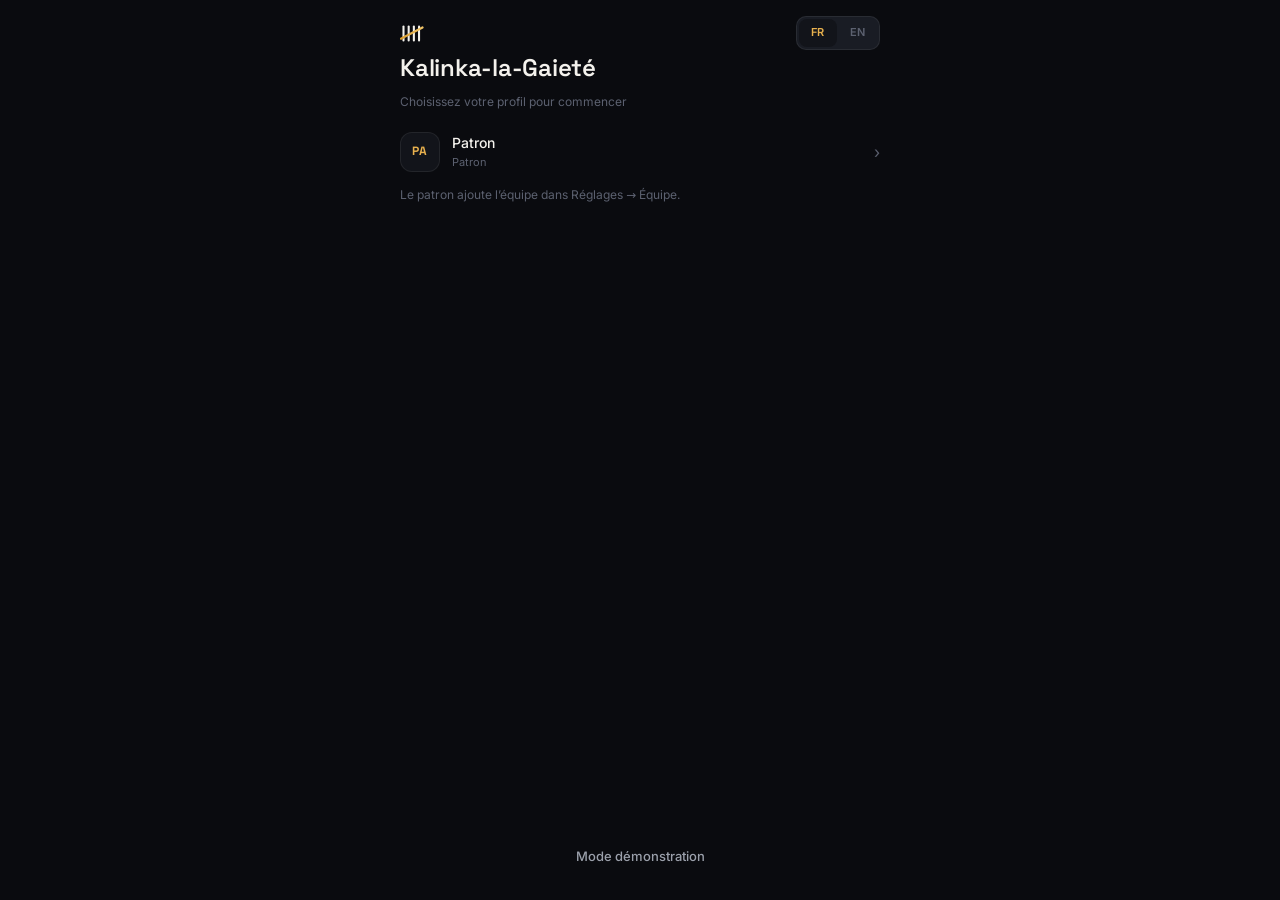
==== index.html @ 7ebe1032 "Real push notifications (work with the app closed) + RLS hardening Adds Web Push end to end: VAPID s" ====
<!doctype html>
<html lang="fr">
<meta charset="utf-8">
<meta name="viewport" content="width=device-width,initial-scale=1,viewport-fit=cover,user-scalable=no">
<meta name="theme-color" content="#0A0B0F">
<meta name="apple-mobile-web-app-capable" content="yes">
<meta name="mobile-web-app-capable" content="yes">
<meta name="apple-mobile-web-app-status-bar-style" content="black-translucent">
<meta name="description" content="Kalinka-la-Gaieté — inventaire du bar. Comptage quotidien, ventes en 2 gestes, écarts détectés.">
<title>Kalinka — Inventaire</title>
<link rel="manifest" href="manifest.webmanifest">
<link rel="icon" href="icons/icon-192.png">
<link rel="apple-touch-icon" href="icons/apple-touch-icon.png">
<style>
/* == 00-fonts.css == */
/* Embedded fonts (reference law): Space Grotesk 500/600/700 + Inter 400/500/600. Latin woff2. */
@font-face{font-family:'Inter';font-style:normal;font-weight:400;font-display:swap;src:url([data-uri]) format('woff2');}
@font-face{font-family:'Inter';font-style:normal;font-weight:500;font-display:swap;src:url([data-uri]) format('woff2');}
@font-face{font-family:'Inter';font-style:normal;font-weight:600;font-display:swap;src:url([data-uri]) format('woff2');}
@font-face{font-family:'Space Grotesk';font-style:normal;font-weight:500;font-display:swap;src:url([data-uri]) format('woff2');}
@font-face{font-family:'Space Grotesk';font-style:normal;font-weight:600;font-display:swap;src:url([data-uri]) format('woff2');}
@font-face{font-family:'Space Grotesk';font-style:normal;font-weight:700;font-display:swap;src:url([data-uri]) format('woff2');}

/* == 01-tokens.css == */
/* ============ BarTally tokens — copied from reference.html :root (THE LAW) ============ */
*,*::before,*::after{box-sizing:border-box;margin:0;padding:0}
html{-webkit-text-size-adjust:100%}
:root{
  color-scheme:dark;
  /* reference tokens */
  --bg:#0A0B0F; --page:#050608; --surface:#12141A; --surface2:#191C24;
  --hair:rgba(255,255,255,.07); --hair2:rgba(255,255,255,.12);
  --t1:#F4F2ED; --t2:#9BA0AB; --t3:#5C6170;
  --brass:#E8B14E; --brassg:linear-gradient(135deg,#F0C468,#D89A2B); --onbrass:#1A1405;
  --ok:#34D399; --okbg:rgba(52,211,153,.12);
  --bad:#F0655A; --badbg:rgba(240,101,90,.12);
  --c-beer:#E8B14E; --c-red:#C0564F; --c-white:#D6C7A1; --c-rose:#D89AA0;
  --c-demi:#8FA3B8; --c-champ:#E5D5A8; --c-spirit:#7FB5A8; --c-food:#D08B5B;
  /* chart series (validated, dark band) — sequential brass for single-series */
  --series-1:#C98500; --series-2:#3987E5; --series-3:#D55181; --series-4:#9085E9;
  /* legacy aliases (screens reference these names; values are the reference tokens) */
  --ink:var(--bg);
  --surface-2:var(--surface2); --surface-3:#20242E; --glass:var(--surface2);
  --hairline:var(--hair); --hairline-strong:var(--hair2);
  --paper:var(--surface); --paper-2:var(--surface2); --on-paper:var(--t1);
  --gold:var(--brass); --gold-hi:#F0C468; --gold-deep:#D89A2B;
  --gold-grad:var(--brassg); --gold-soft:rgba(232,177,78,.12); --on-gold:var(--onbrass);
  --text:var(--t1); --text-2:var(--t2); --text-3:var(--t3);
  --danger:var(--bad); --danger-soft:var(--badbg);
  --warn:#E8B14E; --warn-soft:rgba(232,177,78,.12);
  --ok-soft:var(--okbg);
  --cat-biere:var(--c-beer); --cat-rouge:var(--c-red); --cat-blanc:var(--c-white);
  --cat-rose:var(--c-rose); --cat-demi:var(--c-demi); --cat-champ:var(--c-champ);
  --cat-spirit:var(--c-spirit); --cat-cuisine:var(--c-food);
  /* geometry — 4pt grid, 20px gutters; radius: 10 controls, 12 tiles, 22 sheets */
  --s1:4px; --s2:8px; --s3:12px; --s4:16px; --s5:20px; --s6:24px; --s8:32px; --s10:40px; --s12:48px;
  --r-ctl:10px; --r-tile:12px; --r-sheet:22px;
  --r-card:12px; --r-el:10px; --r-pill:10px;
  --shadow-1:none; --shadow-2:none;
  --sheet-shadow:0 -18px 48px rgba(0,0,0,.45);
  --glow-gold:none;
  --f-display:'Space Grotesk',system-ui,sans-serif;
  --f-ui:'Inter',system-ui,-apple-system,sans-serif;
  --tap:48px;
  --sat:env(safe-area-inset-top,0px); --sab:env(safe-area-inset-bottom,0px);
}
html,body{height:100%}
body{
  background:var(--bg);
  color:var(--t1);
  font-family:var(--f-ui);
  font-size:14px;line-height:1.45;
  -webkit-font-smoothing:antialiased;
  overscroll-behavior-y:none;
  touch-action:manipulation;
  -webkit-tap-highlight-color:transparent;
}
.num,.tnum{font-family:var(--f-display);font-weight:600;font-variant-numeric:tabular-nums;font-feature-settings:'tnum' 1}
.sg{font-family:var(--f-display)}
h1,h2,h3{font-family:var(--f-display);font-weight:600;letter-spacing:-.01em;text-wrap:balance}
.eyebrow,.micro{font-family:var(--f-ui);font-size:11px;font-weight:600;letter-spacing:.07em;text-transform:uppercase;color:var(--t3)}
button{font:inherit;color:inherit;background:none;border:0;cursor:pointer}
input,select,textarea{font:inherit;color:inherit}
img,svg{display:block;max-width:100%}
a{color:var(--brass);text-decoration:none}
:focus{outline:none}
:focus-visible{outline:2px solid var(--brass);outline-offset:2px;border-radius:6px}
::selection{background:rgba(232,177,78,.3)}
@media (prefers-reduced-motion:reduce){
  *,*::before,*::after{animation-duration:.01ms!important;animation-iteration-count:1!important;transition-duration:.01ms!important;scroll-behavior:auto!important}
}

/* == 02-components.css == */
/* ============ BarTally components — reference.html anatomy. De-boxed: hairlines + whitespace, no cards-in-cards, no shadows outside sheets. ============ */

/* ---- app shell ---- */
#app{position:relative;z-index:1;max-width:520px;margin:0 auto;min-height:100dvh;display:flex;flex-direction:column}
.screen{flex:1;display:flex;flex-direction:column;padding:calc(var(--sat) + 20px) 20px calc(var(--sab) + 96px)}
.screen--bare{padding-bottom:calc(var(--sab) + 24px)}
.apphead{display:flex;align-items:center;gap:12px;margin-bottom:8px;min-height:26px}
.apphead__titles{flex:1;min-width:0}
.apphead__title{font:600 24px/1.2 var(--f-display);letter-spacing:-.01em}
.apphead__sub{font-size:11px;font-weight:600;letter-spacing:.07em;text-transform:uppercase;color:var(--t3);margin-top:4px}
.back{font-size:13px;font-weight:500;color:var(--t3);display:inline-flex;align-items:center;gap:2px}

/* ---- text-only tab bar (reference) ---- */
.tabbar{position:fixed;bottom:0;left:50%;transform:translateX(-50%);z-index:40;display:flex;
  width:100%;max-width:520px;height:calc(58px + var(--sab));
  padding:0 0 var(--sab);background:var(--bg);border-top:1px solid var(--hair)}
/* landscape phones: shorter chrome, same anatomy */
@media (max-height:520px){
  .tabbar{height:calc(48px + var(--sab))}
  .screen{padding-bottom:calc(var(--sab) + 76px)}
}
.tabbar__btn{flex:1;display:flex;align-items:center;justify-content:center;position:relative;
  font-size:10px;font-weight:600;letter-spacing:.06em;text-transform:uppercase;color:var(--t3)}
.tabbar__btn.is-on{color:var(--brass)}
.tabbar__btn.is-on::before{content:'';position:absolute;top:-1px;left:22%;right:22%;height:2px;background:var(--brassg)}
.tabbar__btn svg{display:none}
.tabbar__btn span{font-size:inherit;font-weight:inherit;letter-spacing:inherit}

/* ---- sections: hairline blocks, never boxes ---- */
.card{background:none;border:0;border-radius:0;padding:16px 0 18px;box-shadow:none}
.card+.card{margin-top:0;border-top:1px solid var(--hair)}
.card--gold{background:none;border-color:var(--hair)}
.card__head{display:flex;align-items:baseline;justify-content:space-between;gap:8px;margin-bottom:12px}
.card__title{font-size:11px;font-weight:600;letter-spacing:.07em;text-transform:uppercase;color:var(--t3);font-family:var(--f-ui)}
.sec{margin-top:22px;display:flex;justify-content:space-between;align-items:baseline}

/* ---- stat columns (reference .stats) ---- */
.stats{display:flex;grid-template-columns:none;gap:0;margin-top:12px;padding:18px 0;border-top:1px solid var(--hair);border-bottom:1px solid var(--hair)}
.stat{flex:1;min-width:0;background:none;border:0;border-radius:0;padding:0}
.stat + .stat{border-left:1px solid var(--hair);padding-left:18px}
.stat:first-child{padding-right:18px}
.stat__v{font:600 28px/1 var(--f-display);letter-spacing:-.01em;margin-top:10px;font-variant-numeric:tabular-nums}
.big{font:600 34px/1 var(--f-display);letter-spacing:-.01em;margin-top:10px;font-variant-numeric:tabular-nums}
.mid{font:600 24px/1 var(--f-display);margin-top:8px;font-variant-numeric:tabular-nums}
.stat__l{font-size:11px;font-weight:600;letter-spacing:.07em;text-transform:uppercase;color:var(--t3);margin-top:6px}
.stat__d{font-size:12px;margin-top:8px;font-weight:600}
.sub2{font-size:12px;color:var(--t3);margin-top:10px}
.up,.good{color:var(--ok)}.down,.bad{color:var(--bad)}.faint{color:var(--t3)}
.chipstat{display:inline-flex;align-items:center;gap:4px;font-size:11px;font-weight:600;padding:3px 7px;border-radius:6px;margin-top:10px}
.chipstat.ok{color:var(--ok);background:var(--okbg)}
.chipstat.bad{color:var(--bad);background:var(--badbg)}

/* ---- buttons: text only ---- */
.btn{display:flex;align-items:center;justify-content:center;gap:8px;height:52px;min-height:52px;
  padding:0 18px;border-radius:var(--r-ctl);font-size:14px;font-weight:600;transition:opacity .12s,transform .12s;user-select:none}
.btn:active{transform:scale(.98)}
.btn svg{display:none}
.btn--gold{background:var(--brassg);color:var(--onbrass)}
.btn--ghost{background:var(--surface2);border:1px solid var(--hair);color:var(--t1)}
.btn--danger{background:var(--badbg);color:var(--bad)}
.btn--line{background:none;border:0;color:var(--t2);font-weight:500;font-size:13px;height:auto;min-height:40px}
.btn--full{width:100%}
.btn--big{height:52px;font-size:14px;border-radius:var(--r-ctl)}
.btn[disabled]{opacity:.4;pointer-events:none}
.textbtn{text-align:center;padding:10px;font-size:13px;font-weight:500;color:var(--t2)}
.iconbtn{display:inline-flex;align-items:center;justify-content:center;width:40px;height:40px;border-radius:var(--r-ctl);
  background:none;border:1px solid var(--hair);color:var(--t2);transition:background .15s}
.iconbtn svg{width:18px;height:18px}
.iconbtn:active{background:var(--surface)}
.iconbtn--plain{border:0}

/* ---- filter pills (reference .pill) ---- */
.chips{display:flex;gap:8px;overflow-x:auto;padding-bottom:2px;scrollbar-width:none;-ms-overflow-style:none;margin-top:16px}
.chips::-webkit-scrollbar{display:none}
.chip{flex:none;display:inline-flex;align-items:center;gap:6px;height:32px;padding:0 12px;border-radius:var(--r-ctl);
  background:var(--surface2);border:1px solid var(--hair);color:var(--t2);font-size:12px;font-weight:500;transition:all .16s}
.chip .dot{width:5px;height:5px;border-radius:50%;background:var(--brass);display:none}
.chip.is-on{color:var(--t1);border-color:rgba(232,177,78,.45);background:var(--surface2)}
.chip.is-on .dot{display:block}
.seg{display:flex;background:var(--surface2);border:1px solid var(--hair);border-radius:var(--r-ctl);padding:3px;gap:2px}
.seg__btn{flex:1;min-height:34px;border-radius:8px;font-size:12px;font-weight:600;color:var(--t3);transition:all .16s}
.seg__btn.is-on{background:var(--surface);color:var(--t1)}

/* ---- search ---- */
.search{position:relative;margin-top:16px;margin-bottom:0}
.search input{width:100%;height:44px;padding:0 14px 0 38px;border-radius:var(--r-ctl);border:1px solid var(--hair);
  background:var(--surface2);color:var(--t1);font-size:14px}
.search input::placeholder{color:var(--t3)}
.search input:focus{border-color:rgba(232,177,78,.45)}
.search>svg{position:absolute;left:12px;top:13px;width:18px;height:18px;color:var(--t3);pointer-events:none}
.search .search__clear{position:absolute;right:2px;top:2px;width:40px;height:40px;border:0}

/* ---- monogram tiles (reference anatomy) ---- */
.tile{background:var(--surface);border:1px solid var(--hair);border-radius:var(--r-tile);
  position:relative;display:flex;align-items:center;justify-content:center;flex:none;overflow:hidden}
.tick{position:absolute;top:8px;left:8px;width:3px;height:14px;border-radius:2px;z-index:2}
.mono{font-family:var(--f-display);font-weight:700;letter-spacing:.06em;font-size:15px;z-index:1}
.mono--half{position:absolute;top:7px;right:8px;font:600 10px var(--f-display);color:var(--t3);letter-spacing:0}
.tqty{position:absolute;right:8px;bottom:6px;font:600 11px var(--f-display);color:var(--t3);font-variant-numeric:tabular-nums;z-index:2}
.t64{width:64px;height:64px} .t56{width:56px;height:56px} .t40{width:40px;height:40px}
.t40 .tick{display:none}
.t40 .mono{font-size:12px}
.tile img{position:absolute;inset:0;width:100%;height:100%;object-fit:cover}
.tile .scrim{position:absolute;inset:0;background:linear-gradient(180deg,rgba(10,11,15,0) 45%,rgba(10,11,15,.85));z-index:1}
.tilecol{width:64px;display:flex;flex-direction:column;align-items:center;gap:6px}
.tilecap{font-size:11px;color:var(--t2);max-width:64px;overflow:hidden;text-overflow:ellipsis;white-space:nowrap}
.lowqty{font:600 12px var(--f-display);color:var(--bad);font-variant-numeric:tabular-nums}
.tilerow{display:flex;gap:14px;margin-top:12px;overflow-x:auto;scrollbar-width:none}
.tilerow::-webkit-scrollbar{display:none}

/* ---- item grid (reference .grid/.gcell/.gtile) ---- */
.igrid{display:grid;grid-template-columns:repeat(3,1fr);gap:12px;margin-top:16px}
.icard{background:none;border:0;border-radius:0;aspect-ratio:auto;display:flex;flex-direction:column;align-items:center;gap:6px;min-width:0;
  transition:transform .12s;content-visibility:auto;contain-intrinsic-size:140px}
.icard:active{transform:scale(.96)}
.icard__art{position:relative;width:100%;aspect-ratio:1/1;background:var(--surface);border:1px solid var(--hair);border-radius:var(--r-tile);
  display:flex;align-items:center;justify-content:center;overflow:hidden}
.icard__art .itemart{position:absolute;inset:0;display:flex;align-items:center;justify-content:center}
.icard__art .mono{font-size:17px}
.icard__name{font-size:11px;color:var(--t2);font-weight:400;max-width:100%;overflow:hidden;text-overflow:ellipsis;white-space:nowrap;padding:0;line-height:1.3}
.icard__meta{font-size:11px;color:var(--t3);padding:0;font-variant-numeric:tabular-nums}
.icard__badge{position:absolute;z-index:3;top:6px;right:6px}

/* ---- rows (feeds, lists, tables) ---- */
.row{display:flex;align-items:center;gap:12px;min-height:52px;padding:0;border-bottom:1px solid var(--hair);background:none}
.row:last-child{border-bottom:0}
.row__art{width:40px;height:40px;border-radius:var(--r-tile);overflow:hidden;flex:none;background:var(--surface);border:1px solid var(--hair);position:relative;display:flex;align-items:center;justify-content:center}
.row__art .itemart{position:absolute;inset:0;display:flex;align-items:center;justify-content:center}
.row__art .mono{font-size:12px}
.row__art img{width:100%;height:100%;object-fit:cover}
.row__body{flex:1;min-width:0;display:block}
.row__t{display:block;font-weight:500;font-size:14px;white-space:nowrap;overflow:hidden;text-overflow:ellipsis;color:var(--t1)}
.row__s{display:block;color:var(--t3);font-size:11px;margin-top:2px}
.row__end{text-align:right;flex:none}
.feedtick{width:2px;height:20px;border-radius:1px;flex:none}
.feed{display:flex;flex-direction:column}
.feed .row{min-height:52px}
.qtybubble{font:600 14px var(--f-display);color:var(--t2);font-variant-numeric:tabular-nums}

/* ---- variance table (reference thead/trow) ---- */
.thead{display:grid;grid-template-columns:1fr 54px 54px 54px;height:34px;align-items:center;
  border-bottom:1px solid var(--hair);font-size:10px;font-weight:600;letter-spacing:.07em;
  text-transform:uppercase;color:var(--t3);margin-top:14px}
.trow{display:grid;grid-template-columns:1fr 54px 54px 54px;min-height:50px;align-items:center;
  border-bottom:1px solid var(--hair);font-size:14px}
.tname{display:flex;align-items:center;gap:10px;font-weight:500;min-width:0}
.tname span{overflow:hidden;text-overflow:ellipsis;white-space:nowrap}
.r{text-align:right;font-family:var(--f-display);font-variant-numeric:tabular-nums}
.v1{color:var(--t3);font-weight:500}.v2{color:var(--t1);font-weight:500}
.d{font-weight:600}
.noterow{padding:8px 0 12px 12px;margin-top:-4px;border-bottom:1px solid var(--hair);font-size:11px;color:var(--t3)}
.grouprow{display:flex;justify-content:space-between;align-items:center;min-height:48px;border-bottom:1px solid var(--hair);width:100%;text-align:left}
.chev{color:var(--t3);font-size:16px}
.sum{display:flex;margin-top:16px;padding:16px 0;border-top:1px solid var(--hair);border-bottom:1px solid var(--hair)}
.sumcol{flex:1;min-width:0}
.sumcol + .sumcol{border-left:1px solid var(--hair);padding-left:16px}
.sumcol:first-child{padding-right:16px}

/* ---- badges ---- */
.pill{display:inline-flex;align-items:center;gap:4px;height:22px;padding:0 7px;border-radius:6px;font-size:11px;font-weight:600}
.pill--ok{background:var(--okbg);color:var(--ok)}
.pill--danger{background:var(--badbg);color:var(--bad)}
.pill--warn{background:rgba(232,177,78,.12);color:var(--brass)}
.pill--gold{background:rgba(232,177,78,.12);color:var(--brass)}
.pill--mut{background:var(--surface2);color:var(--t2)}

/* ---- sheets ---- */
.sheet-wrap{position:fixed;inset:0;z-index:60;display:flex;align-items:flex-end;justify-content:center}
.sheet-wrap__bg{position:absolute;inset:0;background:rgba(5,6,8,.55);animation:fade-in .2s}
.sheet{position:relative;width:100%;max-width:520px;max-height:88dvh;overflow-y:auto;background:var(--surface2);
  border:1px solid var(--hair2);border-bottom:0;border-radius:var(--r-sheet) var(--r-sheet) 0 0;padding:10px 20px calc(var(--sab) + 24px);
  animation:sheet-up .3s cubic-bezier(.2,.9,.25,1);box-shadow:var(--sheet-shadow)}
.sheet__grip{width:36px;height:4px;border-radius:2px;background:var(--hair2);margin:0 auto 18px}
.sheet.is-closing{animation:sheet-down .2s ease-in forwards}
.sheet-wrap__bg.is-closing{animation:fade-out .2s forwards}
@keyframes sheet-up{from{transform:translateY(48px);opacity:.5}to{transform:none;opacity:1}}
@keyframes sheet-down{to{transform:translateY(100%);opacity:0}}
@keyframes fade-in{from{opacity:0}}
@keyframes fade-out{to{opacity:0}}
.sheetrow{display:flex;align-items:center;gap:12px}
.sheetname{font-size:16px;font-weight:600}
.sheetsub{font-size:12px;color:var(--t3);margin-top:3px}

/* ---- toast ---- */
.toasts{position:fixed;left:50%;transform:translateX(-50%);bottom:calc(var(--sab) + 74px);z-index:80;display:flex;flex-direction:column;gap:8px;width:min(92vw,440px)}
.toast{display:flex;align-items:center;gap:12px;background:var(--surface2);
  border:1px solid var(--hair2);border-radius:var(--r-ctl);padding:12px 14px;animation:toast-in .22s ease-out}
.toast--ok{border-left:2px solid var(--ok)}
.toast--danger{border-left:2px solid var(--bad)}
.toast__msg{flex:1;font-size:13px;font-weight:500}
.toast__act{color:var(--brass);font-weight:600;font-size:13px;padding:6px 10px;flex:none}
.toast.is-out{animation:toast-out .2s forwards}
@keyframes toast-in{from{opacity:0;transform:translateY(10px)}}
@keyframes toast-out{to{opacity:0;transform:translateY(6px)}}

/* ---- numpad / PIN ---- */
.numpad{display:grid;grid-template-columns:repeat(3,1fr);gap:8px;margin-top:12px}
.numpad button{height:56px;border-radius:var(--r-ctl);background:var(--surface);border:1px solid var(--hair);
  font:500 22px var(--f-display);color:var(--t1);transition:background .1s,transform .1s;font-variant-numeric:tabular-nums}
.numpad button:active{background:var(--surface2);transform:scale(.97)}
.numpad button.numpad--act{background:var(--surface2);color:var(--brass);border-color:var(--hair2);font:600 14px var(--f-ui)}
.pinDots{display:flex;gap:14px;justify-content:center;margin:16px 0}
.pinDots i{width:12px;height:12px;border-radius:50%;background:var(--surface2);border:1px solid var(--hair2);transition:all .15s}
.pinDots i.on{background:var(--brassg);border-color:transparent}
.pinDots.shake{animation:shake .4s}
@keyframes shake{20%,60%{transform:translateX(-8px)}40%,80%{transform:translateX(8px)}}

/* ---- stepper (reference) ---- */
.stepper{display:flex;align-items:center;justify-content:center;gap:24px;margin:24px 0}
.stepper__btn{width:56px;height:56px;border-radius:var(--r-tile);background:var(--surface);border:1px solid var(--hair);
  display:flex;align-items:center;justify-content:center;font:500 24px var(--f-display);color:var(--t2);transition:background .12s,transform .12s}
.stepper__btn:active{background:var(--surface2);transform:scale(.96)}
.stepper__v{font:600 40px var(--f-display);min-width:64px;text-align:center;font-variant-numeric:tabular-nums}

/* ---- progress ring ---- */
.ring{position:relative;width:56px;height:56px;flex:none}
.ring svg{transform:rotate(-90deg)}
.ring circle{fill:none;stroke-width:4;stroke-linecap:round}
.ring__bg{stroke:var(--surface2)}
.ring__fg{stroke:var(--brass);transition:stroke-dashoffset .5s cubic-bezier(.2,.8,.3,1)}
.ring__t{position:absolute;inset:0;display:flex;align-items:center;justify-content:center;font:600 12px var(--f-display);font-variant-numeric:tabular-nums}

/* ---- forms ---- */
.field{margin-bottom:16px}
.field>label{display:block;font-size:11px;font-weight:600;letter-spacing:.07em;text-transform:uppercase;color:var(--t3);margin-bottom:8px}
.field input[type=text],.field input[type=number],.field input[type=email],.field input[type=password],.field input[type=time],.field input[type=date],.field select,.field textarea{
  width:100%;min-height:44px;padding:10px 14px;border-radius:var(--r-ctl);border:1px solid var(--hair);background:var(--surface2);font-size:14px;color:var(--t1)}
.field input:focus,.field select:focus,.field textarea:focus{border-color:rgba(232,177,78,.45)}
.switchrow{display:flex;align-items:center;justify-content:space-between;gap:12px;min-height:52px;border-bottom:1px solid var(--hair)}
.switchrow:last-child{border-bottom:0}
.switchrow__t{font-weight:500;font-size:14px}
.switchrow__s{color:var(--t3);font-size:11px;margin-top:2px}
.sw{position:relative;width:44px;height:26px;flex:none;border-radius:13px;background:var(--surface2);border:1px solid var(--hair2);transition:background .2s}
.sw::after{content:'';position:absolute;top:2px;left:2px;width:20px;height:20px;border-radius:50%;background:var(--t2);transition:transform .2s,background .2s}
.sw.on{background:var(--brassg);border-color:transparent}
.sw.on::after{transform:translateX(18px);background:var(--onbrass)}

/* ---- misc ---- */
.divider{height:1px;background:var(--hair);margin:16px 0;border:0}
.skel{position:relative;overflow:hidden;background:var(--surface);border-radius:8px}
.skel::after{content:'';position:absolute;inset:0;background:linear-gradient(90deg,transparent,rgba(255,255,255,.04),transparent);animation:skel 1.4s infinite}
@keyframes skel{from{transform:translateX(-100%)}to{transform:translateX(100%)}}
.empty{display:flex;flex-direction:column;align-items:center;gap:10px;padding:40px 24px;text-align:center;color:var(--t3)}
.empty svg{width:40px;height:40px;opacity:.4}
.empty__t{font-weight:500;color:var(--t2);font-size:14px}
.empty__s{font-size:12px;max-width:260px}
.livedot{display:inline-block;width:6px;height:6px;border-radius:50%;background:var(--ok);position:relative;flex:none}
.varpos{color:var(--ok)}.varneg{color:var(--bad)}.varzero{color:var(--t3)}
.scroll-x{overflow-x:auto}
.center{display:flex;flex-direction:column;align-items:center;justify-content:center}
.grow{flex:1}
.mt2{margin-top:8px}.mt3{margin-top:12px}.mt4{margin-top:16px}.mt6{margin-top:24px}
.mb2{margin-bottom:8px}.mb3{margin-bottom:12px}.mb4{margin-bottom:16px}
.tt{font-size:11px;color:var(--t3)}
.hidden{display:none!important}
.bottomstack{margin-top:auto;padding-top:16px;display:flex;flex-direction:column;gap:6px}
.actions{display:grid;grid-template-columns:1fr 1fr;gap:12px;margin-top:auto;padding-top:16px}

/* ---- logo ---- */
.logo{display:flex;align-items:center;gap:10px}
.logo__mark{flex:none}
.logo__name{font:600 17px var(--f-display);letter-spacing:.01em}
.logo__sub{font-size:11px;letter-spacing:.09em;text-transform:uppercase;color:var(--t3)}

/* ---- pre-login language switch ---- */
[data-screen=welcome],[data-screen=login]{position:relative}
.lang-tgl{position:absolute;top:calc(var(--sat) + 16px);right:20px;z-index:6;display:flex;gap:2px;padding:2px;background:var(--surface2);border:1px solid var(--hair);border-radius:var(--r-ctl)}
.lang-tgl button{min-width:38px;height:28px;border-radius:8px;font-size:11px;font-weight:600;color:var(--t3);letter-spacing:.04em}
.lang-tgl button.is-on{background:var(--surface);color:var(--brass)}

/* ---- charts ---- */
.viz{position:relative}
.viz svg{display:block;width:100%;height:auto}
.viz-tip{position:absolute;pointer-events:none;background:var(--surface2);border:1px solid var(--hair2);border-radius:8px;
  padding:6px 9px;font-size:11px;transform:translate(-50%,-110%);white-space:nowrap;z-index:5}
.viz-tip .num{font-size:13px;font-weight:600}
.legend{display:flex;flex-wrap:wrap;gap:10px 16px;margin-top:8px}
.legend span{display:inline-flex;align-items:center;gap:6px;font-size:11px;color:var(--t2)}
.legend i{width:8px;height:8px;border-radius:2px;background:var(--c)}

/* ---- print (PDF) — light, same type system, hairline tables ---- */
@media print{
  body{background:#fff;color:#15161A}
  body::before,.tabbar,.toasts,.no-print{display:none!important}
  #app{max-width:100%}
}
.print-only{display:none}

/* keyboard open: dock the bar away */
:root.kb-open .tabbar{display:none}

</style>
<div id="app" lang="fr"></div>
<script>
/* == 03-config.js == */
/* Live-sync configuration. Empty values = sync off (device-local mode).
   The publishable/anon key is DESIGNED to ship in the app; the sb_secret_ key must never appear here. */
const SYNC_CONFIG = {
  url: 'https://oayrdregspxgssfgehrb.supabase.co',
  anon: 'sb_publishable_HS42W6M7lE1iYrC1QAljQA_Ru3ApqiO', // publishable by design; RLS governs access
  // VAPID public key — identifies this app to the browser push services. Public by design.
  vapid: 'BJs8q6M1uBhqC_tCrkrU9VjBdMVg0zaj80lPnqcYj6TG2Wuo_867qmOgucNMg7SP0p8AVIur1O7iYALNPi1rO-Y',
};

/* == 04-supabase-lib.js == */
/* @supabase/supabase-js v2 UMD, vendored for the single-file build */
var supabase=(function(e){function t(e,t){var n={};for(var r in e)Object.prototype.hasOwnProperty.call(e,r)&&t.indexOf(r)<0&&(n[r]=e[r]);if(e!=null&&typeof Object.getOwnPropertySymbols==`function`)for(var i=0,r=Object.getOwnPropertySymbols(e);i<r.length;i++)t.indexOf(r[i])<0&&Object.prototype.propertyIsEnumerable.call(e,r[i])&&(n[r[i]]=e[r[i]]);return n}function n(e,t,n,r){function i(e){return e instanceof n?e:new n(function(t){t(e)})}return new(n||=Promise)(function(n,a){function o(e){try{c(r.next(e))}catch(e){a(e)}}function s(e){try{c(r.throw(e))}catch(e){a(e)}}function c(e){e.done?n(e.value):i(e.value).then(o,s)}c((r=r.apply(e,t||[])).next())})}let r=e=>e?(...t)=>e(...t):(...e)=>fetch(...e);var i=class extends Error{constructor(e,t=`FunctionsError`,n){super(e),this.name=t,this.context=n}toJSON(){return{name:this.name,message:this.message,context:this.context}}},a=class extends i{constructor(e){super(`Failed to send a request to the Edge Function`,`FunctionsFetchError`,e)}},o=class extends i{constructor(e){super(`Relay Error invoking the Edge Function`,`FunctionsRelayError`,e)}},s=class extends i{constructor(e){super(`Edge Function returned a non-2xx status code`,`FunctionsHttpError`,e)}},c;(function(e){e.Any=`any`,e.ApNortheast1=`ap-northeast-1`,e.ApNortheast2=`ap-northeast-2`,e.ApSouth1=`ap-south-1`,e.ApSoutheast1=`ap-southeast-1`,e.ApSoutheast2=`ap-southeast-2`,e.CaCentral1=`ca-central-1`,e.EuCentral1=`eu-central-1`,e.EuWest1=`eu-west-1`,e.EuWest2=`eu-west-2`,e.EuWest3=`eu-west-3`,e.SaEast1=`sa-east-1`,e.UsEast1=`us-east-1`,e.UsWest1=`us-west-1`,e.UsWest2=`us-west-2`})(c||={});var l=class{constructor(e,{headers:t={},customFetch:n,region:i=c.Any}={}){this.url=e,this.headers=t,this.region=i,this.fetch=r(n)}setAuth(e){this.headers.Authorization=`Bearer ${e}`}invoke(e){return n(this,arguments,void 0,function*(e,t={}){var n;let r,i,c;try{let{headers:n,method:l,body:u,signal:d,timeout:f}=t,p={},{region:m}=t;m||=this.region;let h=new URL(`${this.url}/${e}`);m&&m!==`any`&&(p[`x-region`]=m,h.searchParams.set(`forceFunctionRegion`,m));let g,ee=!!n&&Object.keys(n).some(e=>e.toLowerCase()===`content-type`);u&&!ee?typeof Blob<`u`&&u instanceof Blob||u instanceof ArrayBuffer?(p[`Content-Type`]=`application/octet-stream`,g=u):typeof u==`string`?(p[`Content-Type`]=`text/plain`,g=u):typeof FormData<`u`&&u instanceof FormData?g=u:(p[`Content-Type`]=`application/json`,g=JSON.stringify(u)):g=u&&typeof u!=`string`&&!(typeof Blob<`u`&&u instanceof Blob)&&!(u instanceof ArrayBuffer)&&!(typeof FormData<`u`&&u instanceof FormData)?JSON.stringify(u):u;let te=d;f&&(i=new AbortController,r=setTimeout(()=>i.abort(),f),d?(te=i.signal,c=()=>i.abort(),d.addEventListener(`abort`,c)):te=i.signal);let _=yield this.fetch(h.toString(),{method:l||`POST`,headers:Object.assign(Object.assign(Object.assign({},p),this.headers),n),body:g,signal:te}).catch(e=>{throw new a(e)}),ne=_.headers.get(`x-relay-error`);if(ne&&ne===`true`)throw new o(_);if(!_.ok)throw new s(_);let v=(_.headers.get(`Content-Type`)??`text/plain`).split(`;`)[0].trim().toLowerCase(),re;return re=v===`application/json`?yield _.json():v===`application/octet-stream`||v===`application/pdf`?yield _.blob():v===`text/event-stream`?_:v===`multipart/form-data`?yield _.formData():yield _.text(),{data:re,error:null,response:_}}catch(e){return{data:null,error:e,response:e instanceof s||e instanceof o?e.context:void 0}}finally{r&&clearTimeout(r),c&&((n=t.signal)==null||n.removeEventListener(`abort`,c))}})}};let u=e=>Math.min(1e3*2**e,3e4),d=[520,503],f=[`GET`,`HEAD`,`OPTIONS`];var p=class extends Error{constructor(e){super(e.message),this.name=`PostgrestError`,this.details=e.details,this.hint=e.hint,this.code=e.code}toJSON(){return{name:this.name,message:this.message,details:this.details,hint:this.hint,code:this.code}}};function m(e,t){return new Promise(n=>{if(t?.aborted){n();return}let r=setTimeout(()=>{t?.removeEventListener(`abort`,i),n()},e);function i(){clearTimeout(r),n()}t?.addEventListener(`abort`,i)})}function h(e,t,n,r){return!(!r||n>=3||!f.includes(e)||!d.includes(t))}var g=class{constructor(e){this.shouldThrowOnError=!1,this.retryEnabled=!0,this.method=e.method,this.url=e.url,this.headers=new Headers(e.headers),this.schema=e.schema,this.body=e.body,this.shouldThrowOnError=e.shouldThrowOnError??!1,this.signal=e.signal,this.isMaybeSingle=e.isMaybeSingle??!1,this.shouldStripNulls=e.shouldStripNulls??!1,this.urlLengthLimit=e.urlLengthLimit??8e3,this.retryEnabled=e.retry??!0,e.fetch?this.fetch=e.fetch:this.fetch=fetch}throwOnError(){return this.shouldThrowOnError=!0,this}stripNulls(){if(this.headers.get(`Accept`)===`text/csv`)throw Error(`stripNulls() cannot be used with csv()`);return this.shouldStripNulls=!0,this}setHeader(e,t){return this.headers=new Headers(this.headers),this.headers.set(e,t),this}retry(e){return this.retryEnabled=e,this}then(e,t){var n=this;if(this.schema===void 0||([`GET`,`HEAD`].includes(this.method)?this.headers.set(`Accept-Profile`,this.schema):this.headers.set(`Content-Profile`,this.schema)),this.method!==`GET`&&this.method!==`HEAD`&&this.headers.set(`Content-Type`,`application/json`),this.shouldStripNulls){let e=this.headers.get(`Accept`);e===`application/vnd.pgrst.object+json`?this.headers.set(`Accept`,`application/vnd.pgrst.object+json;nulls=stripped`):(!e||e===`application/json`)&&this.headers.set(`Accept`,`application/vnd.pgrst.array+json;nulls=stripped`)}let r=this.fetch,i=(async()=>{let e=0;for(;;){let t={};n.headers.forEach((e,n)=>{t[n]=e}),e>0&&(t[`X-Retry-Count`]=String(e));let i;try{i=await r(n.url.toString(),{method:n.method,headers:t,body:JSON.stringify(n.body,(e,t)=>typeof t==`bigint`?t.toString():t),signal:n.signal})}catch(t){if(t?.name===`AbortError`||t?.code===`ABORT_ERR`||!f.includes(n.method))throw t;if(n.retryEnabled&&e<3){let t=u(e);e++,await m(t,n.signal);continue}throw t}if(h(n.method,i.status,e,n.retryEnabled)){let t=i.headers?.get(`Retry-After`)??null,r=t===null?u(e):Math.max(0,parseInt(t,10)||0)*1e3;await i.text(),e++,await m(r,n.signal);continue}return await n.processResponse(i)}})();return this.shouldThrowOnError||(i=i.catch(e=>{let t=``,n=``,r=``,i=e?.cause;if(i){let n=i?.message??``,r=i?.code??``;t=`${e?.name??`FetchError`}: ${e?.message}`,t+=`\n\nCaused by: ${i?.name??`Error`}: ${n}`,r&&(t+=` (${r})`),i?.stack&&(t+=`\n${i.stack}`)}else t=e?.stack??``;let a=this.url.toString().length;return e?.name===`AbortError`||e?.code===`ABORT_ERR`?(r=``,n=`Request was aborted (timeout or manual cancellation)`,a>this.urlLengthLimit&&(n+=`. Note: Your request URL is ${a} characters, which may exceed server limits. If selecting many fields, consider using views. If filtering with large arrays (e.g., .in('id', [many IDs])), consider using an RPC function to pass values server-side.`)):(i?.name===`HeadersOverflowError`||i?.code===`UND_ERR_HEADERS_OVERFLOW`)&&(r=``,n=`HTTP headers exceeded server limits (typically 16KB)`,a>this.urlLengthLimit&&(n+=`. Your request URL is ${a} characters. If selecting many fields, consider using views. If filtering with large arrays (e.g., .in('id', [200+ IDs])), consider using an RPC function instead.`)),{success:!1,error:{message:`${e?.name??`FetchError`}: ${e?.message}`,details:t,hint:n,code:r},data:null,count:null,status:0,statusText:``}})),i.then(e,t)}async processResponse(e){var t=this;let n=null,r=null,i=null,a=e.status,o=e.statusText;if(e.ok){if(t.method!==`HEAD`){let i=await e.text();if(i!==``)if(t.headers.get(`Accept`)===`text/csv`)r=i;else if(t.headers.get(`Accept`)&&t.headers.get(`Accept`)?.includes(`application/vnd.pgrst.plan+text`))r=i;else try{r=JSON.parse(i)}catch{if(n={message:i},r=null,t.shouldThrowOnError)throw new p({message:i,details:``,hint:``,code:``})}}let s=t.headers.get(`Prefer`)?.match(/count=(exact|planned|estimated)/),c=e.headers.get(`content-range`)?.split(`/`);s&&c&&c.length>1&&(i=parseInt(c[1])),t.isMaybeSingle&&Array.isArray(r)&&(r.length>1?(n={code:`PGRST116`,details:`Results contain ${r.length} rows, application/vnd.pgrst.object+json requires 1 row`,hint:null,message:`JSON object requested, multiple (or no) rows returned`},r=null,i=null,a=406,o=`Not Acceptable`):r=r.length===1?r[0]:null)}else{let i=await e.text();try{n=JSON.parse(i),Array.isArray(n)&&e.status===404&&(r=[],n=null,a=200,o=`OK`)}catch{e.status===404&&i===``?(a=204,o=`No Content`):n={message:i}}if(n&&t.shouldThrowOnError)throw new p(n)}return{success:n===null,error:n,data:r,count:i,status:a,statusText:o}}returns(){return this}overrideTypes(){return this}},ee=class extends g{throwOnError(){return super.throwOnError()}select(e){let t=!1,n=(e??`*`).split(``).map(e=>/\s/.test(e)&&!t?``:(e===`"`&&(t=!t),e)).join(``);return this.url.searchParams.set(`select`,n),this.headers.append(`Prefer`,`return=representation`),this}order(e,{ascending:t=!0,nullsFirst:n,foreignTable:r,referencedTable:i=r}={}){let a=i?`${i}.order`:`order`,o=this.url.searchParams.get(a);return this.url.searchParams.set(a,`${o?`${o},`:``}${e}.${t?`asc`:`desc`}${n===void 0?``:n?`.nullsfirst`:`.nullslast`}`),this}limit(e,{foreignTable:t,referencedTable:n=t}={}){let r=n===void 0?`limit`:`${n}.limit`;return this.url.searchParams.set(r,`${e}`),this}range(e,t,{foreignTable:n,referencedTable:r=n}={}){let i=r===void 0?`offset`:`${r}.offset`,a=r===void 0?`limit`:`${r}.limit`;return this.url.searchParams.set(i,`${e}`),this.url.searchParams.set(a,`${t-e+1}`),this}abortSignal(e){return this.signal=e,this}single(){return this.headers.set(`Accept`,`application/vnd.pgrst.object+json`),this}maybeSingle(){return this.isMaybeSingle=!0,this}csv(){return this.headers.set(`Accept`,`text/csv`),this}geojson(){return this.headers.set(`Accept`,`application/geo+json`),this}explain({analyze:e=!1,verbose:t=!1,settings:n=!1,buffers:r=!1,wal:i=!1,format:a=`text`}={}){let o=[e?`analyze`:null,t?`verbose`:null,n?`settings`:null,r?`buffers`:null,i?`wal`:null].filter(Boolean).join(`|`),s=this.headers.get(`Accept`)??`application/json`;return this.headers.set(`Accept`,`application/vnd.pgrst.plan+${a}; for="${s}"; options=${o};`),this}rollback(){return this.headers.append(`Prefer`,`tx=rollback`),this}returns(){return this}maxAffected(e){return this.headers.append(`Prefer`,`handling=strict`),this.headers.append(`Prefer`,`max-affected=${e}`),this}};let te=RegExp(`[,()]`);var _=class extends ee{throwOnError(){return super.throwOnError()}eq(e,t){return this.url.searchParams.append(e,`eq.${t}`),this}neq(e,t){return this.url.searchParams.append(e,`neq.${t}`),this}gt(e,t){return this.url.searchParams.append(e,`gt.${t}`),this}gte(e,t){return this.url.searchParams.append(e,`gte.${t}`),this}lt(e,t){return this.url.searchParams.append(e,`lt.${t}`),this}lte(e,t){return this.url.searchParams.append(e,`lte.${t}`),this}like(e,t){return this.url.searchParams.append(e,`like.${t}`),this}likeAllOf(e,t){return this.url.searchParams.append(e,`like(all).{${t.join(`,`)}}`),this}likeAnyOf(e,t){return this.url.searchParams.append(e,`like(any).{${t.join(`,`)}}`),this}ilike(e,t){return this.url.searchParams.append(e,`ilike.${t}`),this}ilikeAllOf(e,t){return this.url.searchParams.append(e,`ilike(all).{${t.join(`,`)}}`),this}ilikeAnyOf(e,t){return this.url.searchParams.append(e,`ilike(any).{${t.join(`,`)}}`),this}regexMatch(e,t){return this.url.searchParams.append(e,`match.${t}`),this}regexIMatch(e,t){return this.url.searchParams.append(e,`imatch.${t}`),this}is(e,t){return this.url.searchParams.append(e,`is.${t}`),this}isDistinct(e,t){return this.url.searchParams.append(e,`isdistinct.${t}`),this}in(e,t){let n=Array.from(new Set(t)).map(e=>typeof e==`string`&&te.test(e)?`"${e}"`:`${e}`).join(`,`);return this.url.searchParams.append(e,`in.(${n})`),this}notIn(e,t){let n=Array.from(new Set(t)).map(e=>typeof e==`string`&&te.test(e)?`"${e}"`:`${e}`).join(`,`);return this.url.searchParams.append(e,`not.in.(${n})`),this}contains(e,t){return typeof t==`string`?this.url.searchParams.append(e,`cs.${t}`):Array.isArray(t)?this.url.searchParams.append(e,`cs.{${t.join(`,`)}}`):this.url.searchParams.append(e,`cs.${JSON.stringify(t)}`),this}containedBy(e,t){return typeof t==`string`?this.url.searchParams.append(e,`cd.${t}`):Array.isArray(t)?this.url.searchParams.append(e,`cd.{${t.join(`,`)}}`):this.url.searchParams.append(e,`cd.${JSON.stringify(t)}`),this}rangeGt(e,t){return this.url.searchParams.append(e,`sr.${t}`),this}rangeGte(e,t){return this.url.searchParams.append(e,`nxl.${t}`),this}rangeLt(e,t){return this.url.searchParams.append(e,`sl.${t}`),this}rangeLte(e,t){return this.url.searchParams.append(e,`nxr.${t}`),this}rangeAdjacent(e,t){return this.url.searchParams.append(e,`adj.${t}`),this}overlaps(e,t){return typeof t==`string`?this.url.searchParams.append(e,`ov.${t}`):this.url.searchParams.append(e,`ov.{${t.join(`,`)}}`),this}textSearch(e,t,{config:n,type:r}={}){let i=``;r===`plain`?i=`pl`:r===`phrase`?i=`ph`:r===`websearch`&&(i=`w`);let a=n===void 0?``:`(${n})`;return this.url.searchParams.append(e,`${i}fts${a}.${t}`),this}match(e){return Object.entries(e).filter(([e,t])=>t!==void 0).forEach(([e,t])=>{this.url.searchParams.append(e,`eq.${t}`)}),this}not(e,t,n){return this.url.searchParams.append(e,`not.${t}.${n}`),this}or(e,{foreignTable:t,referencedTable:n=t}={}){let r=n?`${n}.or`:`or`;return this.url.searchParams.append(r,`(${e})`),this}filter(e,t,n){return this.url.searchParams.append(e,`${t}.${n}`),this}},ne=class{constructor(e,{headers:t={},schema:n,fetch:r,urlLengthLimit:i=8e3,retry:a}){this.url=e,this.headers=new Headers(t),this.schema=n,this.fetch=r,this.urlLengthLimit=i,this.retry=a}cloneRequestState(){return{url:new URL(this.url.toString()),headers:new Headers(this.headers)}}select(e,t){let{head:n=!1,count:r}=t??{},i=n?`HEAD`:`GET`,a=!1,o=(e??`*`).split(``).map(e=>/\s/.test(e)&&!a?``:(e===`"`&&(a=!a),e)).join(``),{url:s,headers:c}=this.cloneRequestState();return s.searchParams.set(`select`,o),r&&c.append(`Prefer`,`count=${r}`),new _({method:i,url:s,headers:c,schema:this.schema,fetch:this.fetch,urlLengthLimit:this.urlLengthLimit,retry:this.retry})}insert(e,{count:t,defaultToNull:n=!0}={}){let{url:r,headers:i}=this.cloneRequestState();if(t&&i.append(`Prefer`,`count=${t}`),n||i.append(`Prefer`,`missing=default`),Array.isArray(e)){let t=e.reduce((e,t)=>e.concat(Object.keys(t)),[]);if(t.length>0){let e=[...new Set(t)].map(e=>`"${e}"`);r.searchParams.set(`columns`,e.join(`,`))}}return new _({method:`POST`,url:r,headers:i,schema:this.schema,body:e,fetch:this.fetch??fetch,urlLengthLimit:this.urlLengthLimit,retry:this.retry})}upsert(e,{onConflict:t,ignoreDuplicates:n=!1,count:r,defaultToNull:i=!0}={}){let{url:a,headers:o}=this.cloneRequestState();if(o.append(`Prefer`,`resolution=${n?`ignore`:`merge`}-duplicates`),t!==void 0&&a.searchParams.set(`on_conflict`,t),r&&o.append(`Prefer`,`count=${r}`),i||o.append(`Prefer`,`missing=default`),Array.isArray(e)){let t=e.reduce((e,t)=>e.concat(Object.keys(t)),[]);if(t.length>0){let e=[...new Set(t)].map(e=>`"${e}"`);a.searchParams.set(`columns`,e.join(`,`))}}return new _({method:`POST`,url:a,headers:o,schema:this.schema,body:e,fetch:this.fetch??fetch,urlLengthLimit:this.urlLengthLimit,retry:this.retry})}update(e,{count:t}={}){let{url:n,headers:r}=this.cloneRequestState();return t&&r.append(`Prefer`,`count=${t}`),new _({method:`PATCH`,url:n,headers:r,schema:this.schema,body:e,fetch:this.fetch??fetch,urlLengthLimit:this.urlLengthLimit,retry:this.retry})}delete({count:e}={}){let{url:t,headers:n}=this.cloneRequestState();return e&&n.append(`Prefer`,`count=${e}`),new _({method:`DELETE`,url:t,headers:n,schema:this.schema,fetch:this.fetch??fetch,urlLengthLimit:this.urlLengthLimit,retry:this.retry})}};function v(e){"@babel/helpers - typeof";return v=typeof Symbol==`function`&&typeof Symbol.iterator==`symbol`?function(e){return typeof e}:function(e){return e&&typeof Symbol==`function`&&e.constructor===Symbol&&e!==Symbol.prototype?`symbol`:typeof e},v(e)}function re(e,t){if(v(e)!=`object`||!e)return e;var n=e[Symbol.toPrimitive];if(n!==void 0){var r=n.call(e,t||`default`);if(v(r)!=`object`)return r;throw TypeError(`@@toPrimitive must return a primitive value.`)}return(t===`string`?String:Number)(e)}function ie(e){var t=re(e,`string`);return v(t)==`symbol`?t:t+``}function ae(e,t,n){return(t=ie(t))in e?Object.defineProperty(e,t,{value:n,enumerable:!0,configurable:!0,writable:!0}):e[t]=n,e}function oe(e,t){var n=Object.keys(e);if(Object.getOwnPropertySymbols){var r=Object.getOwnPropertySymbols(e);t&&(r=r.filter(function(t){return Object.getOwnPropertyDescriptor(e,t).enumerable})),n.push.apply(n,r)}return n}function se(e){for(var t=1;t<arguments.length;t++){var n=arguments[t]==null?{}:arguments[t];t%2?oe(Object(n),!0).forEach(function(t){ae(e,t,n[t])}):Object.getOwnPropertyDescriptors?Object.defineProperties(e,Object.getOwnPropertyDescriptors(n)):oe(Object(n)).forEach(function(t){Object.defineProperty(e,t,Object.getOwnPropertyDescriptor(n,t))})}return e}var ce=class e{constructor(e,{headers:t={},schema:n,fetch:r,timeout:i,urlLengthLimit:a=8e3,retry:o}={}){this.url=e,this.headers=new Headers(t),this.schemaName=n,this.urlLengthLimit=a;let s=r??globalThis.fetch;i!==void 0&&i>0?this.fetch=(e,t)=>{let n=new AbortController,r=setTimeout(()=>n.abort(),i),a=t?.signal;if(a){if(a.aborted)return clearTimeout(r),s(e,t);let i=()=>{clearTimeout(r),n.abort()};return a.addEventListener(`abort`,i,{once:!0}),s(e,se(se({},t),{},{signal:n.signal})).finally(()=>{clearTimeout(r),a.removeEventListener(`abort`,i)})}return s(e,se(se({},t),{},{signal:n.signal})).finally(()=>clearTimeout(r))}:this.fetch=s,this.retry=o}from(e){if(!e||typeof e!=`string`||e.trim()===``)throw Error(`Invalid relation name: relation must be a non-empty string.`);return new ne(new URL(`${this.url}/${e}`),{headers:new Headers(this.headers),schema:this.schemaName,fetch:this.fetch,urlLengthLimit:this.urlLengthLimit,retry:this.retry})}schema(t){return new e(this.url,{headers:this.headers,schema:t,fetch:this.fetch,urlLengthLimit:this.urlLengthLimit,retry:this.retry})}rpc(e,t={},{head:n=!1,get:r=!1,count:i}={}){let a,o=new URL(`${this.url}/rpc/${e}`),s,c=e=>typeof e==`object`&&!!e&&(!Array.isArray(e)||e.some(c)),l=n&&Object.values(t).some(c);l?(a=`POST`,s=t):n||r?(a=n?`HEAD`:`GET`,Object.entries(t).filter(([e,t])=>t!==void 0).map(([e,t])=>[e,Array.isArray(t)?`{${t.join(`,`)}}`:`${t}`]).forEach(([e,t])=>{o.searchParams.append(e,t)})):(a=`POST`,s=t);let u=new Headers(this.headers);return l?u.set(`Prefer`,i?`count=${i},return=minimal`:`return=minimal`):i&&u.set(`Prefer`,`count=${i}`),new _({method:a,url:o,headers:u,schema:this.schemaName,body:s,fetch:this.fetch??fetch,urlLengthLimit:this.urlLengthLimit,retry:this.retry})}},le=class{constructor(){}static detectEnvironment(){if(typeof WebSocket<`u`)return{type:`native`,wsConstructor:WebSocket};let e=globalThis;if(typeof globalThis<`u`&&e.WebSocket!==void 0)return{type:`native`,wsConstructor:e.WebSocket};let t=typeof global<`u`?global:void 0;if(t&&t.WebSocket!==void 0)return{type:`native`,wsConstructor:t.WebSocket};if(typeof globalThis<`u`&&e.WebSocketPair!==void 0&&globalThis.WebSocket===void 0)return{type:`cloudflare`,error:`Cloudflare Workers detected. WebSocket clients are not supported in Cloudflare Workers.`,workaround:`Use Cloudflare Workers WebSocket API for server-side WebSocket handling, or deploy to a different runtime.`};if(typeof globalThis<`u`&&e.EdgeRuntime||typeof navigator<`u`&&navigator.userAgent?.includes(`Vercel-Edge`))return{type:`unsupported`,error:`Edge runtime detected (Vercel Edge/Netlify Edge). WebSockets are not supported in edge functions.`,workaround:`Use serverless functions or a different deployment target for WebSocket functionality.`};let n=globalThis.process;if(n){let e=n.versions;if(e&&e.node)return{type:`unsupported`,error:`Node.js detected but native WebSocket not found.`,workaround:`Ensure you are running Node.js 22+ or provide a WebSocket implementation via the transport option.`}}return{type:`unsupported`,error:`Unknown JavaScript runtime without WebSocket support.`,workaround:`Ensure you're running in a supported environment (browser, Node.js, Deno) or provide a custom WebSocket implementation.`}}static getWebSocketConstructor(){let e=this.detectEnvironment();if(e.wsConstructor)return e.wsConstructor;let t=e.error||`WebSocket not supported in this environment.`;throw e.workaround&&(t+=`\n\nSuggested solution: ${e.workaround}`),Error(t)}static isWebSocketSupported(){try{return this.detectEnvironment().type===`native`}catch{return!1}}};let y={closed:`closed`,errored:`errored`,joined:`joined`,joining:`joining`,leaving:`leaving`},ue={close:`phx_close`,error:`phx_error`,join:`phx_join`,reply:`phx_reply`,leave:`phx_leave`,access_token:`access_token`},de={connecting:`connecting`,open:`open`,closing:`closing`,closed:`closed`};var fe=class{constructor(e){this.HEADER_LENGTH=1,this.USER_BROADCAST_PUSH_META_LENGTH=6,this.KINDS={userBroadcastPush:3,userBroadcast:4},this.BINARY_ENCODING=0,this.JSON_ENCODING=1,this.BROADCAST_EVENT=`broadcast`,this.allowedMetadataKeys=[],this.allowedMetadataKeys=e??[]}encode(e,t){if(e.event===this.BROADCAST_EVENT&&!(e.payload instanceof ArrayBuffer)&&typeof e.payload.event==`string`)return t(this._binaryEncodeUserBroadcastPush(e));let n=[e.join_ref,e.ref,e.topic,e.event,e.payload];return t(JSON.stringify(n))}_binaryEncodeUserBroadcastPush(e){return this._isArrayBuffer(e.payload?.payload)?this._encodeBinaryUserBroadcastPush(e):this._encodeJsonUserBroadcastPush(e)}_encodeBinaryUserBroadcastPush(e){let t=e.payload?.payload??new ArrayBuffer(0);return this._encodeUserBroadcastPush(e,this.BINARY_ENCODING,t)}_encodeJsonUserBroadcastPush(e){let t=e.payload?.payload??{},n=new TextEncoder().encode(JSON.stringify(t)).buffer;return this._encodeUserBroadcastPush(e,this.JSON_ENCODING,n)}_encodeUserBroadcastPush(e,t,n){let r=new TextEncoder,i=r.encode(e.topic),a=r.encode(e.ref??``),o=r.encode(e.join_ref??``),s=r.encode(e.payload.event),c=this.allowedMetadataKeys?this._pick(e.payload,this.allowedMetadataKeys):{},l=r.encode(Object.keys(c).length===0?``:JSON.stringify(c));if(o.length>255)throw Error(`joinRef length ${o.length} exceeds maximum of 255`);if(a.length>255)throw Error(`ref length ${a.length} exceeds maximum of 255`);if(i.length>255)throw Error(`topic length ${i.length} exceeds maximum of 255`);if(s.length>255)throw Error(`userEvent length ${s.length} exceeds maximum of 255`);if(l.length>255)throw Error(`metadata length ${l.length} exceeds maximum of 255`);let u=this.USER_BROADCAST_PUSH_META_LENGTH+o.length+a.length+i.length+s.length+l.length,d=new ArrayBuffer(this.HEADER_LENGTH+u),f=new DataView(d),p=new Uint8Array(d),m=0;f.setUint8(m++,this.KINDS.userBroadcastPush),f.setUint8(m++,o.length),f.setUint8(m++,a.length),f.setUint8(m++,i.length),f.setUint8(m++,s.length),f.setUint8(m++,l.length),f.setUint8(m++,t),p.set(o,m),m+=o.length,p.set(a,m),m+=a.length,p.set(i,m),m+=i.length,p.set(s,m),m+=s.length,p.set(l,m),m+=l.length;var h=new Uint8Array(d.byteLength+n.byteLength);return h.set(new Uint8Array(d),0),h.set(new Uint8Array(n),d.byteLength),h.buffer}decode(e,t){if(this._isArrayBuffer(e))return t(this._binaryDecode(e));if(typeof e==`string`){let[n,r,i,a,o]=JSON.parse(e);return t({join_ref:n,ref:r,topic:i,event:a,payload:o})}return t({})}_binaryDecode(e){let t=new DataView(e),n=t.getUint8(0),r=new TextDecoder;switch(n){case this.KINDS.userBroadcast:return this._decodeUserBroadcast(e,t,r)}}_decodeUserBroadcast(e,t,n){let r=t.getUint8(1),i=t.getUint8(2),a=t.getUint8(3),o=t.getUint8(4),s=this.HEADER_LENGTH+4,c=n.decode(e.slice(s,s+r));s+=r;let l=n.decode(e.slice(s,s+i));s+=i;let u=n.decode(e.slice(s,s+a));s+=a;let d=e.slice(s,e.byteLength),f=o===this.JSON_ENCODING?JSON.parse(n.decode(d)):d,p={type:this.BROADCAST_EVENT,event:l,payload:f};return a>0&&(p.meta=JSON.parse(u)),{join_ref:null,ref:null,topic:c,event:this.BROADCAST_EVENT,payload:p}}_isArrayBuffer(e){return e instanceof ArrayBuffer||e?.constructor?.name===`ArrayBuffer`}_pick(e,t){return!e||typeof e!=`object`?{}:Object.fromEntries(Object.entries(e).filter(([e])=>t.includes(e)))}},b;(function(e){e.abstime=`abstime`,e.bool=`bool`,e.date=`date`,e.daterange=`daterange`,e.float4=`float4`,e.float8=`float8`,e.int2=`int2`,e.int4=`int4`,e.int4range=`int4range`,e.int8=`int8`,e.int8range=`int8range`,e.json=`json`,e.jsonb=`jsonb`,e.money=`money`,e.numeric=`numeric`,e.oid=`oid`,e.reltime=`reltime`,e.text=`text`,e.time=`time`,e.timestamp=`timestamp`,e.timestamptz=`timestamptz`,e.timetz=`timetz`,e.tsrange=`tsrange`,e.tstzrange=`tstzrange`})(b||={});let pe=(e,t,n={})=>{let r=n.skipTypes??[];return t?Object.keys(t).reduce((n,i)=>(n[i]=me(i,e,t,r),n),{}):{}},me=(e,t,n,r)=>{let i=t.find(t=>t.name===e)?.type,a=n[e];return i&&!r.includes(i)?he(i,a):ge(a)},he=(e,t)=>{if(e.charAt(0)===`_`)return be(t,e.slice(1,e.length));switch(e){case b.bool:return _e(t);case b.float4:case b.float8:case b.int2:case b.int4:case b.int8:case b.numeric:case b.oid:return ve(t);case b.json:case b.jsonb:return ye(t);case b.timestamp:return xe(t);case b.abstime:case b.date:case b.daterange:case b.int4range:case b.int8range:case b.money:case b.reltime:case b.text:case b.time:case b.timestamptz:case b.timetz:case b.tsrange:case b.tstzrange:return ge(t);default:return ge(t)}},ge=e=>e,_e=e=>{switch(e){case`t`:return!0;case`f`:return!1;default:return e}},ve=e=>{if(typeof e==`string`){let t=parseFloat(e);if(!Number.isNaN(t))return t}return e},ye=e=>{if(typeof e==`string`)try{return JSON.parse(e)}catch{return e}return e},be=(e,t)=>{if(typeof e!=`string`)return e;let n=e.length-1,r=e[n];if(e[0]===`{`&&r===`}`){let r,i=e.slice(1,n);try{r=JSON.parse(`[`+i+`]`)}catch{r=i?i.split(`,`):[]}return r.map(e=>he(t,e))}return e},xe=e=>typeof e==`string`?e.replace(` `,`T`):e,Se=e=>{let t=new URL(e);return t.protocol=t.protocol.replace(/^ws/i,`http`),t.pathname=t.pathname.replace(/\/+$/,``).replace(/\/socket\/websocket$/i,``).replace(/\/socket$/i,``).replace(/\/websocket$/i,``),t.pathname===``||t.pathname===`/`?t.pathname=`/api/broadcast`:t.pathname+=`/api/broadcast`,t.href};var Ce=e=>typeof e==`function`?e:function(){return e},we=typeof self<`u`?self:null,Te=typeof window<`u`?window:null,x=we||Te||globalThis,Ee=`2.0.0`,De=1e4,Oe=1e3,ke=100,S={connecting:0,open:1,closing:2,closed:3},C={closed:`closed`,errored:`errored`,joined:`joined`,joining:`joining`,leaving:`leaving`},w={close:`phx_close`,error:`phx_error`,join:`phx_join`,reply:`phx_reply`,leave:`phx_leave`},Ae={longpoll:`longpoll`,websocket:`websocket`},je={complete:4},Me=`base64url.bearer.phx.`,Ne=class{constructor(e,t,n,r){this.channel=e,this.event=t,this.payload=n||function(){return{}},this.receivedResp=null,this.timeout=r,this.timeoutTimer=null,this.recHooks=[],this.sent=!1,this.ref=void 0}resend(e){this.timeout=e,this.reset(),this.send()}send(){this.hasReceived(`timeout`)||(this.startTimeout(),this.sent=!0,this.channel.socket.push({topic:this.channel.topic,event:this.event,payload:this.payload(),ref:this.ref,join_ref:this.channel.joinRef()}))}receive(e,t){return this.hasReceived(e)&&t(this.receivedResp.response),this.recHooks.push({status:e,callback:t}),this}reset(){this.cancelRefEvent(),this.ref=null,this.refEvent=null,this.receivedResp=null,this.sent=!1}destroy(){this.cancelRefEvent(),this.cancelTimeout()}matchReceive({status:e,response:t,_ref:n}){this.recHooks.filter(t=>t.status===e).forEach(e=>e.callback(t))}cancelRefEvent(){this.refEvent&&this.channel.off(this.refEvent)}cancelTimeout(){clearTimeout(this.timeoutTimer),this.timeoutTimer=null}startTimeout(){this.timeoutTimer&&this.cancelTimeout(),this.ref=this.channel.socket.makeRef(),this.refEvent=this.channel.replyEventName(this.ref),this.channel.on(this.refEvent,e=>{this.cancelRefEvent(),this.cancelTimeout(),this.receivedResp=e,this.matchReceive(e)}),this.timeoutTimer=setTimeout(()=>{this.trigger(`timeout`,{})},this.timeout)}hasReceived(e){return this.receivedResp&&this.receivedResp.status===e}trigger(e,t){this.channel.trigger(this.refEvent,{status:e,response:t})}},Pe=class{constructor(e,t){this.callback=e,this.timerCalc=t,this.timer=void 0,this.tries=0}reset(){this.tries=0,clearTimeout(this.timer)}scheduleTimeout(){clearTimeout(this.timer),this.timer=setTimeout(()=>{this.tries+=1,this.callback()},this.timerCalc(this.tries+1))}},Fe=class{constructor(e,t,n){this.state=C.closed,this.topic=e,this.params=Ce(t||{}),this.socket=n,this.bindings=[],this.bindingRef=0,this.timeout=this.socket.timeout,this.joinedOnce=!1,this.joinPush=new Ne(this,w.join,this.params,this.timeout),this.pushBuffer=[],this.stateChangeRefs=[],this.rejoinTimer=new Pe(()=>{this.socket.isConnected()&&this.rejoin()},this.socket.rejoinAfterMs),this.stateChangeRefs.push(this.socket.onError(()=>this.rejoinTimer.reset())),this.stateChangeRefs.push(this.socket.onOpen(()=>{this.rejoinTimer.reset(),this.isErrored()&&this.rejoin()})),this.joinPush.receive(`ok`,()=>{this.state=C.joined,this.rejoinTimer.reset(),this.pushBuffer.forEach(e=>e.send()),this.pushBuffer=[]}),this.joinPush.receive(`error`,e=>{this.state=C.errored,this.socket.hasLogger()&&this.socket.log(`channel`,`error ${this.topic}`,e),this.socket.isConnected()&&this.rejoinTimer.scheduleTimeout()}),this.onClose(()=>{this.rejoinTimer.reset(),this.socket.hasLogger()&&this.socket.log(`channel`,`close ${this.topic}`),this.state=C.closed,this.socket.remove(this)}),this.onError(e=>{this.socket.hasLogger()&&this.socket.log(`channel`,`error ${this.topic}`,e),this.isJoining()&&this.joinPush.reset(),this.state=C.errored,this.socket.isConnected()&&this.rejoinTimer.scheduleTimeout()}),this.joinPush.receive(`timeout`,()=>{this.socket.hasLogger()&&this.socket.log(`channel`,`timeout ${this.topic}`,this.joinPush.timeout),new Ne(this,w.leave,Ce({}),this.timeout).send(),this.state=C.errored,this.joinPush.reset(),this.socket.isConnected()&&this.rejoinTimer.scheduleTimeout()}),this.on(w.reply,(e,t)=>{this.trigger(this.replyEventName(t),e)})}join(e=this.timeout){if(this.joinedOnce)throw Error(`tried to join multiple times. 'join' can only be called a single time per channel instance`);return this.timeout=e,this.joinedOnce=!0,this.rejoin(),this.joinPush}teardown(){this.pushBuffer.forEach(e=>e.destroy()),this.pushBuffer=[],this.rejoinTimer.reset(),this.joinPush.destroy(),this.state=C.closed,this.bindings=[]}onClose(e){this.on(w.close,e)}onError(e){return this.on(w.error,t=>e(t))}on(e,t){let n=this.bindingRef++;return this.bindings.push({event:e,ref:n,callback:t}),n}off(e,t){this.bindings=this.bindings.filter(n=>!(n.event===e&&(t===void 0||t===n.ref)))}canPush(){return this.socket.isConnected()&&this.isJoined()}push(e,t,n=this.timeout){if(t||={},!this.joinedOnce)throw Error(`tried to push '${e}' to '${this.topic}' before joining. Use channel.join() before pushing events`);let r=new Ne(this,e,function(){return t},n);return this.canPush()?r.send():(r.startTimeout(),this.pushBuffer.push(r)),r}leave(e=this.timeout){this.rejoinTimer.reset(),this.joinPush.cancelTimeout(),this.state=C.leaving;let t=()=>{this.socket.hasLogger()&&this.socket.log(`channel`,`leave ${this.topic}`),this.trigger(w.close,`leave`)},n=new Ne(this,w.leave,Ce({}),e);return n.receive(`ok`,()=>t()).receive(`timeout`,()=>t()),n.send(),this.canPush()||n.trigger(`ok`,{}),n}onMessage(e,t,n){return t}filterBindings(e,t,n){return!0}isMember(e,t,n,r){return this.topic===e?r&&r!==this.joinRef()?(this.socket.hasLogger()&&this.socket.log(`channel`,`dropping outdated message`,{topic:e,event:t,payload:n,joinRef:r}),!1):!0:!1}joinRef(){return this.joinPush.ref}rejoin(e=this.timeout){this.isLeaving()||(this.socket.leaveOpenTopic(this.topic),this.state=C.joining,this.joinPush.resend(e))}trigger(e,t,n,r){let i=this.onMessage(e,t,n,r);if(t&&!i)throw Error(`channel onMessage callbacks must return the payload, modified or unmodified`);let a=this.bindings.filter(r=>r.event===e&&this.filterBindings(r,t,n));for(let e=0;e<a.length;e++)a[e].callback(i,n,r||this.joinRef())}replyEventName(e){return`chan_reply_${e}`}isClosed(){return this.state===C.closed}isErrored(){return this.state===C.errored}isJoined(){return this.state===C.joined}isJoining(){return this.state===C.joining}isLeaving(){return this.state===C.leaving}},Ie=class{static request(e,t,n,r,i,a,o){if(x.XDomainRequest){let n=new x.XDomainRequest;return this.xdomainRequest(n,e,t,r,i,a,o)}else if(x.XMLHttpRequest){let s=new x.XMLHttpRequest;return this.xhrRequest(s,e,t,n,r,i,a,o)}else if(x.fetch&&x.AbortController)return this.fetchRequest(e,t,n,r,i,a,o);else throw Error(`No suitable XMLHttpRequest implementation found`)}static fetchRequest(e,t,n,r,i,a,o){let s={method:e,headers:n,body:r},c=null;return i&&(c=new AbortController,setTimeout(()=>c.abort(),i),s.signal=c.signal),x.fetch(t,s).then(e=>e.text()).then(e=>this.parseJSON(e)).then(e=>o&&o(e)).catch(e=>{e.name===`AbortError`&&a?a():o&&o(null)}),c}static xdomainRequest(e,t,n,r,i,a,o){return e.timeout=i,e.open(t,n),e.onload=()=>{let t=this.parseJSON(e.responseText);o&&o(t)},a&&(e.ontimeout=a),e.onprogress=()=>{},e.send(r),e}static xhrRequest(e,t,n,r,i,a,o,s){e.open(t,n,!0),e.timeout=a;for(let[t,n]of Object.entries(r))e.setRequestHeader(t,n);return e.onerror=()=>s&&s(null),e.onreadystatechange=()=>{e.readyState===je.complete&&s&&s(this.parseJSON(e.responseText))},o&&(e.ontimeout=o),e.send(i),e}static parseJSON(e){if(!e||e===``)return null;try{return JSON.parse(e)}catch{return console&&console.log(`failed to parse JSON response`,e),null}}static serialize(e,t){let n=[];for(var r in e){if(!Object.prototype.hasOwnProperty.call(e,r))continue;let i=t?`${t}[${r}]`:r,a=e[r];typeof a==`object`?n.push(this.serialize(a,i)):n.push(encodeURIComponent(i)+`=`+encodeURIComponent(a))}return n.join(`&`)}static appendParams(e,t){return Object.keys(t).length===0?e:`${e}${e.match(/\?/)?`&`:`?`}${this.serialize(t)}`}},Le=e=>{let t=``,n=new Uint8Array(e),r=n.byteLength;for(let e=0;e<r;e++)t+=String.fromCharCode(n[e]);return btoa(t)},T=class{constructor(e,t){t&&t.length===2&&t[1].startsWith(Me)&&(this.authToken=atob(t[1].slice(Me.length))),this.endPoint=null,this.token=null,this.skipHeartbeat=!0,this.reqs=new Set,this.awaitingBatchAck=!1,this.currentBatch=null,this.currentBatchTimer=null,this.batchBuffer=[],this.onopen=function(){},this.onerror=function(){},this.onmessage=function(){},this.onclose=function(){},this.pollEndpoint=this.normalizeEndpoint(e),this.readyState=S.connecting,setTimeout(()=>this.poll(),0)}normalizeEndpoint(e){return e.replace(`ws://`,`http://`).replace(`wss://`,`https://`).replace(RegExp(`(.*)/`+Ae.websocket),`$1/`+Ae.longpoll)}endpointURL(){return Ie.appendParams(this.pollEndpoint,{token:this.token})}closeAndRetry(e,t,n){this.close(e,t,n),this.readyState=S.connecting}ontimeout(){this.onerror(`timeout`),this.closeAndRetry(1005,`timeout`,!1)}isActive(){return this.readyState===S.open||this.readyState===S.connecting}poll(){let e={Accept:`application/json`};this.authToken&&(e[`X-Phoenix-AuthToken`]=this.authToken),this.ajax(`GET`,e,null,()=>this.ontimeout(),e=>{if(e){var{status:t,token:n,messages:r}=e;if(t===410&&this.token!==null){this.onerror(410),this.closeAndRetry(3410,`session_gone`,!1);return}this.token=n}else t=0;switch(t){case 200:r.forEach(e=>{setTimeout(()=>this.onmessage({data:e}),0)}),this.poll();break;case 204:this.poll();break;case 410:this.readyState=S.open,this.onopen({}),this.poll();break;case 403:this.onerror(403),this.close(1008,`forbidden`,!1);break;case 0:case 500:this.onerror(500),this.closeAndRetry(1011,`internal server error`,500);break;default:throw Error(`unhandled poll status ${t}`)}})}send(e){typeof e!=`string`&&(e=Le(e)),this.currentBatch?this.currentBatch.push(e):this.awaitingBatchAck?this.batchBuffer.push(e):(this.currentBatch=[e],this.currentBatchTimer=setTimeout(()=>{this.batchSend(this.currentBatch),this.currentBatch=null},0))}batchSend(e,t=0){this.awaitingBatchAck=!0;let n=t+ke,r=e.slice(t,n);this.ajax(`POST`,{"Content-Type":`application/x-ndjson`},r.join(`
`),()=>this.onerror(`timeout`),t=>{!t||t.status!==200?(this.awaitingBatchAck=!1,this.onerror(t&&t.status),this.closeAndRetry(1011,`internal server error`,!1)):n<e.length?this.batchSend(e,n):this.batchBuffer.length>0?(this.batchSend(this.batchBuffer),this.batchBuffer=[]):this.awaitingBatchAck=!1})}close(e,t,n){for(let e of this.reqs)e.abort();this.readyState=S.closed;let r=Object.assign({code:1e3,reason:void 0,wasClean:!0},{code:e,reason:t,wasClean:n});this.batchBuffer=[],clearTimeout(this.currentBatchTimer),this.currentBatchTimer=null,typeof CloseEvent<`u`?this.onclose(new CloseEvent(`close`,r)):this.onclose(r)}ajax(e,t,n,r,i){let a;a=Ie.request(e,this.endpointURL(),t,n,this.timeout,()=>{this.reqs.delete(a),r()},e=>{this.reqs.delete(a),this.isActive()&&i(e)}),this.reqs.add(a)}},Re=class e{constructor(t,n={}){let r=n.events||{state:`presence_state`,diff:`presence_diff`};this.state=Object.create(null),this.pendingDiffs=[],this.channel=t,this.joinRef=null,this.caller={onJoin:function(){},onLeave:function(){},onSync:function(){}},this.channel.on(r.state,t=>{let{onJoin:n,onLeave:r,onSync:i}=this.caller;this.joinRef=this.channel.joinRef(),this.state=e.syncState(this.state,t,n,r),this.pendingDiffs.forEach(t=>{this.state=e.syncDiff(this.state,t,n,r)}),this.pendingDiffs=[],i()}),this.channel.on(r.diff,t=>{let{onJoin:n,onLeave:r,onSync:i}=this.caller;this.inPendingSyncState()?this.pendingDiffs.push(t):(this.state=e.syncDiff(this.state,t,n,r),i())})}onJoin(e){this.caller.onJoin=e}onLeave(e){this.caller.onLeave=e}onSync(e){this.caller.onSync=e}list(t){return e.list(this.state,t)}inPendingSyncState(){return!this.joinRef||this.joinRef!==this.channel.joinRef()}static syncState(e,t,n,r){let i=this.toNullProtoObj(this.clone(e));t=this.toNullProtoObj(t);let a=Object.create(null),o=Object.create(null);return this.map(i,(e,n)=>{t[e]||(o[e]=n)}),this.map(t,(e,t)=>{let n=i[e];if(n){let r=t.metas.map(e=>e.phx_ref),i=n.metas.map(e=>e.phx_ref),s=t.metas.filter(e=>i.indexOf(e.phx_ref)<0),c=n.metas.filter(e=>r.indexOf(e.phx_ref)<0);s.length>0&&(a[e]=t,a[e].metas=s),c.length>0&&(o[e]=this.clone(n),o[e].metas=c)}else a[e]=t}),this.syncDiff(i,{joins:a,leaves:o},n,r)}static syncDiff(e,t,n,r){e=this.toNullProtoObj(e);let{joins:i,leaves:a}=this.clone(t);return n||=function(){},r||=function(){},this.map(i,(t,r)=>{let i=e[t];if(e[t]=this.clone(r),i){let n=e[t].metas.map(e=>e.phx_ref),r=i.metas.filter(e=>n.indexOf(e.phx_ref)<0);e[t].metas.unshift(...r)}n(t,i,r)}),this.map(a,(t,n)=>{let i=e[t];if(!i)return;let a=n.metas.map(e=>e.phx_ref);i.metas=i.metas.filter(e=>a.indexOf(e.phx_ref)<0),r(t,i,n),i.metas.length===0&&delete e[t]}),e}static list(e,t){return t||=function(e,t){return t},this.map(e,(e,n)=>t(e,n))}static map(e,t){return Object.getOwnPropertyNames(e).map(n=>t(n,e[n]))}static toNullProtoObj(e){if(Object.getPrototypeOf(e)===null)return e;let t=Object.create(null);return Object.getOwnPropertyNames(e).forEach(n=>{t[n]=e[n]}),t}static clone(e){return JSON.parse(JSON.stringify(e))}},ze={HEADER_LENGTH:1,META_LENGTH:4,KINDS:{push:0,reply:1,broadcast:2},encode(e,t){if(e.payload.constructor===ArrayBuffer)return t(this.binaryEncode(e));{let n=[e.join_ref,e.ref,e.topic,e.event,e.payload];return t(JSON.stringify(n))}},decode(e,t){if(e.constructor===ArrayBuffer)return t(this.binaryDecode(e));{let[n,r,i,a,o]=JSON.parse(e);return t({join_ref:n,ref:r,topic:i,event:a,payload:o})}},binaryEncode(e){let{join_ref:t,ref:n,event:r,topic:i,payload:a}=e,o=new TextEncoder,s=o.encode(t),c=o.encode(n),l=o.encode(i),u=o.encode(r);this.assertFieldSize(s.byteLength,`join_ref`),this.assertFieldSize(c.byteLength,`ref`),this.assertFieldSize(l.byteLength,`topic`),this.assertFieldSize(u.byteLength,`event`);let d=this.META_LENGTH+s.byteLength+c.byteLength+l.byteLength+u.byteLength,f=new ArrayBuffer(this.HEADER_LENGTH+d),p=new Uint8Array(f),m=new DataView(f),h=0;m.setUint8(h++,this.KINDS.push),m.setUint8(h++,s.byteLength),m.setUint8(h++,c.byteLength),m.setUint8(h++,l.byteLength),m.setUint8(h++,u.byteLength),p.set(s,h),h+=s.byteLength,p.set(c,h),h+=c.byteLength,p.set(l,h),h+=l.byteLength,p.set(u,h),h+=u.byteLength;var g=new Uint8Array(f.byteLength+a.byteLength);return g.set(p,0),g.set(new Uint8Array(a),f.byteLength),g.buffer},assertFieldSize(e,t){if(e>255)throw Error(`unable to convert ${t} to binary: must be less than or equal to 255 bytes, but is ${e} bytes`)},binaryDecode(e){let t=new DataView(e),n=t.getUint8(0),r=new TextDecoder;switch(n){case this.KINDS.push:return this.decodePush(e,t,r);case this.KINDS.reply:return this.decodeReply(e,t,r);case this.KINDS.broadcast:return this.decodeBroadcast(e,t,r)}},decodePush(e,t,n){let r=t.getUint8(1),i=t.getUint8(2),a=t.getUint8(3),o=this.HEADER_LENGTH+this.META_LENGTH-1,s=n.decode(e.slice(o,o+r));o+=r;let c=n.decode(e.slice(o,o+i));o+=i;let l=n.decode(e.slice(o,o+a));return o+=a,{join_ref:s,ref:null,topic:c,event:l,payload:e.slice(o,e.byteLength)}},decodeReply(e,t,n){let r=t.getUint8(1),i=t.getUint8(2),a=t.getUint8(3),o=t.getUint8(4),s=this.HEADER_LENGTH+this.META_LENGTH,c=n.decode(e.slice(s,s+r));s+=r;let l=n.decode(e.slice(s,s+i));s+=i;let u=n.decode(e.slice(s,s+a));s+=a;let d=n.decode(e.slice(s,s+o));s+=o;let f={status:d,response:e.slice(s,e.byteLength)};return{join_ref:c,ref:l,topic:u,event:w.reply,payload:f}},decodeBroadcast(e,t,n){let r=t.getUint8(1),i=t.getUint8(2),a=this.HEADER_LENGTH+2,o=n.decode(e.slice(a,a+r));a+=r;let s=n.decode(e.slice(a,a+i));return a+=i,{join_ref:null,ref:null,topic:o,event:s,payload:e.slice(a,e.byteLength)}}},Be=class{constructor(e,t={}){this.stateChangeCallbacks={open:[],close:[],error:[],message:[]},this.channels=[],this.sendBuffer=[],this.ref=0,this.fallbackRef=null,this.timeout=t.timeout||De,this.transport=t.transport||x.WebSocket||T,this.conn=void 0,this.primaryPassedHealthCheck=!1,this.longPollFallbackMs=t.longPollFallbackMs,this.fallbackTimer=null;let n=null;try{n=x&&x.sessionStorage}catch{}this.sessionStore=t.sessionStorage||n,this.establishedConnections=0,this.defaultEncoder=ze.encode.bind(ze),this.defaultDecoder=ze.decode.bind(ze),this.closeWasClean=!0,this.disconnecting=!1,this.binaryType=t.binaryType||`arraybuffer`,this.connectClock=1,this.pageHidden=!1,this.encode=void 0,this.decode=void 0,this.transport===T?(this.encode=this.defaultEncoder,this.decode=this.defaultDecoder):(this.encode=t.encode||this.defaultEncoder,this.decode=t.decode||this.defaultDecoder);let r=null;Te&&Te.addEventListener&&(Te.addEventListener(`pagehide`,e=>{this.conn&&(this.disconnect(),r=this.connectClock)}),Te.addEventListener(`pageshow`,e=>{r===this.connectClock&&(r=null,this.connect())}),Te.addEventListener(`visibilitychange`,()=>{document.visibilityState===`hidden`?this.pageHidden=!0:(this.pageHidden=!1,!this.isConnected()&&!this.closeWasClean&&this.teardown(()=>this.connect()))})),this.heartbeatIntervalMs=t.heartbeatIntervalMs||3e4,this.autoSendHeartbeat=t.autoSendHeartbeat??!0,this.heartbeatCallback=t.heartbeatCallback??(()=>{}),this.rejoinAfterMs=e=>t.rejoinAfterMs?t.rejoinAfterMs(e):[1e3,2e3,5e3][e-1]||1e4,this.reconnectAfterMs=e=>t.reconnectAfterMs?t.reconnectAfterMs(e):[10,50,100,150,200,250,500,1e3,2e3][e-1]||5e3,this.logger=t.logger||null,!this.logger&&t.debug&&(this.logger=(e,t,n)=>{console.log(`${e}: ${t}`,n)}),this.longpollerTimeout=t.longpollerTimeout||2e4,this.params=Ce(t.params||{}),this.endPoint=`${e}/${Ae.websocket}`,this.vsn=t.vsn||Ee,this.heartbeatTimeoutTimer=null,this.heartbeatTimer=null,this.heartbeatSentAt=null,this.pendingHeartbeatRef=null,this.reconnectTimer=new Pe(()=>{if(this.pageHidden){this.log(`Not reconnecting as page is hidden!`),this.teardown();return}this.teardown(async()=>{t.beforeReconnect&&await t.beforeReconnect(),this.connect()})},this.reconnectAfterMs),this.authToken=t.authToken&&Ce(t.authToken)}getLongPollTransport(){return T}replaceTransport(e){this.connectClock++,this.closeWasClean=!0,clearTimeout(this.fallbackTimer),this.reconnectTimer.reset(),this.conn&&=(this.conn.close(),null),this.transport=e}protocol(){return location.protocol.match(/^https/)?`wss`:`ws`}endPointURL(){let e=Ie.appendParams(Ie.appendParams(this.endPoint,this.params()),{vsn:this.vsn});return e.charAt(0)===`/`?e.charAt(1)===`/`?`${this.protocol()}:${e}`:`${this.protocol()}://${location.host}${e}`:e}disconnect(e,t,n){this.connectClock++,this.disconnecting=!0,this.closeWasClean=!0,clearTimeout(this.fallbackTimer),this.reconnectTimer.reset(),this.teardown(()=>{this.disconnecting=!1,e&&e()},t,n)}connect(e){e&&(console&&console.log(`passing params to connect is deprecated. Instead pass :params to the Socket constructor`),this.params=Ce(e)),!(this.conn&&!this.disconnecting)&&(this.longPollFallbackMs&&this.transport!==T?this.connectWithFallback(T,this.longPollFallbackMs):this.transportConnect())}log(e,t,n){this.logger&&this.logger(e,t,n)}hasLogger(){return this.logger!==null}onOpen(e){let t=this.makeRef();return this.stateChangeCallbacks.open.push([t,e]),t}onClose(e){let t=this.makeRef();return this.stateChangeCallbacks.close.push([t,e]),t}onError(e){let t=this.makeRef();return this.stateChangeCallbacks.error.push([t,e]),t}onMessage(e){let t=this.makeRef();return this.stateChangeCallbacks.message.push([t,e]),t}onHeartbeat(e){this.heartbeatCallback=e}ping(e){if(!this.isConnected())return!1;let t=this.makeRef(),n=Date.now();this.push({topic:`phoenix`,event:`heartbeat`,payload:{},ref:t});let r=this.onMessage(i=>{i.ref===t&&(this.off([r]),e(Date.now()-n))});return!0}transportName(e){switch(e){case T:return`LongPoll`;default:return e.name}}transportConnect(){this.connectClock++,this.closeWasClean=!1;let e;this.authToken&&(e=[`phoenix`,`${Me}${btoa(this.authToken()).replace(/=/g,``)}`]),this.conn=new this.transport(this.endPointURL(),e),this.conn.binaryType=this.binaryType,this.conn.timeout=this.longpollerTimeout,this.conn.onopen=()=>this.onConnOpen(),this.conn.onerror=e=>this.onConnError(e),this.conn.onmessage=e=>this.onConnMessage(e),this.conn.onclose=e=>this.onConnClose(e)}getSession(e){return this.sessionStore&&this.sessionStore.getItem(e)}storeSession(e,t){this.sessionStore&&this.sessionStore.setItem(e,t)}connectWithFallback(e,t=2500){clearTimeout(this.fallbackTimer);let n=!1,r=!0,i,a=this.transportName(e),o=t=>{this.log(`transport`,`falling back to ${a}...`,t),this.off([void 0,i]),r=!1,this.replaceTransport(e),this.transportConnect()};if(this.getSession(`phx:fallback:${a}`))return o(`memorized`);this.fallbackTimer=setTimeout(o,t),i=this.onError(e=>{this.log(`transport`,`error`,e),r&&!n&&(clearTimeout(this.fallbackTimer),o(e))}),this.fallbackRef&&this.off([this.fallbackRef]),this.fallbackRef=this.onOpen(()=>{if(n=!0,!r){let t=this.transportName(e);return this.primaryPassedHealthCheck||this.storeSession(`phx:fallback:${t}`,`true`),this.log(`transport`,`established ${t} fallback`)}clearTimeout(this.fallbackTimer),this.fallbackTimer=setTimeout(o,t),this.ping(e=>{this.log(`transport`,`connected to primary after`,e),this.primaryPassedHealthCheck=!0,clearTimeout(this.fallbackTimer)})}),this.transportConnect()}clearHeartbeats(){clearTimeout(this.heartbeatTimer),clearTimeout(this.heartbeatTimeoutTimer)}onConnOpen(){this.hasLogger()&&this.log(`transport`,`connected to ${this.endPointURL()}`),this.closeWasClean=!1,this.disconnecting=!1,this.establishedConnections++,this.flushSendBuffer(),this.reconnectTimer.reset(),this.autoSendHeartbeat&&this.resetHeartbeat(),this.triggerStateCallbacks(`open`)}heartbeatTimeout(){if(this.pendingHeartbeatRef){this.pendingHeartbeatRef=null,this.heartbeatSentAt=null,this.hasLogger()&&this.log(`transport`,`heartbeat timeout. Attempting to re-establish connection`);try{this.heartbeatCallback(`timeout`)}catch(e){this.log(`error`,`error in heartbeat callback`,e)}this.triggerChanError(Error(`heartbeat timeout`)),this.closeWasClean=!1,this.teardown(()=>this.reconnectTimer.scheduleTimeout(),Oe,`heartbeat timeout`)}}resetHeartbeat(){this.conn&&this.conn.skipHeartbeat||(this.pendingHeartbeatRef=null,this.clearHeartbeats(),this.heartbeatTimer=setTimeout(()=>this.sendHeartbeat(),this.heartbeatIntervalMs))}teardown(e,t,n){if(!this.conn)return e&&e();let r=this.conn;this.waitForBufferDone(r,()=>{t?r.close(t,n||``):r.close(),this.waitForSocketClosed(r,()=>{this.conn===r&&(this.conn.onopen=function(){},this.conn.onerror=function(){},this.conn.onmessage=function(){},this.conn.onclose=function(){},this.conn=null),e&&e()})})}waitForBufferDone(e,t,n=1){if(n===5||!e.bufferedAmount){t();return}setTimeout(()=>{this.waitForBufferDone(e,t,n+1)},150*n)}waitForSocketClosed(e,t,n=1){if(n===5||e.readyState===S.closed){t();return}setTimeout(()=>{this.waitForSocketClosed(e,t,n+1)},150*n)}onConnClose(e){this.conn&&(this.conn.onclose=()=>{}),this.hasLogger()&&this.log(`transport`,`close`,e),this.triggerChanError(e),this.clearHeartbeats(),this.closeWasClean||this.reconnectTimer.scheduleTimeout(),this.triggerStateCallbacks(`close`,e)}onConnError(e){this.hasLogger()&&this.log(`transport`,`error`,e);let t=this.transport,n=this.establishedConnections;this.triggerStateCallbacks(`error`,e,t,n),(t===this.transport||n>0)&&this.triggerChanError(e)}triggerChanError(e){this.channels.forEach(t=>{t.isErrored()||t.isLeaving()||t.isClosed()||t.trigger(w.error,e)})}connectionState(){switch(this.conn&&this.conn.readyState){case S.connecting:return`connecting`;case S.open:return`open`;case S.closing:return`closing`;default:return`closed`}}isConnected(){return this.connectionState()===`open`}remove(e){this.off(e.stateChangeRefs),this.channels=this.channels.filter(t=>t!==e)}off(e){for(let t in this.stateChangeCallbacks)this.stateChangeCallbacks[t]=this.stateChangeCallbacks[t].filter(([t])=>e.indexOf(t)===-1)}channel(e,t={}){let n=new Fe(e,t,this);return this.channels.push(n),n}push(e){if(this.hasLogger()){let{topic:t,event:n,payload:r,ref:i,join_ref:a}=e;this.log(`push`,`${t} ${n} (${a}, ${i})`,r)}this.isConnected()?this.encode(e,e=>this.conn.send(e)):this.sendBuffer.push(()=>this.encode(e,e=>this.conn.send(e)))}makeRef(){let e=this.ref+1;return e===this.ref?this.ref=0:this.ref=e,this.ref.toString()}sendHeartbeat(){if(!this.isConnected()){try{this.heartbeatCallback(`disconnected`)}catch(e){this.log(`error`,`error in heartbeat callback`,e)}return}if(this.pendingHeartbeatRef){this.heartbeatTimeout();return}this.pendingHeartbeatRef=this.makeRef(),this.heartbeatSentAt=Date.now(),this.push({topic:`phoenix`,event:`heartbeat`,payload:{},ref:this.pendingHeartbeatRef});try{this.heartbeatCallback(`sent`)}catch(e){this.log(`error`,`error in heartbeat callback`,e)}this.heartbeatTimeoutTimer=setTimeout(()=>this.heartbeatTimeout(),this.heartbeatIntervalMs)}flushSendBuffer(){this.isConnected()&&this.sendBuffer.length>0&&(this.sendBuffer.forEach(e=>e()),this.sendBuffer=[])}onConnMessage(e){this.decode(e.data,e=>{let{topic:t,event:n,payload:r,ref:i,join_ref:a}=e;if(i&&i===this.pendingHeartbeatRef){let e=this.heartbeatSentAt?Date.now()-this.heartbeatSentAt:void 0;this.clearHeartbeats();try{this.heartbeatCallback(r.status===`ok`?`ok`:`error`,e)}catch(e){this.log(`error`,`error in heartbeat callback`,e)}this.pendingHeartbeatRef=null,this.heartbeatSentAt=null,this.autoSendHeartbeat&&(this.heartbeatTimer=setTimeout(()=>this.sendHeartbeat(),this.heartbeatIntervalMs))}this.hasLogger()&&this.log(`receive`,`${r.status||``} ${t} ${n} ${i&&`(`+i+`)`||``}`.trim(),r);for(let e=0;e<this.channels.length;e++){let o=this.channels[e];o.isMember(t,n,r,a)&&o.trigger(n,r,i,a)}this.triggerStateCallbacks(`message`,e)})}triggerStateCallbacks(e,...t){try{this.stateChangeCallbacks[e].forEach(([n,r])=>{try{r(...t)}catch(t){this.log(`error`,`error in ${e} callback`,t)}})}catch(t){this.log(`error`,`error triggering ${e} callbacks`,t)}}leaveOpenTopic(e){let t=this.channels.find(t=>t.topic===e&&(t.isJoined()||t.isJoining()));t&&(this.hasLogger()&&this.log(`transport`,`leaving duplicate topic "${e}"`),t.leave())}},Ve=class e{constructor(t,n){let r=We(n);this.presence=new Re(t.getChannel(),r),this.presence.onJoin((n,r,i)=>{let a=e.onJoinPayload(n,r,i);t.getChannel().trigger(`presence`,a)}),this.presence.onLeave((n,r,i)=>{let a=e.onLeavePayload(n,r,i);t.getChannel().trigger(`presence`,a)}),this.presence.onSync(()=>{t.getChannel().trigger(`presence`,{event:`sync`})})}get state(){return e.transformState(this.presence.state)}static transformState(e){return e=Ue(e),Object.getOwnPropertyNames(e).reduce((t,n)=>{let r=e[n];return t[n]=He(r),t},{})}static onJoinPayload(e,t,n){return{event:`join`,key:e,currentPresences:Ge(t),newPresences:He(n)}}static onLeavePayload(e,t,n){return{event:`leave`,key:e,currentPresences:Ge(t),leftPresences:He(n)}}};function He(e){return e.metas.map(e=>{let t=Object.getOwnPropertyDescriptors(e),n=Object.defineProperties({},t);return n.presence_ref=n.phx_ref,delete n.phx_ref,delete n.phx_ref_prev,n})}function Ue(e){return JSON.parse(JSON.stringify(e))}function We(e){return e?.events&&{events:e.events}}function Ge(e){return e?.metas?He(e):[]}var Ke;(function(e){e.SYNC=`sync`,e.JOIN=`join`,e.LEAVE=`leave`})(Ke||={});var qe=class{get state(){return this.presenceAdapter.state}constructor(e,t){this.channel=e,this.presenceAdapter=new Ve(this.channel.channelAdapter,t)}};function Je(e){if(e instanceof Error)return e;if(typeof e==`string`)return Error(e);if(e&&typeof e==`object`){let t=e;if(typeof t.code==`number`){let n=typeof t.reason==`string`&&t.reason?` (${t.reason})`:``;return Error(`socket closed: ${t.code}${n}`,{cause:e})}return Error(`channel error: transport failure`,{cause:e})}return Error(`channel error: connection lost`)}var Ye=class{constructor(e,t,n){let r=Xe(n);this.channel=e.getSocket().channel(t,r),this.socket=e}get state(){return this.channel.state}set state(e){this.channel.state=e}get joinedOnce(){return this.channel.joinedOnce}get joinPush(){return this.channel.joinPush}get rejoinTimer(){return this.channel.rejoinTimer}on(e,t){return this.channel.on(e,t)}off(e,t){this.channel.off(e,t)}subscribe(e){return this.channel.join(e)}unsubscribe(e){return this.channel.leave(e)}teardown(){this.channel.teardown()}onClose(e){this.channel.onClose(e)}onError(e){return this.channel.onError(e)}push(e,t,n){let r;try{r=this.channel.push(e,t,n)}catch{throw Error(`tried to push '${e}' to '${this.channel.topic}' before joining. Use channel.subscribe() before pushing events`)}if(this.channel.pushBuffer.length>100){let e=this.channel.pushBuffer.shift();e.cancelTimeout(),this.socket.log(`channel`,`discarded push due to buffer overflow: ${e.event}`,e.payload())}return r}updateJoinPayload(e){let t=this.channel.joinPush.payload();this.channel.joinPush.payload=()=>Object.assign(Object.assign({},t),e)}canPush(){return this.socket.isConnected()&&this.state===y.joined}isJoined(){return this.state===y.joined}isJoining(){return this.state===y.joining}isClosed(){return this.state===y.closed}isLeaving(){return this.state===y.leaving}updateFilterBindings(e){this.channel.filterBindings=e}updatePayloadTransform(e){this.channel.onMessage=e}getChannel(){return this.channel}};function Xe(e){return{config:Object.assign({broadcast:{ack:!1,self:!1},presence:{key:``,enabled:!1},private:!1},e.config)}}let Ze=/[,()"\\]/,Qe=e=>Ze.test(e)||e!==e.trim(),$e=e=>`"${e.replace(/\\/g,`\\\\`).replace(/"/g,`\\"`)}"`,et=e=>{let t=e===null?`null`:String(e);return Qe(t)?$e(t):t},tt=e=>e===null?`null`:String(e),nt=(e,t)=>{if(e===`in`){let e=Array.isArray(t)?t:[t];if(e.length===0)throw Error("Realtime `in` filter requires at least one value.");return`in.(${Array.from(new Set(e)).map(e=>et(e)).join(`,`)})`}return e===`is`?`is.${tt(t)}`:`${e}.${et(t)}`};var rt=class{constructor(){this.filters=[]}add(e,t,n,r=!1){let i=r?`not.`:``;return this.filters.push(`${e}=${i}${nt(t,n)}`),this}eq(e,t){return this.add(e,`eq`,t)}neq(e,t){return this.add(e,`neq`,t)}gt(e,t){return this.add(e,`gt`,t)}gte(e,t){return this.add(e,`gte`,t)}lt(e,t){return this.add(e,`lt`,t)}lte(e,t){return this.add(e,`lte`,t)}in(e,t){return this.add(e,`in`,t)}like(e,t){return this.add(e,`like`,t)}ilike(e,t){return this.add(e,`ilike`,t)}match(e,t){return this.add(e,`match`,t)}imatch(e,t){return this.add(e,`imatch`,t)}is(e,t){return this.add(e,`is`,t)}isDistinct(e,t){return this.add(e,`isdistinct`,t)}not(e,t,n){return this.add(e,t,n,!0)}build(){return this.filters.join(`,`)}toString(){return this.build()}};let it=()=>new rt;var at;(function(e){e.ALL=`*`,e.INSERT=`INSERT`,e.UPDATE=`UPDATE`,e.DELETE=`DELETE`})(at||={});var E;(function(e){e.BROADCAST=`broadcast`,e.PRESENCE=`presence`,e.POSTGRES_CHANGES=`postgres_changes`,e.SYSTEM=`system`})(E||={});var D;(function(e){e.SUBSCRIBED=`SUBSCRIBED`,e.TIMED_OUT=`TIMED_OUT`,e.CLOSED=`CLOSED`,e.CHANNEL_ERROR=`CHANNEL_ERROR`})(D||={});let ot=y;var st=class e{get state(){return this.channelAdapter.state}set state(e){this.channelAdapter.state=e}get joinedOnce(){return this.channelAdapter.joinedOnce}get timeout(){return this.socket.timeout}get joinPush(){return this.channelAdapter.joinPush}get rejoinTimer(){return this.channelAdapter.rejoinTimer}constructor(e,t={config:{}},n){if(this.topic=e,this.params=t,this.socket=n,this.bindings={},this.subTopic=e.replace(/^realtime:/i,``),this.params.config=Object.assign({broadcast:{ack:!1,self:!1},presence:{key:``,enabled:!1},private:!1},t.config),this.channelAdapter=new Ye(this.socket.socketAdapter,e,this.params),this.presence=new qe(this),this._onClose(()=>{this.socket._remove(this)}),this._updateFilterTransform(),this.broadcastEndpointURL=Se(this.socket.socketAdapter.endPointURL()),this.private=this.params.config.private||!1,!this.private&&this.params.config?.broadcast?.replay)throw Error(`tried to use replay on public channel '${this.topic}'. It must be a private channel.`)}subscribe(e,t=this.timeout){if(this.socket.isConnected()||this.socket.connect(),this.channelAdapter.isClosed()){let{config:{broadcast:n,presence:r,private:i}}=this.params,a=this.bindings.postgres_changes?.map(e=>e.filter)??[],o=!!this.bindings[E.PRESENCE]&&this.bindings[E.PRESENCE].length>0||this.params.config.presence?.enabled===!0,s={},c={broadcast:n,presence:Object.assign(Object.assign({},r),{enabled:o}),postgres_changes:a,private:i};this.socket.accessTokenValue&&(s.access_token=this.socket.accessTokenValue),this._onError(t=>{e?.(D.CHANNEL_ERROR,Je(t))}),this._onClose(()=>e?.(D.CLOSED)),this.updateJoinPayload(Object.assign({config:c},s)),this._updateFilterMessage(),this.channelAdapter.subscribe(t).receive(`ok`,async({postgres_changes:t})=>{if(this.socket._isManualToken()||this.socket.setAuth(),t===void 0){e?.(D.SUBSCRIBED);return}this._updatePostgresBindings(t,e)}).receive(`error`,t=>{this.state=y.errored;let n=Object.values(t).join(`, `)||`error`;e?.(D.CHANNEL_ERROR,Error(n,{cause:t}))}).receive(`timeout`,()=>{e?.(D.TIMED_OUT)})}return this}_updatePostgresBindings(t,n){let r=this.bindings.postgres_changes,i=r?.length??0,a=[];for(let o=0;o<i;o++){let i=r[o],{filter:{event:s,schema:c,table:l,filter:u}}=i,d=t&&t[o];if(d&&d.event===s&&e.isFilterValueEqual(d.schema,c)&&e.isFilterValueEqual(d.table,l)&&e.isFilterValueEqual(d.filter,u))a.push(Object.assign(Object.assign({},i),{id:d.id}));else{this.unsubscribe(),this.state=y.errored,n?.(D.CHANNEL_ERROR,Error(`mismatch between server and client bindings for postgres changes`));return}}this.bindings.postgres_changes=a,this.state!=y.errored&&n&&n(D.SUBSCRIBED)}presenceState(){return this.presence.state}async track(e,t={}){return await this.send({type:`presence`,event:`track`,payload:e},t)}async untrack(e={}){return await this.send({type:`presence`,event:`untrack`},e)}on(e,t,n){let r=this.channelAdapter.isJoined()||this.channelAdapter.isJoining(),i=e===E.PRESENCE||e===E.POSTGRES_CHANGES;if(r&&i)throw this.socket.log(`channel`,`cannot add \`${e}\` callbacks for ${this.topic} after \`subscribe()\`.`),Error(`cannot add \`${e}\` callbacks for ${this.topic} after \`subscribe()\`.`);return this._on(e,t,n)}async httpSend(e,t,n={}){if(t==null)return Promise.reject(Error(`Payload is required for httpSend()`));let r=t instanceof ArrayBuffer||ArrayBuffer.isView(t),i={apikey:this.socket.apiKey?this.socket.apiKey:``,"Content-Type":r?`application/octet-stream`:`application/json`};this.socket.accessTokenValue&&(i.Authorization=`Bearer ${this.socket.accessTokenValue}`);let a=new URL(this.broadcastEndpointURL);a.pathname+=`/${encodeURIComponent(this.subTopic)}/events/${encodeURIComponent(e)}`,this.private&&a.searchParams.set(`private`,`true`);let o={method:`POST`,headers:i,body:r?t:JSON.stringify(t)},s=await this._fetchWithTimeout(a.toString(),o,n.timeout??this.timeout);if(s.status===202)return{success:!0};if(s.status===404)return Promise.reject(Error(`httpSend() requires Realtime server v2.97.0 or newer; the endpoint returned 404. Update your Supabase CLI to a recent version, or upgrade the Realtime server in your self-hosted setup. See https://github.com/supabase/supabase-js/blob/master/packages/core/realtime-js/migrations/httpsend-server-version.md`));let c=s.statusText;try{let e=await s.json();c=e.error||e.message||c}catch{}return Promise.reject(Error(c))}async send(e,t={}){if(!this.channelAdapter.canPush()&&e.type===`broadcast`){console.warn(`Realtime send() is automatically falling back to REST API. This behavior will be deprecated in the future. Please use httpSend() explicitly for REST delivery.`);let{event:n,payload:r}=e,i={apikey:this.socket.apiKey?this.socket.apiKey:``,"Content-Type":`application/json`};this.socket.accessTokenValue&&(i.Authorization=`Bearer ${this.socket.accessTokenValue}`);let a={method:`POST`,headers:i,body:JSON.stringify({messages:[{topic:this.subTopic,event:n,payload:r,private:this.private}]})};try{let e=await this._fetchWithTimeout(this.broadcastEndpointURL,a,t.timeout??this.timeout);return await e.body?.cancel(),e.ok?`ok`:`error`}catch(e){return e instanceof Error&&e.name===`AbortError`?`timed out`:`error`}}else return new Promise(n=>{let r=this.channelAdapter.push(e.type,e,t.timeout||this.timeout);e.type===`broadcast`&&!this.params?.config?.broadcast?.ack&&n(`ok`),r.receive(`ok`,()=>n(`ok`)),r.receive(`error`,()=>n(`error`)),r.receive(`timeout`,()=>n(`timed out`))})}updateJoinPayload(e){this.channelAdapter.updateJoinPayload(e)}async unsubscribe(e=this.timeout){return new Promise(t=>{this.channelAdapter.unsubscribe(e).receive(`ok`,()=>t(`ok`)).receive(`timeout`,()=>t(`timed out`)).receive(`error`,()=>t(`error`))})}teardown(){this.channelAdapter.teardown()}async _fetchWithTimeout(e,t,n){let r=new AbortController,i=setTimeout(()=>r.abort(),n),a=await this.socket.fetch(e,Object.assign(Object.assign({},t),{signal:r.signal}));return clearTimeout(i),a}_on(e,t,n){let r=e.toLocaleLowerCase(),i=t?.filter;(i instanceof rt||typeof i==`object`&&i&&typeof i.build==`function`)&&(t=Object.assign(Object.assign({},t),{filter:i.build()}));let a=this.channelAdapter.on(e,n),o={type:r,filter:t,callback:n,ref:a};return this.bindings[r]?this.bindings[r].push(o):this.bindings[r]=[o],this._updateFilterMessage(),this}_onClose(e){this.channelAdapter.onClose(e)}_onError(e){this.channelAdapter.onError(e)}_updateFilterMessage(){this.channelAdapter.updateFilterBindings((e,t,n)=>{let r=e.event.toLocaleLowerCase();if(this._notThisChannelEvent(r,n))return!1;let i=this.bindings[r]?.find(t=>t.ref===e.ref);if(!i)return!0;if([`broadcast`,`presence`,`postgres_changes`].includes(r))if(`id`in i){let e=i.id,n=i.filter?.event;return e&&t.ids?.includes(e)&&(n===`*`||n?.toLocaleLowerCase()===t.data?.type.toLocaleLowerCase())}else{let e=(i?.filter?.event)?.toLocaleLowerCase();return e===`*`||e===(t?.event)?.toLocaleLowerCase()}else return i.type.toLocaleLowerCase()===r})}_notThisChannelEvent(e,t){let{close:n,error:r,leave:i,join:a}=ue;return t&&[n,r,i,a].includes(e)&&t!==this.joinPush.ref}_updateFilterTransform(){this.channelAdapter.updatePayloadTransform((e,t,n)=>{if(typeof t==`object`&&`ids`in t){let e=t.data,{schema:n,table:r,commit_timestamp:i,type:a,errors:o}=e,s={schema:n,table:r,commit_timestamp:i,eventType:a,new:{},old:{},errors:o};return Object.assign(Object.assign({},s),this._getPayloadRecords(e))}return t})}copyBindings(e){if(this.joinedOnce)throw Error(`cannot copy bindings into joined channel`);for(let t in e.bindings)for(let n of e.bindings[t])this._on(n.type,n.filter,n.callback)}static isFilterValueEqual(e,t){return(e??void 0)===(t??void 0)}_getPayloadRecords(e){let t={new:{},old:{}};return(e.type===`INSERT`||e.type===`UPDATE`)&&(t.new=pe(e.columns,e.record)),(e.type===`UPDATE`||e.type===`DELETE`)&&(t.old=pe(e.columns,e.old_record)),t}},ct=class{constructor(e,t){this.socket=new Be(e,t)}get timeout(){return this.socket.timeout}get endPoint(){return this.socket.endPoint}get transport(){return this.socket.transport}get heartbeatIntervalMs(){return this.socket.heartbeatIntervalMs}get heartbeatCallback(){return this.socket.heartbeatCallback}set heartbeatCallback(e){this.socket.heartbeatCallback=e}get heartbeatTimer(){return this.socket.heartbeatTimer}get pendingHeartbeatRef(){return this.socket.pendingHeartbeatRef}get reconnectTimer(){return this.socket.reconnectTimer}get vsn(){return this.socket.vsn}get encode(){return this.socket.encode}get decode(){return this.socket.decode}get reconnectAfterMs(){return this.socket.reconnectAfterMs}get sendBuffer(){return this.socket.sendBuffer}get stateChangeCallbacks(){return this.socket.stateChangeCallbacks}connect(){this.socket.connect()}disconnect(e,t,n,r=1e4){return new Promise(i=>{setTimeout(()=>i(`timeout`),r),this.socket.disconnect(()=>{e(),i(`ok`)},t,n)})}push(e){this.socket.push(e)}log(e,t,n){this.socket.log(e,t,n)}makeRef(){return this.socket.makeRef()}onOpen(e){this.socket.onOpen(e)}onClose(e){this.socket.onClose(e)}onError(e){this.socket.onError(e)}onMessage(e){this.socket.onMessage(e)}isConnected(){return this.socket.isConnected()}isConnecting(){return this.socket.connectionState()==de.connecting}isDisconnecting(){return this.socket.connectionState()==de.closing}connectionState(){return this.socket.connectionState()}endPointURL(){return this.socket.endPointURL()}sendHeartbeat(){this.socket.sendHeartbeat()}getSocket(){return this.socket}};let lt={HEARTBEAT_INTERVAL:25e3,RECONNECT_DELAY:10,HEARTBEAT_TIMEOUT_FALLBACK:100},ut=[1e3,2e3,5e3,1e4];function dt(){let e=new Map;return{get length(){return e.size},clear(){e.clear()},getItem(t){return e.has(t)?e.get(t):null},key(t){return Array.from(e.keys())[t]??null},removeItem(t){e.delete(t)},setItem(t,n){e.set(t,String(n))}}}function ft(){try{if(typeof globalThis<`u`&&globalThis.sessionStorage)return globalThis.sessionStorage}catch{}return dt()}var pt=class{get endPoint(){return this.socketAdapter.endPoint}get timeout(){return this.socketAdapter.timeout}get transport(){return this.socketAdapter.transport}get heartbeatCallback(){return this.socketAdapter.heartbeatCallback}get heartbeatIntervalMs(){return this.socketAdapter.heartbeatIntervalMs}get heartbeatTimer(){return this.worker?this._workerHeartbeatTimer:this.socketAdapter.heartbeatTimer}get pendingHeartbeatRef(){return this.worker?this._pendingWorkerHeartbeatRef:this.socketAdapter.pendingHeartbeatRef}get reconnectTimer(){return this.socketAdapter.reconnectTimer}get vsn(){return this.socketAdapter.vsn}get encode(){return this.socketAdapter.encode}get decode(){return this.socketAdapter.decode}get reconnectAfterMs(){return this.socketAdapter.reconnectAfterMs}get sendBuffer(){return this.socketAdapter.sendBuffer}get stateChangeCallbacks(){return this.socketAdapter.stateChangeCallbacks}constructor(e,t){if(this.channels=[],this.accessTokenValue=null,this.accessToken=null,this.apiKey=null,this.httpEndpoint=``,this.headers={},this.params={},this.ref=0,this.serializer=new fe,this._manuallySetToken=!1,this._authPromise=null,this._workerHeartbeatTimer=void 0,this._pendingWorkerHeartbeatRef=null,this._pendingDisconnectTimer=null,this._disconnectOnEmptyChannelsAfterMs=0,this._resolveFetch=e=>e?(...t)=>e(...t):(...e)=>fetch(...e),!t?.params?.apikey)throw Error(`API key is required to connect to Realtime`);this.apiKey=t.params.apikey,this.socketAdapter=new ct(e,this._initializeOptions(t)),this.httpEndpoint=Se(e),this.fetch=this._resolveFetch(t?.fetch)}connect(){if(!(this.isConnecting()||this.isDisconnecting()||this.isConnected())){this.accessToken&&!this._authPromise&&this._setAuthSafely(`connect`),this._setupConnectionHandlers();try{this.socketAdapter.connect()}catch(e){let t=e.message;throw Error(`WebSocket not available: ${t}`)}this._handleNodeJsRaceCondition()}}endpointURL(){return this.socketAdapter.endPointURL()}async disconnect(e,t){return this._cancelPendingDisconnect(),this.isDisconnecting()?`ok`:await this.socketAdapter.disconnect(()=>{clearInterval(this._workerHeartbeatTimer),this._terminateWorker()},e,t)}getChannels(){return this.channels}async removeChannel(e){let t=await e.unsubscribe();return t===`ok`&&e.teardown(),t}async removeAllChannels(){let e=this.channels.map(async e=>{let t=await e.unsubscribe();return e.teardown(),t}),t=await Promise.all(e);return await this.disconnect(),t}log(e,t,n){this.socketAdapter.log(e,t,n)}connectionState(){return this.socketAdapter.connectionState()||de.closed}isConnected(){return this.socketAdapter.isConnected()}isConnecting(){return this.socketAdapter.isConnecting()}isDisconnecting(){return this.socketAdapter.isDisconnecting()}channel(e,t={config:{}}){let n=`realtime:${e}`,r=this.getChannels().find(e=>e.topic===n);if(r)return r;{let n=new st(`realtime:${e}`,t,this);return this._cancelPendingDisconnect(),this.channels.push(n),n}}push(e){this.socketAdapter.push(e)}async setAuth(e=null){this._authPromise=this._performAuth(e);try{await this._authPromise}finally{this._authPromise=null}}_isManualToken(){return this._manuallySetToken}async sendHeartbeat(){this.socketAdapter.sendHeartbeat()}onHeartbeat(e){this.socketAdapter.heartbeatCallback=this._wrapHeartbeatCallback(e)}_makeRef(){return this.socketAdapter.makeRef()}_remove(e){this.channels=this.channels.filter(t=>t.topic!==e.topic),this.channels.length===0&&(this.log(`transport`,`no channels remaining, scheduling disconnect`),this._schedulePendingDisconnect())}_schedulePendingDisconnect(){if(this._cancelPendingDisconnect(),this._disconnectOnEmptyChannelsAfterMs===0){this.log(`transport`,`disconnecting immediately - no channels`),this.disconnect();return}this._pendingDisconnectTimer=setTimeout(()=>{this._pendingDisconnectTimer=null,this.channels.length===0&&(this.log(`transport`,`deferred disconnect fired - no channels, disconnecting`),this.disconnect())},this._disconnectOnEmptyChannelsAfterMs),this.log(`transport`,`deferred disconnect scheduled in ${this._disconnectOnEmptyChannelsAfterMs}ms`)}_cancelPendingDisconnect(){this._pendingDisconnectTimer!==null&&(this.log(`transport`,`pending disconnect cancelled - channel activity detected`),clearTimeout(this._pendingDisconnectTimer),this._pendingDisconnectTimer=null)}async _performAuth(e=null){let t,n=!1;if(e)t=e,n=!0;else if(this.accessToken)try{t=await this.accessToken()}catch(e){this.log(`error`,`Error fetching access token from callback`,e),t=this.accessTokenValue}else t=this.accessTokenValue;n?this._manuallySetToken=!0:this.accessToken&&(this._manuallySetToken=!1),this.accessTokenValue!=t&&(this.accessTokenValue=t,this.channels.forEach(e=>{let n={access_token:t,version:`realtime-js/2.110.9`};t&&e.updateJoinPayload(n),e.joinedOnce&&e.channelAdapter.isJoined()&&e.channelAdapter.push(ue.access_token,{access_token:t})}))}async _waitForAuthIfNeeded(){this._authPromise&&await this._authPromise}_setAuthSafely(e=`general`){this._isManualToken()||this.setAuth().catch(t=>{this.log(`error`,`Error setting auth in ${e}`,t)})}_setupConnectionHandlers(){this.socketAdapter.onOpen(()=>{(this._authPromise||(this.accessToken&&!this.accessTokenValue?this.setAuth():Promise.resolve())).catch(e=>{this.log(`error`,`error waiting for auth on connect`,e)}),this.worker&&!this.workerRef&&this._startWorkerHeartbeat()}),this.socketAdapter.onClose(()=>{this.worker&&this.workerRef&&this._terminateWorker()}),this.socketAdapter.onMessage(e=>{e.ref&&e.ref===this._pendingWorkerHeartbeatRef&&(this._pendingWorkerHeartbeatRef=null)})}_handleNodeJsRaceCondition(){this.socketAdapter.isConnected()&&this.socketAdapter.getSocket().onConnOpen()}_wrapHeartbeatCallback(e){return(t,n)=>{t!==`disconnected`&&(t==`sent`&&this._setAuthSafely(),e&&e(t,n))}}_startWorkerHeartbeat(){this.workerUrl?this.log(`worker`,`starting worker for from ${this.workerUrl}`):this.log(`worker`,`starting default worker`);let e=this._workerObjectUrl(this.workerUrl);this.workerRef=new Worker(e),this.workerRef.onerror=e=>{this.log(`worker`,`worker error`,e.message),this._terminateWorker(),this.disconnect()},this.workerRef.onmessage=e=>{e.data.event===`keepAlive`&&this.sendHeartbeat()},this.workerRef.postMessage({event:`start`,interval:this.heartbeatIntervalMs})}_terminateWorker(){this.workerRef&&=(this.log(`worker`,`terminating worker`),this.workerRef.terminate(),void 0)}_workerObjectUrl(e){let t;if(e)t=e;else{let e=new Blob([`
  addEventListener("message", (e) => {
    if (e.data.event === "start") {
      setInterval(() => postMessage({ event: "keepAlive" }), e.data.interval);
    }
  });`],{type:`application/javascript`});t=URL.createObjectURL(e)}return t}_initializeOptions(e){this.worker=e?.worker??!1,this.accessToken=e?.accessToken??null;let t={};t.timeout=e?.timeout??1e4,t.heartbeatIntervalMs=e?.heartbeatIntervalMs??lt.HEARTBEAT_INTERVAL,this._disconnectOnEmptyChannelsAfterMs=e?.disconnectOnEmptyChannelsAfterMs??2*(e?.heartbeatIntervalMs??lt.HEARTBEAT_INTERVAL),t.transport=e?.transport??le.getWebSocketConstructor(),t.params=e?.params,t.logger=e?.logger,t.heartbeatCallback=this._wrapHeartbeatCallback(e?.heartbeatCallback),t.sessionStorage=e?.sessionStorage??ft(),t.reconnectAfterMs=e?.reconnectAfterMs??(e=>ut[e-1]||1e4);let n,r,i=e?.vsn??`2.0.0`;switch(i){case`1.0.0`:n=(e,t)=>t(JSON.stringify(e)),r=(e,t)=>t(JSON.parse(e));break;case`2.0.0`:n=this.serializer.encode.bind(this.serializer),r=this.serializer.decode.bind(this.serializer);break;default:throw Error(`Unsupported serializer version: ${t.vsn}`)}if(t.vsn=i,t.encode=e?.encode??n,t.decode=e?.decode??r,t.beforeReconnect=this._reconnectAuth.bind(this),(e?.logLevel||e?.log_level)&&(this.logLevel=e.logLevel||e.log_level,t.params=Object.assign(Object.assign({},t.params),{log_level:this.logLevel})),this.worker){if(typeof window<`u`&&!window.Worker)throw Error(`Web Worker is not supported`);this.workerUrl=e?.workerUrl,t.autoSendHeartbeat=!this.worker}return t}async _reconnectAuth(){await this._waitForAuthIfNeeded(),this.isConnected()||this.connect()}},mt=class extends Error{constructor(e,t){super(e),this.name=`IcebergError`,this.status=t.status,this.icebergType=t.icebergType,this.icebergCode=t.icebergCode,this.details=t.details,this.isCommitStateUnknown=t.icebergType===`CommitStateUnknownException`||[500,502,504].includes(t.status)&&t.icebergType?.includes(`CommitState`)===!0}isNotFound(){return this.status===404}isConflict(){return this.status===409}isAuthenticationTimeout(){return this.status===419}};function ht(e,t,n){let r=new URL(t,e);if(n)for(let[e,t]of Object.entries(n))t!==void 0&&r.searchParams.set(e,t);return r.toString()}async function gt(e){return!e||e.type===`none`?{}:e.type===`bearer`?{Authorization:`Bearer ${e.token}`}:e.type===`header`?{[e.name]:e.value}:e.type===`custom`?await e.getHeaders():{}}function _t(e){let t=e.fetchImpl??globalThis.fetch;return{async request({method:n,path:r,query:i,body:a,headers:o}){let s=ht(e.baseUrl,r,i),c=await gt(e.auth),l=await t(s,{method:n,headers:{...a?{"Content-Type":`application/json`}:{},...c,...o},body:a?JSON.stringify(a):void 0}),u=await l.text(),d=(l.headers.get(`content-type`)||``).includes(`application/json`),f=d&&u?JSON.parse(u):u;if(!l.ok){let e=d?f:void 0,t=e?.error;throw new mt(t?.message??`Request failed with status ${l.status}`,{status:l.status,icebergType:t?.type,icebergCode:t?.code,details:e})}return{status:l.status,headers:l.headers,data:f}}}}function vt(e){return e.join(``)}var yt=class{constructor(e,t=``){this.client=e,this.prefix=t}async listNamespaces(e){let t=e?{parent:vt(e.namespace)}:void 0;return(await this.client.request({method:`GET`,path:`${this.prefix}/namespaces`,query:t})).data.namespaces.map(e=>({namespace:e}))}async createNamespace(e,t){let n={namespace:e.namespace,properties:t?.properties};return(await this.client.request({method:`POST`,path:`${this.prefix}/namespaces`,body:n})).data}async dropNamespace(e){await this.client.request({method:`DELETE`,path:`${this.prefix}/namespaces/${vt(e.namespace)}`})}async loadNamespaceMetadata(e){return{properties:(await this.client.request({method:`GET`,path:`${this.prefix}/namespaces/${vt(e.namespace)}`})).data.properties}}async namespaceExists(e){try{return await this.client.request({method:`HEAD`,path:`${this.prefix}/namespaces/${vt(e.namespace)}`}),!0}catch(e){if(e instanceof mt&&e.status===404)return!1;throw e}}async createNamespaceIfNotExists(e,t){try{return await this.createNamespace(e,t)}catch(e){if(e instanceof mt&&e.status===409)return;throw e}}};function bt(e){return e.join(``)}var xt=class{constructor(e,t=``,n){this.client=e,this.prefix=t,this.accessDelegation=n}async listTables(e){return(await this.client.request({method:`GET`,path:`${this.prefix}/namespaces/${bt(e.namespace)}/tables`})).data.identifiers}async createTable(e,t){let n={};return this.accessDelegation&&(n[`X-Iceberg-Access-Delegation`]=this.accessDelegation),(await this.client.request({method:`POST`,path:`${this.prefix}/namespaces/${bt(e.namespace)}/tables`,body:t,headers:n})).data.metadata}async updateTable(e,t){let n=await this.client.request({method:`POST`,path:`${this.prefix}/namespaces/${bt(e.namespace)}/tables/${e.name}`,body:t});return{"metadata-location":n.data[`metadata-location`],metadata:n.data.metadata}}async dropTable(e,t){await this.client.request({method:`DELETE`,path:`${this.prefix}/namespaces/${bt(e.namespace)}/tables/${e.name}`,query:{purgeRequested:String(t?.purge??!1)}})}async loadTable(e){let t={};return this.accessDelegation&&(t[`X-Iceberg-Access-Delegation`]=this.accessDelegation),(await this.client.request({method:`GET`,path:`${this.prefix}/namespaces/${bt(e.namespace)}/tables/${e.name}`,headers:t})).data.metadata}async tableExists(e){let t={};this.accessDelegation&&(t[`X-Iceberg-Access-Delegation`]=this.accessDelegation);try{return await this.client.request({method:`HEAD`,path:`${this.prefix}/namespaces/${bt(e.namespace)}/tables/${e.name}`,headers:t}),!0}catch(e){if(e instanceof mt&&e.status===404)return!1;throw e}}async createTableIfNotExists(e,t){try{return await this.createTable(e,t)}catch(n){if(n instanceof mt&&n.status===409)return await this.loadTable({namespace:e.namespace,name:t.name});throw n}}},St=class{constructor(e){let t=`v1`;e.catalogName&&(t+=`/${e.catalogName}`),this.client=_t({baseUrl:e.baseUrl.endsWith(`/`)?e.baseUrl:`${e.baseUrl}/`,auth:e.auth,fetchImpl:e.fetch}),this.accessDelegation=e.accessDelegation?.join(`,`),this.namespaceOps=new yt(this.client,t),this.tableOps=new xt(this.client,t,this.accessDelegation)}async listNamespaces(e){return this.namespaceOps.listNamespaces(e)}async createNamespace(e,t){return this.namespaceOps.createNamespace(e,t)}async dropNamespace(e){await this.namespaceOps.dropNamespace(e)}async loadNamespaceMetadata(e){return this.namespaceOps.loadNamespaceMetadata(e)}async listTables(e){return this.tableOps.listTables(e)}async createTable(e,t){return this.tableOps.createTable(e,t)}async updateTable(e,t){return this.tableOps.updateTable(e,t)}async dropTable(e,t){await this.tableOps.dropTable(e,t)}async loadTable(e){return this.tableOps.loadTable(e)}async namespaceExists(e){return this.namespaceOps.namespaceExists(e)}async tableExists(e){return this.tableOps.tableExists(e)}async createNamespaceIfNotExists(e,t){return this.namespaceOps.createNamespaceIfNotExists(e,t)}async createTableIfNotExists(e,t){return this.tableOps.createTableIfNotExists(e,t)}};function Ct(e){"@babel/helpers - typeof";return Ct=typeof Symbol==`function`&&typeof Symbol.iterator==`symbol`?function(e){return typeof e}:function(e){return e&&typeof Symbol==`function`&&e.constructor===Symbol&&e!==Symbol.prototype?`symbol`:typeof e},Ct(e)}function wt(e,t){if(Ct(e)!=`object`||!e)return e;var n=e[Symbol.toPrimitive];if(n!==void 0){var r=n.call(e,t||`default`);if(Ct(r)!=`object`)return r;throw TypeError(`@@toPrimitive must return a primitive value.`)}return(t===`string`?String:Number)(e)}function Tt(e){var t=wt(e,`string`);return Ct(t)==`symbol`?t:t+``}function Et(e,t,n){return(t=Tt(t))in e?Object.defineProperty(e,t,{value:n,enumerable:!0,configurable:!0,writable:!0}):e[t]=n,e}function Dt(e,t){var n=Object.keys(e);if(Object.getOwnPropertySymbols){var r=Object.getOwnPropertySymbols(e);t&&(r=r.filter(function(t){return Object.getOwnPropertyDescriptor(e,t).enumerable})),n.push.apply(n,r)}return n}function O(e){for(var t=1;t<arguments.length;t++){var n=arguments[t]==null?{}:arguments[t];t%2?Dt(Object(n),!0).forEach(function(t){Et(e,t,n[t])}):Object.getOwnPropertyDescriptors?Object.defineProperties(e,Object.getOwnPropertyDescriptors(n)):Dt(Object(n)).forEach(function(t){Object.defineProperty(e,t,Object.getOwnPropertyDescriptor(n,t))})}return e}var Ot=class extends Error{constructor(e,t=`storage`,n,r){super(e),this.__isStorageError=!0,this.namespace=t,this.name=t===`vectors`?`StorageVectorsError`:`StorageError`,this.status=n,this.statusCode=r}toJSON(){return{name:this.name,message:this.message,status:this.status,statusCode:this.statusCode}}};function kt(e){return typeof e==`object`&&!!e&&`__isStorageError`in e}var At=class extends Ot{constructor(e,t,n,r=`storage`){super(e,r,t,n),this.name=r===`vectors`?`StorageVectorsApiError`:`StorageApiError`,this.status=t,this.statusCode=n}toJSON(){return O({},super.toJSON())}},jt=class extends Ot{constructor(e,t,n=`storage`){super(e,n),this.name=n===`vectors`?`StorageVectorsUnknownError`:`StorageUnknownError`,this.originalError=t}};function Mt(e,t,n){let r=O({},e),i=t.toLowerCase();for(let e of Object.keys(r))e.toLowerCase()===i&&delete r[e];return r[i]=n,r}function Nt(e){let t={};for(let[n,r]of Object.entries(e))t[n.toLowerCase()]=r;return t}let Pt=e=>e?(...t)=>e(...t):(...e)=>fetch(...e),Ft=e=>{if(typeof e!=`object`||!e)return!1;let t=Object.getPrototypeOf(e);return(t===null||t===Object.prototype||Object.getPrototypeOf(t)===null)&&!(Symbol.toStringTag in e)&&!(Symbol.iterator in e)},It=e=>{if(Array.isArray(e))return e.map(e=>It(e));if(typeof e==`function`||e!==Object(e))return e;let t={};return Object.entries(e).forEach(([e,n])=>{let r=e.replace(/([-_][a-z])/gi,e=>e.toUpperCase().replace(/[-_]/g,``));t[r]=It(n)}),t},Lt=e=>!e||typeof e!=`string`||e.length===0||e.length>100||e.trim()!==e||e.includes(`/`)||e.includes(`\\`)?!1:/^[\w!.\*'() &$@=;:+,?-]+$/.test(e),Rt=e=>e.split(`/`).map(encodeURIComponent).join(`/`),zt=e=>{if(typeof e==`object`&&e){let t=e;if(typeof t.msg==`string`)return t.msg;if(typeof t.message==`string`)return t.message;if(typeof t.error_description==`string`)return t.error_description;if(typeof t.error==`string`)return t.error;if(typeof t.error==`object`&&t.error!==null){let e=t.error;if(typeof e.message==`string`)return e.message}}return JSON.stringify(e)},Bt=async(e,t,n,r)=>{if(typeof e==`object`&&e&&`json`in e&&typeof e.json==`function`){let n=e,i=parseInt(String(n.status),10);Number.isFinite(i)||(i=500),n.json().then(e=>{let n=e?.statusCode||e?.code||i+``;t(new At(zt(e),i,n,r))}).catch(()=>{let e=i+``;t(new At(n.statusText||`HTTP ${i} error`,i,e,r))})}else t(new jt(zt(e),e,r))},Vt=(e,t,n,r)=>{let i={method:e,headers:t?.headers||{}};if(e===`GET`||e===`HEAD`||!r)return O(O({},i),n);if(Ft(r)){let e=t?.headers||{},n;for(let[t,r]of Object.entries(e))t.toLowerCase()===`content-type`&&(n=r);i.headers=Mt(e,`Content-Type`,n??`application/json`),i.body=JSON.stringify(r)}else i.body=r;return t?.duplex&&(i.duplex=t.duplex),O(O({},i),n)};async function Ht(e,t,n,r,i,a,o){return new Promise((s,c)=>{e(n,Vt(t,r,i,a)).then(e=>{if(!e.ok)throw e;if(r?.noResolveJson)return e;if(o===`vectors`){let t=e.headers.get(`content-type`);if(e.headers.get(`content-length`)===`0`||e.status===204||!t||!t.includes(`application/json`))return{}}return e.json()}).then(e=>s(e)).catch(e=>Bt(e,c,r,o))})}function Ut(e=`storage`){return{get:async(t,n,r,i)=>Ht(t,`GET`,n,r,i,void 0,e),post:async(t,n,r,i,a)=>Ht(t,`POST`,n,i,a,r,e),put:async(t,n,r,i,a)=>Ht(t,`PUT`,n,i,a,r,e),head:async(t,n,r,i)=>Ht(t,`HEAD`,n,O(O({},r),{},{noResolveJson:!0}),i,void 0,e),remove:async(t,n,r,i,a)=>Ht(t,`DELETE`,n,i,a,r,e)}}let{get:Wt,post:k,put:Gt,head:Kt,remove:qt}=Ut(`storage`),A=Ut(`vectors`);var j=class{constructor(e,t={},n,r=`storage`){this.shouldThrowOnError=!1,this.url=e,this.headers=Nt(t),this.fetch=Pt(n),this.namespace=r}throwOnError(){return this.shouldThrowOnError=!0,this}setHeader(e,t){return this.headers=Mt(this.headers,e,t),this}async handleOperation(e){var t=this;try{return{data:await e(),error:null}}catch(e){if(t.shouldThrowOnError)throw e;if(kt(e))return{data:null,error:e};throw e}}};let Jt;Jt=Symbol.toStringTag;var Yt=class{constructor(e,t){this.downloadFn=e,this.shouldThrowOnError=t,this[Jt]=`StreamDownloadBuilder`,this.promise=null}then(e,t){return this.getPromise().then(e,t)}catch(e){return this.getPromise().catch(e)}finally(e){return this.getPromise().finally(e)}getPromise(){return this.promise||=this.execute(),this.promise}async execute(){var e=this;try{return{data:(await e.downloadFn()).body,error:null}}catch(t){if(e.shouldThrowOnError)throw t;if(kt(t))return{data:null,error:t};throw t}}};let Xt;Xt=Symbol.toStringTag;var Zt=class{constructor(e,t){this.downloadFn=e,this.shouldThrowOnError=t,this[Xt]=`BlobDownloadBuilder`,this.promise=null}asStream(){return new Yt(this.downloadFn,this.shouldThrowOnError)}then(e,t){return this.getPromise().then(e,t)}catch(e){return this.getPromise().catch(e)}finally(e){return this.getPromise().finally(e)}getPromise(){return this.promise||=this.execute(),this.promise}async execute(){var e=this;try{return{data:await(await e.downloadFn()).blob(),error:null}}catch(t){if(e.shouldThrowOnError)throw t;if(kt(t))return{data:null,error:t};throw t}}};let Qt={limit:100,offset:0,sortBy:{column:`name`,order:`asc`}},$t={cacheControl:`3600`,contentType:`text/plain;charset=UTF-8`,upsert:!1};var en=class extends j{constructor(e,t={},n,r){super(e,t,r,`storage`),this.bucketId=n}async uploadOrUpdate(e,t,n,r){var i=this;return i.handleOperation(async()=>{let a,o=O(O({},$t),r),s=O(O({},i.headers),e===`POST`&&{"x-upsert":String(o.upsert)}),c=o.metadata;if(typeof Blob<`u`&&n instanceof Blob?(a=new FormData,a.append(`cacheControl`,o.cacheControl),c&&a.append(`metadata`,i.encodeMetadata(c)),a.append(``,n)):typeof FormData<`u`&&n instanceof FormData?(a=n,a.has(`cacheControl`)||a.append(`cacheControl`,o.cacheControl),c&&!a.has(`metadata`)&&a.append(`metadata`,i.encodeMetadata(c))):(a=n,s[`cache-control`]=`max-age=${o.cacheControl}`,s[`content-type`]=o.contentType,c&&(s[`x-metadata`]=i.toBase64(i.encodeMetadata(c))),(typeof ReadableStream<`u`&&a instanceof ReadableStream||a&&typeof a==`object`&&`pipe`in a&&typeof a.pipe==`function`)&&!o.duplex&&(o.duplex=`half`)),r?.headers)for(let[e,t]of Object.entries(r.headers))s=Mt(s,e,t);let l=i._removeEmptyFolders(t),u=i._getFinalPath(l),d=await(e==`PUT`?Gt:k)(i.fetch,`${i.url}/object/${u}`,a,O({headers:s},o?.duplex?{duplex:o.duplex}:{}));return{path:l,id:d.Id,fullPath:d.Key}})}async upload(e,t,n){return this.uploadOrUpdate(`POST`,e,t,n)}async uploadToSignedUrl(e,t,n,r){var i=this;let a=i._removeEmptyFolders(e),o=i._getFinalPath(a),s=new URL(i.url+`/object/upload/sign/${o}`);return s.searchParams.set(`token`,t),i.handleOperation(async()=>{let e,t=O(O({},$t),r),o=O(O({},i.headers),{"x-upsert":String(t.upsert)}),c=t.metadata;if(typeof Blob<`u`&&n instanceof Blob?(e=new FormData,e.append(`cacheControl`,t.cacheControl),c&&e.append(`metadata`,i.encodeMetadata(c)),e.append(``,n)):typeof FormData<`u`&&n instanceof FormData?(e=n,e.has(`cacheControl`)||e.append(`cacheControl`,t.cacheControl),c&&!e.has(`metadata`)&&e.append(`metadata`,i.encodeMetadata(c))):(e=n,o[`cache-control`]=`max-age=${t.cacheControl}`,o[`content-type`]=t.contentType,c&&(o[`x-metadata`]=i.toBase64(i.encodeMetadata(c))),(typeof ReadableStream<`u`&&e instanceof ReadableStream||e&&typeof e==`object`&&`pipe`in e&&typeof e.pipe==`function`)&&!t.duplex&&(t.duplex=`half`)),r?.headers)for(let[e,t]of Object.entries(r.headers))o=Mt(o,e,t);return{path:a,fullPath:(await Gt(i.fetch,s.toString(),e,O({headers:o},t?.duplex?{duplex:t.duplex}:{}))).Key}})}async createSignedUploadUrl(e,t){var n=this;return n.handleOperation(async()=>{let r=n._getFinalPath(e),i=O({},n.headers);t?.upsert&&(i[`x-upsert`]=`true`);let a=await k(n.fetch,`${n.url}/object/upload/sign/${r}`,{},{headers:i}),o=new URL(n.url+a.url),s=o.searchParams.get(`token`);if(!s)throw new Ot(`No token returned by API`);return{signedUrl:o.toString(),path:e,token:s}})}async update(e,t,n){return this.uploadOrUpdate(`PUT`,e,t,n)}async move(e,t,n){var r=this;return r.handleOperation(async()=>await k(r.fetch,`${r.url}/object/move`,{bucketId:r.bucketId,sourceKey:e,destinationKey:t,destinationBucket:n?.destinationBucket},{headers:r.headers}))}async copy(e,t,n){var r=this;return r.handleOperation(async()=>({path:(await k(r.fetch,`${r.url}/object/copy`,{bucketId:r.bucketId,sourceKey:e,destinationKey:t,destinationBucket:n?.destinationBucket},{headers:r.headers})).Key}))}async createSignedUrl(e,t,n){var r=this;return r.handleOperation(async()=>{let i=r._getFinalPath(e),a=typeof n?.transform==`object`&&n.transform!==null&&Object.keys(n.transform).length>0,o=await k(r.fetch,`${r.url}/object/sign/${i}`,O({expiresIn:t},a?{transform:n.transform}:{}),{headers:r.headers}),s=new URLSearchParams;n?.download&&s.set(`download`,n.download===!0?``:n.download),n?.cacheNonce!=null&&s.set(`cacheNonce`,String(n.cacheNonce));let c=s.toString();return{signedUrl:encodeURI(`${r.url}${o.signedURL}${c?`&${c}`:``}`)}})}async createSignedUrls(e,t,n){var r=this;return r.handleOperation(async()=>{let i=await k(r.fetch,`${r.url}/object/sign/${r.bucketId}`,{expiresIn:t,paths:e},{headers:r.headers}),a=new URLSearchParams;n?.download&&a.set(`download`,n.download===!0?``:n.download),n?.cacheNonce!=null&&a.set(`cacheNonce`,String(n.cacheNonce));let o=a.toString();return i.map(e=>O(O({},e),{},{signedUrl:e.signedURL?encodeURI(`${r.url}${e.signedURL}${o?`&${o}`:``}`):null}))})}download(e,t,n){let r=typeof t?.transform==`object`&&t.transform!==null&&Object.keys(t.transform).length>0?`render/image/authenticated`:`object`,i=new URLSearchParams;t?.transform&&this.applyTransformOptsToQuery(i,t.transform),t?.cacheNonce!=null&&i.set(`cacheNonce`,String(t.cacheNonce));let a=i.toString(),o=this._getFinalPath(e);return new Zt(()=>Wt(this.fetch,`${this.url}/${r}/${o}${a?`?${a}`:``}`,{headers:this.headers,noResolveJson:!0},n),this.shouldThrowOnError)}async info(e){var t=this;let n=t._getFinalPath(e);return t.handleOperation(async()=>It(await Wt(t.fetch,`${t.url}/object/info/${n}`,{headers:t.headers})))}async exists(e){var t=this;let n=t._getFinalPath(e);try{return await Kt(t.fetch,`${t.url}/object/${n}`,{headers:t.headers}),{data:!0,error:null}}catch(e){if(t.shouldThrowOnError)throw e;if(kt(e)){let t=e instanceof At?e.status:e instanceof jt?e.originalError?.status:void 0;if(t!==void 0&&[400,404].includes(t))return{data:!1,error:e}}throw e}}getPublicUrl(e,t){let n=this._getFinalPath(e),r=new URLSearchParams;t?.download&&r.set(`download`,t.download===!0?``:t.download),t?.transform&&this.applyTransformOptsToQuery(r,t.transform),t?.cacheNonce!=null&&r.set(`cacheNonce`,String(t.cacheNonce));let i=r.toString(),a=typeof t?.transform==`object`&&t.transform!==null&&Object.keys(t.transform).length>0?`render/image`:`object`;return{data:{publicUrl:encodeURI(`${this.url}/${a}/public/${n}`)+(i?`?${i}`:``)}}}async remove(e){var t=this;return t.handleOperation(async()=>await qt(t.fetch,`${t.url}/object/${t.bucketId}`,{prefixes:e},{headers:t.headers}))}async purgeCache(e,t,n){var r=this;return r.handleOperation(async()=>{let i=Rt(r._getFinalPath(e)),a=new URLSearchParams;t?.transformations&&a.set(`transformations`,`true`);let o=a.toString();return await qt(r.fetch,`${r.url}/cdn/${i}${o?`?${o}`:``}`,{},{headers:r.headers},n)})}async list(e,t,n){var r=this;return r.handleOperation(async()=>{let i=t?.sortBy?O(O({},Qt.sortBy),t.sortBy):Qt.sortBy,a=O(O(O({},Qt),t),{},{sortBy:i,prefix:e||``});return await k(r.fetch,`${r.url}/object/list/${r.bucketId}`,a,{headers:r.headers},n)})}async listV2(e,t){var n=this;return n.handleOperation(async()=>{let r=O({},e);return await k(n.fetch,`${n.url}/object/list-v2/${n.bucketId}`,r,{headers:n.headers},t)})}encodeMetadata(e){return JSON.stringify(e)}toBase64(e){return typeof Buffer<`u`?Buffer.from(e).toString(`base64`):btoa(e)}_getFinalPath(e){return`${this.bucketId}/${e.replace(/^\/+/,``)}`}_removeEmptyFolders(e){return e.replace(/^\/|\/$/g,``).replace(/\/+/g,`/`)}applyTransformOptsToQuery(e,t){return t.width&&e.set(`width`,t.width.toString()),t.height&&e.set(`height`,t.height.toString()),t.resize&&e.set(`resize`,t.resize),t.format&&e.set(`format`,t.format),t.quality&&e.set(`quality`,t.quality.toString()),e}};let tn={"X-Client-Info":`storage-js/2.110.9`};var nn=class extends j{constructor(e,t={},n,r){let i=new URL(e);r?.useNewHostname&&/supabase\.(co|in|red)$/.test(i.hostname)&&!i.hostname.includes(`storage.supabase.`)&&(i.hostname=i.hostname.replace(`supabase.`,`storage.supabase.`));let a=i.href.replace(/\/$/,``),o=O(O({},tn),t);super(a,o,n,`storage`)}async listBuckets(e){var t=this;return t.handleOperation(async()=>{let n=t.listBucketOptionsToQueryString(e);return await Wt(t.fetch,`${t.url}/bucket${n}`,{headers:t.headers})})}async getBucket(e){var t=this;return t.handleOperation(async()=>await Wt(t.fetch,`${t.url}/bucket/${e}`,{headers:t.headers}))}async createBucket(e,t={public:!1}){var n=this;return n.handleOperation(async()=>await k(n.fetch,`${n.url}/bucket`,{id:e,name:e,type:t.type,public:t.public,file_size_limit:t.fileSizeLimit,allowed_mime_types:t.allowedMimeTypes},{headers:n.headers}))}async updateBucket(e,t){var n=this;return n.handleOperation(async()=>await Gt(n.fetch,`${n.url}/bucket/${e}`,{id:e,name:e,public:t.public,file_size_limit:t.fileSizeLimit,allowed_mime_types:t.allowedMimeTypes},{headers:n.headers}))}async emptyBucket(e){var t=this;return t.handleOperation(async()=>await k(t.fetch,`${t.url}/bucket/${e}/empty`,{},{headers:t.headers}))}async deleteBucket(e){var t=this;return t.handleOperation(async()=>await qt(t.fetch,`${t.url}/bucket/${e}`,{},{headers:t.headers}))}async purgeBucketCache(e,t,n){var r=this;return r.handleOperation(async()=>{let i=new URLSearchParams;t?.transformations&&i.set(`transformations`,`true`);let a=i.toString();return await qt(r.fetch,`${r.url}/cdn/${Rt(e)}${a?`?${a}`:``}`,{},{headers:r.headers},n)})}listBucketOptionsToQueryString(e){let t={};return e&&(`limit`in e&&(t.limit=String(e.limit)),`offset`in e&&(t.offset=String(e.offset)),e.search&&(t.search=e.search),e.sortColumn&&(t.sortColumn=e.sortColumn),e.sortOrder&&(t.sortOrder=e.sortOrder)),Object.keys(t).length>0?`?`+new URLSearchParams(t).toString():``}},rn=class extends j{constructor(e,t={},n){let r=e.replace(/\/$/,``),i=O(O({},tn),t);super(r,i,n,`storage`)}async createBucket(e){var t=this;return t.handleOperation(async()=>await k(t.fetch,`${t.url}/bucket`,{name:e},{headers:t.headers}))}async listBuckets(e){var t=this;return t.handleOperation(async()=>{let n=new URLSearchParams;e?.limit!==void 0&&n.set(`limit`,e.limit.toString()),e?.offset!==void 0&&n.set(`offset`,e.offset.toString()),e?.sortColumn&&n.set(`sortColumn`,e.sortColumn),e?.sortOrder&&n.set(`sortOrder`,e.sortOrder),e?.search&&n.set(`search`,e.search);let r=n.toString(),i=r?`${t.url}/bucket?${r}`:`${t.url}/bucket`;return await Wt(t.fetch,i,{headers:t.headers})})}async deleteBucket(e){var t=this;return t.handleOperation(async()=>await qt(t.fetch,`${t.url}/bucket/${e}`,{},{headers:t.headers}))}from(e){var t=this;if(!Lt(e))throw new Ot(`Invalid bucket name: File, folder, and bucket names must follow AWS object key naming guidelines and should avoid the use of any other characters.`);let n=new St({baseUrl:this.url,catalogName:e,auth:{type:`custom`,getHeaders:async()=>t.headers},fetch:this.fetch}),r=this.shouldThrowOnError;return new Proxy(n,{get(e,t){let n=e[t];return typeof n==`function`?async(...t)=>{try{return{data:await n.apply(e,t),error:null}}catch(e){if(r)throw e;return{data:null,error:e}}}:n}})}},an=class extends j{constructor(e,t={},n){let r=e.replace(/\/$/,``),i=O(O({},tn),{},{"Content-Type":`application/json`},t);super(r,i,n,`vectors`)}async createIndex(e){var t=this;return t.handleOperation(async()=>await A.post(t.fetch,`${t.url}/CreateIndex`,e,{headers:t.headers})||{})}async getIndex(e,t){var n=this;return n.handleOperation(async()=>await A.post(n.fetch,`${n.url}/GetIndex`,{vectorBucketName:e,indexName:t},{headers:n.headers}))}async listIndexes(e){var t=this;return t.handleOperation(async()=>await A.post(t.fetch,`${t.url}/ListIndexes`,e,{headers:t.headers}))}async deleteIndex(e,t){var n=this;return n.handleOperation(async()=>await A.post(n.fetch,`${n.url}/DeleteIndex`,{vectorBucketName:e,indexName:t},{headers:n.headers})||{})}},on=class extends j{constructor(e,t={},n){let r=e.replace(/\/$/,``),i=O(O({},tn),{},{"Content-Type":`application/json`},t);super(r,i,n,`vectors`)}async putVectors(e){var t=this;if(e.vectors.length<1||e.vectors.length>500)throw Error(`Vector batch size must be between 1 and 500 items`);return t.handleOperation(async()=>await A.post(t.fetch,`${t.url}/PutVectors`,e,{headers:t.headers})||{})}async getVectors(e){var t=this;return t.handleOperation(async()=>await A.post(t.fetch,`${t.url}/GetVectors`,e,{headers:t.headers}))}async listVectors(e){var t=this;if(e.segmentCount!==void 0){if(e.segmentCount<1||e.segmentCount>16)throw Error(`segmentCount must be between 1 and 16`);if(e.segmentIndex!==void 0&&(e.segmentIndex<0||e.segmentIndex>=e.segmentCount))throw Error(`segmentIndex must be between 0 and ${e.segmentCount-1}`)}return t.handleOperation(async()=>await A.post(t.fetch,`${t.url}/ListVectors`,e,{headers:t.headers}))}async queryVectors(e){var t=this;return t.handleOperation(async()=>await A.post(t.fetch,`${t.url}/QueryVectors`,e,{headers:t.headers}))}async deleteVectors(e){var t=this;if(e.keys.length<1||e.keys.length>500)throw Error(`Keys batch size must be between 1 and 500 items`);return t.handleOperation(async()=>await A.post(t.fetch,`${t.url}/DeleteVectors`,e,{headers:t.headers})||{})}},sn=class extends j{constructor(e,t={},n){let r=e.replace(/\/$/,``),i=O(O({},tn),{},{"Content-Type":`application/json`},t);super(r,i,n,`vectors`)}async createBucket(e){var t=this;return t.handleOperation(async()=>await A.post(t.fetch,`${t.url}/CreateVectorBucket`,{vectorBucketName:e},{headers:t.headers})||{})}async getBucket(e){var t=this;return t.handleOperation(async()=>await A.post(t.fetch,`${t.url}/GetVectorBucket`,{vectorBucketName:e},{headers:t.headers}))}async listBuckets(e={}){var t=this;return t.handleOperation(async()=>await A.post(t.fetch,`${t.url}/ListVectorBuckets`,e,{headers:t.headers}))}async deleteBucket(e){var t=this;return t.handleOperation(async()=>await A.post(t.fetch,`${t.url}/DeleteVectorBucket`,{vectorBucketName:e},{headers:t.headers})||{})}},cn=class extends sn{constructor(e,t={}){super(e,t.headers||{},t.fetch)}from(e){return new ln(this.url,this.headers,e,this.fetch)}async createBucket(e){var t=()=>super.createBucket,n=this;return t().call(n,e)}async getBucket(e){var t=()=>super.getBucket,n=this;return t().call(n,e)}async listBuckets(e={}){var t=()=>super.listBuckets,n=this;return t().call(n,e)}async deleteBucket(e){var t=()=>super.deleteBucket,n=this;return t().call(n,e)}},ln=class extends an{constructor(e,t,n,r){super(e,t,r),this.vectorBucketName=n}async createIndex(e){var t=()=>super.createIndex,n=this;return t().call(n,O(O({},e),{},{vectorBucketName:n.vectorBucketName}))}async listIndexes(e={}){var t=()=>super.listIndexes,n=this;return t().call(n,O(O({},e),{},{vectorBucketName:n.vectorBucketName}))}async getIndex(e){var t=()=>super.getIndex,n=this;return t().call(n,n.vectorBucketName,e)}async deleteIndex(e){var t=()=>super.deleteIndex,n=this;return t().call(n,n.vectorBucketName,e)}index(e){return new un(this.url,this.headers,this.vectorBucketName,e,this.fetch)}},un=class extends on{constructor(e,t,n,r,i){super(e,t,i),this.vectorBucketName=n,this.indexName=r}async putVectors(e){var t=()=>super.putVectors,n=this;return t().call(n,O(O({},e),{},{vectorBucketName:n.vectorBucketName,indexName:n.indexName}))}async getVectors(e){var t=()=>super.getVectors,n=this;return t().call(n,O(O({},e),{},{vectorBucketName:n.vectorBucketName,indexName:n.indexName}))}async listVectors(e={}){var t=()=>super.listVectors,n=this;return t().call(n,O(O({},e),{},{vectorBucketName:n.vectorBucketName,indexName:n.indexName}))}async queryVectors(e){var t=()=>super.queryVectors,n=this;return t().call(n,O(O({},e),{},{vectorBucketName:n.vectorBucketName,indexName:n.indexName}))}async deleteVectors(e){var t=()=>super.deleteVectors,n=this;return t().call(n,O(O({},e),{},{vectorBucketName:n.vectorBucketName,indexName:n.indexName}))}},dn=class extends nn{constructor(e,t={},n,r){super(e,t,n,r)}from(e){return new en(this.url,this.headers,e,this.fetch)}get vectors(){return new cn(this.url+`/vector`,{headers:this.headers,fetch:this.fetch})}get analytics(){return new rn(this.url+`/iceberg`,this.headers,this.fetch)}};let fn=``,pn;typeof Deno<`u`?(fn=`deno`,pn=Deno.version?.deno):typeof document<`u`?fn=`web`:typeof navigator<`u`&&navigator.product===`ReactNative`?fn=`react-native`:(fn=`node`,pn=globalThis.process?.version?.replace(/^v/,``));let mn=[`runtime=${fn}`];pn&&mn.push(`runtime-version=${pn}`);let hn={headers:{"X-Client-Info":`supabase-js/2.110.9; ${mn.join(`; `)}`}},gn={schema:`public`},_n={autoRefreshToken:!0,persistSession:!0,detectSessionInUrl:!0,flowType:`implicit`},vn={},yn={enabled:!1,respectSamplingDecision:!0},bn=null;function xn(){return bn===null&&(bn=import(`@opentelemetry/api`).catch(()=>null)),bn}function Sn(){return n(this,void 0,void 0,function*(){try{let e=yield xn();if(!e||!e.propagation||!e.context)return null;let t={};e.propagation.inject(e.context.active(),t);let n=t.traceparent;return n?{traceparent:n,tracestate:t.tracestate,baggage:t.baggage}:null}catch{return null}})}function Cn(e){if(!e||typeof e!=`string`)return null;let t=e.split(`-`);if(t.length!==4)return null;let[n,r,i,a]=t;if(n.length!==2||r.length!==32||i.length!==16||a.length!==2)return null;let o=/^[0-9a-f]+$/i;return!o.test(n)||!o.test(r)||!o.test(i)||!o.test(a)||r===`00000000000000000000000000000000`||i===`0000000000000000`?null:{version:n,traceId:r,parentId:i,traceFlags:a,isSampled:(parseInt(a,16)&1)==1}}function wn(e,t){if(!e||!t||t.length===0)return!1;let n;if(e instanceof URL)n=e;else try{n=new URL(e)}catch{return!1}for(let e of t)try{if(typeof e==`string`){if(Tn(n.hostname,e))return!0}else if(e instanceof RegExp){if(e.test(n.hostname))return!0}else if(typeof e==`function`&&e(n))return!0}catch{continue}return!1}function Tn(e,t){if(t===e)return!0;if(t.startsWith(`*.`)){let n=t.slice(2);if(e.endsWith(n)&&(e===n||e.endsWith(`.`+n)))return!0}return!1}function En(e){let t=[];try{let n=new URL(e);t.push(n.hostname)}catch{}return t.push(`*.supabase.co`,`*.supabase.in`),t.push(`localhost`,`127.0.0.1`,`[::1]`),t}let Dn=e=>e?(...t)=>e(...t):(...e)=>fetch(...e),On=()=>Headers,kn=e=>e.startsWith(`sb_publishable_`)||e.startsWith(`sb_secret_`),An=new Set,jn=e=>{if(!e.startsWith(`sb_`)||kn(e)||e.startsWith(`sb_temp_`))return;let t=e.match(/^sb_[a-zA-Z0-9]+_/)?.[0]??`unknown`;An.has(t)||(An.add(t),console.warn(`@supabase/supabase-js: Unrecognized Supabase API key format. The client will proceed and send this key as-is; if you see authentication errors you may need to upgrade @supabase/supabase-js to a version that recognizes this key type.`))},Mn=(e,t,n,r,i,a)=>{let o=Dn(r),s=On(),c=i?.enabled===!0,l=i?.respectSamplingDecision!==!1,u=c?En(t):null,d=!(a?.omitApiKeyAsBearer&&kn(e));return async(t,r)=>{let i=await n(),a=new s(r?.headers);if(a.has(`apikey`)||a.set(`apikey`,e),!a.has(`Authorization`)){let t=i??(d?e:null);t&&a.set(`Authorization`,`Bearer ${t}`)}if(u){let e=await Nn(t,u,l);e&&(e.traceparent&&!a.has(`traceparent`)&&a.set(`traceparent`,e.traceparent),e.tracestate&&!a.has(`tracestate`)&&a.set(`tracestate`,e.tracestate),e.baggage&&!a.has(`baggage`)&&a.set(`baggage`,e.baggage))}return o(t,{...r,headers:a})}};async function Nn(e,t,n){if(!wn(typeof e==`string`||e instanceof URL?e:e.url,t))return null;let r=await Sn();if(!r||!r.traceparent)return null;if(n){let e=Cn(r.traceparent);if(e&&!e.isSampled)return null}return r}function Pn(e){return typeof e==`boolean`?{enabled:e}:e}function Fn(e){return e.endsWith(`/`)?e:e+`/`}function In(e,t){let{db:n,auth:r,realtime:i,global:a}=e,{db:o,auth:s,realtime:c,global:l}=t,u=Pn(e.tracePropagation),d=Pn(t.tracePropagation),f={db:{...o,...n},auth:{...s,...r},realtime:{...c,...i},storage:{},global:{...l,...a,headers:{...l?.headers??{},...a?.headers??{}}},tracePropagation:{enabled:u?.enabled??d?.enabled??!1,respectSamplingDecision:u?.respectSamplingDecision??d?.respectSamplingDecision??!0},accessToken:async()=>``};return e.accessToken?f.accessToken=e.accessToken:delete f.accessToken,f}function Ln(e){let t=e?.trim();if(!t)throw Error(`supabaseUrl is required.`);if(!t.match(/^https?:\/\//i))throw Error(`Invalid supabaseUrl: Must be a valid HTTP or HTTPS URL.`);try{return new URL(Fn(t))}catch{throw Error(`Invalid supabaseUrl: Provided URL is malformed.`)}}let Rn=`2.110.9`,M=30*1e3,zn=3*M;2*M;let Bn={"X-Client-Info":`gotrue-js/${Rn}`},Vn=`X-Supabase-Api-Version`,Hn={"2024-01-01":{timestamp:Date.parse(`2024-01-01T00:00:00.0Z`),name:`2024-01-01`}},Un=/^([a-z0-9_-]{4})*($|[a-z0-9_-]{3}$|[a-z0-9_-]{2}$)$/i;var N=class extends Error{constructor(e,t,n){super(e),this.__isAuthError=!0,this.name=`AuthError`,this.status=t,this.code=n}toJSON(){return{name:this.name,message:this.message,status:this.status,code:this.code}}};function P(e){return typeof e==`object`&&!!e&&`__isAuthError`in e}var Wn=class extends N{constructor(e,t,n){super(e,t,n),this.name=`AuthApiError`,this.status=t,this.code=n}};function Gn(e){return P(e)&&e.name===`AuthApiError`}var F=class extends N{constructor(e,t){super(e),this.name=`AuthUnknownError`,this.originalError=t}},I=class extends N{constructor(e,t,n,r){super(e,n,r),this.name=t,this.status=n}},L=class extends I{constructor(){super(`Auth session missing!`,`AuthSessionMissingError`,400,void 0)}};function Kn(e){return P(e)&&e.name===`AuthSessionMissingError`}var R=class extends I{constructor(){super(`Auth session or user missing`,`AuthInvalidTokenResponseError`,500,void 0)}},qn=class extends I{constructor(e){super(e,`AuthInvalidCredentialsError`,400,void 0)}},Jn=class extends I{constructor(e,t=null){super(e,`AuthImplicitGrantRedirectError`,500,void 0),this.details=null,this.details=t}toJSON(){return Object.assign(Object.assign({},super.toJSON()),{details:this.details})}};function Yn(e){return P(e)&&e.name===`AuthImplicitGrantRedirectError`}var Xn=class extends I{constructor(e,t=null){super(e,`AuthPKCEGrantCodeExchangeError`,500,void 0),this.details=null,this.details=t}toJSON(){return Object.assign(Object.assign({},super.toJSON()),{details:this.details})}},Zn=class extends I{constructor(){super(`PKCE code verifier not found in storage. This can happen if the auth flow was initiated in a different browser or device, or if the storage was cleared. For SSR frameworks (Next.js, SvelteKit, etc.), use @supabase/ssr on both the server and client to store the code verifier in cookies.`,`AuthPKCECodeVerifierMissingError`,400,`pkce_code_verifier_not_found`)}};function Qn(e){return P(e)&&e.name===`AuthPKCECodeVerifierMissingError`}var $n=class extends I{constructor(e,t){super(e,`AuthRetryableFetchError`,t,void 0)}};function er(e){return P(e)&&e.name===`AuthRetryableFetchError`}var tr=class extends I{constructor(e=`Refresh result discarded: session state changed mid-flight (e.g., concurrent signOut)`){super(e,`AuthRefreshDiscardedError`,409,void 0)}};function nr(e){return P(e)&&e.name===`AuthRefreshDiscardedError`}var rr=class extends I{constructor(e,t,n){super(e,`AuthWeakPasswordError`,t,`weak_password`),this.reasons=n}toJSON(){return Object.assign(Object.assign({},super.toJSON()),{reasons:this.reasons})}};function ir(e){return P(e)&&e.name===`AuthWeakPasswordError`}var ar=class extends I{constructor(e){super(e,`AuthInvalidJwtError`,400,`invalid_jwt`)}};let or=`ABCDEFGHIJKLMNOPQRSTUVWXYZabcdefghijklmnopqrstuvwxyz0123456789-_`.split(``),sr=` 	
\r=`.split(``),cr=(()=>{let e=Array(128);for(let t=0;t<e.length;t+=1)e[t]=-1;for(let t=0;t<sr.length;t+=1)e[sr[t].charCodeAt(0)]=-2;for(let t=0;t<or.length;t+=1)e[or[t].charCodeAt(0)]=t;return e})();function lr(e,t,n){if(e!==null)for(t.queue=t.queue<<8|e,t.queuedBits+=8;t.queuedBits>=6;)n(or[t.queue>>t.queuedBits-6&63]),t.queuedBits-=6;else if(t.queuedBits>0)for(t.queue<<=6-t.queuedBits,t.queuedBits=6;t.queuedBits>=6;)n(or[t.queue>>t.queuedBits-6&63]),t.queuedBits-=6}function ur(e,t,n){let r=cr[e];if(r>-1)for(t.queue=t.queue<<6|r,t.queuedBits+=6;t.queuedBits>=8;)n(t.queue>>t.queuedBits-8&255),t.queuedBits-=8;else if(r===-2)return;else throw Error(`Invalid Base64-URL character "${String.fromCharCode(e)}"`)}function dr(e){let t=[],n=e=>{t.push(String.fromCodePoint(e))},r={utf8seq:0,codepoint:0},i={queue:0,queuedBits:0},a=e=>{mr(e,r,n)};for(let t=0;t<e.length;t+=1)ur(e.charCodeAt(t),i,a);return t.join(``)}function fr(e,t){if(e<=127){t(e);return}else if(e<=2047){t(192|e>>6),t(128|e&63);return}else if(e<=65535){t(224|e>>12),t(128|e>>6&63),t(128|e&63);return}else if(e<=1114111){t(240|e>>18),t(128|e>>12&63),t(128|e>>6&63),t(128|e&63);return}throw Error(`Unrecognized Unicode codepoint: ${e.toString(16)}`)}function pr(e,t){for(let n=0;n<e.length;n+=1){let r=e.charCodeAt(n);if(r>55295&&r<=56319){let t=(r-55296)*1024&65535;r=(e.charCodeAt(n+1)-56320&65535|t)+65536,n+=1}fr(r,t)}}function mr(e,t,n){if(t.utf8seq===0){if(e<=127){n(e);return}for(let n=1;n<6;n+=1)if(!(e>>7-n&1)){t.utf8seq=n;break}if(t.utf8seq===2)t.codepoint=e&31;else if(t.utf8seq===3)t.codepoint=e&15;else if(t.utf8seq===4)t.codepoint=e&7;else throw Error(`Invalid UTF-8 sequence`);--t.utf8seq}else if(t.utf8seq>0){if(e<=127)throw Error(`Invalid UTF-8 sequence`);t.codepoint=t.codepoint<<6|e&63,--t.utf8seq,t.utf8seq===0&&n(t.codepoint)}}function hr(e){let t=[],n={queue:0,queuedBits:0},r=e=>{t.push(e)};for(let t=0;t<e.length;t+=1)ur(e.charCodeAt(t),n,r);return new Uint8Array(t)}function gr(e){let t=[];return pr(e,e=>t.push(e)),new Uint8Array(t)}function z(e){let t=[],n={queue:0,queuedBits:0},r=e=>{t.push(e)};return e.forEach(e=>lr(e,n,r)),lr(null,n,r),t.join(``)}function _r(e){return Math.round(Date.now()/1e3)+e}function vr(){return Symbol(`auth-callback`)}let B=()=>typeof window<`u`&&typeof document<`u`,V={tested:!1,writable:!1},yr=()=>{if(!B())return!1;try{if(typeof globalThis.localStorage!=`object`)return!1}catch{return!1}if(V.tested)return V.writable;let e=`lswt-${Math.random()}${Math.random()}`;try{globalThis.localStorage.setItem(e,e),globalThis.localStorage.removeItem(e),V.tested=!0,V.writable=!0}catch{V.tested=!0,V.writable=!1}return V.writable};function br(e){let t={},n=new URL(e);if(n.hash&&n.hash[0]===`#`)try{new URLSearchParams(n.hash.substring(1)).forEach((e,n)=>{t[n]=e})}catch{}return n.searchParams.forEach((e,n)=>{t[n]=e}),t}let xr=e=>e?(...t)=>e(...t):(...e)=>fetch(...e),Sr=e=>typeof e==`object`&&!!e&&`status`in e&&`ok`in e&&`json`in e&&typeof e.json==`function`,Cr=async(e,t,n)=>{await e.setItem(t,JSON.stringify(n))},H=async(e,t)=>{let n=await e.getItem(t);if(!n)return null;try{return JSON.parse(n)}catch{return null}},U=async(e,t)=>{await e.removeItem(t)};var wr=class e{constructor(){this.promise=new e.promiseConstructor((e,t)=>{this.resolve=e,this.reject=t})}};wr.promiseConstructor=Promise;function Tr(e){let t=e.split(`.`);if(t.length!==3)throw new ar(`Invalid JWT structure`);for(let e=0;e<t.length;e++)if(!Un.test(t[e]))throw new ar(`JWT not in base64url format`);return{header:JSON.parse(dr(t[0])),payload:JSON.parse(dr(t[1])),signature:hr(t[2]),raw:{header:t[0],payload:t[1]}}}async function Er(e){return await new Promise(t=>{setTimeout(()=>t(null),e)})}function Dr(e,t){return new Promise((n,r)=>{(async()=>{for(let i=0;i<1/0;i++)try{let r=await e(i);if(!t(i,null,r)){n(r);return}}catch(e){if(!t(i,e)){r(e);return}}})()})}function Or(e){return(`0`+e.toString(16)).substr(-2)}function kr(){let e=new Uint32Array(56);if(typeof crypto>`u`){let e=``;for(let t=0;t<56;t++)e+=`ABCDEFGHIJKLMNOPQRSTUVWXYZabcdefghijklmnopqrstuvwxyz0123456789-._~`.charAt(Math.floor(Math.random()*66));return e}return crypto.getRandomValues(e),Array.from(e,Or).join(``)}async function Ar(e){let t=new TextEncoder().encode(e),n=await crypto.subtle.digest(`SHA-256`,t),r=new Uint8Array(n);return Array.from(r).map(e=>String.fromCharCode(e)).join(``)}async function jr(e){if(!(typeof crypto<`u`&&crypto.subtle!==void 0&&typeof TextEncoder<`u`))return console.warn(`WebCrypto API is not supported. Code challenge method will default to use plain instead of sha256.`),e;let t=await Ar(e);return btoa(t).replace(/\+/g,`-`).replace(/\//g,`_`).replace(/=+$/,``)}async function W(e,t,n=!1){let r=kr(),i=r;n&&(i+=`/recovery`),await Cr(e,`${t}-code-verifier`,i);let a=await jr(r);return[a,r===a?`plain`:`s256`]}let Mr=/^2[0-9]{3}-(0[1-9]|1[0-2])-(0[1-9]|1[0-9]|2[0-9]|3[0-1])$/i;function Nr(e){let t=e.headers.get(Vn);if(!t||!t.match(Mr))return null;try{return new Date(`${t}T00:00:00.0Z`)}catch{return null}}function Pr(e){if(!e)throw Error(`Missing exp claim`);if(e<=Math.floor(Date.now()/1e3))throw Error(`JWT has expired`)}function Fr(e){switch(e){case`RS256`:return{name:`RSASSA-PKCS1-v1_5`,hash:{name:`SHA-256`}};case`ES256`:return{name:`ECDSA`,namedCurve:`P-256`,hash:{name:`SHA-256`}};default:throw Error(`Invalid alg claim`)}}let Ir=/^[0-9a-f]{8}-[0-9a-f]{4}-[0-9a-f]{4}-[0-9a-f]{4}-[0-9a-f]{12}$/;function G(e){if(!Ir.test(e))throw Error(`@supabase/auth-js: Expected parameter to be UUID but is not`)}function K(e){if(!e.passkey)throw Error("@supabase/auth-js: the passkey API is experimental and disabled by default. Enable it by passing `auth: { experimental: { passkey: true } }` to createClient (or to the GoTrueClient constructor).")}function Lr(){return new Proxy({},{get:(e,t)=>{if(t===`__isUserNotAvailableProxy`)return!0;if(typeof t==`symbol`){let e=t.toString();if(e===`Symbol(Symbol.toPrimitive)`||e===`Symbol(Symbol.toStringTag)`||e===`Symbol(util.inspect.custom)`)return}throw Error(`@supabase/auth-js: client was created with userStorage option and there was no user stored in the user storage. Accessing the "${t}" property of the session object is not supported. Please use getUser() instead.`)},set:(e,t)=>{throw Error(`@supabase/auth-js: client was created with userStorage option and there was no user stored in the user storage. Setting the "${t}" property of the session object is not supported. Please use getUser() to fetch a user object you can manipulate.`)},deleteProperty:(e,t)=>{throw Error(`@supabase/auth-js: client was created with userStorage option and there was no user stored in the user storage. Deleting the "${t}" property of the session object is not supported. Please use getUser() to fetch a user object you can manipulate.`)}})}function Rr(e,t){return new Proxy(e,{get:(e,n,r)=>{if(n===`__isInsecureUserWarningProxy`)return!0;if(typeof n==`symbol`){let t=n.toString();if(t===`Symbol(Symbol.toPrimitive)`||t===`Symbol(Symbol.toStringTag)`||t===`Symbol(util.inspect.custom)`||t===`Symbol(nodejs.util.inspect.custom)`)return Reflect.get(e,n,r)}return!t.value&&typeof n==`string`&&(console.warn(`Using the user object as returned from supabase.auth.getSession() or from some supabase.auth.onAuthStateChange() events could be insecure! This value comes directly from the storage medium (usually cookies on the server) and may not be authentic. Use supabase.auth.getUser() instead which authenticates the data by contacting the Supabase Auth server.`),t.value=!0),Reflect.get(e,n,r)}})}function zr(e){return JSON.parse(JSON.stringify(e))}let q=e=>{if(typeof e==`object`&&e){let t=e;if(typeof t.msg==`string`)return t.msg;if(typeof t.message==`string`)return t.message;if(typeof t.error_description==`string`)return t.error_description;if(typeof t.error==`string`)return t.error}return JSON.stringify(e)},Br=[500,501,502,503,504,520,521,522,523,524,525,526,527,528,529,530];async function Vr(e){if(!Sr(e))throw new $n(q(e),0);if(Br.includes(e.status))throw new $n(q(e),e.status);let t;try{t=await e.json()}catch(e){throw new F(q(e),e)}let n,r=Nr(e);if(r&&r.getTime()>=Hn[`2024-01-01`].timestamp&&typeof t==`object`&&t&&typeof t.code==`string`?n=t.code:typeof t==`object`&&t&&typeof t.error_code==`string`&&(n=t.error_code),n){if(n===`weak_password`)throw new rr(q(t),e.status,t.weak_password?.reasons||[]);if(n===`session_not_found`)throw new L}else if(typeof t==`object`&&t&&typeof t.weak_password==`object`&&t.weak_password&&Array.isArray(t.weak_password.reasons)&&t.weak_password.reasons.length&&t.weak_password.reasons.reduce((e,t)=>e&&typeof t==`string`,!0))throw new rr(q(t),e.status,t.weak_password.reasons);throw new Wn(q(t),e.status||500,n)}let Hr=(e,t,n,r)=>{let i={method:e,headers:t?.headers||{}};return e===`GET`?i:(i.headers=Object.assign({"Content-Type":`application/json;charset=UTF-8`},t?.headers),i.body=JSON.stringify(r),Object.assign(Object.assign({},i),n))};async function J(e,t,n,r){let i=Object.assign({},r?.headers);i[Vn]||(i[Vn]=Hn[`2024-01-01`].name),r?.jwt&&(i.Authorization=`Bearer ${r.jwt}`);let a=r?.query??{};r?.redirectTo&&(a.redirect_to=r.redirectTo);let o=await Ur(e,t,n+(Object.keys(a).length?`?`+new URLSearchParams(a).toString():``),{headers:i,noResolveJson:r?.noResolveJson},{},r?.body);return r?.xform?r?.xform(o):{data:Object.assign({},o),error:null}}async function Ur(e,t,n,r,i,a){let o=Hr(t,r,i,a),s;try{s=await e(n,Object.assign({},o))}catch(e){throw new $n(q(e),0)}if(s.ok||await Vr(s),r?.noResolveJson)return s;try{return await s.json()}catch(e){await Vr(e)}}function Y(e){let t=null;Jr(e)&&(t=Object.assign({},e),e.expires_at||(t.expires_at=_r(e.expires_in)));let n=e.user??(typeof e?.id==`string`?e:null);return{data:{session:t,user:n},error:null}}function Wr(e){let t=Y(e);return!t.error&&e.weak_password&&typeof e.weak_password==`object`&&Array.isArray(e.weak_password.reasons)&&e.weak_password.reasons.length&&e.weak_password.message&&typeof e.weak_password.message==`string`&&e.weak_password.reasons.reduce((e,t)=>e&&typeof t==`string`,!0)&&(t.data.weak_password=e.weak_password),t}function X(e){return{data:{user:e.user??e},error:null}}function Gr(e){return{data:e,error:null}}function Kr(e){let{action_link:n,email_otp:r,hashed_token:i,redirect_to:a,verification_type:o}=e,s=t(e,[`action_link`,`email_otp`,`hashed_token`,`redirect_to`,`verification_type`]);return{data:{properties:{action_link:n,email_otp:r,hashed_token:i,redirect_to:a,verification_type:o},user:Object.assign({},s)},error:null}}function qr(e){return e}function Jr(e){return!!e.access_token&&!!e.refresh_token&&!!e.expires_in}let Yr=[`global`,`local`,`others`];var Xr=class{constructor({url:e=``,headers:t={},fetch:n,experimental:r}){this.url=e,this.headers=t,this.fetch=xr(n),this.experimental=r??{},this.mfa={listFactors:this._listFactors.bind(this),deleteFactor:this._deleteFactor.bind(this)},this.oauth={listClients:this._listOAuthClients.bind(this),createClient:this._createOAuthClient.bind(this),getClient:this._getOAuthClient.bind(this),updateClient:this._updateOAuthClient.bind(this),deleteClient:this._deleteOAuthClient.bind(this),regenerateClientSecret:this._regenerateOAuthClientSecret.bind(this)},this.customProviders={listProviders:this._listCustomProviders.bind(this),createProvider:this._createCustomProvider.bind(this),getProvider:this._getCustomProvider.bind(this),updateProvider:this._updateCustomProvider.bind(this),deleteProvider:this._deleteCustomProvider.bind(this)},this.passkey={listPasskeys:this._adminListPasskeys.bind(this),deletePasskey:this._adminDeletePasskey.bind(this)}}async signOut(e,t=Yr[0]){if(Yr.indexOf(t)<0)throw Error(`@supabase/auth-js: Parameter scope must be one of ${Yr.join(`, `)}`);try{return await J(this.fetch,`POST`,`${this.url}/logout?scope=${t}`,{headers:this.headers,jwt:e,noResolveJson:!0}),{data:null,error:null}}catch(e){if(P(e))return{data:null,error:e};throw e}}async inviteUserByEmail(e,t={}){try{return await J(this.fetch,`POST`,`${this.url}/invite`,{body:{email:e,data:t.data},headers:this.headers,redirectTo:t.redirectTo,xform:X})}catch(e){if(P(e))return{data:{user:null},error:e};throw e}}async generateLink(e){try{let{options:n}=e,r=t(e,[`options`]),i=Object.assign(Object.assign({},r),n);return`newEmail`in r&&(i.new_email=r?.newEmail,delete i.newEmail),await J(this.fetch,`POST`,`${this.url}/admin/generate_link`,{body:i,headers:this.headers,xform:Kr,redirectTo:n?.redirectTo})}catch(e){if(P(e))return{data:{properties:null,user:null},error:e};throw e}}async createUser(e){try{return await J(this.fetch,`POST`,`${this.url}/admin/users`,{body:e,headers:this.headers,xform:X})}catch(e){if(P(e))return{data:{user:null},error:e};throw e}}async listUsers(e){try{let t={nextPage:null,lastPage:0,total:0},n=await J(this.fetch,`GET`,`${this.url}/admin/users`,{headers:this.headers,noResolveJson:!0,query:{page:(e?.page)?.toString()??``,per_page:(e?.perPage)?.toString()??``},xform:qr});if(n.error)throw n.error;let r=await n.json(),i=n.headers.get(`x-total-count`)??0,a=n.headers.get(`link`)?.split(`,`)??[];return a.length>0&&(a.forEach(e=>{let n=parseInt(e.split(`;`)[0].split(`=`)[1].substring(0,1)),r=JSON.parse(e.split(`;`)[1].split(`=`)[1]);t[`${r}Page`]=n}),t.total=parseInt(i)),{data:Object.assign(Object.assign({},r),t),error:null}}catch(e){if(P(e))return{data:{users:[]},error:e};throw e}}async getUserById(e){G(e);try{return await J(this.fetch,`GET`,`${this.url}/admin/users/${e}`,{headers:this.headers,xform:X})}catch(e){if(P(e))return{data:{user:null},error:e};throw e}}async updateUserById(e,t){G(e);try{return await J(this.fetch,`PUT`,`${this.url}/admin/users/${e}`,{body:t,headers:this.headers,xform:X})}catch(e){if(P(e))return{data:{user:null},error:e};throw e}}async deleteUser(e,t=!1){G(e);try{return await J(this.fetch,`DELETE`,`${this.url}/admin/users/${e}`,{headers:this.headers,body:{should_soft_delete:t},xform:X})}catch(e){if(P(e))return{data:{user:null},error:e};throw e}}async _listFactors(e){G(e.userId);try{let{data:t,error:n}=await J(this.fetch,`GET`,`${this.url}/admin/users/${e.userId}/factors`,{headers:this.headers,xform:e=>({data:{factors:e},error:null})});return{data:t,error:n}}catch(e){if(P(e))return{data:null,error:e};throw e}}async _deleteFactor(e){G(e.userId),G(e.id);try{return{data:await J(this.fetch,`DELETE`,`${this.url}/admin/users/${e.userId}/factors/${e.id}`,{headers:this.headers}),error:null}}catch(e){if(P(e))return{data:null,error:e};throw e}}async _listOAuthClients(e){try{let t={nextPage:null,lastPage:0,total:0},n=await J(this.fetch,`GET`,`${this.url}/admin/oauth/clients`,{headers:this.headers,noResolveJson:!0,query:{page:(e?.page)?.toString()??``,per_page:(e?.perPage)?.toString()??``},xform:qr});if(n.error)throw n.error;let r=await n.json(),i=n.headers.get(`x-total-count`)??0,a=n.headers.get(`link`)?.split(`,`)??[];return a.length>0&&(a.forEach(e=>{let n=parseInt(e.split(`;`)[0].split(`=`)[1].substring(0,1)),r=JSON.parse(e.split(`;`)[1].split(`=`)[1]);t[`${r}Page`]=n}),t.total=parseInt(i)),{data:Object.assign(Object.assign({},r),t),error:null}}catch(e){if(P(e))return{data:{clients:[]},error:e};throw e}}async _createOAuthClient(e){try{return await J(this.fetch,`POST`,`${this.url}/admin/oauth/clients`,{body:e,headers:this.headers,xform:e=>({data:e,error:null})})}catch(e){if(P(e))return{data:null,error:e};throw e}}async _getOAuthClient(e){try{return await J(this.fetch,`GET`,`${this.url}/admin/oauth/clients/${e}`,{headers:this.headers,xform:e=>({data:e,error:null})})}catch(e){if(P(e))return{data:null,error:e};throw e}}async _updateOAuthClient(e,t){try{return await J(this.fetch,`PUT`,`${this.url}/admin/oauth/clients/${e}`,{body:t,headers:this.headers,xform:e=>({data:e,error:null})})}catch(e){if(P(e))return{data:null,error:e};throw e}}async _deleteOAuthClient(e){try{return await J(this.fetch,`DELETE`,`${this.url}/admin/oauth/clients/${e}`,{headers:this.headers,noResolveJson:!0}),{data:null,error:null}}catch(e){if(P(e))return{data:null,error:e};throw e}}async _regenerateOAuthClientSecret(e){try{return await J(this.fetch,`POST`,`${this.url}/admin/oauth/clients/${e}/regenerate_secret`,{headers:this.headers,xform:e=>({data:e,error:null})})}catch(e){if(P(e))return{data:null,error:e};throw e}}async _listCustomProviders(e){try{let t={};return e?.type&&(t.type=e.type),await J(this.fetch,`GET`,`${this.url}/admin/custom-providers`,{headers:this.headers,query:t,xform:e=>({data:{providers:e?.providers??[]},error:null})})}catch(e){if(P(e))return{data:{providers:[]},error:e};throw e}}async _createCustomProvider(e){try{return await J(this.fetch,`POST`,`${this.url}/admin/custom-providers`,{body:e,headers:this.headers,xform:e=>({data:e,error:null})})}catch(e){if(P(e))return{data:null,error:e};throw e}}async _getCustomProvider(e){try{return await J(this.fetch,`GET`,`${this.url}/admin/custom-providers/${e}`,{headers:this.headers,xform:e=>({data:e,error:null})})}catch(e){if(P(e))return{data:null,error:e};throw e}}async _updateCustomProvider(e,t){try{return await J(this.fetch,`PUT`,`${this.url}/admin/custom-providers/${e}`,{body:t,headers:this.headers,xform:e=>({data:e,error:null})})}catch(e){if(P(e))return{data:null,error:e};throw e}}async _deleteCustomProvider(e){try{return await J(this.fetch,`DELETE`,`${this.url}/admin/custom-providers/${e}`,{headers:this.headers,noResolveJson:!0}),{data:null,error:null}}catch(e){if(P(e))return{data:null,error:e};throw e}}async _adminListPasskeys(e){K(this.experimental),G(e.userId);try{return await J(this.fetch,`GET`,`${this.url}/admin/users/${e.userId}/passkeys`,{headers:this.headers,xform:e=>({data:e,error:null})})}catch(e){if(P(e))return{data:null,error:e};throw e}}async _adminDeletePasskey(e){K(this.experimental),G(e.userId),G(e.passkeyId);try{return await J(this.fetch,`DELETE`,`${this.url}/admin/users/${e.userId}/passkeys/${e.passkeyId}`,{headers:this.headers,noResolveJson:!0}),{data:null,error:null}}catch(e){if(P(e))return{data:null,error:e};throw e}}};function Zr(e={}){return{getItem:t=>e[t]||null,setItem:(t,n)=>{e[t]=n},removeItem:t=>{delete e[t]}}}let Z={debug:!!(globalThis&&yr()&&globalThis.localStorage&&globalThis.localStorage.getItem(`supabase.gotrue-js.locks.debug`)===`true`)};var Qr=class extends Error{constructor(e){super(e),this.isAcquireTimeout=!0}},$r=class extends Qr{},ei=class extends Qr{};async function ti(e,t,n){Z.debug&&console.log(`@supabase/gotrue-js: navigatorLock: acquire lock`,e,t);let r=new globalThis.AbortController,i;t>0&&(i=setTimeout(()=>{r.abort(),Z.debug&&console.log(`@supabase/gotrue-js: navigatorLock acquire timed out`,e)},t)),await Promise.resolve();try{return await globalThis.navigator.locks.request(e,t===0?{mode:`exclusive`,ifAvailable:!0}:{mode:`exclusive`,signal:r.signal},async r=>{if(r){clearTimeout(i),Z.debug&&console.log(`@supabase/gotrue-js: navigatorLock: acquired`,e,r.name);try{return await n()}finally{Z.debug&&console.log(`@supabase/gotrue-js: navigatorLock: released`,e,r.name)}}else if(t===0)throw Z.debug&&console.log(`@supabase/gotrue-js: navigatorLock: not immediately available`,e),new $r(`Acquiring an exclusive Navigator LockManager lock "${e}" immediately failed`);else{if(Z.debug)try{let e=await globalThis.navigator.locks.query();console.log(`@supabase/gotrue-js: Navigator LockManager state`,JSON.stringify(e,null,`  `))}catch(e){console.warn(`@supabase/gotrue-js: Error when querying Navigator LockManager state`,e)}return console.warn(`@supabase/gotrue-js: Navigator LockManager returned a null lock when using #request without ifAvailable set to true, it appears this browser is not following the LockManager spec https://developer.mozilla.org/en-US/docs/Web/API/LockManager/request`),clearTimeout(i),await n()}})}catch(a){if(t>0&&clearTimeout(i),typeof a==`object`&&a&&`name`in a&&a.name===`AbortError`&&t>0){if(r.signal.aborted)return Z.debug&&console.log(`@supabase/gotrue-js: navigatorLock: acquire timeout, recovering by stealing lock`,e),console.warn(`@supabase/gotrue-js: Lock "${e}" was not released within ${t}ms. This may indicate an orphaned lock from a component unmount (e.g., React Strict Mode). Forcefully acquiring the lock to recover.`),await Promise.resolve().then(()=>globalThis.navigator.locks.request(e,{mode:`exclusive`,steal:!0},async t=>{if(t){Z.debug&&console.log(`@supabase/gotrue-js: navigatorLock: recovered (stolen)`,e,t.name);try{return await n()}finally{Z.debug&&console.log(`@supabase/gotrue-js: navigatorLock: released (stolen)`,e,t.name)}}else return console.warn(`@supabase/gotrue-js: Navigator LockManager returned null lock even with steal: true`),await n()}));throw Z.debug&&console.log(`@supabase/gotrue-js: navigatorLock: lock was stolen by another request`,e),new $r(`Lock "${e}" was released because another request stole it`)}throw a}}let ni={};async function ri(e,t,n){let r=ni[e]??Promise.resolve(),i=(async()=>{try{return await r,null}catch{return null}})(),a=(async()=>{let r=null;try{let n=t>=0?new Promise((n,i)=>{r=setTimeout(()=>{console.warn(`@supabase/gotrue-js: Lock "${e}" acquisition timed out after ${t}ms. This may be caused by another operation holding the lock. Consider increasing lockAcquireTimeout or checking for stuck operations.`),i(new ei(`Acquiring process lock with name "${e}" timed out`))},t)}):null;await Promise.race([i,n].filter(e=>e)),r!==null&&clearTimeout(r)}catch(e){if(r!==null&&clearTimeout(r),e instanceof Qr)throw e}return await n()})();return ni[e]=(async()=>{try{return await a}catch(e){if(e instanceof Qr){try{await r}catch{}return null}throw e}})(),await a}function ii(){if(typeof globalThis!=`object`)try{Object.defineProperty(Object.prototype,`__magic__`,{get:function(){return this},configurable:!0}),__magic__.globalThis=__magic__,delete Object.prototype.__magic__}catch{typeof self<`u`&&(self.globalThis=self)}}function ai(e){if(!/^0x[a-fA-F0-9]{40}$/.test(e))throw Error(`@supabase/auth-js: Address "${e}" is invalid.`);return e.toLowerCase()}function oi(e){return parseInt(e,16)}function si(e){let t=new TextEncoder().encode(e);return`0x`+Array.from(t,e=>e.toString(16).padStart(2,`0`)).join(``)}function ci(e){let{chainId:t,domain:n,expirationTime:r,issuedAt:i=new Date,nonce:a,notBefore:o,requestId:s,resources:c,scheme:l,uri:u,version:d}=e;if(!Number.isInteger(t))throw Error(`@supabase/auth-js: Invalid SIWE message field "chainId". Chain ID must be a EIP-155 chain ID. Provided value: ${t}`);if(!n)throw Error(`@supabase/auth-js: Invalid SIWE message field "domain". Domain must be provided.`);if(a&&a.length<8)throw Error(`@supabase/auth-js: Invalid SIWE message field "nonce". Nonce must be at least 8 characters. Provided value: ${a}`);if(!u)throw Error(`@supabase/auth-js: Invalid SIWE message field "uri". URI must be provided.`);if(d!==`1`)throw Error(`@supabase/auth-js: Invalid SIWE message field "version". Version must be '1'. Provided value: ${d}`);if(e.statement?.includes(`
`))throw Error(`@supabase/auth-js: Invalid SIWE message field "statement". Statement must not include '\\n'. Provided value: ${e.statement}`);let f=ai(e.address),p=`${l?`${l}://${n}`:n} wants you to sign in with your Ethereum account:\n${f}\n\n${e.statement?`${e.statement}\n`:``}`,m=`URI: ${u}\nVersion: ${d}\nChain ID: ${t}${a?`\nNonce: ${a}`:``}\nIssued At: ${i.toISOString()}`;if(r&&(m+=`\nExpiration Time: ${r.toISOString()}`),o&&(m+=`\nNot Before: ${o.toISOString()}`),s&&(m+=`\nRequest ID: ${s}`),c){let e=`
Resources:`;for(let t of c){if(!t||typeof t!=`string`)throw Error(`@supabase/auth-js: Invalid SIWE message field "resources". Every resource must be a valid string. Provided value: ${t}`);e+=`\n- ${t}`}m+=e}return`${p}\n${m}`}var Q=class extends Error{constructor({message:e,code:t,cause:n,name:r}){super(e,{cause:n}),this.__isWebAuthnError=!0,this.name=r??(n instanceof Error?n.name:void 0)??`Unknown Error`,this.code=t}toJSON(){return{name:this.name,message:this.message,code:this.code}}},li=class extends Q{constructor(e,t){super({code:`ERROR_PASSTHROUGH_SEE_CAUSE_PROPERTY`,cause:t,message:e}),this.name=`WebAuthnUnknownError`,this.originalError=t}};function ui({error:e,options:t}){let{publicKey:n}=t;if(!n)throw Error(`options was missing required publicKey property`);if(e.name===`AbortError`){if(t.signal instanceof AbortSignal)return new Q({message:`Registration ceremony was sent an abort signal`,code:`ERROR_CEREMONY_ABORTED`,cause:e})}else if(e.name===`ConstraintError`){if(n.authenticatorSelection?.requireResidentKey===!0)return new Q({message:`Discoverable credentials were required but no available authenticator supported it`,code:`ERROR_AUTHENTICATOR_MISSING_DISCOVERABLE_CREDENTIAL_SUPPORT`,cause:e});if(t.mediation===`conditional`&&n.authenticatorSelection?.userVerification===`required`)return new Q({message:`User verification was required during automatic registration but it could not be performed`,code:`ERROR_AUTO_REGISTER_USER_VERIFICATION_FAILURE`,cause:e});if(n.authenticatorSelection?.userVerification===`required`)return new Q({message:`User verification was required but no available authenticator supported it`,code:`ERROR_AUTHENTICATOR_MISSING_USER_VERIFICATION_SUPPORT`,cause:e})}else if(e.name===`InvalidStateError`)return new Q({message:`The authenticator was previously registered`,code:`ERROR_AUTHENTICATOR_PREVIOUSLY_REGISTERED`,cause:e});else if(e.name===`NotAllowedError`)return new Q({message:e.message,code:`ERROR_PASSTHROUGH_SEE_CAUSE_PROPERTY`,cause:e});else if(e.name===`NotSupportedError`)return n.pubKeyCredParams.filter(e=>e.type===`public-key`).length===0?new Q({message:`No entry in pubKeyCredParams was of type "public-key"`,code:`ERROR_MALFORMED_PUBKEYCREDPARAMS`,cause:e}):new Q({message:`No available authenticator supported any of the specified pubKeyCredParams algorithms`,code:`ERROR_AUTHENTICATOR_NO_SUPPORTED_PUBKEYCREDPARAMS_ALG`,cause:e});else if(e.name===`SecurityError`){let t=window.location.hostname;if(_i(t)){if(n.rp.id!==t)return new Q({message:`The RP ID "${n.rp.id}" is invalid for this domain`,code:`ERROR_INVALID_RP_ID`,cause:e})}else return new Q({message:`${window.location.hostname} is an invalid domain`,code:`ERROR_INVALID_DOMAIN`,cause:e})}else if(e.name===`TypeError`){if(n.user.id.byteLength<1||n.user.id.byteLength>64)return new Q({message:`User ID was not between 1 and 64 characters`,code:`ERROR_INVALID_USER_ID_LENGTH`,cause:e})}else if(e.name===`UnknownError`)return new Q({message:`The authenticator was unable to process the specified options, or could not create a new credential`,code:`ERROR_AUTHENTICATOR_GENERAL_ERROR`,cause:e});return new Q({message:`a Non-Webauthn related error has occurred`,code:`ERROR_PASSTHROUGH_SEE_CAUSE_PROPERTY`,cause:e})}function di({error:e,options:t}){let{publicKey:n}=t;if(!n)throw Error(`options was missing required publicKey property`);if(e.name===`AbortError`){if(t.signal instanceof AbortSignal)return new Q({message:`Authentication ceremony was sent an abort signal`,code:`ERROR_CEREMONY_ABORTED`,cause:e})}else if(e.name===`NotAllowedError`)return new Q({message:e.message,code:`ERROR_PASSTHROUGH_SEE_CAUSE_PROPERTY`,cause:e});else if(e.name===`SecurityError`){let t=window.location.hostname;if(_i(t)){if(n.rpId!==t)return new Q({message:`The RP ID "${n.rpId}" is invalid for this domain`,code:`ERROR_INVALID_RP_ID`,cause:e})}else return new Q({message:`${window.location.hostname} is an invalid domain`,code:`ERROR_INVALID_DOMAIN`,cause:e})}else if(e.name===`UnknownError`)return new Q({message:`The authenticator was unable to process the specified options, or could not create a new assertion signature`,code:`ERROR_AUTHENTICATOR_GENERAL_ERROR`,cause:e});return new Q({message:`a Non-Webauthn related error has occurred`,code:`ERROR_PASSTHROUGH_SEE_CAUSE_PROPERTY`,cause:e})}let fi=new class{createNewAbortSignal(){if(this.controller){let e=Error(`Cancelling existing WebAuthn API call for new one`);e.name=`AbortError`,this.controller.abort(e)}let e=new AbortController;return this.controller=e,e.signal}cancelCeremony(){if(this.controller){let e=Error(`Manually cancelling existing WebAuthn API call`);e.name=`AbortError`,this.controller.abort(e),this.controller=void 0}}};function pi(e){if(!e)throw Error(`Credential creation options are required`);if(typeof PublicKeyCredential<`u`&&`parseCreationOptionsFromJSON`in PublicKeyCredential&&typeof PublicKeyCredential.parseCreationOptionsFromJSON==`function`)return PublicKeyCredential.parseCreationOptionsFromJSON(e);let{challenge:n,user:r,excludeCredentials:i}=e,a=t(e,[`challenge`,`user`,`excludeCredentials`]),o=hr(n).buffer,s=Object.assign(Object.assign({},r),{id:hr(r.id).buffer}),c=Object.assign(Object.assign({},a),{challenge:o,user:s});if(i&&i.length>0){c.excludeCredentials=Array(i.length);for(let e=0;e<i.length;e++){let t=i[e];c.excludeCredentials[e]=Object.assign(Object.assign({},t),{id:hr(t.id).buffer,type:t.type||`public-key`,transports:t.transports})}}return c}function mi(e){if(!e)throw Error(`Credential request options are required`);if(typeof PublicKeyCredential<`u`&&`parseRequestOptionsFromJSON`in PublicKeyCredential&&typeof PublicKeyCredential.parseRequestOptionsFromJSON==`function`)return PublicKeyCredential.parseRequestOptionsFromJSON(e);let{challenge:n,allowCredentials:r}=e,i=t(e,[`challenge`,`allowCredentials`]),a=hr(n).buffer,o=Object.assign(Object.assign({},i),{challenge:a});if(r&&r.length>0){o.allowCredentials=Array(r.length);for(let e=0;e<r.length;e++){let t=r[e];o.allowCredentials[e]=Object.assign(Object.assign({},t),{id:hr(t.id).buffer,type:t.type||`public-key`,transports:t.transports})}}return o}function hi(e){if(`toJSON`in e&&typeof e.toJSON==`function`)return e.toJSON();let t=e;return{id:e.id,rawId:e.id,response:{attestationObject:z(new Uint8Array(e.response.attestationObject)),clientDataJSON:z(new Uint8Array(e.response.clientDataJSON))},type:`public-key`,clientExtensionResults:e.getClientExtensionResults(),authenticatorAttachment:t.authenticatorAttachment??void 0}}function gi(e){if(`toJSON`in e&&typeof e.toJSON==`function`)return e.toJSON();let t=e,n=e.getClientExtensionResults(),r=e.response;return{id:e.id,rawId:e.id,response:{authenticatorData:z(new Uint8Array(r.authenticatorData)),clientDataJSON:z(new Uint8Array(r.clientDataJSON)),signature:z(new Uint8Array(r.signature)),userHandle:r.userHandle?z(new Uint8Array(r.userHandle)):void 0},type:`public-key`,clientExtensionResults:n,authenticatorAttachment:t.authenticatorAttachment??void 0}}function _i(e){return e===`localhost`||/^([a-z0-9]+(-[a-z0-9]+)*\.)+[a-z]{2,}$/i.test(e)}function vi(){return!!(B()&&`PublicKeyCredential`in window&&window.PublicKeyCredential&&`credentials`in navigator&&typeof(navigator==null?void 0:navigator.credentials)?.create==`function`&&typeof(navigator==null?void 0:navigator.credentials)?.get==`function`)}async function yi(e){try{let t=await navigator.credentials.create(e);return t?t instanceof PublicKeyCredential?{data:t,error:null}:{data:null,error:new li(`Browser returned unexpected credential type`,t)}:{data:null,error:new li(`Empty credential response`,t)}}catch(t){return{data:null,error:ui({error:t,options:e})}}}async function bi(e){try{let t=await navigator.credentials.get(e);return t?t instanceof PublicKeyCredential?{data:t,error:null}:{data:null,error:new li(`Browser returned unexpected credential type`,t)}:{data:null,error:new li(`Empty credential response`,t)}}catch(t){return{data:null,error:di({error:t,options:e})}}}let xi={hints:[`security-key`],authenticatorSelection:{authenticatorAttachment:`cross-platform`,requireResidentKey:!1,userVerification:`preferred`,residentKey:`discouraged`},attestation:`direct`},Si={userVerification:`preferred`,hints:[`security-key`],attestation:`direct`};function Ci(...e){let t=e=>typeof e==`object`&&!!e&&!Array.isArray(e),n=e=>e instanceof ArrayBuffer||ArrayBuffer.isView(e),r={};for(let i of e)if(i)for(let e in i){let a=i[e];if(a!==void 0)if(Array.isArray(a))r[e]=a;else if(n(a))r[e]=a;else if(t(a)){let n=r[e];t(n)?r[e]=Ci(n,a):r[e]=Ci(a)}else r[e]=a}return r}function wi(e,t){return Ci(xi,e,t||{})}function Ti(e,t){return Ci(Si,e,t||{})}var Ei=class{constructor(e){this.client=e,this.enroll=this._enroll.bind(this),this.challenge=this._challenge.bind(this),this.verify=this._verify.bind(this),this.authenticate=this._authenticate.bind(this),this.register=this._register.bind(this)}async _enroll(e){return this.client.mfa.enroll(Object.assign(Object.assign({},e),{factorType:`webauthn`}))}async _challenge({factorId:e,webauthn:t,friendlyName:n,signal:r},i){try{let{data:a,error:o}=await this.client.mfa.challenge({factorId:e,webauthn:t});if(!a)return{data:null,error:o};let s=r??fi.createNewAbortSignal();if(a.webauthn.type===`create`){let{user:e}=a.webauthn.credential_options.publicKey;if(!e.name){let t=n;if(t)e.name=`${e.id}:${t}`;else{let t=(await this.client.getUser()).data.user,n=t?.user_metadata?.name||t?.email||t?.id||`User`;e.name=`${e.id}:${n}`}}e.displayName||=e.name}switch(a.webauthn.type){case`create`:{let{data:t,error:n}=await yi({publicKey:wi(a.webauthn.credential_options.publicKey,i?.create),signal:s});return t?{data:{factorId:e,challengeId:a.id,webauthn:{type:a.webauthn.type,credential_response:t}},error:null}:{data:null,error:n}}case`request`:{let t=Ti(a.webauthn.credential_options.publicKey,i?.request),{data:n,error:r}=await bi(Object.assign(Object.assign({},a.webauthn.credential_options),{publicKey:t,signal:s}));return n?{data:{factorId:e,challengeId:a.id,webauthn:{type:a.webauthn.type,credential_response:n}},error:null}:{data:null,error:r}}}}catch(e){return P(e)?{data:null,error:e}:{data:null,error:new F(`Unexpected error in challenge`,e)}}}async _verify({challengeId:e,factorId:t,webauthn:n}){return this.client.mfa.verify({factorId:t,challengeId:e,webauthn:n})}async _authenticate({factorId:e,webauthn:{rpId:t=typeof window<`u`?window.location.hostname:void 0,rpOrigins:n=typeof window<`u`?[window.location.origin]:void 0,signal:r}={}},i){if(!t)return{data:null,error:new N(`rpId is required for WebAuthn authentication`)};try{if(!vi())return{data:null,error:new F(`Browser does not support WebAuthn`,null)};let{data:a,error:o}=await this.challenge({factorId:e,webauthn:{rpId:t,rpOrigins:n},signal:r},{request:i});if(!a)return{data:null,error:o};let{webauthn:s}=a;return this._verify({factorId:e,challengeId:a.challengeId,webauthn:{type:s.type,rpId:t,rpOrigins:n,credential_response:s.credential_response}})}catch(e){return P(e)?{data:null,error:e}:{data:null,error:new F(`Unexpected error in authenticate`,e)}}}async _register({friendlyName:e,webauthn:{rpId:t=typeof window<`u`?window.location.hostname:void 0,rpOrigins:n=typeof window<`u`?[window.location.origin]:void 0,signal:r}={}},i){if(!t)return{data:null,error:new N(`rpId is required for WebAuthn registration`)};try{if(!vi())return{data:null,error:new F(`Browser does not support WebAuthn`,null)};let{data:a,error:o}=await this._enroll({friendlyName:e});if(!a)return await this.client.mfa.listFactors().then(t=>t.data?.all.find(t=>t.factor_type===`webauthn`&&t.friendly_name===e&&t.status!==`unverified`)).then(e=>e?this.client.mfa.unenroll({factorId:e?.id}):void 0),{data:null,error:o};let{data:s,error:c}=await this._challenge({factorId:a.id,friendlyName:a.friendly_name,webauthn:{rpId:t,rpOrigins:n},signal:r},{create:i});return s?this._verify({factorId:a.id,challengeId:s.challengeId,webauthn:{rpId:t,rpOrigins:n,type:s.webauthn.type,credential_response:s.webauthn.credential_response}}):{data:null,error:c}}catch(e){return P(e)?{data:null,error:e}:{data:null,error:new F(`Unexpected error in register`,e)}}}};ii();let Di={url:`http://localhost:9999`,storageKey:`supabase.auth.token`,autoRefreshToken:!0,persistSession:!0,detectSessionInUrl:!0,headers:Bn,flowType:`implicit`,debug:!1,hasCustomAuthorizationHeader:!1,throwOnError:!1,lockAcquireTimeout:5e3,skipAutoInitialize:!1,experimental:{}},$={};var Oi=class e{get jwks(){return $[this.storageKey]?.jwks??{keys:[]}}set jwks(e){$[this.storageKey]=Object.assign(Object.assign({},$[this.storageKey]),{jwks:e})}get jwks_cached_at(){return $[this.storageKey]?.cachedAt??-(2**53-1)}set jwks_cached_at(e){$[this.storageKey]=Object.assign(Object.assign({},$[this.storageKey]),{cachedAt:e})}constructor(t){var n;this.userStorage=null,this.memoryStorage=null,this.stateChangeEmitters=new Map,this.autoRefreshTicker=null,this.autoRefreshTickTimeout=null,this.visibilityChangedCallback=null,this.refreshingDeferred=null,this.lastRefreshFailure=null,this._sessionRemovalEpoch=0,this.initializePromise=null,this._pendingInitNotifications=null,this.detectSessionInUrl=!0,this.hasCustomAuthorizationHeader=!1,this.suppressGetSessionWarning=!1,this.lock=null,this.lockAcquired=!1,this.pendingInLock=[],this.broadcastChannel=null,this.logger=console.log;let r=Object.assign(Object.assign({},Di),t);if(this.storageKey=r.storageKey,this.instanceID=e.nextInstanceID[this.storageKey]??0,e.nextInstanceID[this.storageKey]=this.instanceID+1,this.logDebugMessages=!!r.debug,typeof r.debug==`function`&&(this.logger=r.debug),this.instanceID>0&&B()){let e=`${this._logPrefix()} Multiple GoTrueClient instances detected in the same browser context. It is not an error, but this should be avoided as it may produce undefined behavior when used concurrently under the same storage key.`;console.warn(e),this.logDebugMessages&&console.trace(e)}if(this.persistSession=r.persistSession,this.autoRefreshToken=r.autoRefreshToken,this.experimental=r.experimental??{},this.admin=new Xr({url:r.url,headers:r.headers,fetch:r.fetch,experimental:this.experimental}),this.url=r.url,this.headers=r.headers,this.fetch=xr(r.fetch),this.detectSessionInUrl=r.detectSessionInUrl,this.flowType=r.flowType,this.hasCustomAuthorizationHeader=r.hasCustomAuthorizationHeader,this.throwOnError=r.throwOnError,this.lockAcquireTimeout=r.lockAcquireTimeout,r.lock!=null&&(this.lock=r.lock),this.jwks||(this.jwks={keys:[]},this.jwks_cached_at=-(2**53-1)),this.mfa={verify:this._verify.bind(this),enroll:this._enroll.bind(this),unenroll:this._unenroll.bind(this),challenge:this._challenge.bind(this),listFactors:this._listFactors.bind(this),challengeAndVerify:this._challengeAndVerify.bind(this),getAuthenticatorAssuranceLevel:this._getAuthenticatorAssuranceLevel.bind(this),webauthn:new Ei(this)},this.oauth={getAuthorizationDetails:this._getAuthorizationDetails.bind(this),approveAuthorization:this._approveAuthorization.bind(this),denyAuthorization:this._denyAuthorization.bind(this),listGrants:this._listOAuthGrants.bind(this),revokeGrant:this._revokeOAuthGrant.bind(this)},this.passkey={startRegistration:this._startPasskeyRegistration.bind(this),verifyRegistration:this._verifyPasskeyRegistration.bind(this),startAuthentication:this._startPasskeyAuthentication.bind(this),verifyAuthentication:this._verifyPasskeyAuthentication.bind(this),list:this._listPasskeys.bind(this),update:this._updatePasskey.bind(this),delete:this._deletePasskey.bind(this)},this.persistSession?(r.storage?this.storage=r.storage:yr()?this.storage=globalThis.localStorage:(this.memoryStorage={},this.storage=Zr(this.memoryStorage)),r.userStorage&&(this.userStorage=r.userStorage)):(this.memoryStorage={},this.storage=Zr(this.memoryStorage)),B()&&globalThis.BroadcastChannel&&this.persistSession&&this.storageKey){try{this.broadcastChannel=new globalThis.BroadcastChannel(this.storageKey)}catch(e){console.error(`Failed to create a new BroadcastChannel, multi-tab state changes will not be available`,e)}(n=this.broadcastChannel)==null||n.addEventListener(`message`,async e=>{this._debug(`received broadcast notification from other tab or client`,e),(e.data.event===`TOKEN_REFRESHED`||e.data.event===`SIGNED_IN`)&&(this.lastRefreshFailure=null);try{await this._notifyAllSubscribers(e.data.event,e.data.session,!1)}catch(e){this._debug(`#broadcastChannel`,`error`,e)}})}r.skipAutoInitialize||this.initialize().catch(e=>{this._debug(`#initialize()`,`error`,e)})}isThrowOnErrorEnabled(){return this.throwOnError}_returnResult(e){if(this.throwOnError&&e&&e.error)throw e.error;return e}_logPrefix(){return`GoTrueClient@${this.storageKey}:${this.instanceID} (${Rn}) ${new Date().toISOString()}`}_debug(...e){return this.logDebugMessages&&this.logger(this._logPrefix(),...e),this}async initialize(){if(this.initializePromise)return await this.initializePromise;this._pendingInitNotifications=[],this.initializePromise=(async()=>this.lock==null?await this._initialize():await this._acquireLock(this.lockAcquireTimeout,async()=>await this._initialize()))();let e=await this.initializePromise,t=this._pendingInitNotifications??[];this._pendingInitNotifications=null;for(let e of t)await this._notifyAllSubscribers(e.event,e.session,e.broadcast);return e}async _initialize(){try{let e={},t=`none`;if(B()&&(e=br(window.location.href),this._isImplicitGrantCallback(e)?t=`implicit`:await this._isPKCECallback(e)&&(t=`pkce`)),B()&&this.detectSessionInUrl&&t!==`none`){let{data:n,error:r}=await this._getSessionFromURL(e,t);if(r){if(this._debug(`#_initialize()`,`error detecting session from URL`,r),Yn(r)){let e=r.details?.code;if(e===`identity_already_exists`||e===`identity_not_found`||e===`single_identity_not_deletable`)return{error:r}}return{error:r}}let{session:i,redirectType:a}=n;return this._debug(`#_initialize()`,`detected session in URL`,i,`redirect type`,a),await this._saveSession(i),setTimeout(async()=>{a===`recovery`?await this._notifyAllSubscribers(`PASSWORD_RECOVERY`,i):await this._notifyAllSubscribers(`SIGNED_IN`,i)},0),{error:null}}return await this._recoverAndRefresh(),{error:null}}catch(e){return P(e)?this._returnResult({error:e}):this._returnResult({error:new F(`Unexpected error during initialization`,e)})}finally{await this._handleVisibilityChange(),this._debug(`#_initialize()`,`end`)}}async signInAnonymously(e){try{let{data:t,error:n}=await J(this.fetch,`POST`,`${this.url}/signup`,{headers:this.headers,body:{data:e?.options?.data??{},gotrue_meta_security:{captcha_token:e?.options?.captchaToken}},xform:Y});if(n||!t)return this._returnResult({data:{user:null,session:null},error:n});let r=t.session,i=t.user;return t.session&&(await this._saveSession(t.session),await this._notifyAllSubscribers(`SIGNED_IN`,r)),this._returnResult({data:{user:i,session:r},error:null})}catch(e){if(P(e))return this._returnResult({data:{user:null,session:null},error:e});throw e}}async signUp(e){try{let t;if(`email`in e){let{email:n,password:r,options:i}=e,a=null,o=null;this.flowType===`pkce`&&([a,o]=await W(this.storage,this.storageKey)),t=await J(this.fetch,`POST`,`${this.url}/signup`,{headers:this.headers,redirectTo:i?.emailRedirectTo,body:{email:n,password:r,data:i?.data??{},gotrue_meta_security:{captcha_token:i?.captchaToken},code_challenge:a,code_challenge_method:o},xform:Y})}else if(`phone`in e){let{phone:n,password:r,options:i}=e;t=await J(this.fetch,`POST`,`${this.url}/signup`,{headers:this.headers,body:{phone:n,password:r,data:i?.data??{},channel:i?.channel??`sms`,gotrue_meta_security:{captcha_token:i?.captchaToken}},xform:Y})}else throw new qn(`You must provide either an email or phone number and a password`);let{data:n,error:r}=t;if(r||!n)return await U(this.storage,`${this.storageKey}-code-verifier`),this._returnResult({data:{user:null,session:null},error:r});let i=n.session,a=n.user;return n.session&&(await this._saveSession(n.session),await this._notifyAllSubscribers(`SIGNED_IN`,i)),this._returnResult({data:{user:a,session:i},error:null})}catch(e){if(await U(this.storage,`${this.storageKey}-code-verifier`),P(e))return this._returnResult({data:{user:null,session:null},error:e});throw e}}async signInWithPassword(e){try{let t;if(`email`in e){let{email:n,password:r,options:i}=e;t=await J(this.fetch,`POST`,`${this.url}/token?grant_type=password`,{headers:this.headers,body:{email:n,password:r,gotrue_meta_security:{captcha_token:i?.captchaToken}},xform:Wr})}else if(`phone`in e){let{phone:n,password:r,options:i}=e;t=await J(this.fetch,`POST`,`${this.url}/token?grant_type=password`,{headers:this.headers,body:{phone:n,password:r,gotrue_meta_security:{captcha_token:i?.captchaToken}},xform:Wr})}else throw new qn(`You must provide either an email or phone number and a password`);let{data:n,error:r}=t;if(r)return this._returnResult({data:{user:null,session:null},error:r});if(!n||!n.session||!n.user){let e=new R;return this._returnResult({data:{user:null,session:null},error:e})}return n.session&&(await this._saveSession(n.session),await this._notifyAllSubscribers(`SIGNED_IN`,n.session)),this._returnResult({data:Object.assign({user:n.user,session:n.session},n.weak_password?{weakPassword:n.weak_password}:null),error:r})}catch(e){if(P(e))return this._returnResult({data:{user:null,session:null},error:e});throw e}}async signInWithOAuth(e){return await this._handleProviderSignIn(e.provider,{redirectTo:e.options?.redirectTo,scopes:e.options?.scopes,queryParams:e.options?.queryParams,skipBrowserRedirect:e.options?.skipBrowserRedirect})}async exchangeCodeForSession(e){return await this.initializePromise,this.lock==null?this._exchangeCodeForSession(e):this._acquireLock(this.lockAcquireTimeout,async()=>this._exchangeCodeForSession(e))}async signInWithWeb3(e){let{chain:t}=e;switch(t){case`ethereum`:return await this.signInWithEthereum(e);case`solana`:return await this.signInWithSolana(e);default:throw Error(`@supabase/auth-js: Unsupported chain "${t}"`)}}async signInWithEthereum(e){let t,n;if(`message`in e)t=e.message,n=e.signature;else{let{chain:r,wallet:i,statement:a,options:o}=e,s;if(B())if(typeof i==`object`)s=i;else{let e=window;if(`ethereum`in e&&typeof e.ethereum==`object`&&`request`in e.ethereum&&typeof e.ethereum.request==`function`)s=e.ethereum;else throw Error(`@supabase/auth-js: No compatible Ethereum wallet interface on the window object (window.ethereum) detected. Make sure the user already has a wallet installed and connected for this app. Prefer passing the wallet interface object directly to signInWithWeb3({ chain: 'ethereum', wallet: resolvedUserWallet }) instead.`)}else{if(typeof i!=`object`||!o?.url)throw Error(`@supabase/auth-js: Both wallet and url must be specified in non-browser environments.`);s=i}let c=new URL(o?.url??window.location.href),l=await s.request({method:`eth_requestAccounts`}).then(e=>e).catch(()=>{throw Error(`@supabase/auth-js: Wallet method eth_requestAccounts is missing or invalid`)});if(!l||l.length===0)throw Error(`@supabase/auth-js: No accounts available. Please ensure the wallet is connected.`);let u=ai(l[0]),d=o?.signInWithEthereum?.chainId;d||=oi(await s.request({method:`eth_chainId`})),t=ci({domain:c.host,address:u,statement:a,uri:c.href,version:`1`,chainId:d,nonce:o?.signInWithEthereum?.nonce,issuedAt:o?.signInWithEthereum?.issuedAt??new Date,expirationTime:o?.signInWithEthereum?.expirationTime,notBefore:o?.signInWithEthereum?.notBefore,requestId:o?.signInWithEthereum?.requestId,resources:o?.signInWithEthereum?.resources}),n=await s.request({method:`personal_sign`,params:[si(t),u]})}try{let{data:r,error:i}=await J(this.fetch,`POST`,`${this.url}/token?grant_type=web3`,{headers:this.headers,body:Object.assign({chain:`ethereum`,message:t,signature:n},e.options?.captchaToken?{gotrue_meta_security:{captcha_token:e.options?.captchaToken}}:null),xform:Y});if(i)throw i;if(!r||!r.session||!r.user){let e=new R;return this._returnResult({data:{user:null,session:null},error:e})}return r.session&&(await this._saveSession(r.session),await this._notifyAllSubscribers(`SIGNED_IN`,r.session)),this._returnResult({data:Object.assign({},r),error:i})}catch(e){if(P(e))return this._returnResult({data:{user:null,session:null},error:e});throw e}}async signInWithSolana(e){let t,n;if(`message`in e)t=e.message,n=e.signature;else{let{chain:r,wallet:i,statement:a,options:o}=e,s;if(B())if(typeof i==`object`)s=i;else{let e=window;if(`solana`in e&&typeof e.solana==`object`&&(`signIn`in e.solana&&typeof e.solana.signIn==`function`||`signMessage`in e.solana&&typeof e.solana.signMessage==`function`))s=e.solana;else throw Error(`@supabase/auth-js: No compatible Solana wallet interface on the window object (window.solana) detected. Make sure the user already has a wallet installed and connected for this app. Prefer passing the wallet interface object directly to signInWithWeb3({ chain: 'solana', wallet: resolvedUserWallet }) instead.`)}else{if(typeof i!=`object`||!o?.url)throw Error(`@supabase/auth-js: Both wallet and url must be specified in non-browser environments.`);s=i}let c=new URL(o?.url??window.location.href);if(`signIn`in s&&s.signIn){let e=await s.signIn(Object.assign(Object.assign(Object.assign({issuedAt:new Date().toISOString()},o?.signInWithSolana),{version:`1`,domain:c.host,uri:c.href}),a?{statement:a}:null)),r;if(Array.isArray(e)&&e[0]&&typeof e[0]==`object`)r=e[0];else if(e&&typeof e==`object`&&`signedMessage`in e&&`signature`in e)r=e;else throw Error(`@supabase/auth-js: Wallet method signIn() returned unrecognized value`);if(`signedMessage`in r&&`signature`in r&&(typeof r.signedMessage==`string`||r.signedMessage instanceof Uint8Array)&&r.signature instanceof Uint8Array)t=typeof r.signedMessage==`string`?r.signedMessage:new TextDecoder().decode(r.signedMessage),n=r.signature;else throw Error(`@supabase/auth-js: Wallet method signIn() API returned object without signedMessage and signature fields`)}else{if(!(`signMessage`in s)||typeof s.signMessage!=`function`||!(`publicKey`in s)||typeof s!=`object`||!s.publicKey||!(`toBase58`in s.publicKey)||typeof s.publicKey.toBase58!=`function`)throw Error(`@supabase/auth-js: Wallet does not have a compatible signMessage() and publicKey.toBase58() API`);t=[`${c.host} wants you to sign in with your Solana account:`,s.publicKey.toBase58(),...a?[``,a,``]:[``],`Version: 1`,`URI: ${c.href}`,`Issued At: ${o?.signInWithSolana?.issuedAt??new Date().toISOString()}`,...o?.signInWithSolana?.notBefore?[`Not Before: ${o.signInWithSolana.notBefore}`]:[],...o?.signInWithSolana?.expirationTime?[`Expiration Time: ${o.signInWithSolana.expirationTime}`]:[],...o?.signInWithSolana?.chainId?[`Chain ID: ${o.signInWithSolana.chainId}`]:[],...o?.signInWithSolana?.nonce?[`Nonce: ${o.signInWithSolana.nonce}`]:[],...o?.signInWithSolana?.requestId?[`Request ID: ${o.signInWithSolana.requestId}`]:[],...o?.signInWithSolana?.resources?.length?[`Resources`,...o.signInWithSolana.resources.map(e=>`- ${e}`)]:[]].join(`
`);let e=await s.signMessage(new TextEncoder().encode(t),`utf8`);if(!e||!(e instanceof Uint8Array))throw Error(`@supabase/auth-js: Wallet signMessage() API returned an recognized value`);n=e}}try{let{data:r,error:i}=await J(this.fetch,`POST`,`${this.url}/token?grant_type=web3`,{headers:this.headers,body:Object.assign({chain:`solana`,message:t,signature:z(n)},e.options?.captchaToken?{gotrue_meta_security:{captcha_token:e.options?.captchaToken}}:null),xform:Y});if(i)throw i;if(!r||!r.session||!r.user){let e=new R;return this._returnResult({data:{user:null,session:null},error:e})}return r.session&&(await this._saveSession(r.session),await this._notifyAllSubscribers(`SIGNED_IN`,r.session)),this._returnResult({data:Object.assign({},r),error:i})}catch(e){if(P(e))return this._returnResult({data:{user:null,session:null},error:e});throw e}}async _exchangeCodeForSession(e){let[t,n]=(await H(this.storage,`${this.storageKey}-code-verifier`)??``).split(`/`);try{if(!t&&this.flowType===`pkce`)throw new Zn;let{data:r,error:i}=await J(this.fetch,`POST`,`${this.url}/token?grant_type=pkce`,{headers:this.headers,body:{auth_code:e,code_verifier:t},xform:Y});if(await U(this.storage,`${this.storageKey}-code-verifier`),i)throw i;if(!r||!r.session||!r.user){let e=new R;return this._returnResult({data:{user:null,session:null,redirectType:null},error:e})}return r.session&&(await this._saveSession(r.session),await this._notifyAllSubscribers(n===`recovery`?`PASSWORD_RECOVERY`:`SIGNED_IN`,r.session)),this._returnResult({data:Object.assign(Object.assign({},r),{redirectType:n??null}),error:i})}catch(e){if(await U(this.storage,`${this.storageKey}-code-verifier`),P(e))return this._returnResult({data:{user:null,session:null,redirectType:null},error:e});throw e}}async signInWithIdToken(e){try{let{options:t,provider:n,token:r,access_token:i,nonce:a}=e,{data:o,error:s}=await J(this.fetch,`POST`,`${this.url}/token?grant_type=id_token`,{headers:this.headers,body:{provider:n,id_token:r,access_token:i,nonce:a,gotrue_meta_security:{captcha_token:t?.captchaToken}},xform:Y});if(s)return this._returnResult({data:{user:null,session:null},error:s});if(!o||!o.session||!o.user){let e=new R;return this._returnResult({data:{user:null,session:null},error:e})}return o.session&&(await this._saveSession(o.session),await this._notifyAllSubscribers(`SIGNED_IN`,o.session)),this._returnResult({data:o,error:s})}catch(e){if(P(e))return this._returnResult({data:{user:null,session:null},error:e});throw e}}async signInWithOtp(e){try{if(`email`in e){let{email:t,options:n}=e,r=null,i=null;this.flowType===`pkce`&&([r,i]=await W(this.storage,this.storageKey));let{error:a}=await J(this.fetch,`POST`,`${this.url}/otp`,{headers:this.headers,body:{email:t,data:n?.data??{},create_user:n?.shouldCreateUser??!0,gotrue_meta_security:{captcha_token:n?.captchaToken},code_challenge:r,code_challenge_method:i},redirectTo:n?.emailRedirectTo});return this._returnResult({data:{user:null,session:null},error:a})}if(`phone`in e){let{phone:t,options:n}=e,{data:r,error:i}=await J(this.fetch,`POST`,`${this.url}/otp`,{headers:this.headers,body:{phone:t,data:n?.data??{},create_user:n?.shouldCreateUser??!0,gotrue_meta_security:{captcha_token:n?.captchaToken},channel:n?.channel??`sms`}});return this._returnResult({data:{user:null,session:null,messageId:r?.message_id},error:i})}throw new qn(`You must provide either an email or phone number.`)}catch(e){if(await U(this.storage,`${this.storageKey}-code-verifier`),P(e))return this._returnResult({data:{user:null,session:null},error:e});throw e}}async verifyOtp(e){try{let t,n;`options`in e&&(t=e.options?.redirectTo,n=e.options?.captchaToken);let{data:r,error:i}=await J(this.fetch,`POST`,`${this.url}/verify`,{headers:this.headers,body:Object.assign(Object.assign({},e),{gotrue_meta_security:{captcha_token:n}}),redirectTo:t,xform:Y});if(i)throw i;if(!r)throw Error(`An error occurred on token verification.`);let a=r.session,o=r.user;return a?.access_token&&(await this._saveSession(a),await this._notifyAllSubscribers(e.type==`recovery`?`PASSWORD_RECOVERY`:`SIGNED_IN`,a)),this._returnResult({data:{user:o,session:a},error:null})}catch(e){if(P(e))return this._returnResult({data:{user:null,session:null},error:e});throw e}}async signInWithSSO(e){try{let t=null,n=null;this.flowType===`pkce`&&([t,n]=await W(this.storage,this.storageKey));let r=await J(this.fetch,`POST`,`${this.url}/sso`,{body:Object.assign(Object.assign(Object.assign(Object.assign(Object.assign({},`providerId`in e?{provider_id:e.providerId}:null),`domain`in e?{domain:e.domain}:null),{redirect_to:e.options?.redirectTo??void 0}),e?.options?.captchaToken?{gotrue_meta_security:{captcha_token:e.options.captchaToken}}:null),{skip_http_redirect:!0,code_challenge:t,code_challenge_method:n}),headers:this.headers,xform:Gr});return r.data?.url&&B()&&!e.options?.skipBrowserRedirect&&window.location.assign(r.data.url),this._returnResult(r)}catch(e){if(await U(this.storage,`${this.storageKey}-code-verifier`),P(e))return this._returnResult({data:null,error:e});throw e}}async reauthenticate(){return await this.initializePromise,this.lock==null?await this._reauthenticate():await this._acquireLock(this.lockAcquireTimeout,async()=>await this._reauthenticate())}async _reauthenticate(){try{return await this._useSession(async e=>{let{data:{session:t},error:n}=e;if(n)throw n;if(!t)throw new L;let{error:r}=await J(this.fetch,`GET`,`${this.url}/reauthenticate`,{headers:this.headers,jwt:t.access_token});return this._returnResult({data:{user:null,session:null},error:r})})}catch(e){if(P(e))return this._returnResult({data:{user:null,session:null},error:e});throw e}}async resend(e){try{let t=`${this.url}/resend`;if(`email`in e){let{email:n,type:r,options:i}=e,a=null,o=null;this.flowType===`pkce`&&([a,o]=await W(this.storage,this.storageKey));let{error:s}=await J(this.fetch,`POST`,t,{headers:this.headers,body:{email:n,type:r,gotrue_meta_security:{captcha_token:i?.captchaToken},code_challenge:a,code_challenge_method:o},redirectTo:i?.emailRedirectTo});return s&&await U(this.storage,`${this.storageKey}-code-verifier`),this._returnResult({data:{user:null,session:null},error:s})}else if(`phone`in e){let{phone:n,type:r,options:i}=e,{data:a,error:o}=await J(this.fetch,`POST`,t,{headers:this.headers,body:{phone:n,type:r,gotrue_meta_security:{captcha_token:i?.captchaToken}}});return this._returnResult({data:{user:null,session:null,messageId:a?.message_id},error:o})}throw new qn(`You must provide either an email or phone number and a type`)}catch(e){if(await U(this.storage,`${this.storageKey}-code-verifier`),P(e))return this._returnResult({data:{user:null,session:null},error:e});throw e}}async getSession(){return await this.initializePromise,this.lock==null?await this._useSession(async e=>e):await this._acquireLock(this.lockAcquireTimeout,async()=>this._useSession(async e=>e))}async _acquireLock(e,t){this._debug(`#_acquireLock`,`begin`,e);try{if(this.lockAcquired){let e=this.pendingInLock.length?this.pendingInLock[this.pendingInLock.length-1]:Promise.resolve(),n=(async()=>(await e,await t()))();return this.pendingInLock.push((async()=>{try{await n}catch{}})()),n}return await this.lock(`lock:${this.storageKey}`,e,async()=>{this._debug(`#_acquireLock`,`lock acquired for storage key`,this.storageKey);try{this.lockAcquired=!0;let e=t();for(this.pendingInLock.push((async()=>{try{await e}catch{}})()),await e;this.pendingInLock.length;){let e=[...this.pendingInLock];await Promise.all(e),this.pendingInLock.splice(0,e.length)}return await e}finally{this._debug(`#_acquireLock`,`lock released for storage key`,this.storageKey),this.lockAcquired=!1}})}finally{this._debug(`#_acquireLock`,`end`)}}async _useSession(e){this._debug(`#_useSession`,`begin`);try{return await e(await this.__loadSession())}finally{this._debug(`#_useSession`,`end`)}}async __loadSession(){this._debug(`#__loadSession()`,`begin`),this.lock!=null&&!this.lockAcquired&&this._debug(`#__loadSession()`,`used outside of an acquired lock!`,Error().stack);try{let e=null,t=await H(this.storage,this.storageKey);if(this._debug(`#getSession()`,`session from storage`,t),t!==null&&(this._isValidSession(t)?e=t:(this._debug(`#getSession()`,`session from storage is not valid`),await this._removeSession())),!e)return{data:{session:null},error:null};let n=e.expires_at?e.expires_at*1e3-Date.now()<zn:!1;if(this._debug(`#__loadSession()`,`session has${n?``:` not`} expired`,`expires_at`,e.expires_at),!n){if(this.userStorage){let t=await H(this.userStorage,this.storageKey+`-user`);t?.user?e.user=t.user:e.user=Lr()}if(this.storage.isServer&&e.user&&!e.user.__isUserNotAvailableProxy){let t={value:this.suppressGetSessionWarning};e.user=Rr(e.user,t),t.value&&(this.suppressGetSessionWarning=!0)}return{data:{session:e},error:null}}let{data:r,error:i}=await this._callRefreshToken(e.refresh_token);if(i){if(e.expires_at&&e.expires_at*1e3>Date.now()){let t=await H(this.storage,this.storageKey);if(t&&t.refresh_token===e.refresh_token)return this._returnResult({data:{session:e},error:null})}return this._returnResult({data:{session:null},error:i})}return this._returnResult({data:{session:r},error:null})}finally{this._debug(`#__loadSession()`,`end`)}}async getUser(e){if(e)return await this._getUser(e);await this.initializePromise;let t;return t=this.lock==null?await this._getUser():await this._acquireLock(this.lockAcquireTimeout,async()=>await this._getUser()),t.data.user&&(this.suppressGetSessionWarning=!0),t}async _getUser(e){try{return e?await J(this.fetch,`GET`,`${this.url}/user`,{headers:this.headers,jwt:e,xform:X}):await this._useSession(async e=>{let{data:t,error:n}=e;if(n)throw n;return!t.session?.access_token&&!this.hasCustomAuthorizationHeader?{data:{user:null},error:new L}:await J(this.fetch,`GET`,`${this.url}/user`,{headers:this.headers,jwt:t.session?.access_token??void 0,xform:X})})}catch(e){if(P(e))return Kn(e)&&(await this._removeSession(),await U(this.storage,`${this.storageKey}-code-verifier`)),this._returnResult({data:{user:null},error:e});throw e}}async updateUser(e,t={}){return await this.initializePromise,this.lock==null?await this._updateUser(e,t):await this._acquireLock(this.lockAcquireTimeout,async()=>await this._updateUser(e,t))}async _updateUser(e,t={}){try{return await this._useSession(async n=>{let{data:r,error:i}=n;if(i)throw i;if(!r.session)throw new L;let a=r.session,o=null,s=null;this.flowType===`pkce`&&e.email!=null&&([o,s]=await W(this.storage,this.storageKey));let{data:c,error:l}=await J(this.fetch,`PUT`,`${this.url}/user`,{headers:this.headers,redirectTo:t?.emailRedirectTo,body:Object.assign(Object.assign({},e),{code_challenge:o,code_challenge_method:s}),jwt:a.access_token,xform:X});if(l)throw l;return a.user=c.user,await this._saveSession(a),await this._notifyAllSubscribers(`USER_UPDATED`,a),this._returnResult({data:{user:a.user},error:null})})}catch(e){if(await U(this.storage,`${this.storageKey}-code-verifier`),P(e))return this._returnResult({data:{user:null},error:e});throw e}}async setSession(e){return await this.initializePromise,this.lock==null?await this._setSession(e):await this._acquireLock(this.lockAcquireTimeout,async()=>await this._setSession(e))}async _setSession(e){try{if(!e.access_token||!e.refresh_token)throw new L;let t=Date.now()/1e3,n=t,r=!0,i=null,{payload:a}=Tr(e.access_token);if(a.exp&&(n=a.exp,r=n<=t),r){let{data:t,error:n}=await this._callRefreshToken(e.refresh_token);if(n)return this._returnResult({data:{user:null,session:null},error:n});if(!t)return{data:{user:null,session:null},error:null};i=t}else{let{data:r,error:a}=await this._getUser(e.access_token);if(a)return this._returnResult({data:{user:null,session:null},error:a});i={access_token:e.access_token,refresh_token:e.refresh_token,user:r.user,token_type:`bearer`,expires_in:n-t,expires_at:n},await this._saveSession(i),await this._notifyAllSubscribers(`SIGNED_IN`,i)}return this._returnResult({data:{user:i.user,session:i},error:null})}catch(e){if(P(e))return this._returnResult({data:{session:null,user:null},error:e});throw e}}async refreshSession(e){return await this.initializePromise,this.lock==null?await this._refreshSession(e):await this._acquireLock(this.lockAcquireTimeout,async()=>await this._refreshSession(e))}async _refreshSession(e){try{return await this._useSession(async t=>{if(!e){let{data:n,error:r}=t;if(r)throw r;e=n.session??void 0}if(!e?.refresh_token)throw new L;let{data:n,error:r}=await this._callRefreshToken(e.refresh_token);return r?this._returnResult({data:{user:null,session:null},error:r}):n?this._returnResult({data:{user:n.user,session:n},error:null}):this._returnResult({data:{user:null,session:null},error:null})})}catch(e){if(P(e))return this._returnResult({data:{user:null,session:null},error:e});throw e}}async _getSessionFromURL(e,t){try{if(!B())throw new Jn(`No browser detected.`);if(e.error||e.error_description||e.error_code)throw new Jn(e.error_description||`Error in URL with unspecified error_description`,{error:e.error||`unspecified_error`,code:e.error_code||`unspecified_code`});switch(t){case`implicit`:if(this.flowType===`pkce`)throw new Xn(`Not a valid PKCE flow url.`);break;case`pkce`:if(this.flowType===`implicit`)throw new Jn(`Not a valid implicit grant flow url.`);break;default:}if(t===`pkce`){if(this._debug(`#_initialize()`,`begin`,`is PKCE flow`,!0),!e.code)throw new Xn(`No code detected.`);let{data:t,error:n}=await this._exchangeCodeForSession(e.code);if(n)throw n;let r=new URL(window.location.href);return r.searchParams.delete(`code`),window.history.replaceState(window.history.state,``,r.toString()),{data:{session:t.session,redirectType:t.redirectType??null},error:null}}let{provider_token:n,provider_refresh_token:r,access_token:i,refresh_token:a,expires_in:o,expires_at:s,token_type:c}=e;if(!i||!o||!a||!c)throw new Jn(`No session defined in URL`);let l=Math.round(Date.now()/1e3),u=parseInt(o),d=l+u;s&&(d=parseInt(s));let f=d-l;f*1e3<=M&&console.warn(`@supabase/gotrue-js: Session as retrieved from URL expires in ${f}s, should have been closer to ${u}s`);let p=d-u;l-p>=120?console.warn(`@supabase/gotrue-js: Session as retrieved from URL was issued over 120s ago, URL could be stale`,p,d,l):l-p<0&&console.warn(`@supabase/gotrue-js: Session as retrieved from URL was issued in the future? Check the device clock for skew`,p,d,l);let{data:m,error:h}=await this._getUser(i);if(h)throw h;let g={provider_token:n,provider_refresh_token:r,access_token:i,expires_in:u,expires_at:d,refresh_token:a,token_type:c,user:m.user};return window.location.hash=``,this._debug(`#_getSessionFromURL()`,`clearing window.location.hash`),this._returnResult({data:{session:g,redirectType:e.type},error:null})}catch(e){if(P(e))return this._returnResult({data:{session:null,redirectType:null},error:e});throw e}}_isImplicitGrantCallback(e){return typeof this.detectSessionInUrl==`function`?this.detectSessionInUrl(new URL(window.location.href),e):!!(e.access_token||e.error||e.error_description||e.error_code)}async _isPKCECallback(e){let t=await H(this.storage,`${this.storageKey}-code-verifier`);return!!(e.code&&t)}async signOut(e={scope:`global`}){return await this.initializePromise,this.lock==null?await this._signOut(e):await this._acquireLock(this.lockAcquireTimeout,async()=>await this._signOut(e))}async _signOut({scope:e}={scope:`global`}){return await this._useSession(async t=>{let n=async()=>{await this._removeSession(),await U(this.storage,`${this.storageKey}-code-verifier`)},{data:r,error:i}=t;if(i&&!Kn(i))return this._returnResult({error:i});let a=r.session?.access_token;if(a){let{error:t}=await this.admin.signOut(a,e);if(t&&!(Gn(t)&&(t.status===404||t.status===401||t.status===403)||Kn(t)))return e!==`others`&&await n(),this._returnResult({error:t})}return e!==`others`&&await n(),this._returnResult({error:null})})}onAuthStateChange(e){let t=vr(),n={id:t,callback:e,unsubscribe:()=>{this._debug(`#unsubscribe()`,`state change callback with id removed`,t),this.stateChangeEmitters.delete(t)}};return this._debug(`#onAuthStateChange()`,`registered callback with id`,t),this.stateChangeEmitters.set(t,n),(async()=>{await this.initializePromise,this.lock==null?await this._emitInitialSession(t):await this._acquireLock(this.lockAcquireTimeout,async()=>{this._emitInitialSession(t)})})(),{data:{subscription:n}}}async _emitInitialSession(e){return await this._useSession(async t=>{try{let{data:{session:n},error:r}=t;if(r)throw r;await this.stateChangeEmitters.get(e)?.callback(`INITIAL_SESSION`,n),this._debug(`INITIAL_SESSION`,`callback id`,e,`session`,n)}catch(t){await this.stateChangeEmitters.get(e)?.callback(`INITIAL_SESSION`,null),this._debug(`INITIAL_SESSION`,`callback id`,e,`error`,t),Kn(t)||er(t)||Gn(t)&&(t.code===`refresh_token_not_found`||t.code===`refresh_token_already_used`||t.code===`session_expired`)?console.warn(t):console.error(t)}})}async resetPasswordForEmail(e,t={}){let n=null,r=null;this.flowType===`pkce`&&([n,r]=await W(this.storage,this.storageKey,!0));try{return await J(this.fetch,`POST`,`${this.url}/recover`,{body:{email:e,code_challenge:n,code_challenge_method:r,gotrue_meta_security:{captcha_token:t.captchaToken}},headers:this.headers,redirectTo:t.redirectTo})}catch(e){if(await U(this.storage,`${this.storageKey}-code-verifier`),P(e))return this._returnResult({data:null,error:e});throw e}}async getUserIdentities(){try{let{data:e,error:t}=await this.getUser();if(t)throw t;return this._returnResult({data:{identities:e.user.identities??[]},error:null})}catch(e){if(P(e))return this._returnResult({data:null,error:e});throw e}}async linkIdentity(e){return`token`in e?this.linkIdentityIdToken(e):this.linkIdentityOAuth(e)}async linkIdentityOAuth(e){try{let{data:t,error:n}=await this._useSession(async t=>{let{data:n,error:r}=t;if(r)throw r;let i=await this._getUrlForProvider(`${this.url}/user/identities/authorize`,e.provider,{redirectTo:e.options?.redirectTo,scopes:e.options?.scopes,queryParams:e.options?.queryParams,skipBrowserRedirect:!0});return await J(this.fetch,`GET`,i,{headers:this.headers,jwt:n.session?.access_token??void 0})});if(n)throw n;return B()&&!e.options?.skipBrowserRedirect&&window.location.assign(t?.url),this._returnResult({data:{provider:e.provider,url:t?.url},error:null})}catch(t){if(P(t))return this._returnResult({data:{provider:e.provider,url:null},error:t});throw t}}async linkIdentityIdToken(e){return await this._useSession(async t=>{try{let{error:n,data:{session:r}}=t;if(n)throw n;let{options:i,provider:a,token:o,access_token:s,nonce:c}=e,{data:l,error:u}=await J(this.fetch,`POST`,`${this.url}/token?grant_type=id_token`,{headers:this.headers,jwt:r?.access_token??void 0,body:{provider:a,id_token:o,access_token:s,nonce:c,link_identity:!0,gotrue_meta_security:{captcha_token:i?.captchaToken}},xform:Y});return u?this._returnResult({data:{user:null,session:null},error:u}):!l||!l.session||!l.user?this._returnResult({data:{user:null,session:null},error:new R}):(l.session&&(await this._saveSession(l.session),await this._notifyAllSubscribers(`USER_UPDATED`,l.session)),this._returnResult({data:l,error:u}))}catch(e){if(await U(this.storage,`${this.storageKey}-code-verifier`),P(e))return this._returnResult({data:{user:null,session:null},error:e});throw e}})}async unlinkIdentity(e){try{return await this._useSession(async t=>{let{data:n,error:r}=t;if(r)throw r;return await J(this.fetch,`DELETE`,`${this.url}/user/identities/${e.identity_id}`,{headers:this.headers,jwt:n.session?.access_token??void 0})})}catch(e){if(P(e))return this._returnResult({data:null,error:e});throw e}}async _refreshAccessToken(e){let t=`#_refreshAccessToken()`;this._debug(t,`begin`);try{let n=Date.now();return await Dr(async n=>(n>0&&await Er(200*2**(n-1)),this._debug(t,`refreshing attempt`,n),await J(this.fetch,`POST`,`${this.url}/token?grant_type=refresh_token`,{body:{refresh_token:e},headers:this.headers,xform:Y})),(e,t)=>{let r=200*2**e;return t&&er(t)&&Date.now()+r-n<M})}catch(e){if(this._debug(t,`error`,e),P(e))return this._returnResult({data:{session:null,user:null},error:e});throw e}finally{this._debug(t,`end`)}}_isValidSession(e){return typeof e==`object`&&!!e&&`access_token`in e&&`refresh_token`in e&&`expires_at`in e}async _handleProviderSignIn(e,t){let n=await this._getUrlForProvider(`${this.url}/authorize`,e,{redirectTo:t.redirectTo,scopes:t.scopes,queryParams:t.queryParams});return this._debug(`#_handleProviderSignIn()`,`provider`,e,`options`,t,`url`,n),B()&&!t.skipBrowserRedirect&&window.location.assign(n),{data:{provider:e,url:n},error:null}}async _recoverAndRefresh(){let e=`#_recoverAndRefresh()`;this._debug(e,`begin`);try{let t=await H(this.storage,this.storageKey);if(t&&this.userStorage){let e=await H(this.userStorage,this.storageKey+`-user`);!this.storage.isServer&&Object.is(this.storage,this.userStorage)&&!e&&(e={user:t.user},await Cr(this.userStorage,this.storageKey+`-user`,e)),t.user=e?.user??Lr()}else if(t&&!t.user&&!t.user){let e=await H(this.storage,this.storageKey+`-user`);e&&e?.user?(t.user=e.user,await U(this.storage,this.storageKey+`-user`),await Cr(this.storage,this.storageKey,t)):t.user=Lr()}if(this._debug(e,`session from storage`,t),!this._isValidSession(t)){this._debug(e,`session is not valid`),t!==null&&await this._removeSession();return}let n=(t.expires_at??1/0)*1e3-Date.now()<zn;if(this._debug(e,`session has${n?``:` not`} expired with margin of ${zn}s`),n){if(this.autoRefreshToken&&t.refresh_token){let{error:n}=await this._callRefreshToken(t.refresh_token);n&&(nr(n)?this._debug(e,`refresh discarded by commit guard`,n):this._debug(e,`refresh failed`,n))}}else if(t.user&&t.user.__isUserNotAvailableProxy===!0)try{let{data:n,error:r}=await this._getUser(t.access_token);!r&&n?.user?(t.user=n.user,await this._saveSession(t),await this._notifyAllSubscribers(`SIGNED_IN`,t)):this._debug(e,`could not get user data, skipping SIGNED_IN notification`)}catch(t){console.error(`Error getting user data:`,t),this._debug(e,`error getting user data, skipping SIGNED_IN notification`,t)}else await this._notifyAllSubscribers(`SIGNED_IN`,t)}catch(t){this._debug(e,`error`,t),er(t)?console.warn(t):console.error(t);return}finally{this._debug(e,`end`)}}async _callRefreshToken(e){var t,n;if(!e)throw new L;if(this.refreshingDeferred)return this.refreshingDeferred.promise;if(this.lastRefreshFailure&&this.lastRefreshFailure.refreshToken===e&&Date.now()<this.lastRefreshFailure.expiresAt)return this._debug(`#_callRefreshToken()`,`returning cached failure (cooldown active)`),this.lastRefreshFailure.result;let r=`#_callRefreshToken()`;this._debug(r,`begin`);try{this.refreshingDeferred=new wr;let t=await H(this.storage,this.storageKey),{data:n,error:i}=await this._refreshAccessToken(e);if(i)throw i;if(!n.session)throw new L;let a=await H(this.storage,this.storageKey);if(t!==null&&(a===null||a.refresh_token!==t.refresh_token)){this._debug(r,`commit guard: storage changed since refresh started, discarding rotated tokens`,{startedWith:`present`,nowHolds:a?`replaced`:`cleared`});let e={data:null,error:new tr};return this.refreshingDeferred.resolve(e),e}let o=this._sessionRemovalEpoch;if(await this._saveSession(n.session),this._sessionRemovalEpoch!==o){this._debug(r,`commit guard (post-save): _removeSession ran during _saveSession, undoing write`),await U(this.storage,this.storageKey),this.userStorage&&await U(this.userStorage,this.storageKey+`-user`);let e={data:null,error:new tr};return this.refreshingDeferred.resolve(e),e}await this._notifyAllSubscribers(`TOKEN_REFRESHED`,n.session);let s={data:n.session,error:null};return this.lastRefreshFailure=null,this.refreshingDeferred.resolve(s),s}catch(i){if(this._debug(r,`error`,i),P(i)){let n={data:null,error:i};if(!er(i)){let e=await H(this.storage,this.storageKey);e?.expires_at&&e.expires_at*1e3>Date.now()?this._debug(r,`proactive refresh failed, access token still valid — preserving session`):await this._removeSession()}return this.lastRefreshFailure={refreshToken:e,result:n,expiresAt:Date.now()+6e4},(t=this.refreshingDeferred)==null||t.resolve(n),n}throw(n=this.refreshingDeferred)==null||n.reject(i),i}finally{this.refreshingDeferred=null,this._debug(r,`end`)}}async _notifyAllSubscribers(e,t,n=!0){if(this._pendingInitNotifications!==null&&n){this._pendingInitNotifications.push({event:e,session:t,broadcast:n});return}let r=`#_notifyAllSubscribers(${e})`;this._debug(r,`begin`,t,`broadcast = ${n}`);try{this.broadcastChannel&&n&&this.broadcastChannel.postMessage({event:e,session:t});let r=[],i=Array.from(this.stateChangeEmitters.values()).map(async n=>{try{await n.callback(e,t)}catch(e){r.push(e)}});if(await Promise.all(i),r.length>0){for(let e=0;e<r.length;e+=1)console.error(r[e]);throw r[0]}}finally{this._debug(r,`end`)}}async _saveSession(e){this._debug(`#_saveSession()`,e),this.suppressGetSessionWarning=!0;let t=Object.assign({},e),n=t.user&&t.user.__isUserNotAvailableProxy===!0;if(this.userStorage){!n&&t.user&&await Cr(this.userStorage,this.storageKey+`-user`,{user:t.user});let e=Object.assign({},t);delete e.user;let r=zr(e);await Cr(this.storage,this.storageKey,r)}else{let e=zr(t);await Cr(this.storage,this.storageKey,e)}}async _removeSession(){this._sessionRemovalEpoch+=1,this._debug(`#_removeSession()`),this.lastRefreshFailure=null,this.suppressGetSessionWarning=!1,await U(this.storage,this.storageKey),await U(this.storage,this.storageKey+`-code-verifier`),await U(this.storage,this.storageKey+`-user`),this.userStorage&&await U(this.userStorage,this.storageKey+`-user`),await this._notifyAllSubscribers(`SIGNED_OUT`,null)}_removeVisibilityChangedCallback(){this._debug(`#_removeVisibilityChangedCallback()`);let e=this.visibilityChangedCallback;this.visibilityChangedCallback=null;try{e&&B()&&window!=null&&window.removeEventListener&&window.removeEventListener(`visibilitychange`,e)}catch(e){console.error(`removing visibilitychange callback failed`,e)}}async _startAutoRefresh(){await this._stopAutoRefresh(),this._debug(`#_startAutoRefresh()`);let e=setInterval(()=>this._autoRefreshTokenTick(),M);this.autoRefreshTicker=e,e&&typeof e==`object`&&typeof e.unref==`function`?e.unref():typeof Deno<`u`&&typeof Deno.unrefTimer==`function`&&Deno.unrefTimer(e);let t=setTimeout(async()=>{await this.initializePromise,await this._autoRefreshTokenTick()},0);this.autoRefreshTickTimeout=t,t&&typeof t==`object`&&typeof t.unref==`function`?t.unref():typeof Deno<`u`&&typeof Deno.unrefTimer==`function`&&Deno.unrefTimer(t)}async _stopAutoRefresh(){this._debug(`#_stopAutoRefresh()`);let e=this.autoRefreshTicker;this.autoRefreshTicker=null,e&&clearInterval(e);let t=this.autoRefreshTickTimeout;this.autoRefreshTickTimeout=null,t&&clearTimeout(t)}async startAutoRefresh(){this._removeVisibilityChangedCallback(),await this._startAutoRefresh()}async stopAutoRefresh(){this._removeVisibilityChangedCallback(),await this._stopAutoRefresh()}async dispose(){var e;this._removeVisibilityChangedCallback(),await this._stopAutoRefresh(),(e=this.broadcastChannel)==null||e.close(),this.broadcastChannel=null,this.stateChangeEmitters.clear()}async _autoRefreshTokenTick(){if(this._debug(`#_autoRefreshTokenTick()`,`begin`),this.lock!=null){try{await this._acquireLock(0,async()=>{try{let e=Date.now();try{return await this._useSession(async t=>{let{data:{session:n}}=t;if(!n||!n.refresh_token||!n.expires_at){this._debug(`#_autoRefreshTokenTick()`,`no session`);return}let r=Math.floor((n.expires_at*1e3-e)/M);this._debug(`#_autoRefreshTokenTick()`,`access token expires in ${r} ticks, a tick lasts ${M}ms, refresh threshold is 3 ticks`),r<=3&&await this._callRefreshToken(n.refresh_token)})}catch(e){console.error(`Auto refresh tick failed with error. This is likely a transient error.`,e)}}finally{this._debug(`#_autoRefreshTokenTick()`,`end`)}})}catch(e){if(e instanceof Qr)this._debug(`auto refresh token tick lock not available`);else throw e}return}if(this.refreshingDeferred!==null){this._debug(`#_autoRefreshTokenTick()`,`refresh already in flight, skipping`);return}try{let e=Date.now();try{await this._useSession(async t=>{let{data:{session:n}}=t;if(!n||!n.refresh_token||!n.expires_at){this._debug(`#_autoRefreshTokenTick()`,`no session`);return}let r=Math.floor((n.expires_at*1e3-e)/M);this._debug(`#_autoRefreshTokenTick()`,`access token expires in ${r} ticks, a tick lasts ${M}ms, refresh threshold is 3 ticks`),r<=3&&await this._callRefreshToken(n.refresh_token)})}catch(e){console.error(`Auto refresh tick failed with error. This is likely a transient error.`,e)}}finally{this._debug(`#_autoRefreshTokenTick()`,`end`)}}async _handleVisibilityChange(){if(this._debug(`#_handleVisibilityChange()`),!B()||!(window!=null&&window.addEventListener))return this.autoRefreshToken&&this.startAutoRefresh(),!1;try{this.visibilityChangedCallback=async()=>{try{await this._onVisibilityChanged(!1)}catch(e){this._debug(`#visibilityChangedCallback`,`error`,e)}},window==null||window.addEventListener(`visibilitychange`,this.visibilityChangedCallback),await this._onVisibilityChanged(!0)}catch(e){console.error(`_handleVisibilityChange`,e)}}async _onVisibilityChanged(e){let t=`#_onVisibilityChanged(${e})`;if(this._debug(t,`visibilityState`,document.visibilityState),document.visibilityState===`visible`){if(this.autoRefreshToken&&this._startAutoRefresh(),!e)if(await this.initializePromise,this.lock!=null)await this._acquireLock(this.lockAcquireTimeout,async()=>{if(document.visibilityState!==`visible`){this._debug(t,`acquired the lock to recover the session, but the browser visibilityState is no longer visible, aborting`);return}await this._recoverAndRefresh()});else{if(document.visibilityState!==`visible`){this._debug(t,`visibilityState is no longer visible, skipping recovery`);return}await this._recoverAndRefresh()}}else document.visibilityState===`hidden`&&this.autoRefreshToken&&this._stopAutoRefresh()}async _getUrlForProvider(e,t,n){let r=[`provider=${encodeURIComponent(t)}`];if(n?.redirectTo&&r.push(`redirect_to=${encodeURIComponent(n.redirectTo)}`),n?.scopes&&r.push(`scopes=${encodeURIComponent(n.scopes)}`),this.flowType===`pkce`){let[e,t]=await W(this.storage,this.storageKey),n=new URLSearchParams({code_challenge:`${encodeURIComponent(e)}`,code_challenge_method:`${encodeURIComponent(t)}`});r.push(n.toString())}if(n?.queryParams){let e=new URLSearchParams(n.queryParams);r.push(e.toString())}return n?.skipBrowserRedirect&&r.push(`skip_http_redirect=${n.skipBrowserRedirect}`),`${e}?${r.join(`&`)}`}async _unenroll(e){try{return await this._useSession(async t=>{let{data:n,error:r}=t;return r?this._returnResult({data:null,error:r}):await J(this.fetch,`DELETE`,`${this.url}/factors/${e.factorId}`,{headers:this.headers,jwt:n?.session?.access_token})})}catch(e){if(P(e))return this._returnResult({data:null,error:e});throw e}}async _enroll(e){try{return await this._useSession(async t=>{let{data:n,error:r}=t;if(r)return this._returnResult({data:null,error:r});let i=Object.assign({friendly_name:e.friendlyName,factor_type:e.factorType},e.factorType===`phone`?{phone:e.phone}:e.factorType===`totp`?{issuer:e.issuer}:{}),{data:a,error:o}=await J(this.fetch,`POST`,`${this.url}/factors`,{body:i,headers:this.headers,jwt:n?.session?.access_token});return o?this._returnResult({data:null,error:o}):(e.factorType===`totp`&&a.type===`totp`&&a?.totp?.qr_code&&(a.totp.qr_code=`data:image/svg+xml;utf-8,${a.totp.qr_code}`),this._returnResult({data:a,error:null}))})}catch(e){if(P(e))return this._returnResult({data:null,error:e});throw e}}async _verify(e){let t=async()=>{try{return await this._useSession(async t=>{let{data:n,error:r}=t;if(r)return this._returnResult({data:null,error:r});let i=Object.assign({challenge_id:e.challengeId},`webauthn`in e?{webauthn:Object.assign(Object.assign({},e.webauthn),{credential_response:e.webauthn.type===`create`?hi(e.webauthn.credential_response):gi(e.webauthn.credential_response)})}:{code:e.code}),{data:a,error:o}=await J(this.fetch,`POST`,`${this.url}/factors/${e.factorId}/verify`,{body:i,headers:this.headers,jwt:n?.session?.access_token});return o?this._returnResult({data:null,error:o}):(await this._saveSession(Object.assign({expires_at:Math.round(Date.now()/1e3)+a.expires_in},a)),await this._notifyAllSubscribers(`MFA_CHALLENGE_VERIFIED`,a),this._returnResult({data:a,error:o}))})}catch(e){if(P(e))return this._returnResult({data:null,error:e});throw e}};return this.lock==null?t():this._acquireLock(this.lockAcquireTimeout,t)}async _challenge(e){let t=async()=>{try{return await this._useSession(async t=>{let{data:n,error:r}=t;if(r)return this._returnResult({data:null,error:r});let i=await J(this.fetch,`POST`,`${this.url}/factors/${e.factorId}/challenge`,{body:e,headers:this.headers,jwt:n?.session?.access_token});if(i.error)return i;let{data:a}=i;if(a.type!==`webauthn`)return{data:a,error:null};switch(a.webauthn.type){case`create`:return{data:Object.assign(Object.assign({},a),{webauthn:Object.assign(Object.assign({},a.webauthn),{credential_options:Object.assign(Object.assign({},a.webauthn.credential_options),{publicKey:pi(a.webauthn.credential_options.publicKey)})})}),error:null};case`request`:return{data:Object.assign(Object.assign({},a),{webauthn:Object.assign(Object.assign({},a.webauthn),{credential_options:Object.assign(Object.assign({},a.webauthn.credential_options),{publicKey:mi(a.webauthn.credential_options.publicKey)})})}),error:null}}})}catch(e){if(P(e))return this._returnResult({data:null,error:e});throw e}};return this.lock==null?t():this._acquireLock(this.lockAcquireTimeout,t)}async _challengeAndVerify(e){let{data:t,error:n}=await this._challenge({factorId:e.factorId});return n?this._returnResult({data:null,error:n}):await this._verify({factorId:e.factorId,challengeId:t.id,code:e.code})}async _listFactors(){let{data:{user:e},error:t}=await this.getUser();if(t)return{data:null,error:t};let n={all:[],phone:[],totp:[],webauthn:[]};for(let t of e?.factors??[])n.all.push(t),t.status===`verified`&&n[t.factor_type].push(t);return{data:n,error:null}}async _getAuthenticatorAssuranceLevel(e){if(e)try{let{payload:t}=Tr(e),n=null;t.aal&&(n=t.aal);let r=n,{data:{user:i},error:a}=await this.getUser(e);if(a)return this._returnResult({data:null,error:a});((i?.factors)?.filter(e=>e.status===`verified`)??[]).length>0&&(r=`aal2`);let o=t.amr||[];return{data:{currentLevel:n,nextLevel:r,currentAuthenticationMethods:o},error:null}}catch(e){if(P(e))return this._returnResult({data:null,error:e});throw e}let{data:{session:t},error:n}=await this.getSession();if(n)return this._returnResult({data:null,error:n});if(!t)return{data:{currentLevel:null,nextLevel:null,currentAuthenticationMethods:[]},error:null};let{payload:r}=Tr(t.access_token),i=null;r.aal&&(i=r.aal);let a=i;(t.user.factors?.filter(e=>e.status===`verified`)??[]).length>0&&(a=`aal2`);let o=r.amr||[];return{data:{currentLevel:i,nextLevel:a,currentAuthenticationMethods:o},error:null}}async _getAuthorizationDetails(e){try{return await this._useSession(async t=>{let{data:{session:n},error:r}=t;return r?this._returnResult({data:null,error:r}):n?await J(this.fetch,`GET`,`${this.url}/oauth/authorizations/${e}`,{headers:this.headers,jwt:n.access_token,xform:e=>({data:e,error:null})}):this._returnResult({data:null,error:new L})})}catch(e){if(P(e))return this._returnResult({data:null,error:e});throw e}}async _approveAuthorization(e,t){try{return await this._useSession(async n=>{let{data:{session:r},error:i}=n;if(i)return this._returnResult({data:null,error:i});if(!r)return this._returnResult({data:null,error:new L});let a=await J(this.fetch,`POST`,`${this.url}/oauth/authorizations/${e}/consent`,{headers:this.headers,jwt:r.access_token,body:{action:`approve`},xform:e=>({data:e,error:null})});return a.data&&a.data.redirect_url&&B()&&!t?.skipBrowserRedirect&&window.location.assign(a.data.redirect_url),a})}catch(e){if(P(e))return this._returnResult({data:null,error:e});throw e}}async _denyAuthorization(e,t){try{return await this._useSession(async n=>{let{data:{session:r},error:i}=n;if(i)return this._returnResult({data:null,error:i});if(!r)return this._returnResult({data:null,error:new L});let a=await J(this.fetch,`POST`,`${this.url}/oauth/authorizations/${e}/consent`,{headers:this.headers,jwt:r.access_token,body:{action:`deny`},xform:e=>({data:e,error:null})});return a.data&&a.data.redirect_url&&B()&&!t?.skipBrowserRedirect&&window.location.assign(a.data.redirect_url),a})}catch(e){if(P(e))return this._returnResult({data:null,error:e});throw e}}async _listOAuthGrants(){try{return await this._useSession(async e=>{let{data:{session:t},error:n}=e;return n?this._returnResult({data:null,error:n}):t?await J(this.fetch,`GET`,`${this.url}/user/oauth/grants`,{headers:this.headers,jwt:t.access_token,xform:e=>({data:e,error:null})}):this._returnResult({data:null,error:new L})})}catch(e){if(P(e))return this._returnResult({data:null,error:e});throw e}}async _revokeOAuthGrant(e){try{return await this._useSession(async t=>{let{data:{session:n},error:r}=t;return r?this._returnResult({data:null,error:r}):n?(await J(this.fetch,`DELETE`,`${this.url}/user/oauth/grants`,{headers:this.headers,jwt:n.access_token,query:{client_id:e.clientId},noResolveJson:!0}),{data:{},error:null}):this._returnResult({data:null,error:new L})})}catch(e){if(P(e))return this._returnResult({data:null,error:e});throw e}}async fetchJwk(e,t={keys:[]}){let n=t.keys.find(t=>t.kid===e);if(n)return n;let r=Date.now();if(n=this.jwks.keys.find(t=>t.kid===e),n&&this.jwks_cached_at+6e5>r)return n;let{data:i,error:a}=await J(this.fetch,`GET`,`${this.url}/.well-known/jwks.json`,{headers:this.headers});if(a)throw a;return!i.keys||i.keys.length===0||(this.jwks=i,this.jwks_cached_at=r,n=i.keys.find(t=>t.kid===e),!n)?null:n}async getClaims(e,t={}){try{let n=e;if(!n){let{data:e,error:t}=await this.getSession();if(t||!e.session)return this._returnResult({data:null,error:t});n=e.session.access_token}let{header:r,payload:i,signature:a,raw:{header:o,payload:s}}=Tr(n);if(!t?.allowExpired)try{Pr(i.exp)}catch(e){throw new ar(e instanceof Error?e.message:`JWT validation failed`)}let c=!r.alg||r.alg.startsWith(`HS`)||!r.kid||!(`crypto`in globalThis&&`subtle`in globalThis.crypto)?null:await this.fetchJwk(r.kid,t?.keys?{keys:t.keys}:t?.jwks);if(!c){let{error:e}=await this.getUser(n);if(e)throw e;return{data:{claims:i,header:r,signature:a},error:null}}let l=Fr(r.alg),u=await crypto.subtle.importKey(`jwk`,c,l,!0,[`verify`]);if(!await crypto.subtle.verify(l,u,a,gr(`${o}.${s}`)))throw new ar(`Invalid JWT signature`);return{data:{claims:i,header:r,signature:a},error:null}}catch(e){if(P(e))return this._returnResult({data:null,error:e});throw e}}async signInWithPasskey(e){K(this.experimental);try{if(!vi())return this._returnResult({data:null,error:new F(`Browser does not support WebAuthn`,null)});let{data:t,error:n}=await this._startPasskeyAuthentication({options:{captchaToken:e?.options?.captchaToken}});if(n||!t)return this._returnResult({data:null,error:n});let{data:r,error:i}=await bi({publicKey:mi(t.options),signal:e?.options?.signal??fi.createNewAbortSignal()});if(i||!r)return this._returnResult({data:null,error:i??new F(`WebAuthn ceremony failed`,null)});let a=gi(r);return this._verifyPasskeyAuthentication({challengeId:t.challenge_id,credential:a})}catch(e){if(P(e))return this._returnResult({data:null,error:e});throw e}}async registerPasskey(e){K(this.experimental);try{if(!vi())return this._returnResult({data:null,error:new F(`Browser does not support WebAuthn`,null)});let{data:t,error:n}=await this._startPasskeyRegistration();if(n||!t)return this._returnResult({data:null,error:n});let{data:r,error:i}=await yi({publicKey:pi(t.options),signal:e?.options?.signal??fi.createNewAbortSignal()});if(i||!r)return this._returnResult({data:null,error:i??new F(`WebAuthn ceremony failed`,null)});let a=hi(r);return this._verifyPasskeyRegistration({challengeId:t.challenge_id,credential:a})}catch(e){if(P(e))return this._returnResult({data:null,error:e});throw e}}async _startPasskeyRegistration(){K(this.experimental);try{return await this._useSession(async e=>{let{data:{session:t},error:n}=e;if(n)return this._returnResult({data:null,error:n});if(!t)return this._returnResult({data:null,error:new L});let{data:r,error:i}=await J(this.fetch,`POST`,`${this.url}/passkeys/registration/options`,{headers:this.headers,jwt:t.access_token,body:{}});return i?this._returnResult({data:null,error:i}):this._returnResult({data:r,error:null})})}catch(e){if(P(e))return this._returnResult({data:null,error:e});throw e}}async _verifyPasskeyRegistration(e){K(this.experimental);try{return await this._useSession(async t=>{let{data:{session:n},error:r}=t;if(r)return this._returnResult({data:null,error:r});if(!n)return this._returnResult({data:null,error:new L});let{data:i,error:a}=await J(this.fetch,`POST`,`${this.url}/passkeys/registration/verify`,{headers:this.headers,jwt:n.access_token,body:{challenge_id:e.challengeId,credential:e.credential}});return a?this._returnResult({data:null,error:a}):this._returnResult({data:i,error:null})})}catch(e){if(P(e))return this._returnResult({data:null,error:e});throw e}}async _startPasskeyAuthentication(e){K(this.experimental);try{let{data:t,error:n}=await J(this.fetch,`POST`,`${this.url}/passkeys/authentication/options`,{headers:this.headers,body:{gotrue_meta_security:{captcha_token:e?.options?.captchaToken}}});return n?this._returnResult({data:null,error:n}):this._returnResult({data:t,error:null})}catch(e){if(P(e))return this._returnResult({data:null,error:e});throw e}}async _verifyPasskeyAuthentication(e){K(this.experimental);try{let{data:t,error:n}=await J(this.fetch,`POST`,`${this.url}/passkeys/authentication/verify`,{headers:this.headers,body:{challenge_id:e.challengeId,credential:e.credential},xform:Y});return n?this._returnResult({data:null,error:n}):(t.session&&(await this._saveSession(t.session),await this._notifyAllSubscribers(`SIGNED_IN`,t.session)),this._returnResult({data:t,error:null}))}catch(e){if(P(e))return this._returnResult({data:null,error:e});throw e}}async _listPasskeys(){K(this.experimental);try{return await this._useSession(async e=>{let{data:{session:t},error:n}=e;if(n)return this._returnResult({data:null,error:n});if(!t)return this._returnResult({data:null,error:new L});let{data:r,error:i}=await J(this.fetch,`GET`,`${this.url}/passkeys`,{headers:this.headers,jwt:t.access_token,xform:e=>({data:e,error:null})});return i?this._returnResult({data:null,error:i}):this._returnResult({data:r,error:null})})}catch(e){if(P(e))return this._returnResult({data:null,error:e});throw e}}async _updatePasskey(e){K(this.experimental);try{return await this._useSession(async t=>{let{data:{session:n},error:r}=t;if(r)return this._returnResult({data:null,error:r});if(!n)return this._returnResult({data:null,error:new L});let{data:i,error:a}=await J(this.fetch,`PATCH`,`${this.url}/passkeys/${e.passkeyId}`,{headers:this.headers,jwt:n.access_token,body:{friendly_name:e.friendlyName}});return a?this._returnResult({data:null,error:a}):this._returnResult({data:i,error:null})})}catch(e){if(P(e))return this._returnResult({data:null,error:e});throw e}}async _deletePasskey(e){K(this.experimental);try{return await this._useSession(async t=>{let{data:{session:n},error:r}=t;if(r)return this._returnResult({data:null,error:r});if(!n)return this._returnResult({data:null,error:new L});let{error:i}=await J(this.fetch,`DELETE`,`${this.url}/passkeys/${e.passkeyId}`,{headers:this.headers,jwt:n.access_token,noResolveJson:!0});return i?this._returnResult({data:null,error:i}):this._returnResult({data:null,error:null})})}catch(e){if(P(e))return this._returnResult({data:null,error:e});throw e}}};Oi.nextInstanceID={};var ki=Oi,Ai=Xr,ji=ki,Mi=class extends ji{constructor(e){super(e)}},Ni=class{constructor(e,t,n){this.supabaseUrl=e,this.supabaseKey=t;let r=Ln(e);if(!t)throw Error(`supabaseKey is required.`);jn(t),this.realtimeUrl=new URL(`realtime/v1`,r),this.realtimeUrl.protocol=this.realtimeUrl.protocol.replace(`http`,`ws`),this.authUrl=new URL(`auth/v1`,r),this.storageUrl=new URL(`storage/v1`,r),this.functionsUrl=new URL(`functions/v1`,r);let i=`sb-${r.hostname.split(`.`)[0]}-auth-token`,a={db:gn,realtime:vn,auth:{..._n,storageKey:i},global:hn,tracePropagation:yn},o=In(n??{},a);this.settings=o,this.storageKey=o.auth.storageKey??``,this.headers=o.global.headers??{},o.accessToken?(this.accessToken=o.accessToken,this.auth=new Proxy({},{get:(e,t)=>{throw Error(`@supabase/supabase-js: Supabase Client is configured with the accessToken option, accessing supabase.auth.${String(t)} is not possible`)}})):this.auth=this._initSupabaseAuthClient(o.auth??{},this.headers,o.global.fetch),this.fetch=Mn(t,e,this._getSessionToken.bind(this),o.global.fetch,o.tracePropagation),this.functionsFetch=Mn(t,e,this._getSessionToken.bind(this),o.global.fetch,o.tracePropagation,{omitApiKeyAsBearer:!0}),this.realtime=this._initRealtimeClient({headers:this.headers,accessToken:this._getAccessToken.bind(this),fetch:this.fetch,...o.realtime}),this.accessToken&&Promise.resolve(this.accessToken()).then(e=>this.realtime.setAuth(e)).catch(e=>console.warn(`Failed to set initial Realtime auth token:`,e)),this.rest=new ce(new URL(`rest/v1`,r).href,{headers:this.headers,schema:o.db.schema,fetch:this.fetch,timeout:o.db.timeout,urlLengthLimit:o.db.urlLengthLimit}),this.storage=new dn(this.storageUrl.href,this.headers,this.fetch,n?.storage),o.accessToken||this._listenForAuthEvents()}get functions(){return new l(this.functionsUrl.href,{headers:this.headers,customFetch:this.functionsFetch})}from(e){return this.rest.from(e)}schema(e){return this.rest.schema(e)}rpc(e,t={},n={head:!1,get:!1,count:void 0}){return this.rest.rpc(e,t,n)}channel(e,t={config:{}}){return this.realtime.channel(e,t)}getChannels(){return this.realtime.getChannels()}removeChannel(e){return this.realtime.removeChannel(e)}removeAllChannels(){return this.realtime.removeAllChannels()}async _getSessionToken(){if(this.accessToken)return await this.accessToken();let{data:e}=await this.auth.getSession();return e.session?.access_token??null}async _getAccessToken(){return await this._getSessionToken()??this.supabaseKey}_initSupabaseAuthClient({autoRefreshToken:e,persistSession:t,detectSessionInUrl:n,storage:r,userStorage:i,storageKey:a,flowType:o,lock:s,debug:c,throwOnError:l,experimental:u,lockAcquireTimeout:d,skipAutoInitialize:f},p,m){let h={Authorization:`Bearer ${this.supabaseKey}`,apikey:`${this.supabaseKey}`};return new Mi({url:this.authUrl.href,headers:{...h,...p},storageKey:a,autoRefreshToken:e,persistSession:t,detectSessionInUrl:n,storage:r,userStorage:i,flowType:o,lock:s,debug:c,throwOnError:l,experimental:u,fetch:m,lockAcquireTimeout:d,skipAutoInitialize:f,hasCustomAuthorizationHeader:Object.keys(this.headers).some(e=>e.toLowerCase()===`authorization`)})}_initRealtimeClient(e){return new pt(this.realtimeUrl.href,{...e,params:{apikey:this.supabaseKey,...e?.params}})}_listenForAuthEvents(){return this.auth.onAuthStateChange((e,t)=>{this._handleTokenChanged(e,`CLIENT`,t?.access_token)})}_handleTokenChanged(e,t,n){(e===`TOKEN_REFRESHED`||e===`SIGNED_IN`||e===`INITIAL_SESSION`)&&this.changedAccessToken!==n?(this.changedAccessToken=n,this.realtime.setAuth(n)):e===`SIGNED_OUT`&&(this.realtime.setAuth(),t==`STORAGE`&&this.auth.signOut(),this.changedAccessToken=void 0)}};let Pi=(e,t,n)=>new Ni(e,t,n);function Fi(){if(typeof window<`u`||globalThis.Deno!==void 0)return!1;let e=globalThis.process;if(!e)return!1;let t=e.version;if(t==null)return!1;let n=t.match(/^v(\d+)\./);return n?parseInt(n[1],10)<=20:!1}return Fi()&&console.warn(`⚠️  Node.js 20 and below are deprecated and will no longer be supported in future versions of @supabase/supabase-js. Please upgrade to Node.js 22 or later. For more information, visit: https://github.com/orgs/supabase/discussions/45715`),e.AuthAdminApi=Ai,e.AuthApiError=Wn,e.AuthClient=ji,e.AuthError=N,e.AuthImplicitGrantRedirectError=Jn,e.AuthInvalidCredentialsError=qn,e.AuthInvalidJwtError=ar,e.AuthInvalidTokenResponseError=R,e.AuthPKCECodeVerifierMissingError=Zn,e.AuthPKCEGrantCodeExchangeError=Xn,e.AuthRefreshDiscardedError=tr,e.AuthRetryableFetchError=$n,e.AuthSessionMissingError=L,e.AuthUnknownError=F,e.AuthWeakPasswordError=rr,e.CustomAuthError=I,Object.defineProperty(e,`FunctionRegion`,{enumerable:!0,get:function(){return c}}),e.FunctionsError=i,e.FunctionsFetchError=a,e.FunctionsHttpError=s,e.FunctionsRelayError=o,e.GoTrueAdminApi=Xr,e.GoTrueClient=ki,e.NavigatorLockAcquireTimeoutError=$r,e.PostgrestError=p,e.REALTIME_CHANNEL_STATES=ot,Object.defineProperty(e,`REALTIME_LISTEN_TYPES`,{enumerable:!0,get:function(){return E}}),Object.defineProperty(e,`REALTIME_POSTGRES_CHANGES_LISTEN_EVENT`,{enumerable:!0,get:function(){return at}}),Object.defineProperty(e,`REALTIME_PRESENCE_LISTEN_EVENTS`,{enumerable:!0,get:function(){return Ke}}),Object.defineProperty(e,`REALTIME_SUBSCRIBE_STATES`,{enumerable:!0,get:function(){return D}}),e.RealtimeChannel=st,e.RealtimeClient=pt,e.RealtimePostgresFilterBuilder=rt,e.RealtimePresence=qe,e.SIGN_OUT_SCOPES=Yr,e.StorageApiError=At,e.SupabaseClient=Ni,e.WebSocketFactory=le,e.createClient=Pi,e.isAuthApiError=Gn,e.isAuthError=P,e.isAuthImplicitGrantRedirectError=Yn,e.isAuthPKCECodeVerifierMissingError=Qn,e.isAuthRefreshDiscardedError=nr,e.isAuthRetryableFetchError=er,e.isAuthSessionMissingError=Kn,e.isAuthWeakPasswordError=ir,e.lockInternals=Z,e.navigatorLock=ti,e.postgresChangesFilter=it,e.processLock=ri,e})({});
/* == 05-photos.js == */
/* Real product photography (licensed, credited in PHOTO-CREDITS.md), unified on the app ground. Generated file. */
const ITEM_PHOTOS = {
  "Spécial": '[data-uri]',
  "Heineken": '[data-uri]',
  "Spécial Gold": '[data-uri]',
  "Casablanca": '[data-uri]',
  "Budweiser": '[data-uri]',
  "Smirnoff Ice": '[data-uri]',
  "Red Bull": '[data-uri]',
  "Soda": '[data-uri]',
  "Ithaque": '[data-uri]',
  "Eclipse": '[data-uri]',
  "Volubilia": '[data-uri]',
  "Médaillon": '[data-uri]',
  "Sahari": '[data-uri]',
  "Terre Rouge": '[data-uri]',
  "Terroir Rouge": '[data-uri]',
  "Ferrande": '[data-uri]',
  "Odyssée": '[data-uri]',
  "Médaillon Blanc": '[data-uri]',
  "Terroir Blanc": '[data-uri]',
  "Médaillon Rosé": '[data-uri]',
  "Terroir Rosé": '[data-uri]',
  "1/2 Médaillon": '[data-uri]',
  "1/2 Eclipse": '[data-uri]',
  "1/2 Volubilia": '[data-uri]',
  "1/2 Sahari": '[data-uri]',
  "1/2 Terroir Rouge": '[data-uri]',
  "1/2 Médaillon Blanc": '[data-uri]',
  "1/2 Terroir Blanc": '[data-uri]',
  "1/2 Médaillon Rosé": '[data-uri]',
  "1/2 Terroir Rosé": '[data-uri]',
  "Champagne": '[data-uri]',
  "Black Label": '[data-uri]',
  "Red Label": '[data-uri]',
  "Jack Daniel's": '[data-uri]',
  "Belvedere": '[data-uri]',
  "Gordon's": '[data-uri]',
  "Ricard": '[data-uri]',
  "Agavita": '[data-uri]',
  "Jägermeister": '[data-uri]',
  "Cognac": '[data-uri]',
  "Martini Blanc": '[data-uri]',
  "Fromage": '[data-uri]',
  "Viande Hachée": '[data-uri]',
  "Foie": '[data-uri]',
  "Pizza V/H": '[data-uri]',
};

/* == 10-i18n.js == */
/* ============ i18n — French default, English toggle. Zero hardcoded strings in screens. ============ */
const I18N = (() => {
  const dict = { fr: {}, en: {} };
  let lang = 'fr';
  function t(key, params) {
    let s = dict[lang][key] ?? dict.fr[key] ?? key;
    if (params) for (const [k, v] of Object.entries(params)) s = s.replaceAll('{' + k + '}', v);
    return s;
  }
  // FR uses the singular for 0 <= n < 2 ("0 jour", "1,5 unité"); EN only for exactly 1
  function plural(key, n, params) {
    const one = lang === 'fr' ? Math.abs(n) < 2 : Math.abs(n) === 1;
    return t(key + (one ? '_one' : '_many'), { n, ...params });
  }
  return {
    t, plural,
    get lang() { return lang; },
    set lang(l) { lang = dict[l] ? l : 'fr'; },
    extend(part) { for (const l of Object.keys(part)) { dict[l] = dict[l] || {}; Object.assign(dict[l], part[l]); } },
  };
})();
const t = I18N.t.bind(I18N);

I18N.extend({
  fr: {
    // brand / generic
    'app.tagline': 'Inventaire de bar',
    'g.ok': 'OK', 'g.cancel': 'Annuler', 'g.save': 'Enregistrer', 'g.close': 'Fermer', 'g.back': 'Retour',
    'g.next': 'Suivant', 'g.confirm': 'Confirmer', 'g.delete': 'Supprimer', 'g.edit': 'Modifier',
    'g.search': 'Rechercher…', 'g.all': 'Tout', 'g.undo': 'Annuler', 'g.done': 'Terminé',
    'g.today': "Aujourd'hui", 'g.yesterday': 'Hier', 'g.loading': 'Chargement…', 'g.retry': 'Réessayer',
    'g.owner': 'Patron', 'g.staff': 'Équipe', 'g.units': 'unités', 'g.continue': 'Continuer',
    'g.error': 'Une erreur est survenue. Réessayez.',
    // tabs
    'tab.home': 'Accueil', 'tab.sell': 'Vendre', 'tab.stock': 'Stock', 'tab.count': 'Compter', 'tab.more': 'Plus',
    'tab.history': 'Historique', 'tab.reports': 'Rapports',
    // login
    'login.title': 'Qui êtes-vous ?',
    'login.subtitle': 'Choisissez votre profil pour commencer',
    'login.ownerPin': 'Code du patron',
    'login.staffPin': 'Code de {name}',
    'login.pinWrong': 'Code incorrect',
    'login.switchUser': 'Changer d’utilisateur',
    'login.locked': 'Verrouillé',
    'login.demoPin': 'Code démo : 1234',
    'login.noStaff': 'Le patron ajoute l’équipe dans Réglages → Équipe.',
    'login.demoBtn': 'Mode démonstration',
    'login.demoWarn': 'Remplace les données actuelles par un bar fictif de démonstration. Les données réelles seront perdues. Continuer ?',
    'ntf.enableTitle': 'Alertes sur ce téléphone',
    'ntf.enableSub': 'Recevez une alerte quand un article passe sous son seuil de stock.',
    'ntf.enableBtn': 'Activer les alertes',
    'ntf.later': 'Plus tard',
    'ntf.enabled': 'Alertes activées',
    'login.forgot': 'Code oublié ?',
    'login.forgotHint': 'Sans le code patron, il faut restaurer une sauvegarde ou tout effacer et reconfigurer le bar. Effacer maintenant ?',
    // wizard
    'wiz.welcome': 'Bienvenue',
    'wiz.intro': 'Configurons votre bar en 2 minutes.',
    'wiz.barName': 'Nom du bar',
    'wiz.barNamePh': 'Ex. Le Comptoir',
    'wiz.ownerName': 'Votre nom',
    'wiz.ownerPinSet': 'Choisissez votre code patron (4 chiffres)',
    'wiz.ownerPinConfirm': 'Confirmez votre code',
    'wiz.pinMismatch': 'Les codes ne correspondent pas',
    'wiz.staff': 'Votre équipe',
    'wiz.staffHint': 'Ajoutez les personnes qui serviront au bar. Vous pourrez en ajouter plus tard.',
    'wiz.staffAdd': 'Ajouter un membre',
    'wiz.staffNamePh': 'Prénom',
    'wiz.stock': 'Stock de départ',
    'wiz.stockHint': 'Indiquez la quantité actuelle de chaque article. Passez ceux que vous ne servez pas — modifiable à tout moment.',
    'wiz.demo': 'Explorer avec des données de démonstration',
    'wiz.demoHint': 'Un bar fictif avec 2 semaines d’historique, pour tout essayer. Effaçable en un geste.',
    'wiz.start': 'Commencer',
    'wiz.startReal': 'Configurer mon bar',
    'wiz.finish': 'Ouvrir mon bar',
    'wiz.openingSaved': 'Stock de départ enregistré — bonne ouverture !',
    // sell
    'sell.title': 'Vente',
    'sell.favorites': 'Épinglés',
    'sell.recents': 'Récents',
    'sell.qty': 'Quantité',
    'sell.confirm': 'Vendu — {qty} × {item}',
    'sell.logged': '{qty} × {item} enregistré',
    'sell.undone': 'Vente annulée',
    'sell.pending': 'En attente de synchro',
    'sell.scan': 'Scanner',
    'sell.noresults': 'Aucun article trouvé',
    'sell.noresults.hint': 'Vérifiez l’orthographe ou parcourez les catégories.',
    'sell.by': 'par {name}',
    // dashboard
    'dash.title': 'Aujourd’hui',
    'dash.hello': 'Bonsoir, {name}',
    'dash.helloDay': 'Bonjour, {name}',
    'login.pinNeeded': 'Définissez d’abord un code PIN pour {name} : Réglages → Équipe.',
    'dash.sales': 'Ventes aujourd’hui',
    'dash.itemsSold': 'articles vendus',
    'dash.live': 'En direct',
    'dash.lowstock': 'Stock faible',
    'dash.lowstockNone': 'Aucun article en stock bas',
    'dash.lastCount': 'Écart dernier comptage',
    'dash.variance': 'Écart',
    'dash.varianceClean': 'Comptage juste — aucun écart',
    'dash.varianceIssues': '{n} écart(s) détecté(s)',
    'dash.noCountYet': 'Aucun comptage fermé pour l’instant',
    'dash.7days': '7 derniers jours',
    'dash.quick': 'Actions rapides',
    'dash.qa.sale': 'Nouvelle vente', 'dash.qa.count': 'Comptage', 'dash.qa.restock': 'Livraison', 'dash.qa.waste': 'Casse',
    'dash.feed': 'En direct',
    'dash.feedEmpty': 'Les ventes de l’équipe apparaîtront ici en temps réel.',
    'dash.alerts': 'Alertes',
    'dash.markRead': 'Tout marquer comme lu',
    'dash.left': 'restant',
    // inventory
    'inv.title': 'Stock',
    'inv.expected': 'Stock attendu',
    'inv.threshold': 'Seuil d’alerte',
    'inv.low': 'Bas',
    'inv.quickAdd': 'Ajouté : +{n} {item}',
    'inv.quickSub': 'Retiré : −{n} {item}',
    'inv.quickReason': 'Retrait rapide (Stock)',
    'inv.quickHint': 'Appuyez sur − ou + pour corriger le stock. Maintenez pour aller vite.',
    'inv.addItem': 'Nouvel article',
    'inv.editItem': 'Modifier l’article',
    'inv.name': 'Nom',
    'inv.category': 'Catégorie',
    'inv.unit': 'Unité',
    'inv.unit.bottle': 'bouteille', 'inv.unit.can': 'canette', 'inv.unit.portion': 'portion', 'inv.unit.glass': 'verre',
    'inv.decimal': 'Comptage en fractions',
    'inv.decimalHint': 'Pour les spiritueux : 3,5 bouteilles par ex.',
    'inv.pinned': 'Favori',
    'inv.pinnedHint': 'Affiché en premier sur l’écran Vendre',
    'inv.photo': 'Photo',
    'inv.photoTake': 'Prendre une photo',
    'inv.photoPick': 'Choisir une image',
    'inv.photoRemove': 'Retirer la photo',
    'inv.barcode': 'Code-barres',
    'inv.barcodeScan': 'Scanner pour associer',
    'inv.barcodeSet': 'Code associé : {code}',
    'inv.cost': 'Coût unitaire ({cur})',
    'inv.costHint': 'Optionnel — permet d’afficher les pertes en argent. Visible par vous seul.',
    'inv.deactivate': 'Désactiver l’article',
    'inv.reactivate': 'Réactiver',
    'inv.inactive': 'Inactif',
    'inv.adjust': 'Ajuster le stock',
    'inv.saved': 'Article enregistré',
    'inv.empty': 'Aucun article dans cette catégorie',
    // restock / waste
    'restock.title': 'Livraison',
    'restock.hint': 'Ajoutez ce qui vient d’arriver',
    'restock.logged': 'Livraison : +{qty} × {item}',
    'waste.title': 'Casse & pertes',
    'waste.hint': 'Bouteille cassée, produit périmé…',
    'waste.reason': 'Motif',
    'waste.reasonPh': 'Ex. 2 bouteilles tombées',
    'waste.reasonRequired': 'Indiquez un motif — il apparaîtra dans le rapport du jour.',
    'waste.logged': 'Perte : −{qty} × {item}',
    // count
    'count.title': 'Comptage',
    'count.start': 'Nouveau comptage',
    'count.continue': 'Reprendre le comptage',
    'count.forDay': 'Journée du {date}',
    'count.progress': '{done}/{total} comptés',
    'count.expected': 'Attendu',
    'count.counted': 'Compté',
    'count.enterCount': 'Saisissez le nombre réel',
    'count.skip': 'Passer',
    'count.review': 'Vérification',
    'count.reviewHint': 'Vérifiez les écarts avant de clôturer la journée.',
    'count.note': 'Note',
    'count.notePh': 'Expliquez cet écart (optionnel)',
    'count.varTotal': 'Écart total',
    'count.clean': 'Tout est juste',
    'count.cleanSub': 'Stock compté = stock attendu. Belle journée.',
    'count.closeDay': 'Clôturer la journée',
    'count.closed': 'Journée clôturée',
    'count.closedSub': 'Le rapport est disponible dans Historique.',
    'count.reopen': 'Rouvrir cette journée',
    'count.reopenWarn': 'La réouverture est enregistrée dans le journal d’audit. Continuer ?',
    'count.alreadyClosed': 'Journée déjà clôturée',
    'count.missing_one': '{n} article non compté sera gardé à sa valeur attendue.',
    'count.missing_many': '{n} articles non comptés seront gardés à leur valeur attendue.',
    // reports
    'rep.title': 'Historique',
    'rep.day': 'Rapport du {date}',
    'rep.sales': 'Ventes', 'rep.restocks': 'Livraisons', 'rep.waste': 'Pertes',
    'rep.countRep': 'Comptage & écarts',
    'rep.item': 'Article', 'rep.qty': 'Qté', 'rep.who': 'Par', 'rep.time': 'Heure',
    'rep.void': 'Annuler cette vente',
    'rep.voided': 'Vente annulée (visible dans l’audit)',
    'rep.voidWarn': 'La vente restera visible, marquée annulée. Continuer ?',
    'rep.export': 'Exporter',
    'rep.exportCsv': 'CSV (Excel)',
    'rep.exportPdf': 'PDF',
    'rep.exportRange': 'Période',
    'rep.noDays': 'Aucune journée clôturée pour l’instant',
    'rep.noDaysSub': 'Clôturez votre premier comptage pour créer un rapport.',
    'rep.openDay': 'En cours',
    'rep.lossValue': 'Perte estimée',
    // insights
    'ins.title': 'Analyses',
    'ins.trend': 'Tendance des ventes',
    'ins.7d': '7 jours', 'ins.30d': '30 jours',
    'ins.top': 'Meilleures ventes',
    'ins.shrink': 'Pertes inexpliquées (cumul)',
    'ins.shrinkHint': 'Écarts négatifs cumulés des comptages — hors casse déclarée.',
    'ins.stockout': 'Rupture estimée',
    'ins.stockoutDays_one': '{n} jour restant',
    'ins.stockoutDays_many': '{n} jours restants',
    'ins.reorder': 'Suggestions de commande',
    'ins.reorderHint': 'Basé sur la vitesse de vente des 14 derniers jours.',
    'ins.reorderNone': 'Rien à commander pour l’instant',
    'ins.noData': 'Pas encore assez de données',
    'ins.noDataSub': 'Les analyses apparaîtront après quelques jours d’activité.',
    'ins.units': 'unités', 'ins.money': 'argent',
    // settings
    'set.title': 'Réglages',
    'set.bar': 'Mon bar',
    'set.barName': 'Nom du bar',
    'set.logo': 'Logo',
    'set.logoPick': 'Choisir un logo',
    'set.logoRemove': 'Retirer',
    'set.lang': 'Langue',
    'set.cutoff': 'Heure de clôture de journée',
    'set.cutoffHint': 'Une vente à 01h30 compte pour la soirée précédente. Par défaut : 06:00.',
    'set.team': 'Équipe',
    'set.teamAdd': 'Ajouter un membre',
    'set.teamPin': 'Code PIN',
    'set.teamPinReset': 'Réinitialiser le code PIN',
    'set.teamRequirePin': 'Code PIN requis pour l’équipe',
    'set.teamRequirePinHint': 'Sinon, simple sélection du prénom — plus rapide au bar.',
    'set.teamDeactivate': 'Désactiver',
    'set.teamReactivate': 'Réactiver',
    'set.ownerPin': 'Changer mon code patron',
    'set.alerts': 'Alertes',
    'set.varThreshold': 'Seuil d’alerte d’écart',
    'set.varThresholdHint': 'Alerte si un écart atteint ce nombre d’unités.',
    'set.notifOn': 'Notifications du navigateur',
    'set.costs': 'Coûts (optionnel)',
    'set.costsHint': 'Renseignez le coût unitaire pour voir les pertes en {cur}. Visible par vous seul.',
    'set.currency': 'Devise',
    'set.notifTest': 'Vérifier les alertes',
    'set.notifTestHint': 'Envoie une alerte de test sur ce téléphone.',
    'set.notifTestBtn': 'Tester',
    'set.notifTestBody': 'Test — les alertes de stock arriveront comme ceci.',
    'set.notifTestSent': 'Alerte de test envoyée',
    'set.session': 'Session',
    'set.sessionHint': 'Vous restez connecté sur ce téléphone jusqu’à déconnexion.',
    'set.data': 'Données',
    'set.backup': 'Exporter toutes les données',
    'set.backupHint': 'Fichier de sauvegarde complet (JSON) — gardez-le précieusement.',
    'set.restore': 'Restaurer une sauvegarde',
    'set.restoreWarn': 'Remplace toutes les données actuelles par la sauvegarde. Continuer ?',
    'set.restored': 'Données restaurées',
    'set.demoClear': 'Effacer les données de démonstration',
    'set.demoClearWarn': 'Tout l’historique de démonstration sera supprimé et l’assistant de départ relancé. Continuer ?',
    'set.reset': 'Tout effacer',
    'set.resetWarn': 'Toutes les données de l’app seront définitivement supprimées. Exportez une sauvegarde d’abord. Continuer ?',
    'set.about': 'À propos',
    'set.version': 'Version',
    'set.audit': 'Journal d’audit',
    'set.auditEmpty': 'Aucune action enregistrée',
    'set.installHint': 'Installer sur l’écran d’accueil',
    'set.pinChanged': 'Code modifié',
    'set.saved': 'Réglages enregistrés',
    // notifications
    'ntf.low': 'Stock bas : {item} ({qty} {unit})',
    'ntf.variance': '{n} écart(s) détecté(s) — {top}',
    'ntf.countReminder': 'Pensez au comptage de la journée du {date}',
    // units short
    'u.bouteille': 'bout.', 'u.canette': 'can.', 'u.portion': 'port.', 'u.verre': 'verre',
    // dates
    'd.mon': 'lun', 'd.tue': 'mar', 'd.wed': 'mer', 'd.thu': 'jeu', 'd.fri': 'ven', 'd.sat': 'sam', 'd.sun': 'dim',
  },
  en: {
    'app.tagline': 'Bar inventory',
    'g.ok': 'OK', 'g.cancel': 'Cancel', 'g.save': 'Save', 'g.close': 'Close', 'g.back': 'Back',
    'g.next': 'Next', 'g.confirm': 'Confirm', 'g.delete': 'Delete', 'g.edit': 'Edit',
    'g.search': 'Search…', 'g.all': 'All', 'g.undo': 'Undo', 'g.done': 'Done',
    'g.today': 'Today', 'g.yesterday': 'Yesterday', 'g.loading': 'Loading…', 'g.retry': 'Retry',
    'g.owner': 'Owner', 'g.staff': 'Staff', 'g.units': 'units', 'g.continue': 'Continue',
    'g.error': 'Something went wrong. Try again.',
    'tab.home': 'Home', 'tab.sell': 'Sell', 'tab.stock': 'Stock', 'tab.count': 'Count', 'tab.more': 'More',
    'tab.history': 'History', 'tab.reports': 'Reports',
    'login.title': 'Who are you?',
    'login.subtitle': 'Pick your profile to get started',
    'login.ownerPin': 'Owner PIN',
    'login.staffPin': '{name}’s PIN',
    'login.pinWrong': 'Wrong PIN',
    'login.switchUser': 'Switch user',
    'login.locked': 'Locked',
    'login.demoPin': 'Demo PIN: 1234',
    'login.noStaff': 'The owner adds the team in Settings → Team.',
    'login.demoBtn': 'Demo mode',
    'login.demoWarn': 'Replaces current data with a fictional demo bar. Real data will be lost. Continue?',
    'ntf.enableTitle': 'Alerts on this phone',
    'ntf.enableSub': 'Get an alert when an item drops below its stock threshold.',
    'ntf.enableBtn': 'Enable alerts',
    'ntf.later': 'Later',
    'ntf.enabled': 'Alerts enabled',
    'login.forgot': 'Forgot PIN?',
    'login.forgotHint': 'Without the owner PIN you must restore a backup, or erase everything and set the bar up again. Erase now?',
    'wiz.welcome': 'Welcome',
    'wiz.intro': 'Let’s set up your bar in 2 minutes.',
    'wiz.barName': 'Bar name',
    'wiz.barNamePh': 'e.g. Le Comptoir',
    'wiz.ownerName': 'Your name',
    'wiz.ownerPinSet': 'Choose your owner PIN (4 digits)',
    'wiz.ownerPinConfirm': 'Confirm your PIN',
    'wiz.pinMismatch': 'PINs don’t match',
    'wiz.staff': 'Your team',
    'wiz.staffHint': 'Add the people serving at the bar. You can add more later.',
    'wiz.staffAdd': 'Add member',
    'wiz.staffNamePh': 'First name',
    'wiz.stock': 'Opening stock',
    'wiz.stockHint': 'Enter the current quantity of each item. Skip the ones you don’t serve — you can change this anytime.',
    'wiz.demo': 'Explore with demo data',
    'wiz.demoHint': 'A fictional bar with 2 weeks of history so you can try everything. Clear it in one tap.',
    'wiz.start': 'Get started',
    'wiz.startReal': 'Set up my bar',
    'wiz.finish': 'Open my bar',
    'wiz.openingSaved': 'Opening stock saved — have a great night!',
    'sell.title': 'Sale',
    'sell.favorites': 'Pinned',
    'sell.recents': 'Recent',
    'sell.qty': 'Quantity',
    'sell.confirm': 'Sold — {qty} × {item}',
    'sell.logged': '{qty} × {item} logged',
    'sell.undone': 'Sale undone',
    'sell.pending': 'Pending sync',
    'sell.scan': 'Scan',
    'sell.noresults': 'No items found',
    'sell.noresults.hint': 'Check the spelling or browse categories.',
    'sell.by': 'by {name}',
    'dash.title': 'Today',
    'dash.hello': 'Good evening, {name}',
    'dash.helloDay': 'Hello, {name}',
    'login.pinNeeded': 'Set a PIN for {name} first: Settings → Team.',
    'dash.sales': 'Sales today',
    'dash.itemsSold': 'items sold',
    'dash.live': 'Live',
    'dash.lowstock': 'Low stock',
    'dash.lowstockNone': 'No items low on stock',
    'dash.lastCount': 'Last count variance',
    'dash.variance': 'Variance',
    'dash.varianceClean': 'Clean count — no variance',
    'dash.varianceIssues': '{n} discrepancy(ies) found',
    'dash.noCountYet': 'No closed count yet',
    'dash.7days': 'Last 7 days',
    'dash.quick': 'Quick actions',
    'dash.qa.sale': 'Sell', 'dash.qa.count': 'Count', 'dash.qa.restock': 'Delivery', 'dash.qa.waste': 'Waste',
    'dash.feed': 'Live activity',
    'dash.feedEmpty': 'Your team’s sales will appear here in real time.',
    'dash.alerts': 'Alerts',
    'dash.markRead': 'Mark all read',
    'dash.left': 'left',
    'inv.title': 'Stock',
    'inv.expected': 'Expected stock',
    'inv.threshold': 'Low-stock threshold',
    'inv.low': 'Low',
    'inv.quickAdd': 'Added: +{n} {item}',
    'inv.quickSub': 'Removed: −{n} {item}',
    'inv.quickReason': 'Quick removal (Stock)',
    'inv.quickHint': 'Tap − or + to correct stock. Hold to go faster.',
    'inv.addItem': 'New item',
    'inv.editItem': 'Edit item',
    'inv.name': 'Name',
    'inv.category': 'Category',
    'inv.unit': 'Unit',
    'inv.unit.bottle': 'bottle', 'inv.unit.can': 'can', 'inv.unit.portion': 'portion', 'inv.unit.glass': 'glass',
    'inv.decimal': 'Fractional counting',
    'inv.decimalHint': 'For spirits: e.g. 3.5 bottles.',
    'inv.pinned': 'Favorite',
    'inv.pinnedHint': 'Shown first on the Sell screen',
    'inv.photo': 'Photo',
    'inv.photoTake': 'Take a photo',
    'inv.photoPick': 'Choose an image',
    'inv.photoRemove': 'Remove photo',
    'inv.barcode': 'Barcode',
    'inv.barcodeScan': 'Scan to attach',
    'inv.barcodeSet': 'Attached code: {code}',
    'inv.cost': 'Unit cost ({cur})',
    'inv.costHint': 'Optional — shows losses in money. Only you can see it.',
    'inv.deactivate': 'Deactivate item',
    'inv.reactivate': 'Reactivate',
    'inv.inactive': 'Inactive',
    'inv.adjust': 'Adjust stock',
    'inv.saved': 'Item saved',
    'inv.empty': 'No items in this category',
    'restock.title': 'Delivery',
    'restock.hint': 'Add what just arrived',
    'restock.logged': 'Delivery: +{qty} × {item}',
    'waste.title': 'Breakage & waste',
    'waste.hint': 'Broken bottle, expired product…',
    'waste.reason': 'Reason',
    'waste.reasonPh': 'e.g. 2 bottles dropped',
    'waste.reasonRequired': 'Add a reason — it appears in the day report.',
    'waste.logged': 'Waste: −{qty} × {item}',
    'count.title': 'Count',
    'count.start': 'New count',
    'count.continue': 'Resume count',
    'count.forDay': 'Business day {date}',
    'count.progress': '{done}/{total} counted',
    'count.expected': 'Expected',
    'count.counted': 'Counted',
    'count.enterCount': 'Enter the real number',
    'count.skip': 'Skip',
    'count.review': 'Review',
    'count.reviewHint': 'Check the discrepancies before closing the day.',
    'count.note': 'Note',
    'count.notePh': 'Explain this variance (optional)',
    'count.varTotal': 'Total variance',
    'count.clean': 'Everything matches',
    'count.cleanSub': 'Counted stock = expected stock. Great day.',
    'count.closeDay': 'Close the day',
    'count.closed': 'Day closed',
    'count.closedSub': 'The report is available in History.',
    'count.reopen': 'Reopen this day',
    'count.reopenWarn': 'Reopening is recorded in the audit log. Continue?',
    'count.alreadyClosed': 'Day already closed',
    'count.missing_one': '{n} uncounted item will keep its expected value.',
    'count.missing_many': '{n} uncounted items will keep their expected value.',
    'rep.title': 'History',
    'rep.day': 'Report — {date}',
    'rep.sales': 'Sales', 'rep.restocks': 'Deliveries', 'rep.waste': 'Waste',
    'rep.countRep': 'Count & variance',
    'rep.item': 'Item', 'rep.qty': 'Qty', 'rep.who': 'By', 'rep.time': 'Time',
    'rep.void': 'Void this sale',
    'rep.voided': 'Sale voided (kept in audit)',
    'rep.voidWarn': 'The sale stays visible, marked voided. Continue?',
    'rep.export': 'Export',
    'rep.exportCsv': 'CSV (Excel)',
    'rep.exportPdf': 'PDF',
    'rep.exportRange': 'Date range',
    'rep.noDays': 'No closed days yet',
    'rep.noDaysSub': 'Close your first count to create a report.',
    'rep.openDay': 'Open',
    'rep.lossValue': 'Estimated loss',
    'ins.title': 'Insights',
    'ins.trend': 'Sales trend',
    'ins.7d': '7 days', 'ins.30d': '30 days',
    'ins.top': 'Top sellers',
    'ins.shrink': 'Unexplained loss (cumulative)',
    'ins.shrinkHint': 'Cumulative negative count variance — declared waste excluded.',
    'ins.stockout': 'Est. stockout',
    'ins.stockoutDays_one': '{n} day left',
    'ins.stockoutDays_many': '{n} days left',
    'ins.reorder': 'Reorder suggestions',
    'ins.reorderHint': 'Based on the last 14 days’ sales velocity.',
    'ins.reorderNone': 'Nothing to reorder right now',
    'ins.noData': 'Not enough data yet',
    'ins.noDataSub': 'Insights appear after a few days of activity.',
    'ins.units': 'units', 'ins.money': 'money',
    'set.title': 'Settings',
    'set.bar': 'My bar',
    'set.barName': 'Bar name',
    'set.logo': 'Logo',
    'set.logoPick': 'Choose a logo',
    'set.logoRemove': 'Remove',
    'set.lang': 'Language',
    'set.cutoff': 'Day cutoff hour',
    'set.cutoffHint': 'A sale at 1:30 AM counts for the previous evening. Default: 06:00.',
    'set.team': 'Team',
    'set.teamAdd': 'Add member',
    'set.teamPin': 'PIN',
    'set.teamPinReset': 'Reset PIN',
    'set.teamRequirePin': 'Require staff PIN',
    'set.teamRequirePinHint': 'Otherwise, simple name pick — faster at the bar.',
    'set.teamDeactivate': 'Deactivate',
    'set.teamReactivate': 'Reactivate',
    'set.ownerPin': 'Change my owner PIN',
    'set.alerts': 'Alerts',
    'set.varThreshold': 'Variance alert threshold',
    'set.varThresholdHint': 'Alert when a variance reaches this many units.',
    'set.notifOn': 'Browser notifications',
    'set.costs': 'Costs (optional)',
    'set.costsHint': 'Enter unit costs to see losses in {cur}. Only you can see them.',
    'set.currency': 'Currency',
    'set.notifTest': 'Check alerts',
    'set.notifTestHint': 'Sends a test alert to this phone.',
    'set.notifTestBtn': 'Test',
    'set.notifTestBody': 'Test — stock alerts will arrive like this.',
    'set.notifTestSent': 'Test alert sent',
    'set.session': 'Session',
    'set.sessionHint': 'You stay signed in on this phone until you sign out.',
    'set.data': 'Data',
    'set.backup': 'Export all data',
    'set.backupHint': 'Full backup file (JSON) — keep it safe.',
    'set.restore': 'Restore a backup',
    'set.restoreWarn': 'Replaces all current data with the backup. Continue?',
    'set.restored': 'Data restored',
    'set.demoClear': 'Clear demo data',
    'set.demoClearWarn': 'All demo history will be deleted and setup will restart. Continue?',
    'set.reset': 'Erase everything',
    'set.resetWarn': 'All app data will be permanently deleted. Export a backup first. Continue?',
    'set.about': 'About',
    'set.version': 'Version',
    'set.audit': 'Audit log',
    'set.auditEmpty': 'No actions recorded',
    'set.installHint': 'Install on home screen',
    'set.pinChanged': 'PIN changed',
    'set.saved': 'Settings saved',
    'ntf.low': 'Low stock: {item} ({qty} {unit})',
    'ntf.variance': '{n} discrepancy(ies) — {top}',
    'ntf.countReminder': 'Don’t forget the count for {date}',
    'u.bouteille': 'btl.', 'u.canette': 'can', 'u.portion': 'port.', 'u.verre': 'glass',
    'd.mon': 'Mon', 'd.tue': 'Tue', 'd.wed': 'Wed', 'd.thu': 'Thu', 'd.fri': 'Fri', 'd.sat': 'Sat', 'd.sun': 'Sun',
  },
});

/* == 11-store.js == */
/* ============ BarTally store — state, engine, seed, audit. No DOM, no i18n here. ============ */

/* ---------- pure engine (also exercised by node tests) ---------- */
const Engine = {
  pad(n) { return String(n).padStart(2, '0'); },
  /** business date 'YYYY-MM-DD' for a JS Date, given cutoff hour (sales at 01:30 belong to previous evening) */
  bdOf(date, cutoffHour) {
    const d = new Date(date.getTime());
    if (d.getHours() < cutoffHour) d.setDate(d.getDate() - 1);
    return `${d.getFullYear()}-${this.pad(d.getMonth() + 1)}-${this.pad(d.getDate())}`;
  },
  addDays(bd, n) {
    const [y, m, d] = bd.split('-').map(Number);
    const dt = new Date(y, m - 1, d + n);
    return `${dt.getFullYear()}-${this.pad(dt.getMonth() + 1)}-${this.pad(dt.getDate())}`;
  },
  /** latest CLOSED count with bd matching cmp relative to targetBd */
  baselineCount(counts, targetBd, { strictlyBefore = false } = {}) {
    let best = null;
    for (const c of counts) {
      if (c.status !== 'closed') continue;
      if (strictlyBefore ? c.bd >= targetBd : c.bd > targetBd) continue;
      if (!best || c.bd > best.bd) best = c;
    }
    return best;
  },
  sumSince(entries, itemId, base, targetBd, { skipVoided = true, cutIso = null } = {}) {
    // cutIso: the moment this item was physically counted (per-line); falls back
    // to the count's closedAt. Entries after that moment are "since the count".
    let s = 0;
    const cut = cutIso || base?.closedAt || null;
    for (const e of entries) {
      if (e.itemId !== itemId) continue;
      if (skipVoided && e.voidedAt) continue;
      if (targetBd && e.bd > targetBd) continue;
      if (base) {
        if (e.bd < base.bd) continue;
        if (e.bd === base.bd && !(cut && e.at > cut)) continue;
      }
      s += e.qty;
    }
    return Math.round(s * 100) / 100;
  },
  /**
   * expected(item, targetBd) = counted at baseline + restocks − sales − waste since baseline, up to targetBd inclusive.
   * strictlyBefore=true → baseline is the previous day's count (used DURING a count of targetBd).
   */
  expected(state, itemId, targetBd, { strictlyBefore = false } = {}) {
    const base = this.baselineCount(state.counts, targetBd, { strictlyBefore });
    let start = 0, cutIso = null;
    if (base) {
      const line = base.lines.find(l => l.itemId === itemId);
      if (line) { start = line.counted; cutIso = line.at || null; }
      else start = 0; // item added after that count → entries since still apply
    }
    const r = this.sumSince(state.restocks, itemId, base, targetBd, { skipVoided: false, cutIso });
    const s = this.sumSince(state.sales, itemId, base, targetBd, { cutIso });
    const w = this.sumSince(state.waste, itemId, base, targetBd, { skipVoided: false, cutIso });
    return Math.round((start + r - s - w) * 100) / 100;
  },
  /** sales velocity: avg non-void units/day over the last `days` FULL business days
   *  (today's partial day excluded); young bars divide by days actually traded */
  velocity(state, itemId, todayBd, days = 14) {
    const to = this.addDays(todayBd, -1);
    const from = this.addDays(to, -days);
    let s = 0;
    for (const e of state.sales) {
      if (e.itemId !== itemId || e.voidedAt) continue;
      if (e.bd > to || e.bd <= from) continue;
      s += e.qty;
    }
    let firstBd = null;
    for (const c of (state.counts || [])) if (c.status === 'closed' && (!firstBd || c.bd < firstBd)) firstBd = c.bd;
    let eff = days;
    if (firstBd) {
      const span = Math.round((new Date(to + 'T12:00') - new Date(firstBd + 'T12:00')) / 864e5);
      eff = Math.max(1, Math.min(days, span));
    }
    return s / eff;
  },
  daysUntilStockout(stock, vel) { return vel > 0.01 ? Math.floor(stock / vel) : null; },
  /** cumulative unexplained loss series from closed counts (negative variances only, flipped positive) */
  shrinkageSeries(state) {
    const closed = state.counts.filter(c => c.status === 'closed').sort((a, b) => a.bd < b.bd ? -1 : 1);
    let cum = 0;
    return closed.filter(c => !c.isOpening).map(c => {
      let day = 0;
      for (const l of c.lines) if (l.variance < 0) day += -l.variance;
      cum = Math.round((cum + day) * 100) / 100;
      return { bd: c.bd, day: Math.round(day * 100) / 100, cum };
    });
  },
};

/* ---------- id/hash utils ---------- */
let _uidc = 0;
function uid() { return Date.now().toString(36) + (_uidc++).toString(36) + Math.random().toString(36).slice(2, 6); }
async function hashPin(pin, salt) {
  const data = new TextEncoder().encode(salt + '|' + pin);
  const h = await crypto.subtle.digest('SHA-256', data);
  return [...new Uint8Array(h)].map(b => b.toString(16).padStart(2, '0')).join('');
}

/* ---------- seed catalog (client's exact list) ---------- */
const SEED = {
  categories: [
    { id: 'biere', nameFr: 'Bières & Softs', nameEn: 'Beers & Softs', color: 'var(--cat-biere)', hex: '#E8B14E', icon: 'beer', sort: 1 },
    { id: 'rouge', nameFr: 'Vins Rouges', nameEn: 'Red Wines', color: 'var(--cat-rouge)', hex: '#C0564F', icon: 'wine', sort: 2 },
    { id: 'blanc', nameFr: 'Vins Blancs', nameEn: 'White Wines', color: 'var(--cat-blanc)', hex: '#D6C7A1', icon: 'wine', sort: 3 },
    { id: 'rose', nameFr: 'Vins Rosés', nameEn: 'Rosé Wines', color: 'var(--cat-rose)', hex: '#D89AA0', icon: 'wine', sort: 4 },
    { id: 'demi', nameFr: 'Demi-bouteilles', nameEn: 'Half bottles', color: 'var(--cat-demi)', hex: '#8FA3B8', icon: 'wine', sort: 5 },
    { id: 'champ', nameFr: 'Champagne', nameEn: 'Champagne', color: 'var(--cat-champ)', hex: '#E5D5A8', icon: 'sparkles', sort: 6 },
    { id: 'spirit', nameFr: 'Spiritueux', nameEn: 'Spirits', color: 'var(--cat-spirit)', hex: '#7FB5A8', icon: 'glass', sort: 7 },
    { id: 'cuisine', nameFr: 'Cuisine', nameEn: 'Kitchen', color: 'var(--cat-cuisine)', hex: '#D08B5B', icon: 'utensils', sort: 8 },
  ],
  // [catId, name, unit, allowDecimal, threshold, monogram] — monograms generated once, stored, never improvised
  items: [
    // Bières & Softs — threshold 24
    ['biere', 'Spécial', 'bouteille', false, 24, 'SPÉ'],
    ['biere', 'Heineken', 'bouteille', false, 24, 'HEI'],
    ['biere', 'Spécial Gold', 'bouteille', false, 24, 'S.G'],
    ['biere', 'Casablanca', 'bouteille', false, 24, 'CAS'],
    ['biere', 'Budweiser', 'bouteille', false, 24, 'BUD'],
    ['biere', 'Smirnoff Ice', 'bouteille', false, 24, 'S.I'],
    ['biere', 'Red Bull', 'canette', false, 24, 'R.B'],
    ['biere', 'Soda', 'canette', false, 24, 'SOD'],
    // Vins Rouges — threshold 6
    ['rouge', 'Ithaque', 'bouteille', false, 6, 'ITH'],
    ['rouge', 'Eclipse', 'bouteille', false, 6, 'ECL'],
    ['rouge', 'Volubilia', 'bouteille', false, 6, 'VOL'],
    ['rouge', 'Médaillon', 'bouteille', false, 6, 'MÉD'],
    ['rouge', 'Sahari', 'bouteille', false, 6, 'SAH'],
    ['rouge', 'Terre Rouge', 'bouteille', false, 6, 'TER'],
    ['rouge', 'Terroir Rouge', 'bouteille', false, 6, 'T.R'],
    ['rouge', 'Ferrande', 'bouteille', false, 6, 'FER'],
    // Vins Blancs — threshold 6
    ['blanc', 'Odyssée', 'bouteille', false, 6, 'ODY'],
    ['blanc', 'Médaillon Blanc', 'bouteille', false, 6, 'M.B'],
    ['blanc', 'Terroir Blanc', 'bouteille', false, 6, 'T.B'],
    // Vins Rosés — threshold 6
    ['rose', 'Médaillon Rosé', 'bouteille', false, 6, 'M.R'],
    ['rose', 'Terroir Rosé', 'bouteille', false, 6, 'TRS'],
    // Demi-bouteilles — threshold 6 (½ chip rendered by the tile)
    ['demi', '1/2 Médaillon', 'bouteille', false, 6, 'MÉD'],
    ['demi', '1/2 Eclipse', 'bouteille', false, 6, 'ECL'],
    ['demi', '1/2 Volubilia', 'bouteille', false, 6, 'VOL'],
    ['demi', '1/2 Sahari', 'bouteille', false, 6, 'SAH'],
    ['demi', '1/2 Terroir Rouge', 'bouteille', false, 6, 'T.R'],
    ['demi', '1/2 Médaillon Blanc', 'bouteille', false, 6, 'M.B'],
    ['demi', '1/2 Terroir Blanc', 'bouteille', false, 6, 'T.B'],
    ['demi', '1/2 Médaillon Rosé', 'bouteille', false, 6, 'M.R'],
    ['demi', '1/2 Terroir Rosé', 'bouteille', false, 6, 'TRS'],
    // Champagne — threshold 3
    ['champ', 'Champagne', 'bouteille', false, 3, 'CHM'],
    // Spiritueux — decimal, threshold 2
    ['spirit', 'Black Label', 'bouteille', true, 2, 'B.L'],
    ['spirit', 'Red Label', 'bouteille', true, 2, 'R.L'],
    ['spirit', 'Absolut', 'bouteille', true, 2, 'ABS'],
    ['spirit', "Jack Daniel's", 'bouteille', true, 2, 'J.D'],
    ['spirit', 'Belvedere', 'bouteille', true, 2, 'BEL'],
    ['spirit', "Gordon's", 'bouteille', true, 2, 'GOR'],
    ['spirit', 'Ricard', 'bouteille', true, 2, 'RIC'],
    ['spirit', 'Agavita', 'bouteille', true, 2, 'AGA'],
    ['spirit', 'Jägermeister', 'bouteille', true, 2, 'JÄG'],
    ['spirit', 'Cognac', 'bouteille', true, 2, 'COG'],
    ['spirit', 'Martini Blanc', 'bouteille', true, 2, 'MAR'],
    // Cuisine — portion, threshold 10
    ['cuisine', 'Fromage', 'portion', false, 10, 'FRO'],
    ['cuisine', 'Viande Hachée', 'portion', false, 10, 'V.H'],
    ['cuisine', 'Foie', 'portion', false, 10, 'FOI'],
    ['cuisine', 'Cervelle', 'portion', false, 10, 'CER'],
    ['cuisine', 'Pizza V/H', 'portion', false, 10, 'PIZ'],
  ],
  build() {
    return this.items.map(([catId, name, unit, allowDecimal, threshold, mono], i) => ({
      id: 'it' + (i + 1).toString(36).padStart(2, '0'),
      catId, name, unit, allowDecimal, threshold, mono, isDemi: name.startsWith('1/2 '),
      photo: null, barcode: null, pinned: ['Heineken', 'Spécial', 'Black Label', 'Casablanca', 'Red Bull', 'Ricard'].includes(name),
      cost: null, active: true, sort: i,
    }));
  },
};

/* ---------- store ---------- */
/** identifies this deployment's data; bump to force every device back to a clean login */
const SITE_ID = 'kalinka-1';
/** reason stamped on removals made with the Stock screen's − button */
const QUICK_REASON = 'quick-adjust';

const Store = (() => {
  const KEY = 'bartally.v1';
  const LS = (typeof localStorage !== 'undefined') ? localStorage : { getItem: () => null, setItem: () => {}, removeItem: () => {} };
  const listeners = new Set();
  let saveTimer = null;

  function blank() {
    return {
      v: 1,
      settings: {
        barName: '', logo: null, lang: 'fr', cutoffHour: 6,
        varThreshold: 2, currency: 'MAD', requireStaffPin: false,
        ownerPinHash: null, ownerPinSalt: null, ownerName: '',
        setupDone: false, demoMode: false, notifGranted: false,
      },
      categories: [], items: [], employees: [],
      sales: [], restocks: [], waste: [], counts: [],
      audit: [], notifs: [], recents: [],
      session: null,
    };
  }

  let state = blank();
  try {
    const raw = LS.getItem(KEY);
    if (raw) {
      const p = JSON.parse(raw);
      // Data from another site/build (this browser reuses one storage area for every
      // path on the domain) is discarded so the device always starts at this site's login.
      const stamp = p?.settings?.siteId;
      if (p && p.v === 1 && stamp !== SITE_ID && stamp !== SITE_ID + '-demo') {
        LS.removeItem(KEY);
        try { LS.removeItem('kalinka.outbox.v1'); } catch (e) {}
        throw new Error('stale site data discarded');
      }
      if (p && p.v === 1) {
        state = Object.assign(blank(), p, { settings: Object.assign(blank().settings, p.settings) });
        // migrations: category accents follow the current design tokens; monograms backfill
        for (const c of state.categories) {
          const s = SEED.categories.find(x => x.id === c.id);
          if (s) { c.hex = s.hex; c.color = s.color; }
        }
        const seedByName = new Map(SEED.items.map(([, name, , , , mono]) => [name, mono]));
        for (const it of state.items) {
          if (!it.mono && seedByName.has(it.name)) it.mono = seedByName.get(it.name);
          if (it.isDemi === undefined) it.isDemi = String(it.name || '').startsWith('1/2 ');
        }
      }
    }
  } catch (e) { state = blank(); console.info('store:', e.message); }

  function save() {
    clearTimeout(saveTimer);
    saveTimer = setTimeout(() => {
      try { LS.setItem(KEY, JSON.stringify(state)); }
      catch (e) { console.error('save failed', e); }
    }, 120);
  }
  function emit(what) { save(); for (const fn of listeners) fn(what); }

  const S = {
    Engine, SEED,
    get state() { return state; },
    on(fn) { listeners.add(fn); return () => listeners.delete(fn); },
    /** immediate write-through (used by the sync layer after remote merges) */
    persistNow() { clearTimeout(saveTimer); try { LS.setItem(KEY, JSON.stringify(state)); } catch (e) {} },

    /* ---- session & auth ---- */
    get me() { return state.session ? (state.session.role === 'owner' ? { id: 'owner', name: state.settings.ownerName || 'Patron', role: 'owner' } : state.employees.find(e => e.id === state.session.userId)) : null; },
    get isOwner() { return state.session?.role === 'owner'; },
    async loginOwner(pin) {
      const ok = state.settings.ownerPinHash === await hashPin(pin, state.settings.ownerPinSalt);
      if (ok) { state.session = { userId: 'owner', role: 'owner' }; emit('session'); }
      return ok;
    },
    async loginEmployee(empId, pin) {
      const emp = state.employees.find(e => e.id === empId && e.active);
      if (!emp) return false;
      if (state.settings.requireStaffPin && emp.pinHash) {
        if (emp.pinHash !== await hashPin(pin, emp.pinSalt)) return false;
      }
      state.session = { userId: empId, role: 'employee' }; emit('session');
      return true;
    },
    logout() { state.session = null; emit('session'); },

    /* ---- helpers ---- */
    todayBd() { return Engine.bdOf(new Date(), state.settings.cutoffHour); },
    item(id) { return state.items.find(i => i.id === id); },
    cat(id) { return state.categories.find(c => c.id === id); },
    catName(c) { return state.settings.lang === 'en' ? c.nameEn : c.nameFr; },
    stock(itemId) { return Engine.expected(state, itemId, this.todayBd()); },
    activeItems() { return state.items.filter(i => i.active).sort((a, b) => a.sort - b.sort); },
    isLow(itemId) { const it = this.item(itemId); return it && this.stock(itemId) <= it.threshold; },
    lowItems() { return this.activeItems().filter(i => this.stock(i.id) <= i.threshold); },

    audit(action, entity, entityId, before, after) {
      state.audit.unshift({ at: new Date().toISOString(), actor: this.me?.name || 'system', action, entity, entityId, before: before ?? null, after: after ?? null });
      if (state.audit.length > 600) state.audit.length = 600;
    },
    notify(type, payload) {
      const bd = this.todayBd();
      if (type === 'low' && state.notifs.some(n => n.type === 'low' && n.bd === bd && n.payload.itemId === payload.itemId)) return; // debounce: 1/item/day
      state.notifs.unshift({ id: uid(), type, at: new Date().toISOString(), bd, read: false, payload });
      if (state.notifs.length > 120) state.notifs.length = 120;
      if (typeof window !== 'undefined' && window.__notify) {
        window.__notify(state.settings.barName || 'Kalinka', window.__notifText(type, payload), type + (payload.itemId || ''));
      }
    },
    checkLow(itemId) {
      const it = this.item(itemId);
      if (it && it.active && this.stock(itemId) <= it.threshold) this.notify('low', { itemId, qty: this.stock(itemId), unit: it.unit });
    },

    /* ---- staff + owner actions ---- */
    logSale(itemId, qty) {
      if (!state.session) return null;
      const e = { id: uid(), itemId, qty, bd: this.todayBd(), at: new Date().toISOString(), by: this.me.name, byId: state.session.userId, voidedAt: null, voidedBy: null };
      state.sales.unshift(e);
      state.recents = [itemId, ...state.recents.filter(r => r !== itemId)].slice(0, 8);
      this.checkLow(itemId);
      emit('sales');
      return e;
    },
    /** staff undo: only own entry, only within grace window (UI enforces 6s); recorded as void */
    undoSale(saleId) {
      const e = state.sales.find(s => s.id === saleId);
      if (!e || e.voidedAt) return false;
      if (!this.isOwner && e.byId !== state.session?.userId) return false;
      e.voidedAt = new Date().toISOString(); e.voidedBy = this.me.name;
      this.audit('void_sale', 'sale', saleId, { qty: e.qty, itemId: e.itemId }, null);
      emit('sales');
      return true;
    },
    voidSale(saleId) {
      if (!this.isOwner) return false;
      return this.undoSale(saleId);
    },
    logRestock(itemId, qty) {
      if (!this.isOwner) return null;
      const e = { id: uid(), itemId, qty, bd: this.todayBd(), at: new Date().toISOString(), by: this.me.name };
      state.restocks.unshift(e);
      this.audit('restock', 'restock', e.id, null, { itemId, qty });
      emit('restocks');
      return e;
    },
    /** one-tap stock correction from the Stock screen.
     *  + writes a delivery, − writes a declared removal (never silent: both are
     *  real, audited entries, so the variance engine stays honest). */
    adjustStock(itemId, delta) {
      if (!this.isOwner || !delta) return null;
      return delta > 0
        ? this.logRestock(itemId, delta)
        : this.logWaste(itemId, -delta, QUICK_REASON);
    },
    logWaste(itemId, qty, reason) {
      if (!this.isOwner) return null;
      const e = { id: uid(), itemId, qty, reason: reason || '', bd: this.todayBd(), at: new Date().toISOString(), by: this.me.name };
      state.waste.unshift(e);
      this.audit('waste', 'waste', e.id, null, { itemId, qty, reason });
      this.checkLow(itemId);
      emit('waste');
      return e;
    },

    /* ---- counts ---- */
    openCount() {
      if (!this.isOwner) return null;
      let c = state.counts.find(c => c.status === 'open');
      if (c) return c;
      const bd = this.todayBd();
      c = { id: uid(), bd, status: 'open', startedAt: new Date().toISOString(), closedAt: null, closedBy: null, lines: [] };
      state.counts.push(c);
      emit('counts');
      return c;
    },
    countExpected(itemId, bd) { return Engine.expected(state, itemId, bd, { strictlyBefore: true }); },
    setCountLine(countId, itemId, counted, note) {
      const c = state.counts.find(x => x.id === countId);
      if (!c || c.status !== 'open' || !this.isOwner) return;
      const expected = this.countExpected(itemId, c.bd);
      const variance = Math.round((counted - expected) * 100) / 100;
      const i = c.lines.findIndex(l => l.itemId === itemId);
      // per-line timestamp: sales logged after this moment count against the NEXT day
      const line = { itemId, expected, counted, variance, at: new Date().toISOString(), note: note ?? (i >= 0 ? c.lines[i].note : '') };
      if (i >= 0) c.lines[i] = line; else c.lines.push(line);
      emit('counts');
    },
    setCountNote(countId, itemId, note) {
      const c = state.counts.find(x => x.id === countId);
      if (!c || c.status !== 'open' || !this.isOwner) return;
      const l = c.lines.find(l => l.itemId === itemId);
      if (l) { l.note = note; emit('counts'); }
    },
    closeCount(countId) {
      const c = state.counts.find(x => x.id === countId);
      if (!c || c.status !== 'open' || !this.isOwner) return null;
      // uncounted items (incl. inactive — they keep their baseline) hold expected value
      for (const it of state.items) {
        if (!c.lines.some(l => l.itemId === it.id)) {
          const expected = this.countExpected(it.id, c.bd);
          c.lines.push({ itemId: it.id, expected, counted: expected, variance: 0, at: new Date().toISOString(), note: '', autofilled: true });
        }
      }
      c.status = 'closed'; c.closedAt = new Date().toISOString(); c.closedBy = this.me.name;
      this.audit('close_count', 'count', c.id, null, { bd: c.bd, lines: c.lines.length });
      const issues = c.lines.filter(l => Math.abs(l.variance) >= state.settings.varThreshold || l.variance !== 0);
      const big = c.lines.filter(l => Math.abs(l.variance) >= state.settings.varThreshold);
      if (issues.length) {
        const top = [...issues].sort((a, b) => Math.abs(b.variance) - Math.abs(a.variance))[0];
        const it = this.item(top.itemId);
        this.notify('variance', { n: issues.length, big: big.length, top: `${it?.name} ${top.variance > 0 ? '+' : ''}${top.variance}` });
      }
      for (const it of this.activeItems()) this.checkLow(it.id);
      emit('counts');
      return c;
    },
    reopenCount(countId) {
      const c = state.counts.find(x => x.id === countId);
      if (!c || c.status !== 'closed' || !this.isOwner || c.isOpening) return false;
      c.status = 'open'; this.audit('reopen_count', 'count', c.id, { closedAt: c.closedAt }, null);
      c.closedAt = null; c.closedBy = null;
      emit('counts');
      return true;
    },
    closedCounts() { return state.counts.filter(c => c.status === 'closed' && !c.isOpening).sort((a, b) => a.bd < b.bd ? 1 : -1); },

    /* ---- items & categories (owner) ---- */
    saveItem(data) {
      if (!this.isOwner) return null;
      if (data.id) {
        const it = this.item(data.id); const before = { ...it };
        Object.assign(it, data);
        this.audit('edit_item', 'item', it.id, { name: before.name, threshold: before.threshold, cost: before.cost }, { name: it.name, threshold: it.threshold, cost: it.cost });
        emit('items'); return it;
      }
      const mono = data.mono || (() => {
        const clean = String(data.name || '').replace(/^1\/2\s+/, '').trim();
        const words = clean.split(/\s+/).filter(w => /[A-Za-zÀ-ÿ]/.test(w));
        if (words.length >= 2) return (words[0][0] + '.' + words[1][0]).toUpperCase();
        return clean.replace(/[^A-Za-zÀ-ÿ]/g, '').slice(0, 3).toUpperCase();
      })();
      const it = { id: uid(), catId: data.catId, name: data.name, unit: data.unit || 'bouteille', allowDecimal: !!data.allowDecimal, threshold: data.threshold ?? 6, mono, isDemi: String(data.name || '').startsWith('1/2 '), photo: data.photo || null, barcode: data.barcode || null, pinned: !!data.pinned, cost: data.cost ?? null, active: true, sort: state.items.length };
      state.items.push(it);
      this.audit('add_item', 'item', it.id, null, { name: it.name });
      emit('items'); return it;
    },
    findByBarcode(code) { return state.items.find(i => i.barcode === code && i.active); },

    /* ---- employees (owner) ---- */
    async addEmployee(name, pin) {
      if (!this.isOwner) return null;
      const emp = { id: uid(), name, active: true, pinHash: null, pinSalt: null };
      if (pin) { emp.pinSalt = uid(); emp.pinHash = await hashPin(pin, emp.pinSalt); }
      state.employees.push(emp);
      this.audit('add_employee', 'employee', emp.id, null, { name });
      emit('employees'); return emp;
    },
    async setEmployeePin(empId, pin) {
      if (!this.isOwner) return;
      const emp = state.employees.find(e => e.id === empId);
      if (!emp) return;
      emp.pinSalt = uid(); emp.pinHash = await hashPin(pin, emp.pinSalt);
      this.audit('reset_pin', 'employee', empId, null, null);
      emit('employees');
    },
    setEmployeeActive(empId, active) {
      if (!this.isOwner) return;
      const emp = state.employees.find(e => e.id === empId);
      if (emp) { emp.active = active; this.audit(active ? 'reactivate_employee' : 'deactivate_employee', 'employee', empId, null, null); emit('employees'); }
    },
    async setOwnerPin(pin) {
      if (state.settings.setupDone && !this.isOwner) return;
      state.settings.ownerPinSalt = uid();
      state.settings.ownerPinHash = await hashPin(pin, state.settings.ownerPinSalt);
      this.audit('change_owner_pin', 'settings', 'owner', null, null);
      emit('settings');
    },

    /* ---- settings & data ---- */
    setSettings(patch) {
      // employees may not touch settings; pre-login (no session) only affects
      // device-level prefs like language, which is fine
      if (state.settings.setupDone && state.session && state.session.role !== 'owner') return;
      const before = { ...state.settings };
      Object.assign(state.settings, patch);
      if (state.session?.role === 'owner' || !state.settings.setupDone) this.audit('settings', 'settings', 'app', null, Object.keys(patch).join(','));
      if (patch.lang) I18N.lang = patch.lang;
      emit('settings');
    },
    markNotifsRead() { for (const n of state.notifs) n.read = true; emit('notifs'); },
    exportJSON() { return JSON.stringify(state, null, 1); },
    importJSON(json) {
      if (state.settings.setupDone && state.session && state.session.role !== 'owner') throw new Error('owner only');
      const p = JSON.parse(json);
      if (!p || p.v !== 1 || !Array.isArray(p.items)) throw new Error('bad backup');
      state = Object.assign(blank(), p, { settings: Object.assign(blank().settings, p.settings) });
      state.session = null;
      I18N.lang = state.settings.lang || 'fr';
      emit('all');
    },
    resetAll() {
      if (state.settings.setupDone && state.session && state.session.role !== 'owner') return;
      const lang = state.settings.lang;
      state = blank(); state.settings.lang = lang;
      I18N.lang = lang || 'fr';
      LS.removeItem(KEY); emit('all');
    },

    /* ---- setup ---- */
    async setupReal({ barName, ownerName, pin, employees, opening }) {
      state = blank();
      state.settings.siteId = SITE_ID;
      state.categories = JSON.parse(JSON.stringify(SEED.categories));
      state.items = SEED.build();
      state.settings.barName = barName; state.settings.ownerName = ownerName || 'Patron';
      await this.setOwnerPin(pin);
      for (const name of employees) await this.addEmployeeRaw(name);
      // opening stock = closed baseline count dated yesterday-bd so today's entries apply on top
      const bd = Engine.addDays(this.todayBd(), -1);
      const c = { id: uid(), bd, status: 'closed', isOpening: true, startedAt: new Date().toISOString(), closedAt: new Date().toISOString(), closedBy: ownerName || 'Patron', lines: [] };
      for (const it of state.items) {
        const raw = opening[it.id];
        const q = raw ?? 0;
        if (raw === undefined) it.active = false; // untouched in the wizard = "we don't serve this"; reactivable in Stock
        c.lines.push({ itemId: it.id, expected: q, counted: q, variance: 0, note: '' });
      }
      state.counts.push(c);
      state.settings.setupDone = true; state.settings.demoMode = false;
      state.session = { userId: 'owner', role: 'owner' };
      this.audit('setup', 'settings', 'app', null, { items: state.items.length });
      emit('all');
    },
    async addEmployeeRaw(name) {
      const emp = { id: uid(), name, active: true, pinHash: null, pinSalt: null };
      state.employees.push(emp); return emp;
    },
    /** single-site production boot: no wizard — bar preconfigured, owner PIN preset,
     *  catalog live at zero stock (load real stock via Livraison or the first count) */
    async setupProd() {
      state = blank();
      state.categories = JSON.parse(JSON.stringify(SEED.categories));
      state.items = SEED.build();
      state.settings.barName = 'Kalinka-la-Gaieté';
      state.settings.ownerName = 'Patron';
      await this.setOwnerPin('2580');
      // no opening count: with no baseline the engine already computes
      // stock = livraisons − ventes − pertes. The first real Comptage becomes the baseline.
      state.settings.siteId = SITE_ID;
      state.settings.setupDone = true; state.settings.demoMode = false;
      state.session = null; // straight to the login screen
      this.audit('setup', 'settings', 'app', null, { mode: 'prod', items: state.items.length });
      emit('all');
    },
    async setupDemo() {
      state = blank();
      state.categories = JSON.parse(JSON.stringify(SEED.categories));
      state.items = SEED.build();
      state.settings.barName = 'Le Comptoir'; state.settings.ownerName = 'Karim';
      state.settings.demoMode = true; state.settings.siteId = SITE_ID + '-demo';
      await this.setOwnerPin('1234'); // before setupDone flips, so the owner-guard lets setup through
      state.settings.setupDone = true;
      const y = await this.addEmployeeRaw('Yassine');
      const s = await this.addEmployeeRaw('Sarah');
      seedDemoHistory(state, [y, s]);
      state.session = { userId: 'owner', role: 'owner' };
      emit('all');
    },
  };

  /* deterministic demo history: 14 closed days + today's open activity */
  function seedDemoHistory(st, emps) {
    let rs = 42;
    const rnd = () => (rs = (rs * 1103515245 + 12345) % 2147483648) / 2147483648;
    const today = S.todayBd();
    const start = Engine.addDays(today, -14);
    const stockNow = {}; // running physical stock
    const popular = { Heineken: 26, 'Spécial': 30, Casablanca: 18, 'Spécial Gold': 10, Budweiser: 8, 'Smirnoff Ice': 6, 'Red Bull': 14, Soda: 12, 'Black Label': 7, 'Red Label': 5, Absolut: 4, "Jack Daniel's": 4, Ricard: 6, 'Jägermeister': 3, "Gordon's" : 3, Belvedere: 2, Agavita: 2, Cognac: 1.5, 'Martini Blanc': 2, Champagne: 0.4, Fromage: 5, 'Viande Hachée': 4, Foie: 3, Cervelle: 2, 'Pizza V/H': 6 };
    for (const it of st.items) {
      const base = it.catId === 'biere' ? 90 : it.catId === 'spirit' ? 6 : it.catId === 'cuisine' ? 25 : it.catId === 'champ' ? 5 : 14;
      stockNow[it.id] = base;
    }
    // opening baseline
    st.counts.push({ id: uid(), bd: Engine.addDays(start, -1), status: 'closed', isOpening: true, startedAt: '', closedAt: new Date(Date.now() - 15 * 864e5).toISOString(), closedBy: 'Karim', lines: st.items.map(it => ({ itemId: it.id, expected: stockNow[it.id], counted: stockNow[it.id], variance: 0, note: '' })) });
    const mkAt = (bd, h, m) => { const [Y, M, D] = bd.split('-').map(Number); const d = new Date(Y, M - 1, D, h, m); if (h < 6) d.setDate(d.getDate() + 1); return d.toISOString(); };
    for (let d = 0; d < 14; d++) {
      const bd = Engine.addDays(start, d);
      const dow = new Date(bd + 'T12:00').getDay();
      const busy = (dow === 5 || dow === 6) ? 1.5 : dow === 0 ? 1.15 : 1;
      // sales
      for (const it of st.items) {
        const p = popular[it.name] ?? (it.catId === 'rouge' ? 2.2 : it.catId === 'blanc' ? 1.4 : it.catId === 'rose' ? 1.2 : it.catId === 'demi' ? 0.9 : 1);
        let want = Math.round(p * busy * (0.6 + rnd() * 0.8) * 10) / 10;
        let n = it.allowDecimal ? Math.round(want) : Math.round(want);
        n = Math.min(n, Math.floor(stockNow[it.id] * 0.7));
        let logged = 0;
        while (logged < n) {
          const q = Math.min(n - logged, 1 + Math.floor(rnd() * 2));
          const emp = emps[Math.floor(rnd() * emps.length)];
          const hour = 18 + Math.floor(rnd() * 10); // 18h → 03h
          st.sales.push({ id: uid(), itemId: it.id, qty: q, bd, at: mkAt(bd, hour % 24, Math.floor(rnd() * 60)), by: emp.name, byId: emp.id, voidedAt: null, voidedBy: null });
          logged += q; stockNow[it.id] -= q;
        }
      }
      // deliveries: top-up model so shelves stay realistic; a few items deliberately
      // run low at the end (the low-stock story on the dashboard)
      const lowStory = ['Casablanca', 'Champagne', 'Ricard'];
      if (d === 4 || d === 9 || d === 12) {
        for (const it of st.items) {
          if (d === 12 && lowStory.includes(it.name)) continue;
          let q = 0;
          if (it.catId === 'biere' && stockNow[it.id] < 70) q = Math.ceil((110 - stockNow[it.id]) / 24) * 24;
          else if (it.catId === 'spirit' && stockNow[it.id] < 3.5) q = 6;
          else if (it.catId === 'cuisine' && stockNow[it.id] < 14) q = 20;
          else if ((it.catId === 'rouge' || it.catId === 'blanc' || it.catId === 'rose' || it.catId === 'demi') && stockNow[it.id] < it.threshold * 2) q = 12;
          else if (it.catId === 'champ' && stockNow[it.id] < 3) q = 4;
          if (q > 0) {
            st.restocks.push({ id: uid(), itemId: it.id, qty: q, bd, at: mkAt(bd, 16, Math.floor(rnd() * 50)), by: 'Karim' });
            stockNow[it.id] += q;
          }
        }
      }
      // one waste event
      if (d === 6) {
        const hei = st.items.find(i => i.name === 'Heineken');
        st.waste.push({ id: uid(), itemId: hei.id, qty: 2, reason: 'Casse — 2 bouteilles tombées', bd, at: mkAt(bd, 22, 40), by: 'Karim' });
        stockNow[hei.id] -= 2;
      }
      // shrink: unexplained losses on some days (the story the app catches)
      const shrinkPlan = { 3: [['Black Label', 0.5]], 7: [['Heineken', 2]], 10: [['Heineken', 3], ['Red Label', 0.5]], 12: [['Black Label', 1]], 13: [['Heineken', 2], ['Black Label', 0.5]] };
      for (const [nm, q] of (shrinkPlan[d] || [])) {
        const it = st.items.find(i => i.name === nm);
        stockNow[it.id] -= q; // vanished without a log entry → shows as negative variance
      }
      // close the day
      const lines = st.items.map(it => {
        const expected = Engine.expected(st, it.id, bd, { strictlyBefore: true });
        const counted = Math.round(stockNow[it.id] * 100) / 100;
        const v = Math.round((counted - expected) * 100) / 100;
        const notes = { Heineken: 'À surveiller — écart répété', 'Black Label': 'Vérifier le doseur' };
        return { itemId: it.id, expected, counted, variance: v, note: v < -1 ? (notes[it.name] || '') : '' };
      });
      st.counts.push({ id: uid(), bd, status: 'closed', startedAt: mkAt(bd, 4, 0), closedAt: mkAt(bd, 4, 30), closedBy: 'Karim', lines });
    }
    // today's open activity: a few live sales
    const liveSales = [['Heineken', 2, 'Yassine'], ['Spécial', 3, 'Sarah'], ['Red Bull', 1, 'Yassine'], ['Black Label', 1, 'Sarah'], ['Casablanca', 2, 'Yassine']];
    let mins = 0;
    for (const [nm, q, who] of liveSales) {
      const it = st.items.find(i => i.name === nm);
      if (stockNow[it.id] < q + 1) continue; // never oversell the demo shelves
      const emp = emps.find(e => e.name === who);
      st.sales.push({ id: uid(), itemId: it.id, qty: q, bd: today, at: new Date(Date.now() - (50 - mins) * 60000).toISOString(), by: emp.name, byId: emp.id, voidedAt: null, voidedBy: null });
      stockNow[it.id] -= q;
      mins += 10;
    }
    st.recents = liveSales.map(([nm]) => st.items.find(i => i.name === nm).id).reverse();
  }

  return S;
})();

if (typeof module !== 'undefined' && module.exports) module.exports = { Engine, SEED, Store };

/* == 12-ui.js == */
/* ============ BarTally UI kit — router, components, icons, item art, scanner, exports ============ */
const UI = (() => {
  const screens = {};
  let current = null, currentParams = {};
  let gradSeq = 0;

  /* ---------- utils ---------- */
  const esc = s => String(s ?? '').replace(/[&<>"']/g, c => ({ '&': '&amp;', '<': '&lt;', '>': '&gt;', '"': '&quot;', "'": '&#39;' }[c]));
  const el = html => { const t = document.createElement('template'); t.innerHTML = html.trim(); return t.content.firstElementChild; };
  const fmtQty = n => {
    if (n == null || isNaN(n)) return '—';
    const v = Math.round(n * 100) / 100;
    return (I18N.lang === 'fr' ? String(v).replace('.', ',') : String(v));
  };
  const locale = () => I18N.lang === 'fr' ? 'fr-FR' : 'en-GB';
  const fmtDate = (bd, opts) => {
    const d = new Date(bd + 'T12:00:00');
    return new Intl.DateTimeFormat(locale(), opts || { weekday: 'short', day: 'numeric', month: 'short' }).format(d);
  };
  const fmtTime = iso => new Intl.DateTimeFormat(locale(), { hour: '2-digit', minute: '2-digit' }).format(new Date(iso));
  const money = n => `${fmtQty(Math.round(n * 100) / 100)} ${Store.state.settings.currency}`;
  const haptic = kind => {
    if (!navigator.vibrate) return;
    navigator.vibrate(kind === 'success' ? [18, 60, 24] : kind === 'warn' ? [40, 60, 40] : 12);
  };

  /* ---------- icons (24x24, stroke) ---------- */
  const P = {
    home: 'M3 10.5 12 3l9 7.5M5 9.5V21h14V9.5M9 21v-6h6v6',
    sell: 'M8 21h8M12 15v6M7 3h10l-1 7a4 4 0 0 1-8 0L7 3ZM7 3H4c0 3 1.5 5 3.5 5M17 3h3c0 3-1.5 5-3.5 5',
    stock: 'M4 7.5 12 3l8 4.5v9L12 21l-8-4.5v-9ZM4 7.5 12 12m0 0 8-4.5M12 12v9',
    count: 'M9 3h6a2 2 0 0 1 2 2v14a2 2 0 0 1-2 2H9a2 2 0 0 1-2-2V5a2 2 0 0 1 2-2Zm0 4h6M10 11h.01M14 11h.01M10 14h.01M14 14h.01M10 17h4',
    more: 'M5 12h.01M12 12h.01M19 12h.01',
    search: 'M11 4a7 7 0 1 0 0 14 7 7 0 0 0 0-14Zm9 16-4-4',
    scan: 'M4 8V5a1 1 0 0 1 1-1h3M16 4h3a1 1 0 0 1 1 1v3M20 16v3a1 1 0 0 1-1 1h-3M8 20H5a1 1 0 0 1-1-1v-3M7 12h.5M11 12h2M16.5 12h.5',
    camera: 'M4 8h3l2-3h6l2 3h3v11H4V8Zm8 9a3.5 3.5 0 1 0 0-7 3.5 3.5 0 0 0 0 7Z',
    bell: 'M6 9a6 6 0 1 1 12 0c0 5 2 6 2 6H4s2-1 2-6Zm4 9a2 2 0 0 0 4 0',
    gear: 'M12 9a3 3 0 1 0 0 6 3 3 0 0 0 0-6Zm8 3-.9-.5.1-1.9-1.7-1-1.6 1-1.7-1V6l-1.7-1-1.6 1h-1.8L7.5 5 5.8 6v1.9L4.1 9l-1.6-1L2 9.9l1.5 1.3v1.9L2 14.4l.5 1.9 1.6-.9 1.7 1.1V18l1.7 1 1.6-1h1.8l1.6 1 1.7-1v-1.9l1.7-1.1 1.6.9.5-1.9-1.5-1.3v-1.9L20 12Z',
    chart: 'M4 20V10M10 20V4M16 20v-8M21 20H3',
    calendar: 'M5 5h14a1 1 0 0 1 1 1v13a1 1 0 0 1-1 1H5a1 1 0 0 1-1-1V6a1 1 0 0 1 1-1Zm-1 5h16M8 3v4M16 3v4',
    clock: 'M12 3a9 9 0 1 0 0 18 9 9 0 0 0 0-18Zm0 4v5l3.5 2',
    download: 'M12 3v11m0 0 4-4m-4 4-4-4M4 17v3h16v-3',
    upload: 'M12 14V3m0 0 4 4m-4-4L8 7M4 17v3h16v-3',
    lock: 'M7 11V8a5 5 0 0 1 10 0v3M6 11h12v9H6v-9Zm6 3v3',
    user: 'M12 3a4.5 4.5 0 1 1 0 9 4.5 4.5 0 0 1 0-9ZM4 21c0-4 3.5-6.5 8-6.5s8 2.5 8 6.5',
    users: 'M9 4a4 4 0 1 1 0 8 4 4 0 0 1 0-8Zm-6 17c0-4 2.5-6 6-6s6 2 6 6M16 4.5a4 4 0 0 1 0 7.5M17 15.5c2.5.6 4 2.4 4 5.5',
    logout: 'M14 4H6a1 1 0 0 0-1 1v14a1 1 0 0 0 1 1h8M10 12h11m0 0-3.5-3.5M21 12l-3.5 3.5',
    chevL: 'm14 5-7 7 7 7', chevR: 'm10 5 7 7-7 7',
    plus: 'M12 5v14M5 12h14', minus: 'M6 12h12', x: 'M6 6l12 12M18 6 6 18', check: 'm4 12.5 5.5 5.5L20 6.5',
    edit: 'M4 20l4-1L20 7l-3-3L5 16l-1 4ZM14 6l3 3',
    trash: 'M4 7h16M9 7V4h6v3m-9 0 1 13h10l1-13M10 11v6M14 11v6',
    alert: 'M12 3 2 20h20L12 3Zm0 7v4m0 3.5h.01',
    truck: 'M2 6h12v11H2V6Zm12 4h4l3 3v4h-3m-14 0h2m8 0h3M6.5 20a1.5 1.5 0 1 0 0-3 1.5 1.5 0 0 0 0 3Zm11 0a1.5 1.5 0 1 0 0-3 1.5 1.5 0 0 0 0 3Z',
    spill: 'M8 3h8m-6 0v4L5 20a1.5 1.5 0 0 0 1.4 2h11.2a1.5 1.5 0 0 0 1.4-2L14 7V3M8 14h8',
    wine: 'M8 3h8c0 5-1 8-4 9v6m0 0h4m-4 0H8m1-12h6',
    beer: 'M7 4h8v3c2 0 3 1 3 3v5c0 2-1 3-3 3v3H7V4Zm8 5v6M10 8v9',
    sparkles: 'M12 4l1.5 4.5L18 10l-4.5 1.5L12 16l-1.5-4.5L6 10l4.5-1.5L12 4ZM19 15l.8 2.2L22 18l-2.2.8L19 21l-.8-2.2L16 18l2.2-.8L19 15ZM5 4l.6 1.9L7.5 6.5 5.6 7.1 5 9l-.6-1.9L2.5 6.5l1.9-.6L5 4Z',
    utensils: 'M7 3v7a2 2 0 0 0 4 0V3M9 3v18M16 3c-1.5 1-2 3-2 5s.5 4 2 4v9m0-9c1.5 0 2-2 2-4s-.5-4-2-4Z',
    glass: 'M8 3h8l-1 9a3 3 0 0 1-6 0L8 3Zm4 12v6m-3 0h6',
    eye: 'M2 12s3.5-6 10-6 10 6 10 6-3.5 6-10 6-10-6-10-6Zm10 2.5a2.5 2.5 0 1 0 0-5 2.5 2.5 0 0 0 0 5Z',
    note: 'M5 4h14a1 1 0 0 1 1 1v10l-5 5H5a1 1 0 0 1-1-1V5a1 1 0 0 1 1-1Zm10 16v-5h5M8 9h8M8 13h4',
    pin: 'M12 3l2.5 5 5.5.8-4 3.9.9 5.5-4.9-2.6-4.9 2.6.9-5.5-4-3.9L9.5 8 12 3Z',
    globe: 'M12 3a9 9 0 1 0 0 18 9 9 0 0 0 0-18Zm-9 9h18M12 3c2.5 2.4 4 5.5 4 9s-1.5 6.6-4 9c-2.5-2.4-4-5.5-4-9s1.5-6.6 4-9Z',
    book: 'M5 4h11a2 2 0 0 1 2 2v14H7a2 2 0 0 1-2-2V4Zm0 13.5A2.5 2.5 0 0 1 7.5 15H18M9 8h5',
  };
  const icon = (name, cls) => `<svg class="${cls || ''}" viewBox="0 0 24 24" fill="none" stroke="currentColor" stroke-width="1.8" stroke-linecap="round" stroke-linejoin="round" aria-hidden="true"><path d="${P[name] || P.more}"/></svg>`;

  /* ---------- item visuals: photo (owner/generated) inside the standard tile
     treatment, monogram tile as the automatic fallback. No drawn art, ever. ---------- */
  const HEX_OK = /^#[0-9a-fA-F]{6}$/;
  /** 2–4 significant chars; dot style for two-word names; accents kept */
  function deriveMono(name) {
    const clean = String(name).replace(/^1\/2\s+/, '').trim();
    const words = clean.split(/\s+/).filter(w => /[A-Za-zÀ-ÿ]/.test(w));
    if (words.length >= 2) return (words[0][0] + '.' + words[1][0]).toUpperCase();
    return clean.replace(/[^A-Za-zÀ-ÿ]/g, '').slice(0, 3).toUpperCase();
  }
  /**
   * Item visual, reference anatomy. Fills its container (.icard__art / .row__art / .tile).
   * Photo (owner camera or generated catalog) → cover image + bottom scrim + category tick.
   * Otherwise → monogram in the category accent + tick. opts.qty renders the tabular corner qty.
   */
  function art(item, cls, opts = {}) {
    const cat = Store.cat(item.catId);
    const color = (cat && HEX_OK.test(cat.hex)) ? cat.hex : 'var(--brass)';
    const mono = item.mono || deriveMono(item.name);
    const half = item.isDemi ? `<span class="mono--half">½</span>` : '';
    const tick = `<span class="tick" style="background:${color}"></span>`;
    const qty = opts.qty != null ? `<span class="tqty">${esc(opts.qty)}</span>` : '';
    const photo = (item.photo && String(item.photo).startsWith('data:image/')) ? item.photo
      : (typeof ITEM_PHOTOS !== 'undefined' && ITEM_PHOTOS[item.name]) ? ITEM_PHOTOS[item.name] : null;
    if (photo) {
      return `<div class="itemart ${cls || ''}"><img src="${esc(photo)}" alt="${esc(item.name)}" loading="lazy"><span class="scrim"></span>${tick}${half}${qty}</div>`;
    }
    return `<div class="itemart ${cls || ''}" role="img" aria-label="${esc(item.name)}">${tick}${half}<span class="mono" style="color:${color}">${esc(mono)}</span>${qty}</div>`;
  }

  /* ---------- logo mark: reference construction — 4 upright strokes + brass diagonal ---------- */
  function logoMark(size) {
    const id = 'lg' + (gradSeq++);
    const w = size || 26, h = Math.round(w * 22 / 30);
    return `<svg class="logo__mark" viewBox="0 0 30 22" width="${w}" height="${h}" fill="none" stroke-linecap="round" role="img" aria-label="BarTally">
      <defs><linearGradient id="${id}" x1="0" y1="1" x2="1" y2="0">
        <stop offset="0" stop-color="#D89A2B"/><stop offset="1" stop-color="#F0C468"/>
      </linearGradient></defs>
      <line x1="4" y1="3" x2="4" y2="19" stroke="#F4F2ED" stroke-width="2.4"/>
      <line x1="10" y1="3" x2="10" y2="19" stroke="#F4F2ED" stroke-width="2.4"/>
      <line x1="16" y1="3" x2="16" y2="19" stroke="#F4F2ED" stroke-width="2.4"/>
      <line x1="22" y1="3" x2="22" y2="19" stroke="#F4F2ED" stroke-width="2.4"/>
      <line x1="1" y1="17" x2="26" y2="4" stroke="url(#${id})" stroke-width="2.6"/>
    </svg>`;
  }

  /* ---------- toast ---------- */
  let toastWrap = null;
  function toast(msg, opts = {}) {
    if (!toastWrap) { toastWrap = el('<div class="toasts"></div>'); document.body.appendChild(toastWrap); }
    const tEl = el(`<div class="toast ${opts.type ? 'toast--' + opts.type : ''}">
      <div class="toast__msg">${esc(msg)}</div>
      ${opts.action ? `<button class="toast__act">${esc(opts.action.label)}</button>` : ''}
    </div>`);
    if (opts.action) tEl.querySelector('.toast__act').addEventListener('click', () => { opts.action.fn(); kill(); });
    toastWrap.appendChild(tEl);
    let killed = false;
    const kill = () => { if (killed) return; killed = true; tEl.classList.add('is-out'); setTimeout(() => tEl.remove(), 220); };
    setTimeout(kill, opts.ms || (opts.action ? 6000 : 2600));
    return kill;
  }

  /* ---------- sheet / confirm ---------- */
  const sheetStack = [];
  let suppressPop = 0; // programmatic history.back() must not close the next sheet
  function sheet(contentEl, opts = {}) {
    const wrap = el(`<div class="sheet-wrap"><div class="sheet-wrap__bg"></div><div class="sheet" role="dialog" aria-modal="true"><div class="sheet__grip"></div></div></div>`);
    const body = wrap.querySelector('.sheet');
    if (typeof contentEl === 'string') body.insertAdjacentHTML('beforeend', contentEl);
    else body.appendChild(contentEl);
    document.body.appendChild(wrap);
    history.pushState({ sheet: true }, '');
    let closed = false;
    const close = (viaPop) => {
      if (closed) return; closed = true;
      sheetStack.splice(sheetStack.indexOf(close), 1);
      body.classList.add('is-closing'); wrap.querySelector('.sheet-wrap__bg').classList.add('is-closing');
      setTimeout(() => wrap.remove(), 210);
      if (!viaPop && history.state?.sheet) { suppressPop++; history.back(); }
      opts.onClose && opts.onClose();
    };
    wrap.querySelector('.sheet-wrap__bg').addEventListener('click', () => close());
    sheetStack.push(close);
    return { close, body };
  }
  function confirmBox(msg, opts = {}) {
    return new Promise(res => {
      const c = el(`<div>
        <h2 style="font-size:18px;margin-bottom:8px">${esc(opts.title || t('g.confirm'))}</h2>
        <p style="color:var(--text-2);font-size:14px;margin-bottom:20px">${esc(msg)}</p>
        <div style="display:flex;gap:10px">
          <button class="btn btn--ghost" style="flex:1" data-a="no">${esc(t('g.cancel'))}</button>
          <button class="btn ${opts.danger ? 'btn--danger' : 'btn--gold'}" style="flex:1" data-a="yes">${esc(opts.yes || t('g.confirm'))}</button>
        </div></div>`);
      const s = sheet(c, { onClose: () => res(false) });
      c.querySelector('[data-a=no]').addEventListener('click', () => { s.close(); });
      c.querySelector('[data-a=yes]').addEventListener('click', () => { res(true); s.close(); });
    });
  }

  /* ---------- numpad ---------- */
  function numpad(container, { decimal = false, onKey }) {
    const keys = ['1', '2', '3', '4', '5', '6', '7', '8', '9', decimal ? (I18N.lang === 'fr' ? ',' : '.') : '', '0', '⌫'];
    const np = el(`<div class="numpad">${keys.map(k => k === '' ? '<span></span>' : `<button type="button" data-k="${k === ',' || k === '.' ? 'dot' : k === '⌫' ? 'del' : k}">${k}</button>`).join('')}</div>`);
    np.addEventListener('click', e => {
      const b = e.target.closest('button'); if (!b) return;
      haptic('light'); onKey(b.dataset.k);
    });
    container.appendChild(np);
    return np;
  }

  /* ---------- progress ring ---------- */
  function ring(pct, label) {
    const r = 26, c = 2 * Math.PI * r, off = c * (1 - Math.min(1, Math.max(0, pct)));
    return `<div class="ring"><svg viewBox="0 0 64 64" width="64" height="64">
      <defs><linearGradient id="goldGrad" x1="0" y1="0" x2="1" y2="1"><stop offset="0" stop-color="#DFB86A"/><stop offset="1" stop-color="#A87B2F"/></linearGradient></defs>
      <circle class="ring__bg" cx="32" cy="32" r="${r}"/>
      <circle class="ring__fg" cx="32" cy="32" r="${r}" stroke-dasharray="${c.toFixed(1)}" stroke-dashoffset="${off.toFixed(1)}"/>
    </svg><div class="ring__t">${label ?? Math.round(pct * 100) + '%'}</div></div>`;
  }

  /* ---------- barcode scanning ---------- */
  const canScan = 'BarcodeDetector' in window && !!navigator.mediaDevices?.getUserMedia;
  async function scan({ onCode }) {
    const c = el(`<div><h2 style="font-size:18px;margin-bottom:12px">${esc(t('sell.scan'))}</h2>
      <div style="position:relative;border-radius:16px;overflow:hidden;background:#000;aspect-ratio:3/4">
        <video autoplay playsinline muted style="width:100%;height:100%;object-fit:cover"></video>
        <div style="position:absolute;inset:0;border:2px solid rgba(201,154,75,.6);border-radius:16px;margin:14%;pointer-events:none"></div>
      </div>
      <div class="field mt4"><label>${esc(t('inv.barcode'))}</label><input type="text" inputmode="numeric" placeholder="0000000000000"></div>
      <button class="btn btn--gold btn--full" data-a="manual">${esc(t('g.confirm'))}</button></div>`);
    const s = sheet(c, { onClose: stop });
    const video = c.querySelector('video');
    let stream = null, timer = null;
    function stop() { clearInterval(timer); stream?.getTracks().forEach(tk => tk.stop()); }
    c.querySelector('[data-a=manual]').addEventListener('click', () => {
      const v = c.querySelector('input').value.trim();
      if (v) { onCode(v); s.close(); }
    });
    if (canScan) {
      try {
        stream = await navigator.mediaDevices.getUserMedia({ video: { facingMode: 'environment' } });
        video.srcObject = stream;
        const det = new BarcodeDetector({ formats: ['ean_13', 'ean_8', 'upc_a', 'upc_e', 'code_128', 'qr_code'] });
        timer = setInterval(async () => {
          try {
            const codes = await det.detect(video);
            if (codes.length) { haptic('success'); onCode(codes[0].rawValue); stop(); s.close(); }
          } catch (e) {}
        }, 300);
      } catch (e) { video.parentElement.style.display = 'none'; }
    } else { video.parentElement.style.display = 'none'; }
    return s;
  }

  /* ---------- image pick + compress ---------- */
  function pickImage({ capture } = {}) {
    return new Promise(res => {
      const inp = document.createElement('input');
      inp.type = 'file'; inp.accept = 'image/*';
      if (capture) inp.capture = 'environment';
      inp.addEventListener('change', () => {
        const f = inp.files[0]; if (!f) return res(null);
        const img = new Image();
        img.onload = () => {
          const max = 512, k = Math.min(1, max / Math.max(img.width, img.height));
          const cv = document.createElement('canvas');
          cv.width = Math.round(img.width * k); cv.height = Math.round(img.height * k);
          cv.getContext('2d').drawImage(img, 0, 0, cv.width, cv.height);
          res(cv.toDataURL('image/jpeg', .72));
        };
        img.src = URL.createObjectURL(f);
      });
      inp.click();
    });
  }

  /* ---------- exports ---------- */
  function download(filename, content, mime) {
    const blob = content instanceof Blob ? content : new Blob([content], { type: mime || 'text/plain;charset=utf-8' });
    const a = document.createElement('a');
    a.href = URL.createObjectURL(blob); a.download = filename;
    document.body.appendChild(a); a.click();
    setTimeout(() => { URL.revokeObjectURL(a.href); a.remove(); }, 400);
  }
  function csv(rows, filename) {
    const sep = ';';
    const body = rows.map(r => r.map(v => {
      let s = String(v ?? '');
      // Excel formula-injection guard: neutralize leading =,+,@ (and non-numeric -)
      if (/^[=+@]/.test(s) || (/^-/.test(s) && !/^-?\d+([.,]\d+)?$/.test(s))) s = "'" + s;
      if (/[";\n]/.test(s)) s = '"' + s.replaceAll('"', '""') + '"';
      return s;
    }).join(sep)).join('\r\n');
    download(filename, '﻿sep=;\r\n' + body, 'text/csv;charset=utf-8');
  }
  function printHTML(title, bodyHtml) {
    const f = document.createElement('iframe');
    f.style.cssText = 'position:fixed;right:0;bottom:0;width:0;height:0;border:0';
    document.body.appendChild(f);
    f.srcdoc = `<!doctype html><html><head><meta charset="utf-8"><title>${esc(title)}</title>
      <style>
        body{font-family:Inter,Segoe UI,system-ui,sans-serif;color:#15161A;margin:36px;font-size:12.5px}
        h1{font-size:19px;margin:0 0 2px;letter-spacing:-.01em} .sub{color:#8A8F98;font-size:11px;margin-bottom:18px}
        table{width:100%;border-collapse:collapse;margin:10px 0 22px}
        th{font-size:10px;text-transform:uppercase;letter-spacing:.07em;color:#8A8F98;text-align:left;padding:7px 8px;border-bottom:1px solid #D9DBDF}
        td{padding:7px 8px;border-bottom:1px solid #ECEDEF;font-variant-numeric:tabular-nums}
        .neg{color:#C2483E;font-weight:600}.pos{color:#1E8E5A;font-weight:600}
        .brand{display:flex;align-items:center;gap:10px;margin-bottom:22px;padding-bottom:14px;border-bottom:1px solid #D9DBDF}
        .brand b{font-size:15px} h2{font-size:11px;text-transform:uppercase;letter-spacing:.07em;color:#8A8F98;margin:20px 0 4px}
        .kpis{display:flex;gap:32px;margin:14px 0}.kpis div b{display:block;font-size:19px;font-variant-numeric:tabular-nums}
        .kpis div span{font-size:10px;color:#8A8F98;text-transform:uppercase;letter-spacing:.07em}
      </style></head><body>
      <div class="brand"><svg width="30" height="22" viewBox="0 0 30 22" fill="none" stroke-linecap="round"><line x1="4" y1="3" x2="4" y2="19" stroke="#15161A" stroke-width="2.4"/><line x1="10" y1="3" x2="10" y2="19" stroke="#15161A" stroke-width="2.4"/><line x1="16" y1="3" x2="16" y2="19" stroke="#15161A" stroke-width="2.4"/><line x1="22" y1="3" x2="22" y2="19" stroke="#15161A" stroke-width="2.4"/><line x1="1" y1="17" x2="26" y2="4" stroke="#D89A2B" stroke-width="2.6"/></svg>
      <div><b>${esc(Store.state.settings.barName || 'BarTally')}</b><div style="color:#8A8F98;font-size:11px">${esc(title)}</div></div></div>
      ${bodyHtml}</body></html>`;
    f.addEventListener('load', () => setTimeout(() => { f.contentWindow.print(); setTimeout(() => f.remove(), 2000); }, 150));
  }

  /* ---------- router / shell ---------- */
  function registerScreen(def) { screens[def.id] = def; }
  function go(id, params = {}) {
    if (!screens[id]) return console.error('no screen', id);
    current = id; currentParams = params;
    render();
    window.scrollTo({ top: 0 });
  }
  function refresh() { if (current) render(); }
  function render() {
    const root = document.getElementById('app');
    const def = screens[current];
    root.innerHTML = '';
    const wrap = el(`<div class="screen ${def.bare ? 'screen--bare' : ''}" data-screen="${def.id}"></div>`);
    root.appendChild(wrap);
    def.render(wrap, currentParams);
    if (!def.bare) renderTabs(root);
  }
  /* reference: text-only bar, 4 root destinations; pushed screens carry a back link instead */
  const TAB_ROOTS = ['dashboard', 'inventory', 'reports', 'settings'];
  function renderTabs(root) {
    if (!Store.isOwner) return;              // staff: single screen, no tab chrome
    if (!TAB_ROOTS.includes(current)) return; // pushed screens: no bar (per reference frame 02)
    const tabs = [['dashboard', 'tab.home'], ['inventory', 'tab.stock'], ['reports', 'tab.reports'], ['settings', 'set.title']];
    const bar = el(`<nav class="tabbar" aria-label="Navigation">${tabs.map(([id, key]) =>
      `<button class="tabbar__btn ${current === id ? 'is-on' : ''}" data-go="${id}"><span>${esc(t(key))}</span></button>`).join('')}</nav>`);
    bar.addEventListener('click', e => {
      const b = e.target.closest('[data-go]'); if (!b) return;
      haptic('light'); go(b.dataset.go);
    });
    root.appendChild(bar);
  }
  window.addEventListener('popstate', () => {
    if (suppressPop > 0) { suppressPop--; return; }
    if (sheetStack.length) { sheetStack[sheetStack.length - 1](true); }
  });

  /* header helper */
  function header(title, sub, actionsHtml) {
    return `<header class="apphead">
      <div class="apphead__titles"><h1 class="apphead__title">${esc(title)}</h1>${sub ? `<div class="apphead__sub">${esc(sub)}</div>` : ''}</div>
      ${actionsHtml || ''}</header>`;
  }

  return {
    esc, el, t, icon, art, logoMark, toast, sheet, confirm: confirmBox, numpad, ring,
    canScan, scan, pickImage, download, csv, printHTML,
    fmtQty, fmtDate, fmtTime, money, haptic,
    registerScreen, go, refresh, header,
    get current() { return current; }, get params() { return currentParams; },
  };
})();

/**
 * Show a phone notification. Uses the service worker when there is one — that is the
 * path Android actually honours for an installed PWA; falls back to the page API.
 */
window.__notify = (title, body, tag) => {
  if (typeof Notification === 'undefined' || Notification.permission !== 'granted' || !body) return false;
  const opts = { body, tag, icon: 'icons/icon-192.png', badge: 'icons/icon-192.png', renotify: false };
  try {
    if (navigator.serviceWorker && navigator.serviceWorker.getRegistration) {
      navigator.serviceWorker.getRegistration()
        .then(reg => { if (reg && reg.showNotification) reg.showNotification(title, opts); else new Notification(title, opts); })
        .catch(() => { try { new Notification(title, opts); } catch (e) {} });
      return true;
    }
    new Notification(title, opts);
    return true;
  } catch (e) { return false; }
};

/* notification body text for system notifications */
window.__notifText = (type, p) => {
  if (type === 'low') { const it = Store.item(p.itemId); return t('ntf.low', { item: it?.name || '?', qty: UI.fmtQty(p.qty), unit: t('u.' + (p.unit || 'bouteille')) }); }
  if (type === 'variance') return t('ntf.variance', { n: p.n, top: p.top });
  if (type === 'reminder') return t('ntf.countReminder', { date: p.date });
  return '';
};

/* == 13-sync.js == */
/* ============ Live sync layer — Supabase, single-site, offline-tolerant.
   Design: jsonb-document tables mirroring the local store's arrays, id-keyed,
   last-write-wins on updated_at. Local store stays the source of truth for the
   UI; this layer pushes an outbox and merges remote rows (pull + realtime).
   Sync is OFF until SYNC_CONFIG is filled — the app then works device-local. ============ */
const Sync = (() => {
  const TABLES = ['categories', 'items', 'employees', 'sales', 'restocks', 'waste', 'counts'];
  const OUTBOX_KEY = 'kalinka.outbox.v1';
  let client = null, started = false, flushing = false, timer = null;

  const enabled = () => typeof SYNC_CONFIG !== 'undefined' && SYNC_CONFIG.url && SYNC_CONFIG.anon && typeof supabase !== 'undefined';

  /* ---------- outbox (persisted; survives offline) ---------- */
  function loadBox() { try { return JSON.parse(localStorage.getItem(OUTBOX_KEY)) || []; } catch (e) { return []; } }
  function saveBox(b) { try { localStorage.setItem(OUTBOX_KEY, JSON.stringify(b.slice(-500))); } catch (e) {} }
  function enqueue(table, id) {
    const box = loadBox();
    if (!box.some(x => x.t === table && x.id === id)) box.push({ t: table, id });
    saveBox(box);
    scheduleFlush();
  }
  function enqueueSettings() { enqueue('kv_settings', '1'); }

  function rowOf(table, id) {
    const st = Store.state;
    if (table === 'kv_settings') return { id: 1, data: st.settings, updated_at: new Date().toISOString() };
    const arr = st[table]; if (!arr) return null;
    const item = arr.find(x => x.id === id);
    return item ? { id, data: item, updated_at: new Date().toISOString() } : null;
  }

  function scheduleFlush() { clearTimeout(timer); timer = setTimeout(flush, 400); }
  async function flush() {
    if (!client || flushing) return;
    const box = loadBox();
    if (!box.length) return;
    flushing = true;
    try {
      const remaining = [];
      // group per table for batched upserts
      const byTable = {};
      for (const e of box) (byTable[e.t] = byTable[e.t] || []).push(e);
      for (const [table, entries] of Object.entries(byTable)) {
        const rows = entries.map(e => rowOf(table, e.id)).filter(Boolean);
        if (!rows.length) continue;
        const { error } = await client.from(table).upsert(rows, { onConflict: 'id' });
        if (error) { remaining.push(...entries); console.warn('sync push', table, error.message); }
      }
      saveBox(remaining);
    } finally {
      flushing = false;
      if (loadBox().length) setTimeout(flush, 5000); // retry later
    }
  }

  /* ---------- merge remote → local ---------- */
  function mergeRow(table, row) {
    if (!row) return false;
    const st = Store.state;
    if (table === 'kv_settings') {
      if (!row.data || row.data.siteId !== SITE_ID) return false; // other site / legacy unstamped row
      // language and the site stamp stay per-device
      const keep = { lang: st.settings.lang, siteId: st.settings.siteId };
      const localTs = st.settings._syncTs || '';
      if ((row.updated_at || '') <= localTs) return false;
      Object.assign(st.settings, row.data, keep, { _syncTs: row.updated_at });
      return true;
    }
    const arr = st[table]; if (!arr) return false;
    const data = { ...row.data, _syncTs: row.updated_at };
    const i = arr.findIndex(x => x.id === data.id);
    if (i === -1) {
      // logs render newest-first from the front; counts/items order handled by their sorters
      arr.unshift(data);
      return true;
    }
    const localTs = arr[i]._syncTs || '';
    if ((row.updated_at || '') <= localTs && !loadBox().some(x => x.id === data.id)) {
      // remote not newer — but keep local if it has pending outbox changes
      return false;
    }
    // pending local change wins until flushed
    if (loadBox().some(x => x.id === data.id)) return false;
    arr[i] = data;
    return true;
  }

  let refreshQueued = false;
  function queueRefresh() {
    if (refreshQueued) return;
    refreshQueued = true;
    requestAnimationFrame(() => { refreshQueued = false; Store.persistNow(); UI.refresh(); });
  }

  /* ---------- initial pull + reconcile ---------- */
  async function initialSync() {
    // 1. pull everything remote
    let changed = false;
    for (const table of [...TABLES, 'kv_settings']) {
      const { data, error } = await client.from(table).select('*');
      if (error) { console.warn('sync pull', table, error.message); continue; }
      for (const row of (data || [])) changed = mergeRow(table, row) || changed;
      // 2. push local rows the server doesn't have (first device migrates its data up)
      if (table !== 'kv_settings') {
        const remoteIds = new Set((data || []).map(r => String(r.id)));
        for (const item of Store.state[table] || []) {
          if (!remoteIds.has(String(item.id))) enqueue(table, item.id);
        }
      }
    }
    enqueueSettings();
    if (changed) queueRefresh();
  }

  /* ---------- realtime ---------- */
  function subscribe() {
    const ch = client.channel('kalinka-sync');
    for (const table of [...TABLES, 'kv_settings']) {
      ch.on('postgres_changes', { event: '*', schema: 'public', table }, payload => {
        if (mergeRow(table, payload.new)) queueRefresh();
      });
    }
    ch.subscribe(status => { if (status === 'SUBSCRIBED') flush(); });
  }

  /* ---------- hook the store's mutators ---------- */
  function hook() {
    const wrap = (name, fn) => { const orig = Store[name].bind(Store); Store[name] = (...a) => fn(orig, ...a); };
    wrap('logSale', (o, ...a) => { const e = o(...a); if (e) enqueue('sales', e.id); return e; });
    wrap('logRestock', (o, ...a) => { const e = o(...a); if (e) enqueue('restocks', e.id); return e; });
    wrap('logWaste', (o, ...a) => { const e = o(...a); if (e) enqueue('waste', e.id); return e; });
    wrap('undoSale', (o, id) => { const r = o(id); if (r) enqueue('sales', id); return r; });
    wrap('voidSale', (o, id) => { const r = o(id); if (r) enqueue('sales', id); return r; });
    wrap('openCount', (o, ...a) => { const c = o(...a); if (c) enqueue('counts', c.id); return c; });
    wrap('setCountLine', (o, cid, ...a) => { const r = o(cid, ...a); enqueue('counts', cid); return r; });
    wrap('setCountNote', (o, cid, ...a) => { const r = o(cid, ...a); enqueue('counts', cid); return r; });
    wrap('closeCount', (o, cid) => { const c = o(cid); if (c) enqueue('counts', cid); return c; });
    wrap('reopenCount', (o, cid) => { const r = o(cid); if (r) enqueue('counts', cid); return r; });
    wrap('saveItem', (o, ...a) => { const it = o(...a); if (it) enqueue('items', it.id); return it; });
    wrap('setEmployeeActive', (o, id, ...a) => { const r = o(id, ...a); enqueue('employees', id); return r; });
    const wrapAsync = (name, after) => { const orig = Store[name].bind(Store); Store[name] = async (...a) => { const r = await orig(...a); after(r, ...a); return r; }; };
    wrapAsync('addEmployee', emp => { if (emp) enqueue('employees', emp.id); });
    wrapAsync('setEmployeePin', (r, id) => enqueue('employees', id));
    wrapAsync('setOwnerPin', () => enqueueSettings());
    wrap('setSettings', (o, patch) => { const r = o(patch); if (!patch || !('lang' in patch) || Object.keys(patch).length > 1) enqueueSettings(); return r; });
  }

  /* ---------- Web Push registration ----------
     Stores this phone's push subscription so the scheduled sender can reach it
     even when the app is closed. Owner devices get the stock alerts. */
  function urlB64ToU8(base64) {
    const pad = '='.repeat((4 - base64.length % 4) % 4);
    const raw = atob((base64 + pad).replace(/-/g, '+').replace(/_/g, '/'));
    return Uint8Array.from([...raw].map(c => c.charCodeAt(0)));
  }
  async function registerPush() {
    try {
      if (!client || !SYNC_CONFIG.vapid) return false;
      if (typeof Notification === 'undefined' || Notification.permission !== 'granted') return false;
      if (!('serviceWorker' in navigator) || !('PushManager' in window)) return false;
      const reg = await navigator.serviceWorker.ready;
      const sub = await reg.pushManager.getSubscription()
        || await reg.pushManager.subscribe({ userVisibleOnly: true, applicationServerKey: urlB64ToU8(SYNC_CONFIG.vapid) });
      const json = sub.toJSON();
      const id = json.endpoint.slice(-40);
      const { error } = await client.from('push_subs').upsert(
        [{ id, data: json, owner: Store.isOwner, updated_at: new Date().toISOString() }], { onConflict: 'id' });
      if (error) { console.warn('push sub', error.message); return false; }
      return true;
    } catch (e) { console.warn('push', e.message); return false; }
  }

  return {
    registerPush,
    start() {
      if (started || !enabled()) return;
      if (Store.state.settings.demoMode) return; // demo devices stay local-only, never pollute the site
      started = true;
      client = supabase.createClient(SYNC_CONFIG.url, SYNC_CONFIG.anon, { auth: { persistSession: false } });
      hook();
      // seed sync only once the site is set up (prod boot happens first)
      const go = () => { initialSync().then(subscribe).catch(e => console.warn('sync init', e)); };
      if (Store.state.settings.setupDone) go();
      else { const off = Store.on(w => { if (Store.state.settings.setupDone) { off(); go(); } }); }
      window.addEventListener('online', () => flush());
      // (re)register this phone for push whenever a session starts and on boot
      const tryPush = () => { registerPush(); };
      setTimeout(tryPush, 2500);
      Store.on(w => { if (w === 'session' && Store.state.session) setTimeout(tryPush, 800); });
    },
    get active() { return started; },
  };
})();

/* == 20-screen-login.js == */
/* ============ BarTally screens: 'welcome' (first-run + setup wizard) & 'login' (daily unlock) ============ */
(() => {
  'use strict';

  /* ---------- i18n additions ---------- */
  I18N.extend({
    fr: {
      'wiz.heroIntro': 'Le stock compté chaque soir, les ventes suivies en direct, les écarts repérés avant qu’ils ne coûtent cher.',
      'wiz.stepOf': 'Étape {n} sur {total}',
      'wiz.demoLoading': 'Préparation de la démonstration…',
      'wiz.ready': 'Tout est prêt',
      'wiz.readySub': 'Un dernier coup d’œil et c’est parti.',
      'wiz.sumTeam_one': '{n} membre d’équipe',
      'wiz.sumTeam_many': '{n} membres d’équipe',
      'wiz.sumStock_one': '{n} article renseigné',
      'wiz.sumStock_many': '{n} articles renseignés',
      'wiz.teamEmpty': 'Encore personne — ajoutez un prénom ci-dessous, ou passez cette étape.',
      'login.forgotBackup': 'Télécharger une sauvegarde d’abord',
      'login.forgotType': 'Tapez le nom du bar pour confirmer',
    },
    en: {
      'wiz.heroIntro': 'Stock counted every night, sales tracked live, discrepancies caught before they get expensive.',
      'wiz.stepOf': 'Step {n} of {total}',
      'wiz.demoLoading': 'Setting up the demo…',
      'wiz.ready': 'All set',
      'wiz.readySub': 'One last look and you’re off.',
      'wiz.sumTeam_one': '{n} team member',
      'wiz.sumTeam_many': '{n} team members',
      'wiz.sumStock_one': '{n} item filled in',
      'wiz.sumStock_many': '{n} items filled in',
      'wiz.teamEmpty': 'No one yet — add a first name below, or skip this step.',
      'login.forgotBackup': 'Download a backup first',
      'login.forgotType': 'Type the bar name to confirm',
    },
  });

  /* ---------- scoped styles (reference patterns only, 4pt grid, radius 10/12/22) ---------- */
  document.head.appendChild(UI.el(`<style>
  [data-screen=welcome] .topbar,[data-screen=login] .topbar{display:flex;justify-content:space-between;align-items:center;min-height:26px}
  [data-screen=welcome] .wiz-top{padding-right:88px}
  [data-screen=welcome] .h1,[data-screen=login] .h1{font:600 24px/1.2 var(--f-display);letter-spacing:-.01em;margin-top:8px}
  [data-screen=welcome] .stepof{font-variant-numeric:tabular-nums}
  [data-screen=welcome] .fade{animation:lgw-fade .25s ease-out}
  [data-screen=welcome] .hero{flex:1;display:flex;flex-direction:column;align-items:center;justify-content:center;text-align:center;gap:8px}
  [data-screen=welcome] .hero .h1{margin-top:8px}
  [data-screen=welcome] .hero .sub2{max-width:300px;line-height:1.6}
  [data-screen=welcome] .wiz{flex:1;display:flex;flex-direction:column}
  [data-screen=welcome] .pad,[data-screen=login] .pad{width:100%;max-width:320px;margin:24px auto 0;display:flex;flex-direction:column}
  [data-screen=welcome] .pad .micro,[data-screen=login] .pad .micro{text-align:center}
  [data-screen=welcome] .perr,[data-screen=login] .perr{min-height:16px;text-align:center;font-size:12px;font-weight:500;color:var(--bad);opacity:0;transition:opacity .15s}
  [data-screen=welcome] .perr.is-err,[data-screen=login] .perr.is-err{opacity:1}
  [data-screen=welcome] .qin{width:86px;min-height:44px;padding:0 12px;text-align:right;flex:none;border-radius:var(--r-ctl);border:1px solid var(--hair);background:var(--surface2);color:var(--t1);font-size:14px}
  [data-screen=welcome] .qin:focus{border-color:rgba(232,177,78,.45)}
  [data-screen=welcome] .qin::placeholder{color:var(--t3)}
  [data-screen=welcome] .addrow{display:flex;gap:8px;margin-top:16px}
  [data-screen=welcome] .addrow input{flex:1;min-width:0;min-height:44px;padding:10px 14px;border-radius:var(--r-ctl);border:1px solid var(--hair);background:var(--surface2);color:var(--t1);font-size:14px}
  [data-screen=welcome] .addrow input:focus{border-color:rgba(232,177,78,.45)}
  [data-screen=welcome] .addrow .btn{height:44px;min-height:44px;flex:none}
  [data-screen=welcome] .sumrow{display:flex;align-items:center;justify-content:space-between;gap:12px;min-height:48px;border-bottom:1px solid var(--hair);font-size:14px}
  [data-screen=welcome] .sumrow:last-child{border-bottom:0}
  [data-screen=welcome] .sumrow span{color:var(--t3)}
  [data-screen=welcome] .sumrow b{font-weight:600;text-align:right}
  [data-screen=login] button.row{width:100%;text-align:left}
  @keyframes lgw-fade{from{opacity:0}}
  </style>`));

  /* ---------- helpers ---------- */
  const esc = UI.esc;
  /** 2-letter initials: first letters of two words, else first 2 chars */
  const initials = name => {
    const w = String(name || '').trim().split(/\s+/).filter(Boolean);
    if (!w.length) return '?';
    return (w.length >= 2 ? w[0][0] + w[1][0] : w[0].slice(0, 2)).toUpperCase();
  };
  const dotsHtml = (n, filled) => `<div class="pinDots" data-dots>${Array.from({ length: n }, (_, i) => `<i class="${i < filled ? 'on' : ''}"></i>`).join('')}</div>`;

  /* ================================================================
     WELCOME — hero + in-screen 5-step setup wizard
     (module-level state survives store-driven re-renders) */
  const TOTAL = 5;
  const W = {};
  function resetW() {
    Object.assign(W, {
      step: 0, barName: '', ownerName: '',
      pinPhase: 'set', pin1: '', pinEntry: '', pinErr: '', pin: '',
      empName: '', employees: [], items: null, opening: {}, busy: false,
    });
  }
  resetW();

  function collectOpening() {
    const out = {};
    for (const it of (W.items || [])) {
      const raw = String(W.opening[it.id] ?? '').trim();
      if (!raw) continue; // untouched field = item not served → absent from map
      let v = parseFloat(raw.replace(',', '.'));
      if (!isFinite(v) || v < 0) v = 0;
      out[it.id] = it.allowDecimal ? Math.round(v * 100) / 100 : Math.round(v);
    }
    return out;
  }

  /* FR/EN switch, visible before login so anyone can flip the language */
  function langToggle() {
    return `<div class="lang-tgl" role="group" aria-label="Langue / Language">
      <button type="button" data-lang="fr" class="${I18N.lang === 'fr' ? 'is-on' : ''}">FR</button>
      <button type="button" data-lang="en" class="${I18N.lang === 'en' ? 'is-on' : ''}">EN</button>
    </div>`;
  }
  document.addEventListener('click', e => {
    const b = e.target.closest('.lang-tgl [data-lang]');
    if (!b) return;
    UI.haptic('light');
    Store.setSettings({ lang: b.dataset.lang });
    UI.refresh();
  });

  function paintWelcome(el) {
    el.innerHTML = '';
    el.insertAdjacentHTML('afterbegin', langToggle());
    const view = UI.el('<div class="grow" style="display:flex;flex-direction:column"></div>');
    el.appendChild(view);
    if (W.step === 0) paintHero(view, el);
    else paintStep(view, el);
  }

  /* ---- hero (first launch): typographic centered column, simple fade ---- */
  function paintHero(view, el) {
    view.innerHTML = `
      <div class="hero fade">
        ${UI.logoMark(30)}
        <div class="h1">BarTally</div>
        <div class="micro">${esc(t('app.tagline'))}</div>
        <p class="sub2">${esc(t('wiz.heroIntro'))}</p>
      </div>
      <div class="bottomstack">
        <button class="btn btn--gold" data-a="start">${esc(t('wiz.startReal'))}</button>
        <button class="btn btn--ghost" data-a="demo">${esc(t('wiz.demo'))}</button>
        <p class="sub2" style="text-align:center;line-height:1.5">${esc(t('wiz.demoHint'))}</p>
      </div>`;
    view.addEventListener('click', async e => {
      const b = e.target.closest('[data-a]');
      if (!b) return;
      if (b.dataset.a === 'start') { UI.haptic('light'); W.step = 1; paintWelcome(el); return; }
      if (b.dataset.a === 'demo') {
        if (W.busy) return;
        W.busy = true;
        b.disabled = true;
        b.textContent = t('wiz.demoLoading');
        try {
          await Store.setupDemo(); // emits 'all' → App.route() takes over
          UI.haptic('success');
          resetW();
        } catch (err) {
          W.busy = false;
          UI.toast(t('g.error'), { type: 'danger' });
          paintWelcome(el);
        }
      }
    });
  }

  /* ---- wizard chrome: back + micro step counter (no decorative dots) ---- */
  function wizTop() {
    return `<div class="topbar wiz-top">
      <button class="back" data-a="back">‹ ${esc(t('g.back'))}</button>
      <div class="micro stepof">${esc(t('wiz.stepOf', { n: W.step, total: TOTAL }))}</div>
    </div>`;
  }

  function paintStep(view, el) {
    let body = '';
    if (W.step === 1) {
      body = `
        <div class="h1">${esc(t('wiz.welcome'))}</div>
        <p class="sub2">${esc(t('wiz.intro'))}</p>
        <div class="mt6">
          <div class="field"><label for="wz-bar">${esc(t('wiz.barName'))}</label>
            <input id="wz-bar" type="text" data-f="barName" autocomplete="off" enterkeyhint="next" placeholder="${esc(t('wiz.barNamePh'))}" value="${esc(W.barName)}"></div>
          <div class="field"><label for="wz-owner">${esc(t('wiz.ownerName'))}</label>
            <input id="wz-owner" type="text" data-f="ownerName" autocomplete="off" enterkeyhint="next" value="${esc(W.ownerName)}"></div>
        </div>
        <div class="bottomstack"><button class="btn btn--gold" data-a="next" ${W.barName.trim() ? '' : 'disabled'}>${esc(t('g.next'))}</button></div>`;
    } else if (W.step === 2) {
      body = `
        <div class="pad">
          <div class="micro">${esc(t(W.pinPhase === 'set' ? 'wiz.ownerPinSet' : 'wiz.ownerPinConfirm'))}</div>
          ${dotsHtml(4, W.pinEntry.length)}
          <div class="perr${W.pinErr ? ' is-err' : ''}" data-err aria-live="polite">${esc(W.pinErr)}</div>
          <div data-np></div>
        </div>`;
    } else if (W.step === 3) {
      const list = W.employees.length
        ? W.employees.map((n, i) => `
            <div class="row">
              <span class="row__art tile t40"><span class="mono" style="color:var(--t2)">${esc(initials(n))}</span></span>
              <span class="row__body"><span class="row__t">${esc(n)}</span></span>
              <button class="iconbtn iconbtn--plain" data-rm="${i}" aria-label="${esc(t('g.delete'))}">${UI.icon('x')}</button>
            </div>`).join('')
        : `<div class="sub2" style="line-height:1.6">${esc(t('wiz.teamEmpty'))}</div>`;
      body = `
        <div class="h1">${esc(t('wiz.staff'))}</div>
        <p class="sub2">${esc(t('wiz.staffHint'))}</p>
        <div class="mt4">${list}</div>
        <div class="addrow">
          <input type="text" data-f="empName" autocomplete="off" enterkeyhint="done" placeholder="${esc(t('wiz.staffNamePh'))}" value="${esc(W.empName)}">
          <button class="btn btn--ghost" data-a="addEmp">${esc(t('wiz.staffAdd'))}</button>
        </div>
        <div class="bottomstack"><button class="btn btn--gold" data-a="next">${esc(t('g.next'))}</button></div>`;
    } else if (W.step === 4) {
      W.items = W.items || Store.SEED.build();
      const cats = [...Store.SEED.categories].sort((a, b) => a.sort - b.sort);
      const groups = cats.map(c => {
        const its = W.items.filter(i => i.catId === c.id);
        if (!its.length) return '';
        return `
          <div class="sec"><div class="micro">${esc(I18N.lang === 'en' ? c.nameEn : c.nameFr)}</div></div>
          ${its.map(it => `
            <div class="row">
              <span class="row__art tile t40">${UI.art(it)}</span>
              <span class="row__body"><span class="row__t">${esc(it.name)}</span><span class="row__s">${esc(t('u.' + it.unit))}</span></span>
              <input class="qin num" type="text" inputmode="${it.allowDecimal ? 'decimal' : 'numeric'}" placeholder="0" data-item="${it.id}" value="${esc(W.opening[it.id] ?? '')}" aria-label="${esc(it.name)}">
            </div>`).join('')}`;
      }).join('');
      body = `
        <div class="h1">${esc(t('wiz.stock'))}</div>
        <p class="sub2">${esc(t('wiz.stockHint'))}</p>
        ${groups}
        <div class="bottomstack"><button class="btn btn--gold" data-a="next">${esc(t('g.next'))}</button></div>`;
    } else {
      W.items = W.items || Store.SEED.build();
      const opening = collectOpening();
      const filled = W.items.filter(it => opening[it.id] > 0).length;
      const rows = [
        [t('wiz.barName'), W.barName.trim()],
        [t('wiz.ownerName'), W.ownerName.trim() || t('g.owner')],
        [t('wiz.staff'), I18N.plural('wiz.sumTeam', W.employees.length)],
        [t('wiz.stock'), I18N.plural('wiz.sumStock', filled)],
      ];
      body = `
        <div class="h1">${esc(t('wiz.ready'))}</div>
        <p class="sub2">${esc(t('wiz.readySub'))}</p>
        <div class="mt4">${rows.map(([l, v]) => `<div class="sumrow"><span>${esc(l)}</span><b>${esc(v)}</b></div>`).join('')}</div>
        <div class="bottomstack"><button class="btn btn--gold" data-a="finish">${esc(t('wiz.finish'))}</button></div>`;
    }

    view.innerHTML = wizTop() + `<div class="wiz fade" data-step="${W.step}">${body}</div>`;
    if (W.step === 2) UI.numpad(view.querySelector('[data-np]'), { decimal: false, onKey: k => onWizPin(k, view, el) });

    view.addEventListener('click', e => {
      const rm = e.target.closest('[data-rm]');
      if (rm) { W.employees.splice(+rm.dataset.rm, 1); UI.haptic('light'); paintWelcome(el); return; }
      const b = e.target.closest('[data-a]');
      if (!b) return;
      const a = b.dataset.a;
      if (a === 'back') wizBack(el);
      else if (a === 'next') wizNext(el);
      else if (a === 'addEmp') addEmp(view, el);
      else if (a === 'finish') finishSetup(b, el);
    });
    view.addEventListener('input', e => {
      const f = e.target.dataset.f;
      if (f) {
        W[f] = e.target.value;
        if (f === 'barName') { const nb = view.querySelector('[data-a=next]'); if (nb) nb.disabled = !W.barName.trim(); }
      }
      const id = e.target.dataset.item;
      if (id) {
        const itm = (W.items || []).find(i => i.id === id);
        const clean = e.target.value.replace(itm && !itm.allowDecimal ? /[^\d]/g : /[^\d.,]/g, '');
        if (clean !== e.target.value) e.target.value = clean;
        W.opening[id] = clean;
      }
    });
    view.addEventListener('keydown', e => {
      if (e.key !== 'Enter') return;
      const f = e.target.dataset.f;
      if ((f === 'barName' || f === 'ownerName') && W.barName.trim()) wizNext(el);
      else if (f === 'empName') addEmp(view, el);
      else if (e.target.dataset.item) e.target.blur();
    });
  }

  function wizNext(el) {
    UI.haptic('light');
    if (W.step === 1) {
      if (!W.barName.trim()) return;
      W.step = 2; W.pinPhase = 'set'; W.pin1 = ''; W.pinEntry = ''; W.pinErr = '';
    } else if (W.step === 3) W.step = 4;
    else if (W.step === 4) W.step = 5;
    paintWelcome(el);
  }

  function wizBack(el) {
    UI.haptic('light');
    if (W.step === 2) {
      if (W.pinPhase === 'confirm') W.pinPhase = 'set';
      else W.step = 1;
      W.pin1 = ''; W.pinEntry = ''; W.pinErr = '';
    } else if (W.step > 0) {
      W.step -= 1;
      if (W.step === 2) { W.pinPhase = 'set'; W.pin1 = ''; W.pinEntry = ''; W.pinErr = ''; }
    }
    paintWelcome(el);
  }

  function onWizPin(k, view, el) {
    if (W.busy) return;
    if (k === 'del') W.pinEntry = W.pinEntry.slice(0, -1);
    else if (/^\d$/.test(k) && W.pinEntry.length < 4) W.pinEntry += k;
    else return;
    if (W.pinErr) {
      W.pinErr = '';
      const er = view.querySelector('[data-err]');
      if (er) { er.classList.remove('is-err'); er.textContent = ''; }
    }
    const dots = view.querySelector('[data-dots]');
    if (dots) dots.querySelectorAll('i').forEach((d, i) => d.classList.toggle('on', i < W.pinEntry.length));
    if (W.pinEntry.length < 4) return;
    W.busy = true;
    setTimeout(() => {
      if (W.pinPhase === 'set') {
        W.busy = false;
        W.pin1 = W.pinEntry; W.pinPhase = 'confirm'; W.pinEntry = '';
        paintWelcome(el);
      } else if (W.pinEntry === W.pin1) {
        W.busy = false;
        W.pin = W.pinEntry;
        UI.haptic('success');
        W.step = 3;
        paintWelcome(el);
      } else {
        UI.haptic('warn');
        W.pinErr = t('wiz.pinMismatch');
        if (dots && dots.isConnected) {
          dots.classList.add('shake');
          const er = view.querySelector('[data-err]');
          if (er) { er.textContent = W.pinErr; er.classList.add('is-err'); }
        }
        setTimeout(() => {
          W.busy = false;
          W.pinPhase = 'set'; W.pin1 = ''; W.pinEntry = '';
          paintWelcome(el);
        }, 650);
      }
    }, 160);
  }

  function addEmp(view, el) {
    const inp = view.querySelector('[data-f=empName]');
    const name = (inp ? inp.value : W.empName).trim();
    if (!name) { if (inp) inp.focus(); return; }
    W.employees.push(name);
    W.empName = '';
    UI.haptic('light');
    paintWelcome(el);
    const ninp = el.querySelector('[data-f=empName]');
    if (ninp) ninp.focus();
  }

  async function finishSetup(btn, el) {
    if (W.busy) return;
    if (!W.pin || W.pin.length !== 4) { // safety net: PIN somehow missing → back to PIN step
      W.step = 2; W.pinPhase = 'set'; W.pin1 = ''; W.pinEntry = ''; W.pinErr = '';
      paintWelcome(el);
      return;
    }
    W.busy = true;
    btn.disabled = true;
    btn.textContent = t('g.loading');
    try {
      W.items = W.items || Store.SEED.build();
      await Store.setupReal({
        barName: W.barName.trim(),
        ownerName: W.ownerName.trim(),
        pin: W.pin,
        employees: W.employees.map(n => n.trim()).filter(Boolean),
        opening: collectOpening(),
      }); // emits 'all' → App.route() takes over
      UI.haptic('success');
      UI.toast(t('wiz.openingSaved'), { type: 'ok' });
      resetW();
    } catch (err) {
      W.busy = false;
      UI.toast(t('g.error'), { type: 'danger' });
      paintWelcome(el);
    }
  }

  UI.registerScreen({ id: 'welcome', bare: true, render(el) { paintWelcome(el); } });

  /* ================================================================
     LOGIN — daily unlock: user rows → PIN pad */
  const L = { view: 'grid', target: null, pin: '', busy: false };
  function resetL() { L.view = 'grid'; L.target = null; L.pin = ''; L.busy = false; }

  function paintLogin(el) {
    el.innerHTML = '';
    el.insertAdjacentHTML('afterbegin', langToggle());
    if (L.view === 'pin' && L.target && L.target.type === 'emp') {
      const emp = Store.state.employees.find(x => x.id === L.target.id && x.active);
      if (!emp) resetL(); // employee deactivated meanwhile → back to grid
    }
    const view = UI.el('<div class="grow" style="display:flex;flex-direction:column"></div>');
    el.appendChild(view);
    if (L.view === 'grid') paintUserGrid(view, el);
    else paintPinPad(view, el);
  }

  /* initials tile: standard t40 tile, monogram brass for owner / t2 for staff — no new art */
  const userArt = (name, owner) =>
    `<span class="row__art tile t40"><span class="mono" style="color:${owner ? 'var(--brass)' : 'var(--t2)'}">${esc(initials(name))}</span></span>`;

  function paintUserGrid(view, el) {
    const s = Store.state.settings;
    const emps = Store.state.employees.filter(e => e.active);
    const ownerName = s.ownerName || t('g.owner');
    view.innerHTML = `
      <div class="topbar">${UI.logoMark(26)}</div>
      <div class="h1">${esc(s.barName || 'BarTally')}</div>
      <div class="sub2">${esc(t('login.subtitle'))}</div>
      <div class="mt4">
        <button class="row" data-owner>
          ${userArt(ownerName, true)}
          <span class="row__body"><span class="row__t">${esc(ownerName)}</span><span class="row__s">${esc(t('g.owner'))}</span></span>
          <span class="chev">›</span>
        </button>
        ${emps.map(e2 => `
          <button class="row" data-emp="${esc(e2.id)}">
            ${userArt(e2.name, false)}
            <span class="row__body"><span class="row__t">${esc(e2.name)}</span></span>
            <span class="chev">›</span>
          </button>`).join('')}
      </div>
      ${emps.length ? '' : `<div class="sub2 mt2">${esc(t('login.noStaff'))}</div>`}
      <div class="grow"></div>
      <button class="textbtn" data-a="demo2">${esc(t('login.demoBtn'))}</button>`;
    view.addEventListener('click', async e => {
      if (e.target.closest('[data-a=demo2]')) {
        if (await UI.confirm(t('login.demoWarn'), { danger: true, yes: t('login.demoBtn') })) Store.setupDemo();
        return;
      }
      if (e.target.closest('[data-owner]')) {
        UI.haptic('light');
        L.view = 'pin'; L.target = { type: 'owner', name: Store.state.settings.ownerName || t('g.owner') }; L.pin = ''; L.busy = false;
        paintLogin(el);
        return;
      }
      const eb = e.target.closest('[data-emp]');
      if (!eb) return;
      const emp = Store.state.employees.find(x => x.id === eb.dataset.emp && x.active);
      if (!emp) return;
      UI.haptic('light');
      if (Store.state.settings.requireStaffPin && emp.pinHash) {
        L.view = 'pin'; L.target = { type: 'emp', id: emp.id, name: emp.name }; L.pin = ''; L.busy = false;
        paintLogin(el);
        return;
      }
      if (Store.state.settings.requireStaffPin && !emp.pinHash) {
        UI.toast(t('login.pinNeeded', { name: emp.name }), { type: 'danger' });
        return;
      }
      if (L.busy) return;
      L.busy = true;
      const ok = await Store.loginEmployee(emp.id); // emits 'session' → App.route()
      if (ok) { UI.haptic('success'); resetL(); }
      else { L.busy = false; UI.toast(t('g.error'), { type: 'danger' }); }
    });
  }

  function paintPinPad(view, el) {
    const isOwner = L.target.type === 'owner';
    const nDots = isOwner ? 4 : Math.min(6, Math.max(4, L.pin.length));
    view.innerHTML = `
      <div class="topbar"><button class="back" data-a="back">‹ ${esc(t('g.back'))}</button></div>
      <div class="pad">
        <div class="micro">${esc(isOwner ? t('login.ownerPin') : t('login.staffPin', { name: L.target.name }))}</div>
        ${dotsHtml(nDots, L.pin.length)}
        <div class="perr" data-err aria-live="polite"></div>
        ${isOwner && Store.state.settings.demoMode ? `<div class="sub2" style="text-align:center">${esc(t('login.demoPin'))}</div>` : ''}
        <div data-np></div>
        ${isOwner ? '' : `<button class="btn btn--gold btn--full mt3" data-a="pinok" ${L.pin.length >= 4 ? '' : 'disabled'}>${esc(t('g.confirm'))}</button>`}
        ${isOwner ? `<button class="textbtn mt3" data-a="forgot">${esc(t('login.forgot'))}</button>` : ''}
      </div>`;
    UI.numpad(view.querySelector('[data-np]'), { decimal: false, onKey: k => onLoginKey(k, view, el) });
    view.addEventListener('click', async e => {
      const b = e.target.closest('[data-a]');
      if (!b) return;
      if (b.dataset.a === 'back') { UI.haptic('light'); resetL(); paintLogin(el); }
      else if (b.dataset.a === 'pinok') submitPin(view, el);
      else if (b.dataset.a === 'forgot') openForgotSheet();
    });
  }

  /* forgot-PIN: guarded erase sheet — backup offer + type-the-bar-name confirmation */
  function openForgotSheet() {
    const normName = s => String(s || '').normalize('NFD').replace(new RegExp('[\\u0300-\\u036f]', 'g'), '').trim().toLowerCase();
    const c = UI.el(`<div data-screen="login">
      <div class="sheetname" style="text-align:center">${esc(t('login.forgot'))}</div>
      <p class="sub2" style="text-align:center;line-height:1.6">${esc(t('login.forgotHint'))}</p>
      <button class="btn btn--gold btn--full mt4" type="button" data-a="fgdl">${esc(t('login.forgotBackup'))}</button>
      <div class="field" style="margin-top:16px"><label for="fg-bar">${esc(t('login.forgotType'))}</label>
        <input id="fg-bar" type="text" data-f="fgbar" autocomplete="off" placeholder="${esc(Store.state.settings.barName || '')}"></div>
      <button class="btn btn--danger btn--full" type="button" data-a="fgerase" disabled>${esc(t('set.reset'))}</button>
    </div>`);
    UI.sheet(c);
    const inp = c.querySelector('[data-f=fgbar]');
    const eraseBtn = c.querySelector('[data-a=fgerase]');
    inp.addEventListener('input', () => {
      eraseBtn.disabled = normName(inp.value) !== normName(Store.state.settings.barName);
    });
    c.addEventListener('click', e => {
      const b = e.target.closest('[data-a]');
      if (!b) return;
      if (b.dataset.a === 'fgdl') {
        UI.haptic('light');
        UI.download('bartally-backup.json', Store.exportJSON(), 'application/json');
      } else if (b.dataset.a === 'fgerase') {
        if (normName(inp.value) !== normName(Store.state.settings.barName)) return;
        UI.haptic('warn');
        Store.resetAll();
      }
    });
  }

  function refreshLoginDots(view) {
    const isOwner = L.target && L.target.type === 'owner';
    const nDots = isOwner ? 4 : Math.min(6, Math.max(4, L.pin.length));
    const dots = view.querySelector('[data-dots]');
    if (dots) dots.outerHTML = dotsHtml(nDots, L.pin.length);
  }

  function onLoginKey(k, view, el) {
    if (L.busy || !L.target) return;
    const isOwner = L.target.type === 'owner';
    const max = isOwner ? 4 : 6;
    if (k === 'del') L.pin = L.pin.slice(0, -1);
    else if (/^\d$/.test(k) && L.pin.length < max) L.pin += k;
    else return;
    const er = view.querySelector('[data-err]');
    if (er && er.classList.contains('is-err')) { er.classList.remove('is-err'); er.textContent = ''; }
    refreshLoginDots(view);
    const okBtn = view.querySelector('[data-a=pinok]');
    if (okBtn) okBtn.disabled = L.pin.length < 4;
    if ((isOwner && L.pin.length === 4) || (!isOwner && L.pin.length === 6)) submitPin(view, el);
  }

  async function submitPin(view, el) {
    if (L.busy || !L.target || L.pin.length < 4) return;
    L.busy = true;
    const okBtn = view.querySelector('[data-a=pinok]');
    if (okBtn) okBtn.disabled = true;
    let ok = false;
    try {
      ok = L.target.type === 'owner'
        ? await Store.loginOwner(L.pin)
        : await Store.loginEmployee(L.target.id, L.pin);
    } catch (e) { ok = false; }
    if (ok) { UI.haptic('success'); resetL(); return; } // 'session' event routes to the app
    L.busy = false;
    UI.haptic('warn');
    if (!view.isConnected) return;
    const dots = view.querySelector('[data-dots]');
    if (dots) dots.classList.add('shake');
    const er = view.querySelector('[data-err]');
    if (er) { er.textContent = t('login.pinWrong'); er.classList.add('is-err'); }
    setTimeout(() => {
      L.pin = '';
      if (!view.isConnected) return;
      refreshLoginDots(view);
      const ob = view.querySelector('[data-a=pinok]');
      if (ob) ob.disabled = true;
    }, 520);
  }

  UI.registerScreen({ id: 'login', bare: true, render(el) { paintLogin(el); } });
})();

/* == 21-screen-sell.js == */
/* ============ Screen: sell — the only screen staff ever see.
   One list, − to record a sale, + to correct before it saves. ============ */
(() => {
  'use strict';

  I18N.extend({
    fr: {
      'sell.stockEst': 'Stock estimé · {n}',
      'sell.validate': 'Valider la vente',
      'sell.lock': 'Verrouiller',
      'sell.sold': 'Vendu : {n} × {item}',
      'sell.hint': 'Appuyez sur − à chaque article vendu. Maintenez pour aller vite.',
      'sell.left': 'en stock',
    },
    en: {
      'sell.stockEst': 'Estimated stock · {n}',
      'sell.validate': 'Confirm sale',
      'sell.lock': 'Lock',
      'sell.sold': 'Sold: {n} × {item}',
      'sell.hint': 'Tap − for each item sold. Hold to go faster.',
      'sell.left': 'in stock',
    },
  });

  document.head.appendChild(UI.el(`<style>
  [data-screen=sell] .topbar{display:flex;justify-content:space-between;align-items:center;min-height:26px}
  [data-screen=sell] .h1{font:600 24px/1.2 var(--f-display);letter-spacing:-.01em;margin-top:8px}
  [data-screen=sell] .topside{display:flex;align-items:center;gap:8px}
  [data-screen=sell] .lockbtn{font-size:13px;font-weight:500;color:var(--t3)}
  [data-screen=sell] .scanbtn{width:32px;height:32px;border:0;display:flex;align-items:center;justify-content:center;color:var(--t3)}
  [data-screen=sell] .scanbtn svg{width:18px;height:18px}
  [data-screen=sell] .sell-row{padding:0}
  [data-screen=sell] .sell-main{flex:1;min-width:0;display:flex;align-items:center;gap:12px;padding:7px 0;text-align:left}
  [data-screen=sell] .sell-adj{display:flex;align-items:center;gap:2px;flex:none;margin-left:8px}
  [data-screen=sell] .sell-btn{width:44px;height:44px;border-radius:10px;border:1px solid var(--hair);
    background:var(--surface);color:var(--t2);font:500 22px var(--f-display);line-height:1;
    display:flex;align-items:center;justify-content:center;touch-action:none;user-select:none;transition:background .1s,color .1s}
  [data-screen=sell] .sell-btn:active{background:var(--surface2);color:var(--t1)}
  [data-screen=sell] .sell-btn.is-primary{border-color:rgba(232,177,78,.4);color:var(--brass)}
  [data-screen=sell] .sell-n{min-width:44px;text-align:center;font-size:17px}
  [data-screen=sell] .sell-n.is-pend{color:var(--brass)}
  [data-screen=sell] .sell-n.is-low{color:var(--bad)}
  </style>`));

  const V = { q: '', cat: 'all' };
  const norm = s => String(s).normalize('NFD').replace(/[̀-ͯ]/g, '').toLowerCase();

  /* pending sale units per item; a burst of taps becomes ONE sale entry */
  const Q = { pending: {}, timers: {}, hold: null, repeat: null };

  function paint(id) {
    const el = document.querySelector(`[data-n="${CSS.escape(id)}"]`);
    if (!el) return;
    const pend = Q.pending[id] || 0;
    const shown = Math.round((Store.stock(id) - pend) * 100) / 100;
    el.textContent = UI.fmtQty(shown);
    el.classList.toggle('is-pend', !!pend);
    el.classList.toggle('is-low', !pend && Store.isLow(id));
  }

  function bump(id, dir) {
    const it = Store.item(id); if (!it) return;
    const step = it.allowDecimal ? 0.5 : 1;
    // dir −1 = one more sold; dir +1 only walks back what is still uncommitted
    const next = Math.round(((Q.pending[id] || 0) + (dir < 0 ? step : -step)) * 100) / 100;
    if (next < 0) return;
    Q.pending[id] = next;
    UI.haptic('light');
    paint(id);
    clearTimeout(Q.timers[id]);
    Q.timers[id] = setTimeout(() => commit(id), 900);
  }

  function commit(id) {
    const qty = Q.pending[id];
    delete Q.pending[id];
    clearTimeout(Q.timers[id]);
    if (!qty) return;
    const it = Store.item(id);
    const entry = Store.logSale(id, qty);
    if (!entry) return;
    UI.toast(t('sell.sold', { n: UI.fmtQty(qty), item: it.name }), {
      type: 'ok',
      action: { label: t('g.undo'), fn: () => Store.undoSale(entry.id) },
    });
  }

  function startHold(id, dir) {
    stopHold();
    let speed = 320;
    Q.hold = setTimeout(function run() {
      bump(id, dir);
      speed = Math.max(70, speed - 45);
      Q.repeat = setTimeout(run, speed);
    }, 420);
  }
  function stopHold() { clearTimeout(Q.hold); clearTimeout(Q.repeat); Q.hold = Q.repeat = null; }

  function rowHtml(it) {
    const pend = Q.pending[it.id] || 0;
    const shown = Math.round((Store.stock(it.id) - pend) * 100) / 100;
    const low = !pend && Store.isLow(it.id);
    return `<div class="row sell-row" data-row="${UI.esc(it.id)}">
      <span class="sell-main">
        <span class="row__art">${UI.art(it)}</span>
        <span class="row__body">
          <span class="row__t">${UI.esc(it.name)}</span>
          <span class="row__s">${UI.esc(t('u.' + it.unit))}</span>
        </span>
      </span>
      <span class="sell-adj">
        <button type="button" class="sell-btn is-primary" data-adj="-1" data-id="${UI.esc(it.id)}" aria-label="−">−</button>
        <span class="num sell-n${low ? ' is-low' : ''}${pend ? ' is-pend' : ''}" data-n="${UI.esc(it.id)}">${UI.esc(UI.fmtQty(shown))}</span>
        <button type="button" class="sell-btn" data-adj="1" data-id="${UI.esc(it.id)}" aria-label="+">+</button>
      </span>
    </div>`;
  }

  UI.registerScreen({
    id: 'sell',
    render(el) {
      if (!Store.state.session) { UI.go('login'); return; }
      const owner = Store.isOwner;
      const cats = [...Store.state.categories].sort((a, b) => a.sort - b.sort);
      const items = Store.activeItems();
      const nq = norm(V.q);
      const visible = items.filter(it =>
        (!nq || norm(it.name).includes(nq)) && (V.cat === 'all' || it.catId === V.cat));

      el.innerHTML = `
        <div class="topbar">
          ${owner ? `<button class="back" data-a="back">‹ ${UI.esc(t('g.back'))}</button>` : UI.logoMark(26)}
          <div class="topside">
            <button class="scanbtn" data-a="scan" aria-label="${UI.esc(t('sell.scan'))}">${UI.icon('scan')}</button>
            ${owner ? '' : `<button class="lockbtn" data-a="lock">${UI.esc(t('login.switchUser'))}</button>`}
          </div>
        </div>
        <div class="h1">${UI.esc(owner ? t('sell.title') : Store.me.name)}</div>
        <div class="sub2">${UI.esc(t('sell.hint'))}</div>
        <div class="search">
          ${UI.icon('search')}
          <input type="text" placeholder="${UI.esc(t('g.search'))}" value="${UI.esc(V.q)}" aria-label="${UI.esc(t('g.search'))}">
          ${V.q ? `<button class="iconbtn search__clear" data-a="clear" aria-label="×">${UI.icon('x')}</button>` : ''}
        </div>
        <div class="chips">
          <button class="chip ${V.cat === 'all' ? 'is-on' : ''}" data-cat="all"><span class="dot"></span>${UI.esc(t('g.all'))}</button>
          ${cats.map(c => `<button class="chip ${V.cat === c.id ? 'is-on' : ''}" data-cat="${c.id}"><span class="dot" style="background:${c.hex}"></span>${UI.esc(Store.catName(c))}</button>`).join('')}
        </div>
        ${visible.length ? `<div class="feed mt3">${visible.map(rowHtml).join('')}</div>`
          : `<div class="empty"><div class="empty__t">${UI.esc(t('sell.noresults'))}</div><div class="empty__s">${UI.esc(t('sell.noresults.hint'))}</div></div>`}`;

      const input = el.querySelector('.search input');
      input.addEventListener('input', () => { V.q = input.value; UI.refresh(); });
      if (V.q) requestAnimationFrame(() => {
        const i2 = el.querySelector('.search input');
        if (i2) { i2.focus(); i2.setSelectionRange(i2.value.length, i2.value.length); }
      });

      el.addEventListener('pointerdown', e => {
        const b = e.target.closest('[data-adj]');
        if (!b) return;
        e.preventDefault();
        bump(b.dataset.id, Number(b.dataset.adj));
        startHold(b.dataset.id, Number(b.dataset.adj));
      });
      for (const ev of ['pointerup', 'pointercancel', 'pointerleave']) el.addEventListener(ev, stopHold);
      window.addEventListener('pointerup', stopHold);

      el.addEventListener('click', e => {
        if (e.target.closest('[data-adj]')) return;
        const cat = e.target.closest('[data-cat]');
        if (cat) { V.cat = cat.dataset.cat; UI.haptic('light'); UI.refresh(); return; }
        const a = e.target.closest('[data-a]');
        if (!a) return;
        if (a.dataset.a === 'back') UI.go('dashboard');
        else if (a.dataset.a === 'lock') Store.logout();
        else if (a.dataset.a === 'clear') { V.q = ''; UI.refresh(); }
        else if (a.dataset.a === 'scan') {
          UI.scan({ onCode: code => {
            const item = Store.findByBarcode(code);
            if (item) { bump(item.id, -1); UI.haptic('success'); }
            else UI.toast(t('sell.noresults'), { type: 'danger' });
          } });
        }
      });
    },
  });
})();

/* == 22-screen-dashboard.js == */
/* ============ Screen: dashboard — reference frame 01, live data ============ */
(() => {
  'use strict';

  I18N.extend({
    fr: {
      'dash.concerned_one': '{n} article concerné',
      'dash.concerned_many': '{n} articles concernés',
      'dash.cleanLast': 'Comptage propre',
      'dash.vsYest': '{sign}{pct}% vs hier',
      'dash.lowNone': 'Aucun article sous le seuil',
      'dash.feedNone': 'Les ventes du soir apparaîtront ici.',
      'dash.alertsN': 'Alertes {n}',
    },
    en: {
      'dash.concerned_one': '{n} item concerned',
      'dash.concerned_many': '{n} items concerned',
      'dash.cleanLast': 'Clean count',
      'dash.vsYest': '{sign}{pct}% vs yesterday',
      'dash.lowNone': 'No item under threshold',
      'dash.feedNone': 'Tonight’s sales will appear here.',
      'dash.alertsN': 'Alerts {n}',
    },
  });

  document.head.appendChild(UI.el(`<style>
  [data-screen=dashboard] .topbar{display:flex;justify-content:space-between;align-items:center;min-height:26px}
  [data-screen=dashboard] .topbar .side{display:flex;align-items:center;gap:14px}
  [data-screen=dashboard] .eyebrow{margin-top:16px}
  [data-screen=dashboard] .spark{margin-top:12px;display:block}
  [data-screen=dashboard] .alink{font-size:11px;font-weight:600;letter-spacing:.07em;text-transform:uppercase;color:var(--bad)}
  [data-screen=dashboard] .dash-low .row{width:100%;text-align:left}
  [data-screen=dashboard] .dash-lown{font-size:16px;color:var(--bad)}
  </style>`));

  function todaySales() {
    const bd = Store.todayBd();
    return Store.state.sales.filter(s => s.bd === bd && !s.voidedAt);
  }
  function unitsOn(bd) {
    let n = 0;
    for (const s of Store.state.sales) if (s.bd === bd && !s.voidedAt) n += s.qty;
    return Math.round(n * 100) / 100;
  }
  function sparkline() {
    const today = Store.todayBd();
    const days = [];
    for (let i = 6; i >= 0; i--) days.push(unitsOn(Store.Engine.addDays(today, -i)));
    const max = Math.max(...days, 1);
    const pts = days.map((v, i) => `${(i * 96 / 6).toFixed(1)},${(22 - (v / max) * 16 + 2).toFixed(1)}`).join(' ');
    return `<svg class="spark" viewBox="0 0 96 26" width="96" height="26" fill="none" aria-hidden="true">
      <polyline points="${pts}" stroke="var(--brass)" stroke-width="1.5" stroke-linejoin="round" stroke-linecap="round"/>
    </svg>`;
  }

  function alertsSheet() {
    const ns = Store.state.notifs;
    const rows = ns.length ? ns.slice(0, 30).map(n => `
      <div class="row">
        <div class="row__body">
          <span class="row__t" style="${n.read ? 'color:var(--t3)' : ''}">${UI.esc(window.__notifText(n.type, n.payload))}</span>
          <span class="row__s tnum">${UI.esc(UI.fmtDate(n.bd))} · ${UI.esc(UI.fmtTime(n.at))}</span>
        </div>
      </div>`).join('') : `<div class="empty"><div class="empty__t">${UI.esc(t('dash.notifEmpty'))}</div></div>`;
    const c = UI.el(`<div>
      <div class="micro" style="margin-bottom:6px">${UI.esc(t('dash.alerts'))}</div>
      ${rows}
      ${ns.some(n => !n.read) ? `<button class="btn btn--ghost btn--full mt4" data-a="read">${UI.esc(t('dash.markRead'))}</button>` : ''}
    </div>`);
    const sh = UI.sheet(c);
    c.addEventListener('click', e => { if (e.target.closest('[data-a=read]')) { Store.markNotifsRead(); sh.close(); } });
  }

  UI.registerScreen({
    id: 'dashboard',
    render(el) {
      if (!Store.isOwner) { UI.go(Store.state.session ? 'sell' : 'login'); return; }
      const st = Store.state;
      const today = Store.todayBd();
      const yest = Store.Engine.addDays(today, -1);
      const sales = todaySales();
      const units = Math.round(sales.reduce((a, s) => a + s.qty, 0) * 100) / 100;
      const uYest = unitsOn(yest);
      const pct = uYest > 0 ? Math.round((units - uYest) / uYest * 100) : null;
      const last = Store.closedCounts()[0];
      const lastVar = last ? Math.round(last.lines.reduce((a, l) => a + l.variance, 0) * 100) / 100 : null;
      const lastIssues = last ? last.lines.filter(l => l.variance !== 0).length : 0;
      // every item at or under its threshold, worst shortfall first — the full list, scrollable
      const lowAll = Store.lowItems()
        .map(it => ({ it, stock: Store.stock(it.id), gap: Store.stock(it.id) - it.threshold }))
        .sort((a, b) => a.gap - b.gap || a.it.sort - b.it.sort);
      const lowTotal = lowAll.length;
      const feed = st.sales.filter(s => s.bd === today).slice(0, 3);
      const unread = st.notifs.filter(n => !n.read).length;
      const sign = v => v > 0 ? '+' : v < 0 ? '−' : '±';
      const fmtSigned = v => v === 0 ? '±0' : (v > 0 ? '+' : '−') + UI.fmtQty(Math.abs(v));

      el.innerHTML = `
        <div class="topbar">
          ${UI.logoMark(26)}
          <div class="side">
            ${unread ? `<button class="alink" data-a="alerts">${UI.esc(t('dash.alertsN', { n: unread }))}</button>` : ''}
            <div class="micro tnum">${UI.esc(UI.fmtDate(today))}</div>
          </div>
        </div>
        <div class="eyebrow micro">${UI.esc(st.settings.barName || 'BarTally')}</div>

        <div class="stats">
          <div class="stat">
            <div class="micro">${UI.esc(t('dash.sales'))}</div>
            <div class="big tnum">${UI.esc(UI.fmtQty(units))}</div>
          </div>
          <div class="stat">
            <div class="micro">${UI.esc(t('dash.lastCount'))}</div>
            ${last
              ? `<div class="big tnum ${lastVar !== 0 ? 'bad' : ''}">${fmtSigned(lastVar)}</div>
                 <div class="sub2">${lastIssues ? UI.esc(I18N.plural('dash.concerned', lastIssues)) : UI.esc(t('dash.cleanLast'))}</div>`
              : `<div class="big tnum faint">—</div><div class="sub2">${UI.esc(t('dash.noCountYet'))}</div>`}
          </div>
        </div>

        <div class="sec"><div class="micro">${UI.esc(t('dash.lowstock'))}</div><div class="micro tnum">${lowTotal || ''}</div></div>
        ${lowTotal ? `<div class="feed dash-low">${lowAll.map(({ it, stock }) => `
          <button class="row" data-item="${it.id}">
            <span class="row__art">${UI.art(it)}</span>
            <span class="row__body">
              <span class="row__t">${UI.esc(it.name)}</span>
              <span class="row__s">${UI.esc(t('dash.thresh', { n: UI.fmtQty(it.threshold) }))}</span>
            </span>
            <span class="row__end"><span class="num dash-lown">${UI.esc(UI.fmtQty(stock))}</span></span>
          </button>`).join('')}</div>`
          : `<div class="sub2">${UI.esc(t('dash.lowNone'))}</div>`}

        <div class="sec"><div class="micro">${UI.esc(t('dash.feed'))}</div></div>
        <div class="feed">
          ${feed.length ? feed.map(s => {
            const it = Store.item(s.itemId);
            const cat = it && Store.cat(it.catId);
            return `<div class="row" style="${s.voidedAt ? 'opacity:.45' : ''}">
              <span class="feedtick" style="background:${cat ? cat.hex : 'var(--t3)'}"></span>
              <span class="row__t" style="flex:none;${s.voidedAt ? 'text-decoration:line-through' : ''}">${UI.esc(it ? it.name : '?')}</span>
              <span class="qtybubble">×${UI.esc(UI.fmtQty(s.qty))}</span>
              <div class="row__end">
                <div class="tnum" style="font-size:12px;color:var(--t3)">${UI.esc(UI.fmtTime(s.at))}</div>
                <div style="font-size:11px;color:var(--t3);margin-top:2px">${UI.esc(s.by)}</div>
              </div>
            </div>`;
          }).join('') : `<div class="sub2">${UI.esc(t('dash.feedNone'))}</div>`}
        </div>

        <div class="actions">
          <button class="btn btn--gold" data-go="sell">${UI.esc(t('dash.qa.sale'))}</button>
          <button class="btn btn--ghost" data-go="count">${UI.esc(t('dash.qa.count'))}</button>
          <button class="btn btn--ghost" data-go="restock">${UI.esc(t('dash.qa.restock'))}</button>
          <button class="btn btn--ghost" data-go="waste">${UI.esc(t('dash.qa.waste'))}</button>
        </div>`;

      el.addEventListener('click', e => {
        const g = e.target.closest('[data-go]');
        if (g) { UI.haptic('light'); UI.go(g.dataset.go, { from: 'dashboard' }); return; }
        if (e.target.closest('[data-a=alerts]')) alertsSheet();
        if (e.target.closest('[data-item]')) UI.go('inventory');
      });
    },
  });
})();

/* == 23-screen-inventory.js == */
/* ============ Screen: inventory (owner) — root tab. Category-grouped stock list, edit & new item sheets ============ */
(() => {
  'use strict';

  I18N.extend({
    fr: {
      'inv.nameRequired': 'Indiquez le nom de l’article',
      'inv.noBarcode': 'Aucun code associé',
      'inv.deactivateWarn': 'L’article sera masqué de la vente et des comptages. Son historique est conservé. Continuer ?',
      'inv.deactivated': 'Article désactivé',
      'inv.reactivated': 'Article réactivé',
      'inv.emptyAll': 'Aucun article pour l’instant',
      'inv.emptyAllSub': 'Ajoutez votre premier article avec « Nouvel article ».',
      'inv.activeCount_one': '{n} article actif',
      'inv.activeCount_many': '{n} articles actifs',
      'inv.inactiveN': 'Inactifs — {n}',
    },
    en: {
      'inv.nameRequired': 'Enter the item name',
      'inv.noBarcode': 'No code attached',
      'inv.deactivateWarn': 'The item will be hidden from selling and counts. Its history is kept. Continue?',
      'inv.deactivated': 'Item deactivated',
      'inv.reactivated': 'Item reactivated',
      'inv.emptyAll': 'No items yet',
      'inv.emptyAllSub': 'Add your first item with “New item”.',
      'inv.activeCount_one': '{n} active item',
      'inv.activeCount_many': '{n} active items',
      'inv.inactiveN': 'Inactive — {n}',
    },
  });

  /* scoped styles: screen + its sheets — hairlines and whitespace only, 4pt grid, kit radii */
  document.head.appendChild(UI.el(`<style>
  [data-screen=inventory] .topbar{display:flex;justify-content:space-between;align-items:center;min-height:26px}
  [data-screen=inventory] .h1{font:600 24px/1.2 var(--f-display);letter-spacing:-.01em;margin-top:8px}
  [data-screen=inventory] button.row{width:100%;text-align:left}
  [data-screen=inventory] .row__s{font-size:10px;font-weight:600;letter-spacing:.07em;text-transform:uppercase}
  [data-screen=inventory] .row__end{display:flex;flex-direction:column;align-items:flex-end}
  [data-screen=inventory] .inv-n{font-size:16px;line-height:1.2}
  [data-screen=inventory] .inv-row{padding:0}
  [data-screen=inventory] .inv-open{flex:1;min-width:0;display:flex;align-items:center;gap:12px;text-align:left;padding:6px 0}
  [data-screen=inventory] .inv-adj{display:flex;align-items:center;gap:2px;flex:none;margin-left:8px}
  [data-screen=inventory] .inv-btn{width:38px;height:38px;border-radius:10px;border:1px solid var(--hair);
    background:var(--surface);color:var(--t2);font:500 19px var(--f-display);line-height:1;
    display:flex;align-items:center;justify-content:center;touch-action:none;user-select:none;transition:background .1s,color .1s}
  [data-screen=inventory] .inv-btn:active{background:var(--surface2);color:var(--t1)}
  [data-screen=inventory] .inv-adj .inv-n{min-width:46px;text-align:center;font-size:17px}
  [data-screen=inventory] .inv-n.is-pend{color:var(--brass)}
  [data-screen=inventory] .inv-n.is-low{color:var(--bad)}
  [data-screen=inventory] .inv-low{font-size:10px;font-weight:600;letter-spacing:.07em;text-transform:uppercase;color:var(--bad);margin-top:2px}
  [data-screen=inventory] .feed{margin-top:4px}
  [data-screen=inventory] .grouprow{margin-top:16px}
  [data-screen=inventory] .inv-off .row{opacity:.55}
  [data-screen=inventory] .inv-off .row__art{filter:grayscale(.8)}
  [data-screen=inventory] .inv-off .inv-n{color:var(--t3)}
  [data-screen=inventory] .inv-list>.textbtn{display:block;width:100%;margin-top:8px}
  [data-sheet=inv] h2{font-size:18px;margin-bottom:16px}
  [data-sheet=inv] .sheetrow{margin-bottom:16px}
  [data-sheet=inv] .inv2col{display:grid;grid-template-columns:1fr 1fr;gap:12px}
  [data-sheet=inv] .inv-hint{font-size:11px;color:var(--t3);margin:-8px 0 16px}
  [data-sheet=inv] .inv-swgroup{border-top:1px solid var(--hair);border-bottom:1px solid var(--hair);margin-bottom:16px}
  [data-sheet=inv] .inv-photo{display:flex;align-items:center;gap:16px}
  [data-sheet=inv] .inv-photo__acts{flex:1;min-width:0;display:flex;flex-direction:column;align-items:flex-start}
  [data-sheet=inv] .inv-photo .textbtn{padding:8px 0;text-align:left}
  [data-sheet=inv] .inv-mut{color:var(--t3)}
  [data-sheet=inv] .inv-code{display:flex;align-items:center;justify-content:space-between;gap:12px;min-height:32px}
  [data-sheet=inv] .inv-code .textbtn{padding-right:0;flex:none}
  [data-sheet=inv] [data-r=code]{margin-top:0;min-width:0;overflow:hidden;text-overflow:ellipsis;white-space:nowrap}
  [data-sheet=inv] [data-r=code].is-none{font-family:var(--f-ui);font-weight:400}
  [data-sheet=inv] .inv-foot{display:flex;flex-direction:column;gap:4px;margin-top:8px}
  [data-sheet=inv] .inv-danger{color:var(--bad)}
  </style>`));

  /* raw unit values stored on items → display keys */
  const UNITS = [
    ['bouteille', 'inv.unit.bottle'],
    ['canette', 'inv.unit.can'],
    ['portion', 'inv.unit.portion'],
    ['verre', 'inv.unit.glass'],
  ];
  const unitLabel = u => { const m = UNITS.find(x => x[0] === u); return t(m ? m[1] : 'inv.unit.bottle'); };

  /* same normalize-search idiom as sell */
  const norm = s => String(s || '').normalize('NFD').replace(/[̀-ͯ]/g, '').toLowerCase();
  const parseNum = v => {
    const n = parseFloat(String(v ?? '').replace(',', '.'));
    return isNaN(n) ? null : Math.max(0, Math.round(n * 100) / 100);
  };
  /* the tile art already carries the ½ mark for demi items — keep names ½-free */
  const displayName = name => String(name || '').replace(/^1\/2\s+/, '');

  /* transient screen state — survives store-driven re-renders */
  let query = '';
  let catFilter = 'all';
  let showInactive = false;
  let searchFocus = false;

  const emptyHtml = (title, sub) => `<div class="empty"><div class="empty__t">${UI.esc(title)}</div>${sub ? `<div class="empty__s">${UI.esc(sub)}</div>` : ''}</div>`;

  /* ---------- quick stock adjust: taps accumulate, one entry per burst ----------
     The number moves the instant you tap; the ledger entry is written ~1s after you
     stop, so holding + for a 24-crate delivery records ONE delivery of 24. */
  const QUICK = {
    pending: {},   // itemId → delta not yet committed
    timers: {},    // itemId → commit timer
    repeat: null,  // press-and-hold interval
    holdTimer: null,
  };

  function paintQuick(id) {
    const it = Store.item(id); if (!it) return;
    const pend = QUICK.pending[id] || 0;
    const el = document.querySelector(`[data-n="${CSS.escape(id)}"]`);
    if (!el) return;
    el.textContent = UI.fmtQty(Math.round((Store.stock(id) + pend) * 100) / 100);
    el.classList.toggle('is-pend', !!pend);
    if (pend) el.classList.remove('is-low');
  }

  function bump(id, dir) {
    const it = Store.item(id); if (!it) return;
    const step = it.allowDecimal ? 0.5 : 1;
    const next = Math.round(((QUICK.pending[id] || 0) + dir * step) * 100) / 100;
    // never let a quick removal push the shelf below zero
    if (Store.stock(id) + next < 0) return;
    QUICK.pending[id] = next;
    UI.haptic('light');
    paintQuick(id);
    clearTimeout(QUICK.timers[id]);
    QUICK.timers[id] = setTimeout(() => commit(id), 900);
  }

  function commit(id) {
    const delta = QUICK.pending[id];
    delete QUICK.pending[id];
    clearTimeout(QUICK.timers[id]);
    if (!delta) return;
    const it = Store.item(id);
    const entry = Store.adjustStock(id, delta);
    if (!entry) return;
    const n = UI.fmtQty(Math.abs(delta));
    UI.toast(t(delta > 0 ? 'inv.quickAdd' : 'inv.quickSub', { n, item: it.name }), {
      type: delta > 0 ? 'ok' : 'danger',
      action: { label: t('g.undo'), fn: () => { Store.adjustStock(id, -delta); } },
    });
  }
  function commitAll() { for (const id of Object.keys(QUICK.pending)) commit(id); }

  /* press-and-hold acceleration */
  function startHold(id, dir) {
    stopHold();
    let speed = 320;
    QUICK.holdTimer = setTimeout(function run() {
      bump(id, dir);
      speed = Math.max(70, speed - 45);
      QUICK.repeat = setTimeout(run, speed);
    }, 420);
  }
  function stopHold() {
    clearTimeout(QUICK.holdTimer); clearTimeout(QUICK.repeat);
    QUICK.holdTimer = QUICK.repeat = null;
  }

  function rowHtml(it, off) {
    const pend = QUICK.pending[it.id] || 0;
    const stock = Math.round((Store.stock(it.id) + pend) * 100) / 100;
    const low = !off && !pend && Store.isLow(it.id);
    const step = it.allowDecimal ? '0,5' : '1';
    return `<div class="row inv-row" data-row="${UI.esc(it.id)}">
      <button type="button" class="inv-open" data-edit="${UI.esc(it.id)}">
        <span class="row__art">${UI.art(it)}</span>
        <span class="row__body">
          <span class="row__t">${UI.esc(displayName(it.name))}</span>
          <span class="row__s">${UI.esc(unitLabel(it.unit))}</span>
        </span>
      </button>
      ${off ? `<span class="row__end"><span class="num inv-n">${UI.esc(UI.fmtQty(stock))}</span></span>` : `
      <span class="inv-adj" aria-label="${UI.esc(step)}">
        <button type="button" class="inv-btn" data-adj="-1" data-id="${UI.esc(it.id)}" aria-label="−">−</button>
        <span class="num inv-n${low ? ' is-low' : ''}${pend ? ' is-pend' : ''}" data-n="${UI.esc(it.id)}">${UI.esc(UI.fmtQty(stock))}</span>
        <button type="button" class="inv-btn" data-adj="1" data-id="${UI.esc(it.id)}" aria-label="+">+</button>
      </span>`}
    </div>`;
  }

  /* ---------- item sheet (edit when id, new otherwise) ---------- */
  function openItemSheet(id) {
    const isNew = !id;
    const src = id ? Store.item(id) : null;
    if (id && !src) return;
    const cur = Store.state.settings.currency;
    const cats = Store.state.categories.slice().sort((a, b) => a.sort - b.sort);
    const d = isNew
      ? {
          name: '',
          catId: (catFilter !== 'all' && Store.cat(catFilter)) ? catFilter : (cats[0] ? cats[0].id : 'biere'),
          unit: 'bouteille', allowDecimal: false, threshold: 6, pinned: false, cost: null, photo: null, barcode: null,
        }
      : {
          name: src.name, catId: src.catId, unit: src.unit, allowDecimal: !!src.allowDecimal,
          threshold: src.threshold, pinned: !!src.pinned, cost: src.cost, photo: src.photo, barcode: src.barcode,
        };
    if (isNew) {
      if (d.catId === 'cuisine') d.unit = 'portion';
      if (d.catId === 'spirit') d.allowDecimal = true;
    }

    const c = UI.el(`<div data-sheet="inv">
      ${isNew
        ? `<h2>${UI.esc(t('inv.addItem'))}</h2>`
        : `<div class="sheetrow">
            <div class="tile t40">${UI.art(src)}</div>
            <div><div class="sheetname">${UI.esc(displayName(src.name))}</div>
            <div class="sheetsub tnum">${UI.esc(t('inv.expected'))} · ${UI.esc(UI.fmtQty(Store.stock(id)))}</div></div>
          </div>`}
      <div class="field"><label>${UI.esc(t('inv.name'))}</label><input data-f="name" type="text" value="${UI.esc(d.name)}" autocomplete="off" enterkeyhint="done"></div>
      <div class="inv2col">
        <div class="field"><label>${UI.esc(t('inv.category'))}</label><select data-f="cat">${cats.map(x =>
          `<option value="${UI.esc(x.id)}"${x.id === d.catId ? ' selected' : ''}>${UI.esc(Store.catName(x))}</option>`).join('')}</select></div>
        <div class="field"><label>${UI.esc(t('inv.unit'))}</label><select data-f="unit">${UNITS.map(([v, k]) =>
          `<option value="${v}"${v === d.unit ? ' selected' : ''}>${UI.esc(t(k))}</option>`).join('')}</select></div>
      </div>
      <div class="inv2col">
        <div class="field"><label>${UI.esc(t('inv.threshold'))}</label><input data-f="thr" type="number" min="0" step="any" inputmode="decimal" value="${d.threshold ?? ''}"></div>
        <div class="field"><label>${UI.esc(t('inv.cost', { cur }))}</label><input data-f="cost" type="number" min="0" step="any" inputmode="decimal" value="${d.cost ?? ''}"></div>
      </div>
      <div class="inv-hint">${UI.esc(t('inv.costHint'))}</div>
      <div class="inv-swgroup">
        <div class="switchrow">
          <div><div class="switchrow__t">${UI.esc(t('inv.decimal'))}</div><div class="switchrow__s">${UI.esc(t('inv.decimalHint'))}</div></div>
          <button type="button" class="sw${d.allowDecimal ? ' on' : ''}" data-f="dec" role="switch" aria-checked="${d.allowDecimal}" aria-label="${UI.esc(t('inv.decimal'))}"></button>
        </div>
        <div class="switchrow">
          <div><div class="switchrow__t">${UI.esc(t('inv.pinned'))}</div><div class="switchrow__s">${UI.esc(t('inv.pinnedHint'))}</div></div>
          <button type="button" class="sw${d.pinned ? ' on' : ''}" data-f="pin" role="switch" aria-checked="${d.pinned}" aria-label="${UI.esc(t('inv.pinned'))}"></button>
        </div>
      </div>
      ${isNew ? '' : `
      <div class="field"><label>${UI.esc(t('inv.photo'))}</label>
        <div class="inv-photo">
          <div class="tile t56" data-r="prev"></div>
          <div class="inv-photo__acts">
            <button type="button" class="textbtn" data-a="ptake">${UI.esc(t('inv.photoTake'))}</button>
            <button type="button" class="textbtn" data-a="ppick">${UI.esc(t('inv.photoPick'))}</button>
            <button type="button" class="textbtn inv-mut${d.photo ? '' : ' hidden'}" data-a="prm">${UI.esc(t('inv.photoRemove'))}</button>
          </div>
        </div>
      </div>
      <div class="field"><label>${UI.esc(t('inv.barcode'))}</label>
        <div class="inv-code">
          <span class="sub2 num" data-r="code"></span>
          <button type="button" class="textbtn" data-a="scan">${UI.esc(t('inv.barcodeScan'))}</button>
        </div>
      </div>`}
      <div class="inv-foot">
        <button type="button" class="btn btn--gold btn--full" data-a="save">${UI.esc(t('g.save'))}</button>
        ${isNew ? '' : (src.active
          ? `<button type="button" class="textbtn inv-danger" data-a="deact">${UI.esc(t('inv.deactivate'))}</button>`
          : `<button type="button" class="textbtn" data-a="react">${UI.esc(t('inv.reactivate'))}</button>`)}
      </div>
    </div>`);
    const s = UI.sheet(c);

    const updPrev = () => {
      const p = c.querySelector('[data-r=prev]');
      if (!p) return;
      if (d.photo && String(d.photo).startsWith('data:image/')) p.innerHTML = `<img src="${UI.esc(d.photo)}" alt="${UI.esc(d.name)}">`;
      else {
        const live = Store.item(id) || src;
        p.innerHTML = UI.art({ ...live, catId: d.catId, name: d.name || live.name, photo: null });
      }
      const rm = c.querySelector('[data-a=prm]');
      if (rm) rm.classList.toggle('hidden', !d.photo);
    };
    const updCode = () => {
      const n = c.querySelector('[data-r=code]');
      if (!n) return;
      n.textContent = d.barcode || t('inv.noBarcode');
      n.classList.toggle('is-none', !d.barcode);
    };
    if (!isNew) { updPrev(); updCode(); }

    c.addEventListener('click', async e => {
      const sw = e.target.closest('[data-f=dec],[data-f=pin]');
      if (sw) {
        const k = sw.dataset.f === 'dec' ? 'allowDecimal' : 'pinned';
        d[k] = !d[k];
        sw.classList.toggle('on', d[k]);
        sw.setAttribute('aria-checked', String(d[k]));
        UI.haptic('light');
        return;
      }
      const b = e.target.closest('[data-a]');
      if (!b) return;
      const a = b.dataset.a;
      if (a === 'ptake' || a === 'ppick') {
        const img = await UI.pickImage(a === 'ptake' ? { capture: true } : {});
        if (img) { d.photo = img; updPrev(); UI.haptic('light'); }
      } else if (a === 'prm') {
        d.photo = null; updPrev(); UI.haptic('light');
      } else if (a === 'scan') {
        UI.scan({
          onCode: code => {
            d.barcode = String(code);
            updCode();
            UI.haptic('success');
            UI.toast(t('inv.barcodeSet', { code: d.barcode }), { type: 'ok' });
          },
        });
      } else if (a === 'save') {
        const nameEl = c.querySelector('[data-f=name]');
        const name = nameEl.value.trim();
        if (!name) { UI.haptic('warn'); UI.toast(t('inv.nameRequired'), { type: 'danger' }); nameEl.focus(); return; }
        const catId = c.querySelector('[data-f=cat]').value;
        const unit = c.querySelector('[data-f=unit]').value;
        const thr = parseNum(c.querySelector('[data-f=thr]').value);
        const cost = parseNum(c.querySelector('[data-f=cost]').value);
        const patch = { name, catId, unit, allowDecimal: d.allowDecimal, pinned: d.pinned, cost, threshold: thr };
        if (isNew) {
          if (thr == null) delete patch.threshold; // store default applies
          Store.saveItem(patch); // monogram derived by the store — no drawn art
        } else {
          const live = Store.item(id); // live data at action time
          if (!live) { s.close(); return; }
          if (thr == null) patch.threshold = live.threshold;
          Store.saveItem({ id, ...patch, photo: d.photo, barcode: d.barcode });
        }
        UI.haptic('success');
        UI.toast(t('inv.saved'), { type: 'ok' });
        s.close();
      } else if (a === 'deact') {
        const ok = await UI.confirm(t('inv.deactivateWarn'), { danger: true, title: t('inv.deactivate'), yes: t('inv.deactivate') });
        if (!ok) return;
        if (Store.item(id)) Store.saveItem({ id, active: false });
        UI.haptic('warn');
        UI.toast(t('inv.deactivated'));
        s.close();
      } else if (a === 'react') {
        if (Store.item(id)) Store.saveItem({ id, active: true });
        UI.haptic('success');
        UI.toast(t('inv.reactivated'), { type: 'ok' });
        s.close();
      }
    });
  }

  /* ---------- screen (root tab — global tab bar, no back button) ---------- */
  UI.registerScreen({
    id: 'inventory',
    render(el) {
      if (!Store.isOwner) { // owner-only guard, same as dashboard
        el.innerHTML = '';
        setTimeout(() => UI.go(Store.state.session ? 'sell' : 'login'), 0);
        return;
      }
      if (catFilter !== 'all' && !Store.cat(catFilter)) catFilter = 'all';
      const st = Store.state;
      const cats = st.categories.slice().sort((a, b) => a.sort - b.sort);
      const nAct = Store.activeItems().length;

      el.innerHTML = `
        <div class="topbar">
          ${UI.logoMark(26)}
          <div class="micro tnum">${UI.esc(I18N.plural('inv.activeCount', nAct))}</div>
        </div>
        <div class="h1">${UI.esc(t('inv.title'))}</div>
        <div class="search">${UI.icon('search')}
          <input type="text" placeholder="${UI.esc(t('g.search'))}" autocomplete="off" enterkeyhint="search" aria-label="${UI.esc(t('g.search'))}">
          <button type="button" class="iconbtn iconbtn--plain search__clear${query ? '' : ' hidden'}" data-a="clear" aria-label="${UI.esc(t('g.close'))}">${UI.icon('x')}</button>
        </div>
        <div class="chips" role="tablist">
          <button type="button" class="chip${catFilter === 'all' ? ' is-on' : ''}" data-cat="all" aria-pressed="${catFilter === 'all'}"><span class="dot"></span>${UI.esc(t('g.all'))}</button>
          ${cats.map(cg => `<button type="button" class="chip${catFilter === cg.id ? ' is-on' : ''}" data-cat="${UI.esc(cg.id)}" aria-pressed="${catFilter === cg.id}"><span class="dot" style="background:${UI.esc(cg.hex)}"></span>${UI.esc(Store.catName(cg))}</button>`).join('')}
        </div>
        <div class="inv-list"></div>`;

      const input = el.querySelector('.search input');
      const clearBtn = el.querySelector('[data-a=clear]');
      const listEl = el.querySelector('.inv-list');
      input.value = query;
      input.addEventListener('focus', () => { searchFocus = true; });
      input.addEventListener('blur', () => { searchFocus = false; });
      input.addEventListener('input', () => {
        query = input.value;
        clearBtn.classList.toggle('hidden', !query);
        renderList();
      });
      if (searchFocus) {
        input.focus();
        try { input.setSelectionRange(input.value.length, input.value.length); } catch (e) {}
      }

      function renderList() {
        const q = norm(query.trim());
        const match = it => (catFilter === 'all' || it.catId === catFilter) && (!q || norm(it.name).includes(q));
        const act = Store.activeItems().filter(match);
        const off = st.items.filter(i => !i.active).sort((a, b) => a.sort - b.sort).filter(match);
        let html = '';
        if (!act.length) {
          if (!st.items.length) html += emptyHtml(t('inv.emptyAll'), t('inv.emptyAllSub'));
          else if (!off.length) html += q
            ? emptyHtml(t('sell.noresults'), t('sell.noresults.hint'))
            : emptyHtml(t('inv.empty'), '');
        } else {
          const groups = cats.map(cg => ({ cg, items: act.filter(i => i.catId === cg.id) })).filter(g => g.items.length);
          const orphans = act.filter(i => !Store.cat(i.catId));
          html += groups.map(g => `
            <div class="sec"><div class="micro">${UI.esc(Store.catName(g.cg))}</div><div class="micro tnum">${g.items.length}</div></div>
            <div class="feed">${g.items.map(i => rowHtml(i, false)).join('')}</div>`).join('');
          if (orphans.length) html += `<div class="sec"><div class="micro">—</div><div class="micro tnum">${orphans.length}</div></div>
            <div class="feed">${orphans.map(i => rowHtml(i, false)).join('')}</div>`;
        }
        if (off.length) {
          const open = showInactive || !!q;
          html += `<button type="button" class="grouprow" data-a="toggleOff" aria-expanded="${open}">
            <span class="micro tnum">${UI.esc(t('inv.inactiveN', { n: off.length }))}</span><span class="chev">${open ? '⌄' : '›'}</span>
          </button>`;
          if (open) html += `<div class="feed inv-off">${off.map(i => rowHtml(i, true)).join('')}</div>`;
        }
        html += `<button type="button" class="textbtn" data-a="new">${UI.esc(t('inv.addItem'))}</button>`;
        listEl.innerHTML = html;
      }

      // quick adjust: pointer events so press-and-hold works on phone and desktop
      el.addEventListener('pointerdown', e => {
        const b = e.target.closest('[data-adj]');
        if (!b) return;
        e.preventDefault();
        const id = b.dataset.id, dir = Number(b.dataset.adj);
        bump(id, dir);
        startHold(id, dir);
      });
      for (const ev of ['pointerup', 'pointercancel', 'pointerleave']) el.addEventListener(ev, stopHold);
      window.addEventListener('pointerup', stopHold, { once: false });

      el.addEventListener('click', e => {
        if (e.target.closest('[data-adj]')) return; // handled on pointerdown
        if (e.target.closest('[data-a=new]')) { UI.haptic('light'); openItemSheet(null); return; }
        if (e.target.closest('[data-a=clear]')) {
          query = ''; input.value = '';
          clearBtn.classList.add('hidden');
          renderList(); input.focus();
          return;
        }
        if (e.target.closest('[data-a=toggleOff]')) { showInactive = !showInactive; UI.haptic('light'); renderList(); return; }
        const chip = e.target.closest('[data-cat]');
        if (chip) {
          catFilter = chip.dataset.cat;
          el.querySelectorAll('[data-cat]').forEach(x => {
            const on = x.dataset.cat === catFilter;
            x.classList.toggle('is-on', on);
            x.setAttribute('aria-pressed', String(on));
          });
          UI.haptic('light'); renderList();
          return;
        }
        const row = e.target.closest('[data-edit]');
        if (row) { UI.haptic('light'); openItemSheet(row.dataset.edit); }
      });

      renderList();
    },
  });
})();

/* == 24-screen-count.js == */
/* ============ Screen: count — walkthrough + Écarts review (reference frame 03) ============ */
(() => {
  'use strict';

  I18N.extend({
    fr: {
      'count.h1': 'Écarts',
      'count.att': 'Att.', 'count.cpt': 'Cpt.', 'count.ecart': 'Écart',
      'count.attendu': 'Attendu', 'count.compte': 'Compté',
      'count.noVar_one': 'Sans écart — {n} article',
      'count.noVar_many': 'Sans écart — {n} articles',
      'count.exportPdf': 'Exporter le rapport PDF',
      'count.article': 'Article',
      'count.itemsToCount': 'Articles à compter',
      'count.startHint': 'L’app affiche le stock attendu ; vous saisissez ce que vous comptez réellement. Chaque écart apparaît, article par article.',
      'count.notePrefix': 'Note',
      'count.editLine': 'Modifier',
      'count.ownerOnly': 'Réservé au patron',
      'count.viewReport': 'Voir le rapport',
    },
    en: {
      'count.h1': 'Variance',
      'count.att': 'Exp.', 'count.cpt': 'Cnt.', 'count.ecart': 'Var.',
      'count.attendu': 'Expected', 'count.compte': 'Counted',
      'count.noVar_one': 'No variance — {n} item',
      'count.noVar_many': 'No variance — {n} items',
      'count.exportPdf': 'Export the PDF report',
      'count.article': 'Item',
      'count.itemsToCount': 'Items to count',
      'count.startHint': 'The app shows the expected stock; you type what you actually count. Every discrepancy shows, item by item.',
      'count.notePrefix': 'Note',
      'count.editLine': 'Edit',
      'count.ownerOnly': 'Owner only',
      'count.viewReport': 'View report',
    },
  });

  document.head.appendChild(UI.el(`<style>
  [data-screen=count] .topbar{display:flex;justify-content:space-between;align-items:center;min-height:26px}
  [data-screen=count] .h1{font:600 24px/1.2 var(--f-display);letter-spacing:-.01em;margin-top:8px}
  [data-screen=count] .cw-item{display:flex;align-items:center;gap:12px;margin-top:20px}
  [data-screen=count] .cw-name{font-size:16px;font-weight:600}
  [data-screen=count] .cw-unit{font-size:11px;color:var(--t3);margin-top:2px;text-transform:uppercase;letter-spacing:.07em;font-weight:600}
  [data-screen=count] .cw-progress{font-variant-numeric:tabular-nums}
  [data-screen=count] .cw-in.has{color:var(--brass)}
  [data-screen=count] .cw-actions{display:flex;gap:8px;margin-top:12px}
  [data-screen=count] .cw-actions .btn{flex:1}
  [data-screen=count] .trow.tap{cursor:pointer}
  [data-screen=count] .done-wrap{flex:1;display:flex;flex-direction:column;align-items:center;justify-content:center;text-align:center;gap:6px}
  [data-screen=count] .done-mark{width:64px;height:64px;border-radius:50%;border:1px solid var(--hair2);display:flex;align-items:center;justify-content:center;margin-bottom:10px}
  [data-screen=count] .done-mark svg{width:26px;height:26px;color:var(--ok)}
  [data-screen=count] .ov{position:fixed;inset:0;z-index:90;display:flex;flex-direction:column;align-items:center;justify-content:center;gap:6px;background:rgba(5,6,8,.94);text-align:center;animation:fade-in .2s}
  [data-screen=count] .ov.is-out{animation:fade-out .25s forwards}
  [data-screen=count] .ov .ring1{stroke-dasharray:290;stroke-dashoffset:290;animation:cnt-draw .8s .1s cubic-bezier(.55,0,.3,1) forwards}
  [data-screen=count] .ov .ck1{stroke-dasharray:56;stroke-dashoffset:56;animation:cnt-draw .3s .75s ease-out forwards}
  [data-screen=count] .ov h2{font:600 20px var(--f-display);margin-top:12px;opacity:0;animation:cnt-up .4s .9s forwards}
  [data-screen=count] .ov p{color:var(--t2);font-size:13px;opacity:0;animation:cnt-up .4s 1s forwards}
  @keyframes cnt-draw{to{stroke-dashoffset:0}}
  @keyframes cnt-up{from{opacity:0;transform:translateY(6px)}to{opacity:1;transform:none}}
  </style>`));

  const V = { mode: 'entry', idx: 0, buf: '', showClean: false };

  function orderedItems() {
    const cats = [...Store.state.categories].sort((a, b) => a.sort - b.sort);
    const act = Store.activeItems();
    const out = [];
    for (const c of cats) out.push(...act.filter(i => i.catId === c.id));
    return out;
  }
  const openCount = () => Store.state.counts.find(c => c.status === 'open');
  const fmtSigned = v => v === 0 ? '±0' : (v > 0 ? '+' : '−') + UI.fmtQty(Math.abs(v));
  const parseBuf = b => { const n = parseFloat(String(b).replace(',', '.')); return isNaN(n) ? null : Math.round(n * 100) / 100; };

  /* ---------- closing ceremony ---------- */
  function ceremony(el) {
    const ov = UI.el(`<div class="ov" data-screen="count" role="status">
      <svg viewBox="0 0 100 100" width="104" height="104" aria-hidden="true">
        <circle cx="50" cy="50" r="46" fill="none" stroke="var(--hair2)" stroke-width="3"/>
        <circle class="ring1" cx="50" cy="50" r="46" fill="none" stroke="var(--brass)" stroke-width="3" stroke-linecap="round" transform="rotate(-90 50 50)"/>
        <path class="ck1" d="M31 52l13 13 25-27" fill="none" stroke="var(--brass)" stroke-width="4" stroke-linecap="round" stroke-linejoin="round"/>
      </svg>
      <h2>${UI.esc(t('count.closed'))}</h2>
      <p>${UI.esc(t('count.closedSub'))}</p>
    </div>`);
    document.body.appendChild(ov);
    UI.haptic('success');
    setTimeout(() => { ov.classList.add('is-out'); setTimeout(() => ov.remove(), 260); }, 1900);
  }

  /* ---------- line sheet: edit counted + note ---------- */
  function lineSheet(c, item) {
    const line = c.lines.find(l => l.itemId === item.id);
    const exp = line ? line.expected : Store.countExpected(item.id, c.bd);
    let buf = line ? String(line.counted) : '';
    const cEl = UI.el(`<div>
      <div class="sheetrow">
        <div class="tile t40">${UI.art(item)}</div>
        <div><div class="sheetname">${UI.esc(item.name)}</div>
        <div class="sheetsub tnum">${UI.esc(t('count.attendu'))} · ${UI.esc(UI.fmtQty(exp))}</div></div>
      </div>
      <div class="sum" style="margin-top:14px">
        <div class="sumcol"><div class="micro">${UI.esc(t('count.compte'))}</div><div class="mid tnum" data-buf>${buf ? UI.esc(UI.fmtQty(parseBuf(buf))) : '—'}</div></div>
        <div class="sumcol"><div class="micro">${UI.esc(t('count.ecart'))}</div><div class="mid tnum" data-var>${buf ? fmtSigned(parseBuf(buf) - exp) : '—'}</div></div>
      </div>
      <div data-np></div>
      <div class="field" style="margin-top:14px"><label>${UI.esc(t('count.note'))}</label>
        <textarea rows="2" placeholder="${UI.esc(t('count.notePh'))}">${UI.esc(line ? (line.note || '') : '')}</textarea></div>
      <button class="btn btn--gold btn--full" data-a="save">${UI.esc(t('g.save'))}</button>
    </div>`);
    const sh = UI.sheet(cEl);
    const paint = () => {
      const v = parseBuf(buf);
      cEl.querySelector('[data-buf]').textContent = v == null ? '—' : UI.fmtQty(v);
      const vv = cEl.querySelector('[data-var]');
      vv.textContent = v == null ? '—' : fmtSigned(Math.round((v - exp) * 100) / 100);
      vv.className = 'mid tnum ' + (v == null ? '' : (v - exp) < 0 ? 'bad' : (v - exp) > 0 ? 'good' : 'faint');
    };
    UI.numpad(cEl.querySelector('[data-np]'), { decimal: item.allowDecimal, onKey: k => {
      if (k === 'del') buf = buf.slice(0, -1);
      else if (k === 'dot') { if (!buf.includes('.')) buf = (buf || '0') + '.'; }
      else if (buf.replace('.', '').length < 5) buf += k;
      paint();
    } });
    cEl.addEventListener('click', e => {
      if (!e.target.closest('[data-a=save]')) return;
      const v = parseBuf(buf);
      const note = cEl.querySelector('textarea').value.trim();
      if (v != null) Store.setCountLine(c.id, item.id, v, note);
      else if (note) Store.setCountLine(c.id, item.id, exp, note);
      sh.close();
    });
  }

  /* ---------- entry ---------- */
  function renderEntry(el) {
    const today = Store.todayBd();
    const closedToday = Store.state.counts.find(c => c.bd === today && c.status === 'closed');
    const oc = openCount();
    const items = orderedItems();
    if (closedToday && !oc) {
      el.innerHTML = `
        <div class="topbar"><button class="back" data-a="back">‹ ${UI.esc(t('g.back'))}</button><div class="micro tnum">${UI.esc(UI.fmtDate(today))}</div></div>
        <div class="done-wrap">
          <div class="done-mark">${UI.icon('check')}</div>
          <div style="font:600 20px var(--f-display)">${UI.esc(t('count.closed'))}</div>
          <div class="sub2">${UI.esc(t('count.closedSub'))}</div>
        </div>
        <div class="bottomstack">
          <button class="btn btn--ghost" data-a="report">${UI.esc(t('count.viewReport'))}</button>
          <button class="textbtn" data-a="reopen">${UI.esc(t('count.reopen'))}</button>
        </div>`;
      return;
    }
    const sumExp = items.reduce((a, it) => a + Store.countExpected(it.id, today), 0);
    el.innerHTML = `
      <div class="topbar"><button class="back" data-a="back">‹ ${UI.esc(t('g.back'))}</button><div class="micro tnum">${UI.esc(UI.fmtDate(today))}</div></div>
      <div class="h1">${UI.esc(t('count.title'))}</div>
      <div class="sub2" style="margin-top:10px;line-height:1.6">${UI.esc(t('count.startHint'))}</div>
      <div class="sum">
        <div class="sumcol"><div class="micro">${UI.esc(t('count.itemsToCount'))}</div><div class="mid tnum">${items.length}</div></div>
        <div class="sumcol"><div class="micro">${UI.esc(t('count.attendu'))}</div><div class="mid tnum">${UI.esc(UI.fmtQty(Math.round(sumExp * 100) / 100))}</div></div>
      </div>
      <div class="bottomstack">
        <button class="btn btn--gold" data-a="start">${UI.esc(oc ? t('count.continue') : t('count.start'))}</button>
      </div>`;
  }

  /* ---------- walkthrough ---------- */
  function renderWalk(el, c, items) {
    const it = items[V.idx];
    if (!it) { V.mode = 'review'; UI.refresh(); return; }
    const cat = Store.cat(it.catId);
    const exp = (() => { const l = c.lines.find(l => l.itemId === it.id); return l ? l.expected : Store.countExpected(it.id, c.bd); })();
    const existing = c.lines.find(l => l.itemId === it.id);
    const done = c.lines.length;
    const v = parseBuf(V.buf);
    el.innerHTML = `
      <div class="topbar">
        <button class="back" data-a="exit">‹ ${UI.esc(t('count.title'))}</button>
        <div class="micro cw-progress">${done}/${items.length}</div>
      </div>
      <div class="sec" style="margin-top:14px"><div class="micro">${UI.esc(cat ? Store.catName(cat) : '')}</div>
        <button class="scanbtn iconbtn iconbtn--plain" data-a="scan" aria-label="scan" style="width:32px;height:32px">${UI.icon('scan')}</button></div>
      <div class="cw-item">
        <div class="tile t56">${UI.art(it)}</div>
        <div><div class="cw-name">${UI.esc(it.name)}</div><div class="cw-unit">${UI.esc(t('u.' + it.unit))}</div></div>
      </div>
      <div class="sum">
        <div class="sumcol"><div class="micro">${UI.esc(t('count.attendu'))}</div><div class="mid tnum">${UI.esc(UI.fmtQty(exp))}</div></div>
        <div class="sumcol"><div class="micro">${UI.esc(t('count.compte'))}</div>
          <div class="mid tnum cw-in ${V.buf ? 'has' : ''}">${V.buf ? UI.esc(UI.fmtQty(v ?? 0)) : (existing ? UI.esc(UI.fmtQty(existing.counted)) : '—')}</div></div>
      </div>
      <div data-np></div>
      <div class="cw-actions">
        <button class="btn btn--ghost" data-a="prev" ${V.idx === 0 ? 'disabled' : ''}>‹</button>
        <button class="btn btn--ghost" data-a="skip">${UI.esc(t('count.skip'))}</button>
        <button class="btn btn--gold" data-a="ok">${UI.esc(t('g.confirm'))}</button>
      </div>`;
    UI.numpad(el.querySelector('[data-np]'), { decimal: it.allowDecimal, onKey: k => {
      if (k === 'del') V.buf = V.buf.slice(0, -1);
      else if (k === 'dot') { if (!V.buf.includes('.')) V.buf = (V.buf || '0') + '.'; }
      else if (V.buf.replace('.', '').length < 5) V.buf += k;
      UI.refresh();
    } });
  }

  /* ---------- review: reference frame 03 ---------- */
  function renderReview(el, c, items) {
    const lines = items.map(it => {
      const l = c.lines.find(x => x.itemId === it.id);
      return { it, exp: l ? l.expected : Store.countExpected(it.id, c.bd), cnt: l ? l.counted : null, v: l ? l.variance : null, note: l?.note || '' };
    });
    const withVar = lines.filter(l => l.v != null && l.v !== 0);
    const clean = lines.filter(l => l.v === 0);
    const missing = lines.filter(l => l.cnt == null);
    const sumExp = Math.round(lines.reduce((a, l) => a + l.exp, 0) * 100) / 100;
    const sumCnt = Math.round(lines.reduce((a, l) => a + (l.cnt ?? l.exp), 0) * 100) / 100;
    const sumVar = Math.round((sumCnt - sumExp) * 100) / 100;
    const rowHtml = l => {
      const cat = Store.cat(l.it.catId);
      return `<div class="trow tap" data-line="${l.it.id}">
        <div class="tname"><span class="feedtick" style="background:${cat ? cat.hex : 'var(--t3)'}"></span><span>${UI.esc(l.it.name)}</span></div>
        <div class="r v1 tnum">${UI.esc(UI.fmtQty(l.exp))}</div>
        <div class="r v2 tnum">${l.cnt == null ? '—' : UI.esc(UI.fmtQty(l.cnt))}</div>
        <div class="r d tnum ${l.v == null ? 'faint' : l.v < 0 ? 'bad' : l.v > 0 ? 'good' : 'faint'}">${l.v == null ? '—' : fmtSigned(l.v)}</div>
      </div>${l.note ? `<div class="noterow">↳ ${UI.esc(t('count.notePrefix'))} · ${UI.esc(l.note)}</div>` : ''}`;
    };
    el.innerHTML = `
      <div class="topbar">
        <button class="back" data-a="backwalk">‹ ${UI.esc(t('count.title'))}</button>
        <div class="micro tnum">${UI.esc(UI.fmtDate(c.bd))}</div>
      </div>
      <div class="h1">${UI.esc(t('count.h1'))}</div>
      <div class="sum">
        <div class="sumcol"><div class="micro">${UI.esc(t('count.attendu'))}</div><div class="mid tnum">${UI.esc(UI.fmtQty(sumExp))}</div></div>
        <div class="sumcol"><div class="micro">${UI.esc(t('count.compte'))}</div><div class="mid tnum">${UI.esc(UI.fmtQty(sumCnt))}</div></div>
        <div class="sumcol"><div class="micro">${UI.esc(t('count.ecart'))}</div><div class="mid tnum ${sumVar < 0 ? 'bad' : sumVar > 0 ? 'good' : 'faint'}">${fmtSigned(sumVar)}</div></div>
      </div>
      ${missing.length ? `<div class="sub2">${UI.esc(I18N.plural('count.missing', missing.length))}</div>` : ''}
      <div class="thead"><div>${UI.esc(t('count.article'))}</div><div class="r">${UI.esc(t('count.att'))}</div><div class="r">${UI.esc(t('count.cpt'))}</div><div class="r">${UI.esc(t('count.ecart'))}</div></div>
      ${withVar.map(rowHtml).join('')}
      ${clean.length ? `<button class="grouprow" data-a="toggleclean">
        <span class="micro">${UI.esc(I18N.plural('count.noVar', clean.length))}</span><span class="chev">${V.showClean ? '⌄' : '›'}</span>
      </button>` : ''}
      ${V.showClean ? clean.map(rowHtml).join('') : ''}
      <div class="bottomstack">
        <button class="btn btn--gold" data-a="close">${UI.esc(t('count.closeDay'))}</button>
        <button class="textbtn" data-a="pdf">${UI.esc(t('count.exportPdf'))}</button>
      </div>`;
  }

  function exportPdf(c, items) {
    const lines = items.map(it => {
      const l = c.lines.find(x => x.itemId === it.id);
      return { name: it.name, exp: l ? l.expected : Store.countExpected(it.id, c.bd), cnt: l ? l.counted : '', v: l ? l.variance : '', note: l?.note || '' };
    });
    const rows = lines.map(l => `<tr><td>${UI.esc(l.name)}</td><td style="text-align:right">${UI.esc(UI.fmtQty(l.exp))}</td><td style="text-align:right">${l.cnt === '' ? '' : UI.esc(UI.fmtQty(l.cnt))}</td><td style="text-align:right" class="${l.v < 0 ? 'neg' : l.v > 0 ? 'pos' : ''}">${l.v === '' ? '' : fmtSigned(l.v)}</td><td>${UI.esc(l.note)}</td></tr>`).join('');
    UI.printHTML(`${t('count.h1')} — ${UI.fmtDate(c.bd)}`,
      `<table><thead><tr><th>${UI.esc(t('count.article'))}</th><th style="text-align:right">${UI.esc(t('count.attendu'))}</th><th style="text-align:right">${UI.esc(t('count.compte'))}</th><th style="text-align:right">${UI.esc(t('count.ecart'))}</th><th>${UI.esc(t('count.note'))}</th></tr></thead><tbody>${rows}</tbody></table>`);
  }

  UI.registerScreen({
    id: 'count',
    render(el) {
      if (!Store.isOwner) { UI.go(Store.state.session ? 'sell' : 'login'); return; }
      const items = orderedItems();
      const c = openCount();
      if (!c) V.mode = 'entry';
      if (V.mode === 'walk' && c) renderWalk(el, c, items);
      else if (V.mode === 'review' && c) renderReview(el, c, items);
      else renderEntry(el);

      el.addEventListener('click', async e => {
        const lineEl = e.target.closest('[data-line]');
        if (lineEl && c) { const item = Store.item(lineEl.dataset.line); if (item) lineSheet(c, item); return; }
        const b = e.target.closest('[data-a]');
        if (!b) return;
        const a = b.dataset.a;
        if (a === 'back') UI.go('dashboard');
        else if (a === 'report') UI.go('reports', { day: Store.todayBd() });
        else if (a === 'reopen') {
          const closedToday = Store.state.counts.find(x => x.bd === Store.todayBd() && x.status === 'closed');
          if (closedToday && await UI.confirm(t('count.reopenWarn'), { danger: true })) {
            Store.reopenCount(closedToday.id);
            V.mode = 'review'; V.buf = '';
            UI.refresh();
          }
        }
        else if (a === 'start') {
          const oc = Store.openCount();
          V.mode = 'walk'; V.buf = '';
          V.idx = items.findIndex(it => !oc.lines.some(l => l.itemId === it.id));
          if (V.idx === -1) V.mode = 'review';
          UI.refresh();
        }
        else if (a === 'exit') { V.mode = 'entry'; V.buf = ''; UI.refresh(); }
        else if (a === 'scan') {
          UI.scan({ onCode: code => {
            const item = Store.findByBarcode(code);
            const i2 = items.findIndex(x => x.id === item?.id);
            if (i2 >= 0) { V.idx = i2; V.buf = ''; UI.haptic('success'); UI.refresh(); }
            else UI.toast(t('sell.noresults'), { type: 'danger' });
          } });
        }
        else if (a === 'prev') { if (V.idx > 0) { V.idx--; V.buf = ''; UI.refresh(); } }
        else if (a === 'skip') { advance(items); }
        else if (a === 'ok') {
          const it = items[V.idx];
          const v = parseBuf(V.buf);
          if (v != null && c) Store.setCountLine(c.id, it.id, v);
          advance(items, v != null);
        }
        else if (a === 'backwalk') { V.mode = 'walk'; V.idx = Math.max(0, items.length - 1); V.buf = ''; UI.refresh(); }
        else if (a === 'toggleclean') { V.showClean = !V.showClean; UI.refresh(); }
        else if (a === 'pdf') { if (c) exportPdf(c, items); }
        else if (a === 'close') {
          if (!c) return;
          if (await UI.confirm(t('count.reviewHint'), { title: t('count.closeDay'), yes: t('count.closeDay') })) {
            Store.closeCount(c.id);
            V.mode = 'entry'; V.buf = ''; V.showClean = false;
            ceremony(el);
          }
        }
      });

      function advance(items2, counted) {
        V.buf = '';
        if (V.idx >= items2.length - 1) { V.mode = 'review'; }
        else V.idx++;
        if (counted) UI.haptic('light');
        UI.refresh();
      }
    },
  });
})();

/* == 25-screen-restock-waste.js == */
/* ============ Screens: restock (livraison) + waste (casse & pertes) — owner only, reference patterns ============ */
(() => {
  'use strict';

  I18N.extend({
    fr: {
      'rw.todayRestock': 'Livraisons du jour',
      'rw.todayWaste': 'Pertes du jour',
      'rw.inStock': 'En stock : {qty} {unit}',
      'rw.clear': 'Effacer la recherche',
      'restock.confirmBtn': 'Ajouter +{qty}',
      'waste.confirmBtn': 'Déclarer −{qty}',
      'restock.validate': 'Valider la livraison',
      'waste.validate': 'Valider la perte',
    },
    en: {
      'rw.todayRestock': "Today's deliveries",
      'rw.todayWaste': "Today's waste",
      'rw.inStock': 'In stock: {qty} {unit}',
      'rw.clear': 'Clear search',
      'restock.confirmBtn': 'Add +{qty}',
      'waste.confirmBtn': 'Log −{qty}',
      'restock.validate': 'Confirm delivery',
      'waste.validate': 'Confirm waste',
    },
  });

  document.head.appendChild(UI.el(`<style>
  [data-screen=restock] .topbar,[data-screen=waste] .topbar{display:flex;justify-content:space-between;align-items:center;min-height:26px}
  [data-screen=restock] .h1,[data-screen=waste] .h1{font:600 24px/1.2 var(--f-display);letter-spacing:-.01em;margin-top:8px}
  </style>`));

  /* transient per-screen UI state — survives store-driven re-renders (rule 9) */
  const ST = {
    restock: { q: '', cat: 'all' },
    waste: { q: '', cat: 'all' },
  };
  /* origin screen per mode — remembered across re-renders for back navigation */
  const FROM = { restock: null, waste: null };
  const QUICK = [1, 6, 12, 24];

  const norm = s => String(s || '').toLowerCase().normalize('NFD').replace(/[̀-ͯ]/g, '');

  function filtered(mode) {
    const st = ST[mode];
    let items = Store.activeItems();
    if (st.cat !== 'all') items = items.filter(i => i.catId === st.cat);
    const q = norm(st.q.trim());
    if (q) items = items.filter(i => norm(i.name).includes(q));
    return items;
  }

  /* ---- item grid: reference frame 02 anatomy (art + corner qty, caption below) ---- */
  function icardHtml(it) {
    return `<button type="button" class="icard" data-item="${it.id}" aria-label="${UI.esc(it.name)}">
      <div class="icard__art">${UI.art(it, '', { qty: UI.fmtQty(Store.stock(it.id)) })}</div>
      <div class="icard__name">${UI.esc(it.name)}</div>
    </button>`;
  }

  function gridSection(mode) {
    const items = filtered(mode);
    if (!items.length) {
      const searching = !!ST[mode].q.trim();
      return `<div class="empty">
        <div class="empty__t">${UI.esc(t(searching ? 'sell.noresults' : 'inv.empty'))}</div>
        ${searching ? `<div class="empty__s">${UI.esc(t('sell.noresults.hint'))}</div>` : ''}
      </div>`;
    }
    return `<div class="igrid">${items.map(icardHtml).join('')}</div>`;
  }

  /* ---- today's entries: micro section label + hairline feed rows, no boxes ---- */
  function todaySection(mode) {
    const bd = Store.todayBd();
    const isWaste = mode === 'waste';
    const entries = (isWaste ? Store.state.waste : Store.state.restocks).filter(e => e.bd === bd);
    if (!entries.length) return '';
    const sign = isWaste ? '−' : '+';
    const color = isWaste ? 'var(--bad)' : 'var(--ok)';
    return `
      <div class="sec"><div class="micro">${UI.esc(t('g.today'))}</div><div class="micro tnum">${entries.length}</div></div>
      <div class="feed">
        ${entries.map(e => {
          const it = Store.item(e.itemId);
          const cat = it && Store.cat(it.catId);
          return `<div class="row">
            <span class="feedtick" style="background:${cat ? cat.hex : 'var(--t3)'}"></span>
            <div class="row__body">
              <div class="row__t">${UI.esc(it ? it.name : '?')}</div>
              ${isWaste && e.reason ? `<div class="row__s">${UI.esc(e.reason)}</div>` : ''}
            </div>
            <span class="qtybubble" style="color:${color}">${sign}${UI.esc(UI.fmtQty(e.qty))}</span>
            <div class="row__end"><div class="tnum" style="font-size:12px;color:var(--t3)">${UI.esc(UI.fmtTime(e.at))}</div></div>
          </div>`;
        }).join('')}
      </div>`;
  }

  /* ---- qty sheet (mirrors the sale sheet; quick chips; waste adds required reason) ---- */
  function openQtySheet(mode, itemId) {
    const item = Store.item(itemId);
    if (!item || !Store.isOwner) return;
    const isWaste = mode === 'waste';
    const dec = !!item.allowDecimal;
    const min = dec ? 0.5 : 1;
    const quicks = dec ? [0.5, ...QUICK] : QUICK;
    let qty = 1;
    const c = UI.el(`<div>
      <div class="sheetrow">
        <div class="tile t40">${UI.art(item)}</div>
        <div><div class="sheetname">${UI.esc(item.name)}</div>
        <div class="sheetsub tnum">${UI.esc(t('sell.stockEst', { n: UI.fmtQty(Store.stock(item.id)) }))}</div></div>
      </div>
      <div class="stepper">
        <button type="button" class="stepper__btn" data-a="minus" aria-label="−1">−</button>
        <div class="stepper__v tnum" data-el="v">1</div>
        <button type="button" class="stepper__btn" data-a="plus" aria-label="+1">+</button>
      </div>
      <div style="display:flex;gap:8px;justify-content:center">
        ${quicks.map(n => `<button type="button" class="chip num" data-q="${n}" style="min-width:52px;justify-content:center">${UI.fmtQty(n)}</button>`).join('')}
      </div>
      ${isWaste ? `
      <div class="field" style="margin-top:20px;margin-bottom:0">
        <label for="rw-reason">${UI.esc(t('waste.reason'))}</label>
        <input id="rw-reason" type="text" data-el="reason" placeholder="${UI.esc(t('waste.reasonPh'))}" maxlength="140" autocomplete="off" enterkeyhint="done">
        <div class="hidden" data-el="reasonHelp" style="color:var(--bad);font-size:12px;margin-top:8px">${UI.esc(t('waste.reasonRequired'))}</div>
      </div>` : ''}
      <button type="button" class="btn btn--gold btn--full" data-a="ok" style="margin-top:20px">${UI.esc(t(isWaste ? 'waste.validate' : 'restock.validate'))}</button>
    </div>`);
    const s = UI.sheet(c);
    const vEl = c.querySelector('[data-el=v]');
    const okBtn = c.querySelector('[data-a=ok]');
    const minusBtn = c.querySelector('[data-a=minus]');
    const chips = [...c.querySelectorAll('[data-q]')];
    const reasonInp = c.querySelector('[data-el=reason]');
    const helpEl = c.querySelector('[data-el=reasonHelp]');

    const blocked = () => isWaste && !reasonInp.value.trim();
    function sync() {
      vEl.textContent = UI.fmtQty(qty);
      minusBtn.style.opacity = qty <= min ? '.4' : '';
      chips.forEach(ch => ch.classList.toggle('is-on', Number(ch.dataset.q) === qty));
      okBtn.style.opacity = blocked() ? '.55' : '';
      okBtn.setAttribute('aria-disabled', blocked() ? 'true' : 'false');
    }
    sync();

    function confirm() {
      /* read fresh data at action time (rule 9) */
      const fresh = Store.item(item.id);
      if (!fresh || !Store.isOwner) { s.close(); return; }
      if (isWaste) {
        const reason = reasonInp.value.trim();
        if (!reason) {
          helpEl.classList.remove('hidden');
          reasonInp.style.borderColor = 'var(--bad)';
          UI.haptic('warn');
          reasonInp.focus();
          return;
        }
        Store.logWaste(fresh.id, qty, reason);
        UI.haptic('warn');
        UI.toast(t('waste.logged', { qty: UI.fmtQty(qty), item: fresh.name }), { type: 'ok' });
      } else {
        Store.logRestock(fresh.id, qty);
        UI.haptic('success');
        UI.toast(t('restock.logged', { qty: UI.fmtQty(qty), item: fresh.name }), { type: 'ok' });
      }
      s.close();
    }

    c.addEventListener('click', e => {
      const b = e.target.closest('button');
      if (!b) return;
      if (b.dataset.a === 'minus') { if (qty > min) { qty = qty <= 1 ? min : qty - 1; UI.haptic('light'); sync(); } return; }
      if (b.dataset.a === 'plus') { if (qty < 999) { qty = dec && qty === 0.5 ? 1 : qty + 1; UI.haptic('light'); sync(); } return; }
      if (b.dataset.q) { qty = Number(b.dataset.q); UI.haptic('light'); sync(); return; }
      if (b.dataset.a === 'ok') confirm();
    });
    if (reasonInp) {
      reasonInp.addEventListener('input', () => {
        if (reasonInp.value.trim()) { helpEl.classList.add('hidden'); reasonInp.style.borderColor = ''; }
        sync();
      });
      reasonInp.addEventListener('keydown', e => { if (e.key === 'Enter') confirm(); });
    }
  }

  /* ---- shared screen renderer ---- */
  function renderScreen(mode, el, params) {
    if (!Store.isOwner) { UI.go(Store.state.session ? 'sell' : 'login'); return; }
    if (params && params.from) FROM[mode] = params.from;
    const st = ST[mode];
    const cats = Store.state.categories.slice().sort((a, b) => a.sort - b.sort);
    el.innerHTML = `
      <div class="topbar">
        <button type="button" class="back" data-a="back">‹ ${UI.esc(t('g.back'))}</button>
        <div class="micro tnum">${UI.esc(UI.fmtDate(Store.todayBd()))}</div>
      </div>
      <div class="h1">${UI.esc(t(mode + '.title'))}</div>
      <div class="sub2">${UI.esc(t(mode + '.hint'))}</div>
      <div class="search">
        ${UI.icon('search')}
        <input type="text" data-el="q" placeholder="${UI.esc(t('g.search'))}" value="${UI.esc(st.q)}" autocomplete="off" enterkeyhint="search" aria-label="${UI.esc(t('g.search'))}">
        <button type="button" class="iconbtn iconbtn--plain search__clear ${st.q ? '' : 'hidden'}" data-a="clear" aria-label="${UI.esc(t('rw.clear'))}">${UI.icon('x')}</button>
      </div>
      <div class="chips" data-el="chips">
        <button type="button" class="chip ${st.cat === 'all' ? 'is-on' : ''}" data-cat="all"><span class="dot"></span>${UI.esc(t('g.all'))}</button>
        ${cats.map(cat => `<button type="button" class="chip ${st.cat === cat.id ? 'is-on' : ''}" data-cat="${cat.id}"><span class="dot" style="background:${cat.hex}"></span>${UI.esc(Store.catName(cat))}</button>`).join('')}
      </div>
      <div data-el="gridwrap">${gridSection(mode)}</div>
      ${todaySection(mode)}
    `;
    const qInp = el.querySelector('[data-el=q]');
    const clearBtn = el.querySelector('[data-a=clear]');
    const gridwrap = el.querySelector('[data-el=gridwrap]');
    const chipsEl = el.querySelector('[data-el=chips]');

    const updateGrid = () => { gridwrap.innerHTML = gridSection(mode); };

    qInp.addEventListener('input', () => {
      st.q = qInp.value;
      clearBtn.classList.toggle('hidden', !st.q);
      updateGrid();
    });
    qInp.addEventListener('keydown', e => {
      if (e.key === 'Enter') {
        const list = filtered(mode);
        if (list.length === 1) openQtySheet(mode, list[0].id);
      }
    });
    clearBtn.addEventListener('click', () => {
      st.q = '';
      qInp.value = '';
      clearBtn.classList.add('hidden');
      updateGrid();
      qInp.focus();
    });
    chipsEl.addEventListener('click', e => {
      const b = e.target.closest('[data-cat]');
      if (!b) return;
      st.cat = b.dataset.cat;
      UI.haptic('light');
      chipsEl.querySelectorAll('.chip').forEach(ch => ch.classList.toggle('is-on', ch.dataset.cat === st.cat));
      updateGrid();
    });
    el.addEventListener('click', e => {
      if (e.target.closest('[data-a=back]')) { UI.haptic('light'); UI.go(FROM[mode] || 'dashboard'); return; }
      const card = e.target.closest('[data-item]');
      if (card) openQtySheet(mode, card.dataset.item);
    });
  }

  UI.registerScreen({ id: 'restock', render(el, params) { renderScreen('restock', el, params); } });
  UI.registerScreen({ id: 'waste', render(el, params) { renderScreen('waste', el, params); } });
})();

/* == 26-screen-reports.js == */
/* ============ 26 — reports: history list, day report, CSV/PDF exports (owner only) ============ */
(() => {
  'use strict';

  I18N.extend({
    fr: {
      'rep.openHint': 'Comptage en cours — clôturez-le pour générer le rapport.',
      'rep.sold_one': '{n} unité vendue', 'rep.sold_many': '{n} unités vendues',
      'rep.wasteN_one': '{n} perte', 'rep.wasteN_many': '{n} pertes',
      'rep.from': 'Du', 'rep.to': 'Au', 'rep.colDate': 'Date',
      'rep.soldLbl': 'unités vendues', 'rep.restocked': 'unités livrées', 'rep.wasted': 'unités perdues',
      'rep.notFound': 'Rapport introuvable',
      'rep.notFoundSub': 'Journée en cours — clôturez le comptage pour figer les écarts.',
      'rep.cleanN_one': '{n} article juste', 'rep.cleanN_many': '{n} articles justes',
      'rep.noSales': 'Aucune vente enregistrée ce jour-là.',
      'rep.noRestocks': 'Aucune livraison ce jour-là.',
      'rep.noWaste': 'Aucune perte déclarée ce jour-là.',
      'rep.voidedTag': 'Annulée',
      'rep.rangeEmpty': 'Aucune journée clôturée dans cette période.',
      'rep.auto': 'Non compté — valeur attendue conservée',
      'rep.closedBy': 'Clôturé par {name} à {time}',
      'rep.days': 'Journal',
      'rep.kSold': 'Vendu', 'rep.kRest': 'Livré',
      'rep.voidBtn': 'Annuler',
      'rep.varN_one': '{n} écart', 'rep.varN_many': '{n} écarts',
      'rep.exportRangeBtn': 'Exporter une période',
      'rep.dayOpen': 'en cours',
      'rep.jSold': '{n} vendus', 'rep.jIn': '+{n} livrés', 'rep.jOut': '−{n} retirés',
      'rep.noDaysJ': 'Rien pour l’instant',
      'rep.noDaysJSub': 'Chaque journée s’enregistre ici automatiquement dès la première vente ou livraison.',
    },
    en: {
      'rep.openHint': 'Count in progress — close it to generate the report.',
      'rep.sold_one': '{n} unit sold', 'rep.sold_many': '{n} units sold',
      'rep.wasteN_one': '{n} loss', 'rep.wasteN_many': '{n} losses',
      'rep.from': 'From', 'rep.to': 'To', 'rep.colDate': 'Date',
      'rep.soldLbl': 'units sold', 'rep.restocked': 'units delivered', 'rep.wasted': 'units lost',
      'rep.notFound': 'Report not found',
      'rep.notFoundSub': 'Day in progress — close the count to lock in variances.',
      'rep.cleanN_one': '{n} item spot-on', 'rep.cleanN_many': '{n} items spot-on',
      'rep.noSales': 'No sales recorded that day.',
      'rep.noRestocks': 'No deliveries that day.',
      'rep.noWaste': 'No waste recorded that day.',
      'rep.voidedTag': 'Voided',
      'rep.rangeEmpty': 'No closed days in this range.',
      'rep.auto': 'Not counted — expected value kept',
      'rep.closedBy': 'Closed by {name} at {time}',
      'rep.days': 'Days',
      'rep.kSold': 'Sold', 'rep.kRest': 'Delivered',
      'rep.voidBtn': 'Void',
      'rep.varN_one': '{n} discrepancy', 'rep.varN_many': '{n} discrepancies',
      'rep.exportRangeBtn': 'Export a date range',
      'rep.dayOpen': 'open',
      'rep.jSold': '{n} sold', 'rep.jIn': '+{n} in', 'rep.jOut': '−{n} out',
      'rep.noDaysJ': 'Nothing yet',
      'rep.noDaysJSub': 'Every day is recorded here automatically from the first sale or delivery.',
    },
  });

  /* ---------- helpers ---------- */
  const S = () => Store.state;
  const esc = (...a) => UI.esc(...a);
  const fq = n => UI.fmtQty(n);
  const cap = s => s.charAt(0).toUpperCase() + s.slice(1);
  const sgn = v => v === 0 ? '±0' : (v > 0 ? '+' : '−') + fq(Math.abs(v));
  const dcls = v => v < 0 ? 'bad' : v > 0 ? 'good' : 'faint';
  const pcls = v => v < 0 ? 'neg' : v > 0 ? 'pos' : '';
  const slug = s => String(s).toLowerCase().normalize('NFD').replace(/[̀-ͯ]/g, '').replace(/[^a-z0-9]+/g, '-').replace(/(^-+|-+$)/g, '');
  const longDate = bd => cap(UI.fmtDate(bd, { weekday: 'long', day: 'numeric', month: 'long' }));
  const r2 = n => Math.round(n * 100) / 100;
  const sumBd = (arr, bd, skipVoid) => {
    let s = 0;
    for (const e of arr) if (e.bd === bd && !(skipVoid && e.voidedAt)) s += e.qty;
    return r2(s);
  };
  const varTotal = c => r2(c.lines.reduce((s, l) => s + (l.variance || 0), 0));
  const lossValue = c => {
    let s = 0;
    for (const l of c.lines) {
      if (l.variance >= 0) continue;
      const it = Store.item(l.itemId);
      if (it && it.cost != null) s += -l.variance * it.cost;
    }
    return r2(s);
  };
  const hasCosts = () => S().items.some(i => i.cost != null);
  const bySort = (a, b) => (Store.item(a.itemId)?.sort ?? 0) - (Store.item(b.itemId)?.sort ?? 0);
  const nameOf = l => Store.item(l.itemId)?.name || '?';
  const catOf = l => { const it = Store.item(l.itemId); const c = it && Store.cat(it.catId); return c ? Store.catName(c) : ''; };
  const tickOf = itemId => { const it = Store.item(itemId); const c = it && Store.cat(it.catId); return c ? c.hex : 'var(--t3)'; };
  const noteOf = l => l.note || (l.autofilled ? t('rep.auto') : '');
  const varLinesOf = c => c.lines.filter(l => l.variance !== 0).sort((a, b) => Math.abs(b.variance) - Math.abs(a.variance));
  const rangeCounts = (from, to) => Store.closedCounts().filter(c => c.bd >= from && c.bd <= to).sort((a, b) => a.bd < b.bd ? -1 : 1);

  /* transient view state — survives UI.refresh() re-renders */
  const range = { from: null, to: null };
  let lastDay = null, cleanOpen = false;

  /* ---------- scoped css (appended once) ---------- */
  let cssIn = false;
  function ensureCss() {
    if (cssIn) return; cssIn = true;
    document.head.appendChild(UI.el(`<style>
[data-screen=reports] .topbar{display:flex;justify-content:space-between;align-items:center;min-height:26px}
[data-screen=reports] .h1{font:600 24px/1.2 var(--f-display);letter-spacing:-.01em;margin-top:8px}
[data-screen=reports] .rep-open{margin-top:16px}
[data-screen=reports] .rep-cont{flex:none;padding:10px 0 10px 12px;font-size:13px;font-weight:600;color:var(--brass);text-align:right}
[data-screen=reports] .rep-th3,[data-screen=reports] .rep-drow{grid-template-columns:1fr 64px 84px}
[data-screen=reports] .rep-drow{display:grid;min-height:56px;align-items:center;border-bottom:1px solid var(--hair);width:100%;text-align:left;font-size:14px}
[data-screen=reports] .rep-dd{font-weight:500;overflow:hidden;text-overflow:ellipsis;white-space:nowrap;padding-right:8px}
[data-screen=reports] .rep-sum{display:block;font-size:11px;font-weight:400;color:var(--t3);margin-top:2px;font-variant-numeric:tabular-nums}
[data-screen=reports] .rep-drow{padding:8px 0}
[data-screen=reports] .rep-dvar{display:flex;flex-direction:column;align-items:flex-end;gap:2px}
[data-screen=reports] .rep-nvar{font-size:10px;font-weight:600;color:var(--bad)}
[data-screen=reports] .rep-okline{display:flex;align-items:center;gap:10px;padding:12px 0;border-bottom:1px solid var(--hair)}
[data-screen=reports] .rep-okline svg{width:20px;height:20px;flex:none;color:var(--ok)}
[data-screen=reports] .rep-okline .row__t{color:var(--ok)}
[data-screen=reports] .row__t .qtybubble{margin-left:6px}
[data-screen=reports] .rep-meta{flex:none;text-align:right}
[data-screen=reports] .rep-time{display:block;font:500 12px var(--f-display);color:var(--t3);font-variant-numeric:tabular-nums}
[data-screen=reports] .rep-by{display:block;font-size:11px;color:var(--t3);margin-top:2px}
[data-screen=reports] .rep-cancel{flex:none;padding:8px 0 8px 4px;font-size:12px;font-weight:500;color:var(--t2)}
[data-screen=reports] .rep-tag{flex:none;font-size:10px;font-weight:600;letter-spacing:.07em;text-transform:uppercase;color:var(--t3)}
[data-screen=reports] .rep-void .row__t,[data-screen=reports] .rep-void .qtybubble{text-decoration:line-through;opacity:.55}
[data-screen=reports] .rep-void .feedtick{opacity:.4}
</style>`));
  }

  /* ---------- exports: shared bits ---------- */
  const csvHead = () => [t('rep.colDate'), t('inv.category'), t('rep.item'), t('count.expected'), t('count.counted'), t('dash.variance'), t('count.note')];
  const csvLine = (c, l) => [c.bd, catOf(l), nameOf(l), fq(l.expected), fq(l.counted), fq(l.variance), noteOf(l)];
  const thRow = cols => `<tr>${cols.map(c => `<th>${esc(c)}</th>`).join('')}</tr>`;
  const pdfVarTable = lines => `<table>${thRow([t('inv.category'), t('rep.item'), t('count.expected'), t('count.counted'), t('dash.variance'), t('count.note')])}
    ${lines.map(l => `<tr><td>${esc(catOf(l))}</td><td>${esc(nameOf(l))}</td><td>${esc(fq(l.expected))}</td><td>${esc(fq(l.counted))}</td><td class="${pcls(l.variance)}">${esc(sgn(l.variance))}</td><td>${esc(l.note || '')}</td></tr>`).join('')}</table>`;
  const pdfKpis = (sold, rest, waste, vt, loss) => `<div class="kpis">
    <div><b>${esc(fq(sold))}</b><span>${esc(t('rep.soldLbl'))}</span></div>
    <div><b>${esc(fq(rest))}</b><span>${esc(t('rep.restocked'))}</span></div>
    <div><b>${esc(fq(waste))}</b><span>${esc(t('rep.wasted'))}</span></div>
    <div><b class="${pcls(vt)}">${esc(sgn(vt))}</b><span>${esc(t('count.varTotal'))}</span></div>
    ${loss != null ? `<div><b class="${loss > 0 ? 'neg' : ''}">${esc(UI.money(loss))}</b><span>${esc(t('rep.lossValue'))}</span></div>` : ''}
  </div>`;

  function exportCsvRange(from, to) {
    const cs = rangeCounts(from, to);
    if (!cs.length) return UI.toast(t('rep.rangeEmpty'), { type: 'danger' });
    const rows = [csvHead()];
    for (const c of cs) for (const l of [...c.lines].sort(bySort)) rows.push(csvLine(c, l));
    UI.csv(rows, `${slug(t('rep.title'))}-${from}_${to}.csv`);
    UI.haptic('success');
  }

  function exportPdfRange(from, to) {
    const cs = rangeCounts(from, to);
    if (!cs.length) return UI.toast(t('rep.rangeEmpty'), { type: 'danger' });
    let sold = 0, rest = 0, waste = 0, vt = 0, loss = 0;
    for (const c of cs) {
      sold += sumBd(S().sales, c.bd, true); rest += sumBd(S().restocks, c.bd);
      waste += sumBd(S().waste, c.bd); vt += varTotal(c); loss += lossValue(c);
    }
    let body = pdfKpis(r2(sold), r2(rest), r2(waste), r2(vt), hasCosts() ? r2(loss) : null);
    for (const c of cs) {
      const dSold = sumBd(S().sales, c.bd, true), dWaste = sumBd(S().waste, c.bd), dVt = varTotal(c);
      body += `<h2>${esc(longDate(c.bd))}</h2>
        <div class="sub">${esc(I18N.plural('rep.sold', dSold, { n: fq(dSold) }))} · ${esc(t('rep.wasted'))} : ${esc(fq(dWaste))} · ${esc(t('count.varTotal'))} : ${esc(sgn(dVt))}</div>`;
      const v = varLinesOf(c);
      body += v.length ? pdfVarTable(v) : `<p style="color:#1E8E5A;margin:6px 0 16px">${esc(t('count.clean'))} — ${esc(t('count.cleanSub'))}</p>`;
    }
    UI.printHTML(`${t('rep.title')} — ${UI.fmtDate(from)} → ${UI.fmtDate(to)}`, body);
    UI.haptic('success');
  }

  function exportCsvDay(c) {
    const rows = [csvHead()];
    for (const l of [...c.lines].sort(bySort)) rows.push(csvLine(c, l));
    UI.csv(rows, `${slug(t('rep.day', { date: c.bd }))}.csv`);
    UI.haptic('success');
  }

  function exportPdfDay(c) {
    const bd = c.bd;
    const sold = sumBd(S().sales, bd, true), rest = sumBd(S().restocks, bd), waste = sumBd(S().waste, bd);
    let body = pdfKpis(sold, rest, waste, varTotal(c), hasCosts() ? lossValue(c) : null);
    const v = varLinesOf(c);
    body += `<h2>${esc(t('rep.countRep'))}</h2>`;
    body += v.length ? pdfVarTable(v) : `<p style="color:#1E8E5A;margin:6px 0 16px">${esc(t('count.clean'))} — ${esc(t('count.cleanSub'))}</p>`;
    const daySales = S().sales.filter(s => s.bd === bd).sort((a, b) => a.at < b.at ? -1 : 1);
    body += `<h2>${esc(t('rep.sales'))}</h2>`;
    body += daySales.length
      ? `<table>${thRow([t('rep.time'), t('rep.qty'), t('rep.item'), t('rep.who')])}
          ${daySales.map(s => `<tr><td>${esc(UI.fmtTime(s.at))}</td><td>${esc(fq(s.qty))}</td><td>${esc(Store.item(s.itemId)?.name || '?')}${s.voidedAt ? ` <span class="neg">(${esc(t('rep.voidedTag'))})</span>` : ''}</td><td>${esc(s.by)}</td></tr>`).join('')}</table>`
      : `<p>${esc(t('rep.noSales'))}</p>`;
    const dayWaste = S().waste.filter(w => w.bd === bd).sort((a, b) => a.at < b.at ? -1 : 1);
    if (dayWaste.length) {
      body += `<h2>${esc(t('rep.waste'))}</h2>
        <table>${thRow([t('rep.time'), t('rep.qty'), t('rep.item'), t('waste.reason'), t('rep.who')])}
        ${dayWaste.map(w => `<tr><td>${esc(UI.fmtTime(w.at))}</td><td class="neg">${esc('−' + fq(w.qty))}</td><td>${esc(Store.item(w.itemId)?.name || '?')}</td><td>${esc(w.reason || '')}</td><td>${esc(w.by)}</td></tr>`).join('')}</table>`;
    }
    UI.printHTML(t('rep.day', { date: longDate(bd) }), body);
    UI.haptic('success');
  }

  /* ---------- export range sheet ---------- */
  function rangeSheet() {
    const days = Store.closedCounts();
    if (!days.length) return;
    const min = days[days.length - 1].bd, max = days[0].bd;
    const defFrom = days[Math.min(days.length - 1, 6)].bd;
    const from = range.from || defFrom, to = range.to || max;
    const c = UI.el(`<div>
      <div class="micro" style="margin-bottom:16px">${esc(t('rep.export'))} — ${esc(t('rep.exportRange'))}</div>
      <div style="display:flex;gap:12px">
        <div class="field" style="flex:1"><label>${esc(t('rep.from'))}</label><input type="date" data-r="from" value="${from}" min="${min}" max="${max}"></div>
        <div class="field" style="flex:1"><label>${esc(t('rep.to'))}</label><input type="date" data-r="to" value="${to}" min="${min}" max="${max}"></div>
      </div>
      <div style="display:flex;gap:12px;margin-top:8px">
        <button class="btn btn--ghost" style="flex:1" data-a="csv">${esc(t('rep.exportCsv'))}</button>
        <button class="btn btn--gold" style="flex:1" data-a="pdf">${esc(t('rep.exportPdf'))}</button>
      </div>
    </div>`);
    const sh = UI.sheet(c);
    const getRange = () => {
      let f = c.querySelector('[data-r=from]').value || defFrom;
      let x = c.querySelector('[data-r=to]').value || max;
      if (f > x) { const y = f; f = x; x = y; }
      return [f, x];
    };
    c.addEventListener('change', e => {
      const r = e.target.closest('[data-r]');
      if (r) range[r.dataset.r] = r.value;
    });
    c.addEventListener('click', e => {
      const isCsv = e.target.closest('[data-a=csv]'), isPdf = e.target.closest('[data-a=pdf]');
      if (!isCsv && !isPdf) return;
      const [f, x] = getRange();
      if (isCsv) exportCsvRange(f, x); else exportPdfRange(f, x);
      if (rangeCounts(f, x).length) sh.close();
    });
  }

  /* ---------- list mode (root tab) ---------- */
  /** every business day that saw activity — the automatic daily journal.
   *  A day appears the moment anything happens on it; closing a count adds its variance. */
  function journalDays() {
    const st = S(), seen = new Set();
    for (const arr of [st.sales, st.restocks, st.waste]) for (const e of arr) seen.add(e.bd);
    for (const c of st.counts) if (!c.isOpening) seen.add(c.bd);
    seen.add(Store.todayBd());
    return [...seen].sort().reverse();
  }

  function dayRow(bd) {
    const c = Store.closedCounts().find(x => x.bd === bd);
    const sold = sumBd(S().sales, bd, true);
    const inQ = sumBd(S().restocks, bd);
    const outQ = sumBd(S().waste, bd);
    const today = bd === Store.todayBd();
    let vHtml;
    if (!c) {
      vHtml = `<span class="d faint tnum">${today ? esc(t('rep.dayOpen')) : '—'}</span>`;
    } else {
      const vt = varTotal(c);
      const nVar = c.lines.filter(l => l.variance !== 0).length;
      /* any nonzero line ⇒ danger-colored count — a day never looks clean by netting out */
      vHtml = nVar === 0
        ? `<span class="d faint tnum">${esc(sgn(0))}</span>`
        : `<span class="d ${vt > 0 ? 'good' : 'bad'} tnum">${esc(sgn(vt))}</span>
           <span class="rep-nvar tnum">${esc(I18N.plural('rep.varN', nVar, { n: nVar }))}</span>`;
    }
    const bits = [];
    if (sold) bits.push(t('rep.jSold', { n: fq(sold) }));
    if (inQ) bits.push(t('rep.jIn', { n: fq(inQ) }));
    if (outQ) bits.push(t('rep.jOut', { n: fq(outQ) }));
    return `<button class="rep-drow" data-day="${esc(bd)}">
      <span class="rep-dd">${esc(longDate(bd))}${bits.length ? `<span class="rep-sum">${esc(bits.join(' · '))}</span>` : ''}</span>
      <span class="r v2 tnum">${esc(fq(sold))}</span>
      <span class="rep-dvar">${vHtml}</span>
    </button>`;
  }

  function renderList(el) {
    const days = journalDays();
    const open = S().counts.find(c => c.status === 'open');
    let html = `
      <div class="topbar">
        ${UI.logoMark(26)}
        <div class="micro tnum">${esc(UI.fmtDate(Store.todayBd()))}</div>
      </div>
      <div class="h1">${esc(t('tab.reports'))}</div>`;
    if (open) {
      html += `<div class="row rep-open">
        <span class="livedot"></span>
        <span class="row__body">
          <span class="row__t">${esc(t('rep.openDay'))} · <span class="num">${esc(UI.fmtDate(open.bd))}</span></span>
          <span class="row__s">${esc(t('rep.openHint'))}</span>
        </span>
        <span class="row__end"><button class="textbtn rep-cont" data-a="count">${esc(t('g.continue'))}</button></span>
      </div>`;
    }
    if (!days.length) {
      html += `<div class="empty grow">
        <div class="empty__t">${esc(t('rep.noDaysJ'))}</div>
        <div class="empty__s">${esc(t('rep.noDaysJSub'))}</div>
      </div>`;
    } else {
      html += `<div class="sec"><div class="micro">${esc(t('rep.days'))}</div><div class="micro tnum">${days.length}</div></div>
        <div class="thead rep-th3"><div>${esc(t('rep.colDate'))}</div><div class="r">${esc(t('rep.kSold'))}</div><div class="r">${esc(t('count.ecart'))}</div></div>
        ${days.map(dayRow).join('')}
        <div class="bottomstack">
          <button class="textbtn" data-a="range">${esc(t('rep.exportRangeBtn'))}</button>
        </div>`;
    }
    el.innerHTML = html;
    el.addEventListener('click', e => {
      if (e.target.closest('[data-a=count]')) { UI.haptic('light'); return UI.go('count'); }
      if (e.target.closest('[data-a=insights]')) { UI.haptic('light'); return UI.go('insights', { from: 'reports' }); }
      const d = e.target.closest('[data-day]');
      if (d) { UI.haptic('light'); return UI.go('reports', { day: d.dataset.day }); }
      if (e.target.closest('[data-a=range]')) return rangeSheet();
    });
  }

  /* ---------- day mode ---------- */
  function countRow(l) {
    const note = noteOf(l);
    return `<div class="trow">
      <div class="tname"><span class="feedtick" style="background:${tickOf(l.itemId)}"></span><span>${esc(nameOf(l))}</span></div>
      <div class="r v1 tnum">${esc(fq(l.expected))}</div>
      <div class="r v2 tnum">${esc(fq(l.counted))}</div>
      <div class="r d tnum ${dcls(l.variance)}">${esc(sgn(l.variance))}</div>
    </div>${note ? `<div class="noterow">↳ ${esc(t('count.notePrefix'))} · ${esc(note)}</div>` : ''}`;
  }
  function saleRow(s) {
    const it = Store.item(s.itemId);
    return `<div class="row ${s.voidedAt ? 'rep-void' : ''}">
      <span class="feedtick" style="background:${tickOf(s.itemId)}"></span>
      <span class="row__body">
        <span class="row__t">${esc(it?.name || '?')}<span class="qtybubble">×${esc(fq(s.qty))}</span></span>
      </span>
      <span class="rep-meta">
        <span class="rep-time">${esc(UI.fmtTime(s.at))}</span>
        <span class="rep-by">${esc(s.by)}</span>
      </span>
      ${s.voidedAt
        ? `<span class="rep-tag">${esc(t('rep.voidedTag'))}</span>`
        : `<button class="rep-cancel" data-void="${esc(s.id)}" aria-label="${esc(t('rep.void'))}">${esc(t('rep.voidBtn'))}</button>`}
    </div>`;
  }
  function restockRow(r) {
    const it = Store.item(r.itemId);
    return `<div class="row">
      <span class="feedtick" style="background:${tickOf(r.itemId)}"></span>
      <span class="row__body">
        <span class="row__t">${esc(it?.name || '?')}<span class="qtybubble varpos">+${esc(fq(r.qty))}</span></span>
      </span>
      <span class="rep-meta">
        <span class="rep-time">${esc(UI.fmtTime(r.at))}</span>
        <span class="rep-by">${esc(r.by)}</span>
      </span>
    </div>`;
  }
  function wasteRow(w) {
    const it = Store.item(w.itemId);
    return `<div class="row">
      <span class="feedtick" style="background:${tickOf(w.itemId)}"></span>
      <span class="row__body">
        <span class="row__t">${esc(it?.name || '?')}<span class="qtybubble varneg">−${esc(fq(w.qty))}</span></span>
        ${w.reason ? `<span class="row__s">${esc(w.reason)}</span>` : ''}
      </span>
      <span class="rep-meta">
        <span class="rep-time">${esc(UI.fmtTime(w.at))}</span>
        <span class="rep-by">${esc(w.by)}</span>
      </span>
    </div>`;
  }

  /** movement lists for a day, used both in a closed-day report and in a still-open day */
  function dayActivityHtml(bd) {
    const st = S();
    const sales = st.sales.filter(s => s.bd === bd).sort((a, b) => a.at < b.at ? -1 : 1);
    const rest = st.restocks.filter(r => r.bd === bd).sort((a, b) => a.at < b.at ? -1 : 1);
    const wst = st.waste.filter(w => w.bd === bd).sort((a, b) => a.at < b.at ? -1 : 1);
    let h = `<div class="sec"><div class="micro">${esc(t('rep.sales'))}</div><div class="micro tnum">${sales.length}</div></div>`;
    h += sales.length ? `<div class="feed">${sales.map(saleRow).join('')}</div>` : `<div class="sub2">${esc(t('rep.noSales'))}</div>`;
    h += `<div class="sec"><div class="micro">${esc(t('rep.restocks'))}</div><div class="micro tnum">${rest.length}</div></div>`;
    h += rest.length ? `<div class="feed">${rest.map(restockRow).join('')}</div>` : `<div class="sub2">${esc(t('rep.noRestocks'))}</div>`;
    h += `<div class="sec"><div class="micro">${esc(t('rep.waste'))}</div><div class="micro tnum">${wst.length}</div></div>`;
    h += wst.length ? `<div class="feed">${wst.map(wasteRow).join('')}</div>` : `<div class="sub2">${esc(t('rep.noWaste'))}</div>`;
    return h;
  }

  function renderDay(el, bd) {
    if (lastDay !== bd) { lastDay = bd; cleanOpen = false; }
    const c = Store.closedCounts().find(x => x.bd === bd);
    if (!c) {
      el.innerHTML = `
        <div class="topbar">
          <button class="back" data-a="back">‹ ${esc(t('tab.reports'))}</button>
          <div class="micro tnum">${esc(UI.fmtDate(bd))}</div>
        </div>
        <div class="h1">${esc(longDate(bd))}</div>
        <div class="sum">
          <div class="sumcol"><div class="micro">${esc(t('rep.kSold'))}</div><div class="mid tnum">${esc(fq(sumBd(S().sales, bd, true)))}</div></div>
          <div class="sumcol"><div class="micro">${esc(t('rep.kRest'))}</div><div class="mid tnum">${esc(fq(sumBd(S().restocks, bd)))}</div></div>
          <div class="sumcol"><div class="micro">${esc(t('rep.waste'))}</div><div class="mid tnum">${esc(fq(sumBd(S().waste, bd)))}</div></div>
        </div>
        <div class="sub2">${esc(t('rep.notFoundSub'))}</div>
        ${dayActivityHtml(bd)}`;
      el.addEventListener('click', e => {
        if (e.target.closest('[data-a=back]')) { UI.haptic('light'); UI.go('reports'); }
      });
      return;
    }
    const st = S();
    const sold = sumBd(st.sales, bd, true), rest = sumBd(st.restocks, bd), waste = sumBd(st.waste, bd);
    const vt = varTotal(c), loss = lossValue(c), costs = hasCosts();
    const varLines = varLinesOf(c);
    const cleanLines = c.lines.filter(l => l.variance === 0).sort(bySort);
    const daySales = st.sales.filter(s => s.bd === bd).sort((a, b) => a.at < b.at ? -1 : 1);
    const dayRest = st.restocks.filter(r => r.bd === bd).sort((a, b) => a.at < b.at ? -1 : 1);
    const dayWaste = st.waste.filter(w => w.bd === bd).sort((a, b) => a.at < b.at ? -1 : 1);

    let html = `
      <div class="topbar">
        <button class="back" data-a="back">‹ ${esc(t('tab.reports'))}</button>
        <div class="micro tnum">${esc(UI.fmtDate(bd))}</div>
      </div>
      <div class="h1">${esc(longDate(bd))}</div>
      ${c.closedAt ? `<div class="sub2">${esc(t('rep.closedBy', { name: c.closedBy || '', time: UI.fmtTime(c.closedAt) }))}</div>` : ''}
      <div class="sum">
        <div class="sumcol"><div class="micro">${esc(t('rep.kSold'))}</div><div class="mid tnum">${esc(fq(sold))}</div></div>
        <div class="sumcol"><div class="micro">${esc(t('rep.kRest'))}</div><div class="mid tnum">${esc(fq(rest))}</div></div>
        <div class="sumcol"><div class="micro">${esc(t('count.ecart'))}</div><div class="mid tnum ${dcls(vt)}">${esc(sgn(vt))}</div></div>
      </div>
      <div class="sub2"><span class="num">${esc(fq(waste))}</span> ${esc(t('rep.wasted'))}${costs ? ` · ${esc(t('rep.lossValue'))} <span class="num ${loss > 0 ? 'bad' : ''}">${esc(UI.money(loss))}</span>` : ''}</div>`;

    /* 1 — count & variance: reference frame 03 table, variance first */
    html += `<div class="sec"><div class="micro">${esc(t('rep.countRep'))}</div>
      ${varLines.length ? `<div class="micro tnum" style="color:var(--bad)">${varLines.length}</div>` : ''}</div>`;
    if (c.lines.length) {
      html += `<div class="thead"><div>${esc(t('count.article'))}</div><div class="r">${esc(t('count.att'))}</div><div class="r">${esc(t('count.cpt'))}</div><div class="r">${esc(t('count.ecart'))}</div></div>`;
      html += varLines.map(countRow).join('');
      if (!varLines.length) {
        html += `<div class="rep-okline">${UI.icon('check')}
          <span class="row__body"><span class="row__t">${esc(t('count.clean'))}</span><span class="row__s">${esc(t('count.cleanSub'))}</span></span>
        </div>`;
      }
      if (cleanLines.length) {
        html += `<button class="grouprow" data-a="clean" aria-expanded="${cleanOpen}">
          <span class="micro">${esc(I18N.plural('count.noVar', cleanLines.length))}</span>
          <span class="chev" data-chev>${cleanOpen ? '⌄' : '›'}</span>
        </button>
        <div class="rep-cl ${cleanOpen ? '' : 'hidden'}">${cleanLines.map(countRow).join('')}</div>`;
      }
    } else {
      html += `<div class="sub2">${esc(t('ins.noData'))}</div>`;
    }

    /* 2 — sales */
    html += `<div class="sec"><div class="micro">${esc(t('rep.sales'))}</div><div class="micro tnum">${daySales.length}</div></div>`;
    html += daySales.length ? `<div class="feed">${daySales.map(saleRow).join('')}</div>` : `<div class="sub2">${esc(t('rep.noSales'))}</div>`;

    /* 3 — restocks */
    html += `<div class="sec"><div class="micro">${esc(t('rep.restocks'))}</div><div class="micro tnum">${dayRest.length}</div></div>`;
    html += dayRest.length ? `<div class="feed">${dayRest.map(restockRow).join('')}</div>` : `<div class="sub2">${esc(t('rep.noRestocks'))}</div>`;

    /* 4 — waste (with reasons) */
    html += `<div class="sec"><div class="micro">${esc(t('rep.waste'))}</div><div class="micro tnum">${dayWaste.length}</div></div>`;
    html += dayWaste.length ? `<div class="feed">${dayWaste.map(wasteRow).join('')}</div>` : `<div class="sub2">${esc(t('rep.noWaste'))}</div>`;

    /* export this day */
    html += `<div class="bottomstack">
      <div style="display:flex;gap:12px">
        <button class="btn btn--ghost" style="flex:1" data-a="dcsv">${esc(t('rep.exportCsv'))}</button>
        <button class="btn btn--gold" style="flex:1" data-a="dpdf">${esc(t('rep.exportPdf'))}</button>
      </div>
    </div>`;

    el.innerHTML = html;

    el.addEventListener('click', async e => {
      if (e.target.closest('[data-a=back]')) { UI.haptic('light'); return UI.go('reports'); }
      const tg = e.target.closest('[data-a=clean]');
      if (tg) {
        cleanOpen = !cleanOpen;
        el.querySelector('.rep-cl')?.classList.toggle('hidden', !cleanOpen);
        const ch = tg.querySelector('[data-chev]');
        if (ch) ch.textContent = cleanOpen ? '⌄' : '›';
        tg.setAttribute('aria-expanded', String(cleanOpen));
        UI.haptic('light');
        return;
      }
      const v = e.target.closest('[data-void]');
      if (v) {
        const ok = await UI.confirm(t('rep.voidWarn'), { danger: true, title: t('rep.void') });
        if (ok && Store.voidSale(v.dataset.void)) {
          UI.haptic('warn');
          UI.toast(t('rep.voided'), { type: 'ok' });
        }
        return;
      }
      if (e.target.closest('[data-a=dcsv]') || e.target.closest('[data-a=dpdf]')) {
        const fresh = Store.closedCounts().find(x => x.bd === bd);
        if (!fresh) return UI.toast(t('rep.notFound'), { type: 'danger' });
        return e.target.closest('[data-a=dcsv]') ? exportCsvDay(fresh) : exportPdfDay(fresh);
      }
    });
  }

  /* ---------- register ---------- */
  UI.registerScreen({
    id: 'reports',
    render(el, params) {
      ensureCss();
      if (!Store.isOwner) {
        UI.go(Store.state.session ? 'sell' : 'login'); return;
        setTimeout(() => UI.go(S().session ? 'sell' : 'login'), 0);
        return;
      }
      if (params && params.day) renderDay(el, params.day);
      else renderList(el);
    },
  });
})();

/* == 27-screen-insights.js == */
/* ============ Insights screen — owner analytics: trend, top sellers, shrinkage, stockout, reorder ============ */
(() => {
  'use strict';

  I18N.extend({
    fr: { 'ins.perDay': '{n}/jour' },
    en: { 'ins.perDay': '{n}/day' },
  });

  /* module state: selected range survives re-renders */
  let range = 7;

  document.head.appendChild(UI.el(`<style>
    [data-screen=insights] .topbar{display:flex;justify-content:space-between;align-items:center;min-height:26px}
    [data-screen=insights] .h1{font:600 24px/1.2 var(--f-display);letter-spacing:-.01em;margin-top:8px}
    [data-screen=insights] .seg{margin-top:16px}
    [data-screen=insights] .ins-chart{display:block;width:100%;height:auto;margin-top:12px}
    [data-screen=insights] .ins-tick{fill:var(--t3);font-size:10px}
    [data-screen=insights] .ins-tick--num{font-family:var(--f-display);font-weight:600;font-variant-numeric:tabular-nums}
    [data-screen=insights] .ins-end{fill:var(--t1);font:600 11px var(--f-display);font-variant-numeric:tabular-nums}
    [data-screen=insights] .ins-sellers{margin-top:8px}
    [data-screen=insights] .ins-srow{display:grid;grid-template-columns:96px 1fr;gap:12px;align-items:center;min-height:36px;border-bottom:1px solid var(--hair)}
    [data-screen=insights] .ins-srow:last-child{border-bottom:0}
    [data-screen=insights] .ins-sname{font-size:13px;color:var(--t2);white-space:nowrap;overflow:hidden;text-overflow:ellipsis}
    [data-screen=insights] .ins-scell{display:flex;align-items:center;gap:12px;min-width:0}
    [data-screen=insights] .ins-track{flex:1;min-width:0}
    [data-screen=insights] .ins-bar{display:block;height:4px;border-radius:2px;background:var(--brass)}
    [data-screen=insights] .ins-sval{flex:none;min-width:36px;text-align:right;font-size:13px;color:var(--t1)}
    [data-screen=insights] .ins-loss .num{color:var(--bad)}
    [data-screen=insights] .ins-rq{font-size:17px;line-height:1.2}
  </style>`));

  const esc = UI.esc;
  const WD = ['d.sun', 'd.mon', 'd.tue', 'd.wed', 'd.thu', 'd.fri', 'd.sat'];
  const wday = bd => t(WD[new Date(bd + 'T12:00:00').getDay()]);
  const dayDiff = (a, b) => Math.round((new Date(b + 'T12:00:00') - new Date(a + 'T12:00:00')) / 864e5);

  /* y max: 3 gridlines at step/2·step/3·step, step chosen so the rhythm stays clean */
  function niceMax(v) {
    if (!(v > 0)) return 3;
    const t3 = v / 3;
    let step;
    if (t3 <= 1) step = Math.ceil(t3 * 4 - 1e-9) / 4;
    else if (t3 <= 10) step = Math.ceil(t3 - 1e-9);
    else {
      const p = Math.pow(10, Math.floor(Math.log10(t3)));
      const m = [1, 1.2, 1.5, 2, 2.5, 3, 4, 5, 6, 8, 10].find(x => x * p >= t3 - 1e-9) || 10;
      step = m * p;
    }
    return step * 3;
  }

  /**
   * Permitted vocabulary only: hairline gridlines, one polyline, endpoint circle,
   * SG tabular end label, sparse axis text. No area fills, no freeform paths.
   * cfg: {pts:[{bd,v,x01}], color, endLabel, ticks:[{x01,label,num?,anchor?}], label}
   */
  function lineChart(cfg) {
    const W = 340, H = 120, padL = 6, padR = 6, padT = 18, padB = 16;
    const base = H - padB, pw = W - padL - padR, ph = base - padT;
    const pts = cfg.pts, n = pts.length;
    if (!n) return '';
    const vmax = niceMax(Math.max.apply(null, pts.map(p => p.v)));
    const X = p => padL + p.x01 * pw;
    const Y = v => base - (v / vmax) * ph;

    let grid = '';
    for (let k = 1; k <= 3; k++) {
      const gy = Y(vmax * k / 3).toFixed(1);
      grid += `<line x1="${padL}" y1="${gy}" x2="${W - padR}" y2="${gy}" stroke="rgba(255,255,255,.06)" stroke-width="1"/>`;
    }
    grid += `<line x1="${padL}" y1="${base}" x2="${W - padR}" y2="${base}" stroke="rgba(255,255,255,.06)" stroke-width="1"/>`;

    const ticks = (cfg.ticks || []).map(tk => {
      const anchor = tk.anchor || (tk.x01 <= 0 ? 'start' : tk.x01 >= 1 ? 'end' : 'middle');
      return `<text class="ins-tick${tk.num ? ' ins-tick--num' : ''}" x="${(padL + tk.x01 * pw).toFixed(1)}" y="${H - 3}" text-anchor="${anchor}">${esc(tk.label)}</text>`;
    }).join('');

    const line = n > 1
      ? `<polyline fill="none" points="${pts.map(p => X(p).toFixed(1) + ',' + Y(p.v).toFixed(1)).join(' ')}" stroke="${cfg.color}" stroke-width="1.5" stroke-linejoin="round" stroke-linecap="round"/>`
      : '';
    const lp = pts[n - 1], ex = X(lp), ey = Y(lp.v);
    const endAnchor = ex > W - 52 ? 'end' : ex < 52 ? 'start' : 'middle';
    const dot = `<circle cx="${ex.toFixed(1)}" cy="${ey.toFixed(1)}" r="2.5" fill="${cfg.color}"/>`;
    const endLbl = `<text class="ins-end" x="${ex.toFixed(1)}" y="${Math.max(11, ey - 8).toFixed(1)}" text-anchor="${endAnchor}">${esc(cfg.endLabel)}</text>`;

    return `<svg class="ins-chart" viewBox="0 0 ${W} ${H}" role="img" aria-label="${esc(cfg.label)}">${grid}${ticks}${line}${dot}${endLbl}</svg>`;
  }

  UI.registerScreen({
    id: 'insights',
    render(el, params) {
      const backTo = (params && params.from === 'reports') ? 'reports' : 'dashboard';
      const today = Store.todayBd();
      const head = `<div class="topbar">
          <button class="back" data-a="back">‹ ${esc(t('g.back'))}</button>
          <div class="micro tnum">${esc(UI.fmtDate(today))}</div>
        </div>
        <div class="h1">${esc(t('ins.title'))}</div>`;

      /* owner-only guard: staff never see analytics */
      if (!Store.isOwner) {
        UI.go(Store.state.session ? 'sell' : 'login'); return;
        wire(el);
        return;
      }

      const st = Store.state, E = Store.Engine;
      const fromBd = E.addDays(today, -(range - 1));

      /* ---- daily non-void sold units over the range ---- */
      const sold = {};
      let totalSold = 0;
      for (const s of st.sales) {
        if (s.voidedAt || s.bd < fromBd || s.bd > today) continue;
        sold[s.bd] = (sold[s.bd] || 0) + s.qty;
        totalSold += s.qty;
      }
      totalSold = Math.round(totalSold * 100) / 100;
      const days = [];
      for (let i = 0; i < range; i++) days.push(E.addDays(fromBd, i));
      const trendPts = days.map((bd, i) => ({ bd, v: Math.round((sold[bd] || 0) * 100) / 100, x01: range === 1 ? .5 : i / (range - 1) }));

      const seg = `<div class="seg" role="tablist" aria-label="${esc(t('rep.exportRange'))}">
        <button class="seg__btn ${range === 7 ? 'is-on' : ''}" data-range="7" role="tab" aria-selected="${range === 7}">${esc(t('ins.7d'))}</button>
        <button class="seg__btn ${range === 30 ? 'is-on' : ''}" data-range="30" role="tab" aria-selected="${range === 30}">${esc(t('ins.30d'))}</button>
      </div>`;

      /* ---- global empty gate: not enough history to analyse ---- */
      if (Store.closedCounts().length < 2 && totalSold === 0) {
        el.innerHTML = head + seg + `<div class="empty grow">
          <div class="empty__t">${esc(t('ins.noData'))}</div>
          <div class="empty__s">${esc(t('ins.noDataSub'))}</div></div>`;
        wire(el);
        return;
      }

      /* ---- top 8 items by units ---- */
      const per = {};
      for (const s of st.sales) {
        if (s.voidedAt || s.bd < fromBd || s.bd > today) continue;
        per[s.itemId] = (per[s.itemId] || 0) + s.qty;
      }
      const top = Object.entries(per)
        .map(([id, q]) => ({ it: Store.item(id), q: Math.round(q * 100) / 100 }))
        .filter(x => x.it && x.q > 0)
        .sort((a, b) => b.q - a.q).slice(0, 8);
      const maxQ = top.length ? Math.max(top[0].q, .01) : 1;

      /* ---- shrinkage series clipped to range, re-based to range start ---- */
      const allShrink = E.shrinkageSeries(st);
      const beforePts = allShrink.filter(p => p.bd < fromBd);
      const baseCum = beforePts.length ? beforePts[beforePts.length - 1].cum : 0;
      const sPts = allShrink.filter(p => p.bd >= fromBd && p.bd <= today).map(p => ({
        bd: p.bd,
        v: Math.max(0, Math.round((p.cum - baseCum) * 100) / 100),
        x01: range === 1 ? .5 : Math.min(range - 1, Math.max(0, dayDiff(fromBd, p.bd))) / (range - 1),
      }));

      const hasCosts = st.items.some(i => i.active && i.cost != null && i.cost > 0);
      let lossVal = 0;
      for (const c of st.counts) {
        if (c.status !== 'closed' || c.isOpening || c.bd < fromBd || c.bd > today) continue;
        for (const l of c.lines) {
          if (l.variance >= 0) continue;
          const it = Store.item(l.itemId);
          if (it && it.cost != null) lossVal += -l.variance * it.cost;
        }
      }

      /* ---- stockout & reorder (14-day velocity) ---- */
      const items = Store.activeItems();
      const facts = items.map(it => {
        const v = E.velocity(st, it.id, today, 14);
        const stock = Store.stock(it.id);
        return { it, v, stock, d: E.daysUntilStockout(stock, v) };
      });
      const stockout = facts.filter(f => f.d !== null)
        .map(f => ({ ...f, d: Math.max(0, f.d) }))
        .sort((a, b) => a.d - b.d || b.v - a.v).slice(0, 6);
      const reorder = facts.filter(f => f.d !== null && f.d <= 7)
        .map(f => ({ ...f, d: Math.max(0, f.d), sug: Math.max(0, Math.ceil(f.v * 14 - f.stock)) }))
        .sort((a, b) => a.d - b.d);

      /* ---- charts (strings only, no listeners) ---- */
      let trendTicks;
      if (range <= 7) {
        trendTicks = trendPts.map(p => ({ x01: p.x01, label: wday(p.bd).charAt(0).toUpperCase() }));
      } else {
        trendTicks = trendPts.filter((p, i) => i % 5 === 0 || i === trendPts.length - 1)
          .map(p => ({ x01: p.x01, label: String(new Date(p.bd + 'T12:00:00').getDate()), num: true }));
      }
      const trendSvg = lineChart({
        pts: trendPts, color: 'var(--brass)',
        ticks: trendTicks, label: t('ins.trend'),
        endLabel: UI.fmtQty(trendPts[trendPts.length - 1].v),
      });

      let shrinkSvg = '';
      if (sPts.length) {
        const sn = sPts.length;
        const soloAnchor = sPts[0].x01 > .8 ? 'end' : sPts[0].x01 < .2 ? 'start' : 'middle';
        let sTicks = [{ x01: sPts[0].x01, label: UI.fmtDate(sPts[0].bd, { day: 'numeric', month: 'short' }), anchor: sn > 1 ? 'start' : soloAnchor }];
        if (sn > 1 && sPts[sn - 1].x01 - sPts[0].x01 >= .25) {
          sTicks.push({ x01: sPts[sn - 1].x01, label: UI.fmtDate(sPts[sn - 1].bd, { day: 'numeric', month: 'short' }), anchor: 'end' });
        } else if (sn > 1) {
          sTicks = [{ x01: sPts[sn - 1].x01, label: UI.fmtDate(sPts[sn - 1].bd, { day: 'numeric', month: 'short' }), anchor: 'end' }];
        }
        shrinkSvg = lineChart({
          pts: sPts, color: 'var(--bad)',
          ticks: sTicks, label: t('ins.shrink'),
          endLabel: `${UI.fmtQty(sPts[sn - 1].v)} ${t('ins.units')}`,
        });
      }

      const velLine = f => esc(t('ins.perDay', { n: UI.fmtQty(Math.round(f.v * 10) / 10) }));

      el.innerHTML = head + seg + `
        <div class="sec"><div class="micro">${esc(t('ins.trend'))}</div>
          <div class="micro tnum">${esc(UI.fmtQty(totalSold))} ${esc(t('ins.units'))}</div></div>
        ${trendSvg}

        <div class="sec"><div class="micro">${esc(t('ins.top'))}</div></div>
        ${top.length ? `<div class="ins-sellers">${top.map(x => `
          <div class="ins-srow">
            <span class="ins-sname">${esc(x.it.name)}</span>
            <span class="ins-scell">
              <span class="ins-track"><span class="ins-bar" style="width:${Math.max(2, x.q / maxQ * 100).toFixed(1)}%"></span></span>
              <span class="ins-sval num">${esc(UI.fmtQty(x.q))}</span>
            </span>
          </div>`).join('')}</div>`
        : `<div class="sub2">${esc(t('ins.noData'))}</div>`}

        <div class="sec"><div class="micro">${esc(t('ins.shrink'))}</div></div>
        <div class="sub2">${esc(t('ins.shrinkHint'))}</div>
        ${shrinkSvg || `<div class="sub2">${esc(t('dash.noCountYet'))}</div>`}
        ${hasCosts ? `<div class="sub2 ins-loss">${esc(t('rep.lossValue'))} · <span class="num">${esc(UI.money(lossVal))}</span></div>` : ''}

        <div class="sec"><div class="micro">${esc(t('ins.stockout'))}</div></div>
        ${stockout.length ? `<div class="feed">${stockout.map(f => `
          <div class="row">
            <div class="row__art">${UI.art(f.it)}</div>
            <div class="row__body"><div class="row__t">${esc(f.it.name)}</div>
              <div class="row__s num">${velLine(f)}</div></div>
            <div class="row__end"><span class="pill ${f.d <= 3 ? 'pill--danger' : f.d <= 7 ? 'pill--warn' : 'pill--mut'} num">${esc(I18N.plural('ins.stockoutDays', f.d, { n: f.d }))}</span></div>
          </div>`).join('')}</div>`
        : `<div class="sub2">${esc(t('ins.noData'))}</div>`}

        <div class="sec"><div class="micro">${esc(t('ins.reorder'))}</div></div>
        <div class="sub2">${esc(t('ins.reorderHint'))}</div>
        ${reorder.length ? `<div class="feed">${reorder.map(f => `
          <div class="row">
            <div class="row__art">${UI.art(f.it)}</div>
            <div class="row__body"><div class="row__t">${esc(f.it.name)}</div>
              <div class="row__s num">${velLine(f)} · ${esc(I18N.plural('ins.stockoutDays', f.d, { n: f.d }))}</div></div>
            <div class="row__end"><div class="num ins-rq">+${esc(UI.fmtQty(f.sug))}</div><div class="micro">${esc(t('ins.units'))}</div></div>
          </div>`).join('')}</div>`
        : `<div class="sub2">${esc(t('ins.reorderNone'))}</div>`}`;

      wire(el);

      function wire(root) {
        root.addEventListener('click', e => {
          if (e.target.closest('[data-a=back]')) { UI.haptic('light'); return UI.go(backTo); }
          const b = e.target.closest('[data-range]');
          if (b) {
            const r = +b.dataset.range;
            if (r !== range) { range = r; UI.haptic('light'); UI.refresh(); }
          }
        });
      }
    },
  });
})();

/* == 28-screen-settings.js == */
/* ============ 28 — Settings screen (owner only, root tab) ============ */
(() => {
  'use strict';

  I18N.extend({
    fr: {
      'set.pinCurrent': 'Code actuel',
      'set.pinNew': 'Nouveau code',
      'set.pinFor': 'Nouveau code pour {name}',
      'set.pinLen': '4 à 6 chiffres',
      'set.pinOptional': 'Code PIN (optionnel)',
      'set.memberAdded': 'Membre ajouté',
      'set.teamEmpty': 'Aucun membre pour l’instant',
      'set.teamEmptySub': 'Ajoutez les personnes qui servent au bar.',
      'set.teamDeactivateWarn': '{name} ne pourra plus se connecter. Ses ventes restent visibles. Continuer ?',
      'set.teamReactivateWarn': 'Réactiver {name} ? Le membre pourra de nouveau se connecter.',
      'set.notifHint': 'Stock bas et écarts, directement sur cet appareil.',
      'set.notifDenied': 'Notifications bloquées — autorisez-les dans les réglages du navigateur.',
      'set.notifUnsupported': 'Notifications non prises en charge sur cet appareil.',
      'set.costsShow': 'Saisir les coûts ({n} articles)',
      'set.costsHide': 'Masquer la liste',
      'set.curLen': 'La devise doit faire 3 à 5 caractères (ex. MAD).',
      'set.langFr': 'Français',
      'set.langEn': 'English',
      'set.actExport': 'Exporter',
      'set.actRestore': 'Restaurer',
      'set.actClear': 'Effacer',
      'set.actErase': 'Effacer',
    },
    en: {
      'set.pinCurrent': 'Current PIN',
      'set.pinNew': 'New PIN',
      'set.pinFor': 'New PIN for {name}',
      'set.pinLen': '4 to 6 digits',
      'set.pinOptional': 'PIN (optional)',
      'set.memberAdded': 'Member added',
      'set.teamEmpty': 'No team members yet',
      'set.teamEmptySub': 'Add the people who serve at the bar.',
      'set.teamDeactivateWarn': '{name} won’t be able to sign in anymore. Their sales stay visible. Continue?',
      'set.teamReactivateWarn': 'Reactivate {name}? They will be able to sign in again.',
      'set.notifHint': 'Low stock and variances, right on this device.',
      'set.notifDenied': 'Notifications are blocked — allow them in your browser settings.',
      'set.notifUnsupported': 'Notifications aren’t supported on this device.',
      'set.costsShow': 'Enter costs ({n} items)',
      'set.costsHide': 'Hide the list',
      'set.curLen': 'Currency must be 3–5 characters (e.g. MAD).',
      'set.langFr': 'Français',
      'set.langEn': 'English',
      'set.actExport': 'Export',
      'set.actRestore': 'Restore',
      'set.actClear': 'Clear',
      'set.actErase': 'Erase',
    },
  });

  document.head.appendChild(UI.el(`<style>
  [data-screen=settings] .topbar{display:flex;justify-content:space-between;align-items:center;min-height:26px}
  [data-screen=settings] .h1{font:600 24px/1.2 var(--f-display);letter-spacing:-.01em;margin-top:8px}
  [data-screen=settings] .row .textbtn{flex:none;padding:16px 0 16px 12px}
  [data-screen=settings] .stg-in{width:160px;height:40px;flex:none;padding:0 12px;text-align:right;border-radius:var(--r-ctl);border:1px solid var(--hair);background:var(--surface2);color:var(--t1);font-size:14px}
  [data-screen=settings] .stg-in--s{width:88px;text-transform:uppercase}
  [data-screen=settings] .stg-in:focus{border-color:rgba(232,177,78,.45)}
  [data-screen=settings] .stg-sel{width:104px;height:40px;flex:none;padding:0 12px;border-radius:var(--r-ctl);border:1px solid var(--hair);background:var(--surface2);color:var(--t1);font-size:14px}
  [data-screen=settings] .stg-sel:focus{border-color:rgba(232,177,78,.45)}
  [data-screen=settings] .stg-seg{width:160px;flex:none}
  [data-screen=settings] .tile.t40 .mono{font-size:12px;letter-spacing:.04em}
  [data-screen=settings] .row.is-off .tile,[data-screen=settings] .row.is-off .row__t{opacity:.45}
  [data-screen=settings] .stg-step{display:flex;align-items:center;gap:4px;flex:none}
  [data-screen=settings] .stg-stepbtn{width:40px;height:40px;display:flex;align-items:center;justify-content:center;border:1px solid var(--hair);border-radius:var(--r-ctl);font:500 20px var(--f-display);color:var(--t2)}
  [data-screen=settings] .stg-stepbtn[disabled]{opacity:.35;pointer-events:none}
  [data-screen=settings] .stg-step__v{font:600 16px var(--f-display);min-width:28px;text-align:center;font-variant-numeric:tabular-nums}
  [data-screen=settings] .sw::before{content:'';position:absolute;inset:-11px;border-radius:26px}
  [data-screen=settings] .stg-cost{width:108px;height:40px;flex:none;text-align:right;padding:0 12px;border-radius:var(--r-ctl);border:1px solid var(--hair);background:var(--surface2);color:var(--t1);font-family:var(--f-display);font-weight:600;font-variant-numeric:tabular-nums;font-size:14px}
  [data-screen=settings] .stg-cost:focus{border-color:rgba(232,177,78,.45)}
  [data-screen=settings] .stg-cost::-webkit-outer-spin-button,[data-screen=settings] .stg-cost::-webkit-inner-spin-button{-webkit-appearance:none;margin:0}
  [data-screen=settings] .stg-costs{animation:stg-open .28s cubic-bezier(.2,.8,.3,1)}
  @keyframes stg-open{from{opacity:0;transform:translateY(-6px)}}
  </style>`));

  const VERSION = '1.0.0';
  const esc = UI.esc;
  const S = () => Store.state.settings;
  const pad2 = n => String(n).padStart(2, '0');
  const localBd = iso => { const d = new Date(iso); return d.getFullYear() + '-' + pad2(d.getMonth() + 1) + '-' + pad2(d.getDate()); };
  const initials = n => {
    const w = String(n || '').trim().split(/\s+/).filter(Boolean);
    if (!w.length) return '?';
    return (w.length === 1 ? w[0].slice(0, 2) : w[0][0] + w[w.length - 1][0]).toUpperCase();
  };

  /* transient UI state that must survive re-renders */
  let costsOpen = false;
  let costFocusId = null;

  let savedAt = 0;
  function saved() {
    const now = Date.now();
    if (now - savedAt < 900) return;
    savedAt = now;
    UI.haptic('light');
    UI.toast(t('set.saved'), { type: 'ok', ms: 1500 });
  }

  /* ---------- sheets ---------- */

  function ownerPinSheet() {
    let step = 0, val = '', newPin = '', busy = false;
    const c = UI.el(`<div>
      <div class="micro">${esc(t('set.ownerPin'))}</div>
      <p data-r="step" style="color:var(--t2);font-size:13px;margin-top:8px">${esc(t('set.pinCurrent'))}</p>
      <div class="pinDots" data-r="dots"><i></i><i></i><i></i><i></i></div>
      <div data-r="pad"></div>
    </div>`);
    const sh = UI.sheet(c);
    const stepEl = c.querySelector('[data-r=step]');
    const dotsEl = c.querySelector('[data-r=dots]');
    const paint = () => {
      stepEl.textContent = [t('set.pinCurrent'), t('set.pinNew'), t('wiz.ownerPinConfirm')][step];
      [...dotsEl.children].forEach((d, i) => d.classList.toggle('on', i < val.length));
    };
    const shake = () => { dotsEl.classList.remove('shake'); void dotsEl.offsetWidth; dotsEl.classList.add('shake'); UI.haptic('warn'); };
    UI.numpad(c.querySelector('[data-r=pad]'), {
      onKey: async k => {
        if (busy) return;
        if (k === 'del') val = val.slice(0, -1);
        else if (k !== 'dot' && val.length < 4) val += k;
        paint();
        if (val.length < 4) return;
        busy = true;
        const pin = val;
        await new Promise(r => setTimeout(r, 160));
        if (step === 0) {
          // verify by re-logging the same owner session (acceptable side effect), then bounce back
          if (await Store.loginOwner(pin)) { UI.go('settings'); step = 1; val = ''; }
          else { shake(); UI.toast(t('login.pinWrong'), { type: 'danger' }); val = ''; }
        } else if (step === 1) {
          newPin = pin; step = 2; val = '';
        } else if (pin === newPin) {
          await Store.setOwnerPin(pin);
          UI.haptic('success'); sh.close(); UI.toast(t('set.pinChanged'), { type: 'ok' });
          busy = false; return;
        } else {
          shake(); UI.toast(t('wiz.pinMismatch'), { type: 'danger' });
          step = 1; newPin = ''; val = '';
        }
        paint(); busy = false;
      },
    });
  }

  function staffPinSheet(empId) {
    const emp = Store.state.employees.find(x => x.id === empId);
    if (!emp) return;
    let val = '';
    const c = UI.el(`<div>
      <div class="micro">${esc(t('set.teamPinReset'))}</div>
      <p style="color:var(--t2);font-size:13px;margin-top:8px">${esc(t('set.pinFor', { name: emp.name }))}</p>
      <div class="pinDots" data-r="dots">${[0, 1, 2, 3, 4, 5].map(i => `<i${i >= 4 ? ' style="opacity:.5"' : ''}></i>`).join('')}</div>
      <p class="tt" style="text-align:center;margin-top:-8px">${esc(t('set.pinLen'))}</p>
      <div data-r="pad"></div>
      <button class="btn btn--gold btn--full mt3" data-a="ok" disabled>${esc(t('g.save'))}</button>
    </div>`);
    const sh = UI.sheet(c);
    const dotsEl = c.querySelector('[data-r=dots]');
    const okBtn = c.querySelector('[data-a=ok]');
    UI.numpad(c.querySelector('[data-r=pad]'), {
      onKey: k => {
        if (k === 'del') val = val.slice(0, -1);
        else if (k !== 'dot' && val.length < 6) val += k;
        [...dotsEl.children].forEach((d, i) => d.classList.toggle('on', i < val.length));
        okBtn.disabled = val.length < 4;
      },
    });
    okBtn.addEventListener('click', async () => {
      if (val.length < 4) return;
      okBtn.disabled = true;
      await Store.setEmployeePin(empId, val);
      UI.haptic('success'); sh.close(); UI.toast(t('set.pinChanged'), { type: 'ok' });
    });
  }

  function addMemberSheet() {
    const c = UI.el(`<div>
      <div class="micro" style="margin-bottom:16px">${esc(t('set.teamAdd'))}</div>
      <div class="field"><label>${esc(t('inv.name'))}</label>
        <input data-r="name" type="text" maxlength="30" placeholder="${esc(t('wiz.staffNamePh'))}" autocomplete="off"></div>
      <div class="field"><label>${esc(t('set.pinOptional'))}</label>
        <input data-r="pin" type="password" inputmode="numeric" maxlength="6" placeholder="····" autocomplete="new-password">
        <p class="tt mt2">${esc(t('set.pinLen'))}</p></div>
      <button class="btn btn--gold btn--full" data-a="save">${esc(t('g.save'))}</button>
    </div>`);
    const sh = UI.sheet(c);
    const nameEl = c.querySelector('[data-r=name]');
    setTimeout(() => nameEl.focus(), 350);
    c.querySelector('[data-a=save]').addEventListener('click', async () => {
      const name = nameEl.value.trim();
      const pin = c.querySelector('[data-r=pin]').value.trim();
      if (!name) { UI.haptic('warn'); nameEl.focus(); return; }
      if (pin && !/^\d{4,6}$/.test(pin)) { UI.haptic('warn'); UI.toast(t('set.pinLen'), { type: 'danger' }); return; }
      await Store.addEmployee(name, pin || undefined);
      UI.haptic('success'); sh.close(); UI.toast(t('set.memberAdded'), { type: 'ok' });
    });
  }

  function auditSheet() {
    const rows = Store.state.audit.slice(0, 100);
    const body = rows.length ? rows.map(a => {
      const meta = a.after == null ? '' : (typeof a.after === 'string' ? a.after : JSON.stringify(a.after));
      const metaShort = meta.length > 48 ? meta.slice(0, 48) + '…' : meta;
      return `<div class="row">
        <span class="row__body">
          <span class="row__t">${esc(a.action)} · ${esc(a.entity)}${metaShort ? ' · ' + esc(metaShort) : ''}</span>
          <span class="row__s tnum">${esc(a.actor)} · ${esc(UI.fmtDate(localBd(a.at)))} · ${esc(UI.fmtTime(a.at))}</span>
        </span>
      </div>`;
    }).join('')
      : `<div class="sub2" style="padding:16px 0">${esc(t('set.auditEmpty'))}</div>`;
    UI.sheet(`<div class="micro" style="margin-bottom:8px">${esc(t('set.audit'))}</div>${body}`);
  }

  function restoreFlow() {
    const inp = document.createElement('input');
    inp.type = 'file';
    inp.accept = '.json,application/json';
    inp.style.display = 'none';
    inp.addEventListener('change', async () => {
      const f = inp.files[0];
      inp.remove();
      if (!f) return;
      let text;
      try { text = await f.text(); }
      catch (e) { UI.toast(t('g.error'), { type: 'danger' }); return; }
      const ok = await UI.confirm(t('set.restoreWarn'), { danger: true, title: t('set.restore'), yes: t('set.restore') });
      if (!ok) return;
      try { Store.importJSON(text); UI.haptic('success'); UI.toast(t('set.restored'), { type: 'ok' }); }
      catch (e) { UI.toast(t('g.error'), { type: 'danger' }); }
    });
    document.body.appendChild(inp);
    inp.click();
  }

  async function toggleNotifs() {
    if (typeof Notification === 'undefined') { UI.toast(t('set.notifUnsupported'), { type: 'danger' }); return; }
    const on = Notification.permission === 'granted' && S().notifGranted;
    if (on) { Store.setSettings({ notifGranted: false }); saved(); return; }
    const perm = await Notification.requestPermission();
    if (perm === 'granted') { Store.setSettings({ notifGranted: true }); UI.haptic('success'); saved(); }
    else { Store.setSettings({ notifGranted: false }); UI.toast(t('set.notifDenied'), { type: 'danger', ms: 4200 }); }
  }

  /* ---------- sections: .sec micro labels + hairline rows, no boxes ---------- */

  function barSec(s) {
    const langBtn = (v, key) => `<button class="seg__btn ${s.lang === v ? 'is-on' : ''}" data-a="lang" data-v="${v}">${esc(t(key))}</button>`;
    const hours = Array.from({ length: 13 }, (_, h) =>
      `<option value="${h}" ${h === s.cutoffHour ? 'selected' : ''}>${pad2(h)}:00</option>`).join('');
    return `
      <div class="sec"><div class="micro">${esc(t('set.bar'))}</div></div>
      <label class="row">
        <span class="row__body"><span class="row__t">${esc(t('set.barName'))}</span></span>
        <input class="stg-in" data-r="barname" type="text" maxlength="40" value="${esc(s.barName)}" placeholder="${esc(t('wiz.barNamePh'))}" autocomplete="off">
      </label>
      <div class="row">
        <span class="tile t40">${s.logo ? `<img src="${esc(s.logo)}" alt="${esc(t('set.logo'))}">` : UI.logoMark(22)}</span>
        <span class="row__body"><span class="row__t">${esc(t('set.logo'))}</span></span>
        ${s.logo ? `<button class="textbtn" data-a="logo-rm">${esc(t('set.logoRemove'))}</button>` : ''}
        <button class="textbtn" data-a="logo-pick">${esc(t('set.logoPick'))}</button>
      </div>
      <div class="row">
        <span class="row__body"><span class="row__t">${esc(t('set.lang'))}</span></span>
        <div class="seg stg-seg">${langBtn('fr', 'set.langFr')}${langBtn('en', 'set.langEn')}</div>
      </div>
      <label class="row">
        <span class="row__body"><span class="row__t">${esc(t('set.cutoff'))}</span>
          <span class="row__s">${esc(t('set.cutoffHint'))}</span></span>
        <select class="stg-sel num" data-r="cutoff">${hours}</select>
      </label>`;
  }

  function teamSec(s) {
    const emps = [...Store.state.employees].sort((a, b) => (a.active === b.active ? 0 : a.active ? -1 : 1));
    const rows = emps.map(emp => `
      <div class="row ${emp.active ? '' : 'is-off'}">
        <span class="tile t40"><span class="mono" style="color:var(--t2)">${esc(initials(emp.name))}</span></span>
        <span class="row__body">
          <span class="row__t">${esc(emp.name)}</span>
          ${emp.active
            ? (emp.pinHash ? `<span class="row__s">${esc(t('set.teamPin'))} ····</span>` : '')
            : `<span class="row__s">${esc(t('inv.inactive'))}</span>`}
        </span>
        ${emp.active ? `<button class="textbtn" data-a="emp-pin" data-id="${emp.id}">${esc(t('set.teamPin'))}</button>` : ''}
        <button class="textbtn" data-a="emp-act" data-id="${emp.id}">${esc(emp.active ? t('set.teamDeactivate') : t('set.teamReactivate'))}</button>
      </div>`).join('');
    const empty = `<div class="sub2" style="margin-top:12px">${esc(t('set.teamEmpty'))}</div>
      <div class="tt" style="margin-top:4px">${esc(t('set.teamEmptySub'))}</div>`;
    return `
      <div class="sec"><div class="micro">${esc(t('set.team'))}</div><div class="micro tnum">${emps.filter(e => e.active).length}</div></div>
      ${emps.length ? rows : empty}
      <button class="textbtn" data-a="team-add" style="width:100%;padding:16px 0">${esc(t('set.teamAdd'))}</button>
      <div class="switchrow" style="border-top:1px solid var(--hair)">
        <div style="flex:1;min-width:0"><div class="switchrow__t">${esc(t('set.teamRequirePin'))}</div>
          <div class="switchrow__s">${esc(t('set.teamRequirePinHint'))}</div></div>
        <button class="sw ${s.requireStaffPin ? 'on' : ''}" data-a="requirePin" role="switch" aria-checked="${s.requireStaffPin}" aria-label="${esc(t('set.teamRequirePin'))}"></button>
      </div>
      <button class="grouprow" data-a="owner-pin"><span>${esc(t('set.ownerPin'))}</span><span class="chev">›</span></button>`;
  }

  function alertsSec(s) {
    const hasN = typeof Notification !== 'undefined';
    const perm = hasN ? Notification.permission : 'unsupported';
    const on = hasN && perm === 'granted' && s.notifGranted;
    const sub = !hasN ? t('set.notifUnsupported') : perm === 'denied' ? t('set.notifDenied') : t('set.notifHint');
    return `
      <div class="sec"><div class="micro">${esc(t('set.alerts'))}</div></div>
      <div class="row">
        <span class="row__body"><span class="row__t">${esc(t('set.varThreshold'))}</span>
          <span class="row__s">${esc(t('set.varThresholdHint'))}</span></span>
        <div class="stg-step">
          <button class="stg-stepbtn" data-a="var-" ${s.varThreshold <= 1 ? 'disabled' : ''} aria-label="−1">−</button>
          <span class="stg-step__v">${s.varThreshold}</span>
          <button class="stg-stepbtn" data-a="var+" ${s.varThreshold >= 10 ? 'disabled' : ''} aria-label="+1">+</button>
        </div>
      </div>
      <div class="switchrow">
        <div style="flex:1;min-width:0"><div class="switchrow__t">${esc(t('set.notifOn'))}</div>
          <div class="switchrow__s"${perm === 'denied' ? ' style="color:var(--warn)"' : ''}>${esc(sub)}</div></div>
        <button class="sw ${on ? 'on' : ''}" data-a="notif" role="switch" aria-checked="${on}" aria-label="${esc(t('set.notifOn'))}"></button>
      </div>
      ${on ? `<div class="row">
        <span class="row__body"><span class="row__t">${esc(t('set.notifTest'))}</span>
          <span class="row__s">${esc(t('set.notifTestHint'))}</span></span>
        <button class="textbtn" data-a="notif-test">${esc(t('set.notifTestBtn'))}</button>
      </div>` : ''}`;
  }

  function costsSec(s) {
    const items = Store.activeItems();
    const list = costsOpen ? `<div class="stg-costs">${items.map(it => `
      <div class="row">
        <span class="row__body"><span class="row__t">${esc(it.name)}</span></span>
        <input class="stg-cost" data-cost="${it.id}" type="number" inputmode="decimal" min="0" step="0.5" value="${it.cost ?? ''}" placeholder="—" aria-label="${esc(t('inv.cost', { cur: s.currency }))}">
      </div>`).join('')}</div>` : '';
    return `
      <div class="sec"><div class="micro">${esc(t('set.costs'))}</div></div>
      <div class="sub2" style="margin-top:8px">${esc(t('set.costsHint', { cur: s.currency }))}</div>
      <label class="row" style="margin-top:4px">
        <span class="row__body"><span class="row__t">${esc(t('set.currency'))}</span></span>
        <input class="stg-in stg-in--s" data-r="cur" type="text" maxlength="5" value="${esc(s.currency)}" autocapitalize="characters" autocomplete="off">
      </label>
      <button class="grouprow" data-a="costs">
        <span class="micro">${esc(costsOpen ? t('set.costsHide') : t('set.costsShow', { n: items.length }))}</span>
        <span class="chev">${costsOpen ? '⌄' : '›'}</span>
      </button>
      ${list}`;
  }

  function dataSec(s) {
    return `
      <div class="sec"><div class="micro">${esc(t('set.session'))}</div></div>
      <div class="row">
        <span class="row__body"><span class="row__t">${esc(Store.me ? Store.me.name : '')}</span>
          <span class="row__s">${esc(t('set.sessionHint'))}</span></span>
        <button class="textbtn" data-a="logout">${esc(t('login.switchUser'))}</button>
      </div>
      <div class="sec"><div class="micro">${esc(t('set.data'))}</div></div>
      <div class="row">
        <span class="row__body"><span class="row__t">${esc(t('set.backup'))}</span>
          <span class="row__s">${esc(t('set.backupHint'))}</span></span>
        <button class="textbtn" data-a="backup">${esc(t('set.actExport'))}</button>
      </div>
      <div class="row">
        <span class="row__body"><span class="row__t">${esc(t('set.restore'))}</span></span>
        <button class="textbtn" data-a="restore">${esc(t('set.actRestore'))}</button>
      </div>
      ${s.demoMode ? `<div class="row">
        <span class="row__body"><span class="row__t">${esc(t('set.demoClear'))}</span></span>
        <button class="textbtn" data-a="demo-clear" style="color:var(--bad)">${esc(t('set.actClear'))}</button>
      </div>` : ''}
      <div class="row">
        <span class="row__body"><span class="row__t">${esc(t('set.reset'))}</span></span>
        <button class="textbtn" data-a="reset" style="color:var(--bad)">${esc(t('set.actErase'))}</button>
      </div>
      <button class="grouprow" data-a="audit"><span>${esc(t('set.audit'))}</span><span class="chev">›</span></button>`;
  }

  function aboutLine() {
    return `<div class="sub2" style="margin-top:24px">BarTally · ${esc(t('set.version'))} <span class="tnum">${VERSION}</span> · ${esc(t('set.installHint'))}</div>`;
  }

  /* ---------- delegated handlers ---------- */

  async function onClick(e) {
    const b = e.target.closest('[data-a]');
    if (!b) return;
    const a = b.dataset.a;
    const s = S();
    if (a === 'lang') {
      const v = b.dataset.v;
      if (v !== s.lang) { Store.setSettings({ lang: v }); UI.refresh(); saved(); }
      return;
    }
    if (a === 'logo-pick') {
      const uri = await UI.pickImage();
      if (uri) { Store.setSettings({ logo: uri }); saved(); }
      return;
    }
    if (a === 'logo-rm') { Store.setSettings({ logo: null }); saved(); return; }
    if (a === 'team-add') { addMemberSheet(); return; }
    if (a === 'emp-pin') { staffPinSheet(b.dataset.id); return; }
    if (a === 'emp-act') {
      const emp = Store.state.employees.find(x => x.id === b.dataset.id);
      if (!emp) return;
      if (emp.active) {
        if (await UI.confirm(t('set.teamDeactivateWarn', { name: emp.name }), { danger: true, title: t('set.teamDeactivate'), yes: t('set.teamDeactivate') })) {
          Store.setEmployeeActive(emp.id, false); UI.haptic('warn'); saved();
        }
      } else if (await UI.confirm(t('set.teamReactivateWarn', { name: emp.name }), { title: t('set.teamReactivate'), yes: t('set.teamReactivate') })) {
        Store.setEmployeeActive(emp.id, true); UI.haptic('success'); saved();
      }
      return;
    }
    if (a === 'requirePin') { UI.haptic('light'); Store.setSettings({ requireStaffPin: !s.requireStaffPin }); saved(); return; }
    if (a === 'owner-pin') { ownerPinSheet(); return; }
    if (a === 'var-' || a === 'var+') {
      const v = Math.min(10, Math.max(1, (s.varThreshold || 2) + (a === 'var+' ? 1 : -1)));
      if (v !== s.varThreshold) { UI.haptic('light'); Store.setSettings({ varThreshold: v }); }
      return;
    }
    if (a === 'notif') { toggleNotifs(); return; }
    if (a === 'costs') {
      costsOpen = !costsOpen;
      if (!costsOpen) costFocusId = null;
      UI.haptic('light'); UI.refresh();
      return;
    }
    if (a === 'backup') {
      UI.haptic('success');
      UI.download('bartally-backup-' + Store.todayBd() + '.json', Store.exportJSON(), 'application/json');
      return;
    }
    if (a === 'logout') { UI.haptic('light'); Store.logout(); return; }
    if (a === 'notif-test') {
      const ok = window.__notify(Store.state.settings.barName || 'Kalinka', t('set.notifTestBody'), 'test');
      UI.toast(t(ok ? 'set.notifTestSent' : 'set.notifDenied'), { type: ok ? 'ok' : 'danger' });
      return;
    }
    if (a === 'restore') { restoreFlow(); return; }
    if (a === 'demo-clear') {
      if (await UI.confirm(t('set.demoClearWarn'), { danger: true, title: t('set.demoClear'), yes: t('set.demoClear') })) Store.resetAll();
      return;
    }
    if (a === 'reset') {
      if (await UI.confirm(t('set.resetWarn'), { danger: true, title: t('set.reset'), yes: t('set.reset') })) Store.resetAll();
      return;
    }
    if (a === 'audit') { auditSheet(); return; }
  }

  function onChange(e) {
    const tgt = e.target;
    const s = S();
    if (tgt.dataset.r === 'barname') {
      const v = tgt.value.trim();
      if (v && v !== s.barName) { Store.setSettings({ barName: v }); saved(); }
      else if (!v) tgt.value = s.barName;
      return;
    }
    if (tgt.dataset.r === 'cutoff') {
      const v = +tgt.value;
      if (v !== s.cutoffHour) { Store.setSettings({ cutoffHour: v }); saved(); }
      return;
    }
    if (tgt.dataset.r === 'cur') {
      const v = tgt.value.trim().toUpperCase();
      if (v.length < 3 || v.length > 5) { tgt.value = s.currency; UI.toast(t('set.curLen'), { type: 'danger' }); }
      else if (v !== s.currency) { Store.setSettings({ currency: v }); saved(); }
      return;
    }
    if (tgt.dataset.cost) {
      const it = Store.item(tgt.dataset.cost);
      if (!it) return;
      const raw = tgt.value.trim().replace(',', '.');
      let cost = raw === '' ? null : Number(raw);
      if (cost != null && (!isFinite(cost) || cost < 0)) { tgt.value = it.cost ?? ''; return; }
      if (cost != null) cost = Math.round(cost * 100) / 100;
      if (cost !== (it.cost ?? null)) { Store.saveItem({ id: it.id, cost }); saved(); }
    }
  }

  /* ---------- screen (root tab: no back button, tab bar is global) ---------- */

  UI.registerScreen({
    id: 'settings',
    render(el) {
      // staff never see an owner screen at all, not even a locked shell
      if (!Store.isOwner) { UI.go(Store.state.session ? 'sell' : 'login'); return; }
      const s = S();
      el.innerHTML = `
        <div class="topbar">
          ${UI.logoMark(26)}
          <div class="micro tnum">v${VERSION}</div>
        </div>
        <div class="h1">${esc(t('set.title'))}</div>
        ${barSec(s)}
        ${teamSec(s)}
        ${alertsSec(s)}
        ${costsSec(s)}
        ${dataSec(s)}
        ${aboutLine()}`;
      /* keep focus on the cost input the user is moving to across store-driven re-renders */
      if (costsOpen && costFocusId) {
        const inp = el.querySelector(`[data-cost="${costFocusId}"]`);
        if (inp && document.activeElement !== inp) inp.focus();
      }
      el.addEventListener('click', onClick);
      el.addEventListener('change', onChange);
      el.addEventListener('focusin', e => { costFocusId = (e.target.dataset && e.target.dataset.cost) || null; });
    },
  });
})();

/* == 90-app.js == */
/* ============ boot + "Plus" menu screen ============ */
/* 'more' retired by the 4-tab reference layout — legacy targets land on the dashboard */
UI.registerScreen({ id: 'more', render() { UI.go(Store.isOwner ? 'dashboard' : 'sell'); } });

UI.registerScreen({
  id: 'more-legacy',
  render(el) {
    if (!Store.isOwner) { UI.go(Store.state.session ? 'sell' : 'login'); return; }
    const s = Store.state.settings;
    el.innerHTML = UI.header(t('tab.more'), s.barName) + `
      <div class="card" style="padding:6px 16px">
        ${[
          ['reports', 'calendar', 'rep.title'],
          ['insights', 'chart', 'ins.title'],
          ['restock', 'truck', 'restock.title'],
          ['waste', 'spill', 'waste.title'],
          ['settings', 'gear', 'set.title'],
        ].map(([id, ic, key]) => `
          <button class="row" style="width:100%;text-align:left" data-go="${id}">
            <span class="iconbtn iconbtn--plain" style="color:var(--gold)">${UI.icon(ic)}</span>
            <span class="row__body"><span class="row__t">${UI.esc(t(key))}</span></span>
            <span style="color:var(--text-3)">${UI.icon('chevR')}</span>
          </button>`).join('')}
      </div>
      <div class="card" style="padding:6px 16px">
        <button class="row" style="width:100%;text-align:left" data-a="lock">
          <span class="iconbtn iconbtn--plain" style="color:var(--text-2)">${UI.icon('lock')}</span>
          <span class="row__body"><span class="row__t">${UI.esc(t('login.switchUser'))}</span></span>
        </button>
      </div>`;
    el.addEventListener('click', e => {
      const g = e.target.closest('[data-go]');
      if (g) return UI.go(g.dataset.go);
      if (e.target.closest('[data-a=lock]')) { Store.logout(); }
    });
  },
});

const App = {
  start() {
    I18N.lang = Store.state.settings.lang || 'fr';
    let raf = null;
    Store.on(what => {
      if (what === 'session' || what === 'all') return App.route();
      if (raf) return;
      raf = requestAnimationFrame(() => { raf = null; UI.refresh(); });
    });
    this.route();
    this.countReminder();
    if (typeof Sync !== 'undefined') Sync.start();
    // PWA service worker (no-op where sw.js doesn't exist, e.g. artifact preview)
    // localhost counts as a secure context, so the SW (and therefore phone
    // notifications) can be exercised in testing exactly as in production
    if ('serviceWorker' in navigator && (location.protocol === 'https:' || ['localhost', '127.0.0.1'].includes(location.hostname))) {
      navigator.serviceWorker.register('sw.js').catch(() => {});
    }
    // owner's first login on this phone: offer low-stock alerts (needs a user gesture)
    Store.on(what => {
      if (what !== 'session' || !Store.isOwner) return;
      if (typeof Notification === 'undefined' || Notification.permission !== 'default') return;
      try { if (sessionStorage.getItem('kalinka.notifAsked')) return; sessionStorage.setItem('kalinka.notifAsked', '1'); } catch (e) {}
      setTimeout(() => {
        const c = UI.el(`<div>
          <div class="micro" style="margin-bottom:8px">${UI.esc(t('ntf.enableTitle'))}</div>
          <div class="sub2" style="margin:0 0 16px">${UI.esc(t('ntf.enableSub'))}</div>
          <button class="btn btn--gold btn--full" data-a="on">${UI.esc(t('ntf.enableBtn'))}</button>
          <button class="textbtn btn--full" data-a="later" style="width:100%;margin-top:6px">${UI.esc(t('ntf.later'))}</button>
        </div>`);
        const sh = UI.sheet(c);
        c.addEventListener('click', async e => {
          if (e.target.closest('[data-a=on]')) {
            const p = await Notification.requestPermission();
            if (p === 'granted') {
              Store.setSettings({ notifGranted: true });
              if (typeof Sync !== 'undefined') Sync.registerPush();
              UI.toast(t('ntf.enabled'), { type: 'ok' });
            }
            sh.close();
          } else if (e.target.closest('[data-a=later]')) sh.close();
        });
      }, 700);
    });
    // the fixed tab bar must never ride on top of the software keyboard
    if (window.visualViewport) {
      const vv = window.visualViewport;
      vv.addEventListener('resize', () => {
        document.documentElement.classList.toggle('kb-open', vv.height < window.innerHeight * 0.72);
      });
    }
  },
  route() {
    const st = Store.state;
    if (!st.settings.setupDone) {
      // single-site production: no wizard — seed the bar and land on login
      if (!App._booting) { App._booting = true; Store.setupProd().finally(() => { App._booting = false; }); }
      return;
    }
    if (!st.session) return UI.go('login');
    UI.go(Store.isOwner ? 'dashboard' : 'sell');
  },
  countReminder() {
    const st = Store.state;
    if (!st.settings.setupDone) return;
    const yesterday = Store.Engine.addDays(Store.todayBd(), -1);
    const has = st.counts.some(c => c.bd >= yesterday && c.status === 'closed');
    const already = st.notifs.some(n => n.type === 'reminder' && n.bd === Store.todayBd());
    if (!has && !already && new Date().getHours() >= 11) {
      Store.notify('reminder', { date: UI.fmtDate(yesterday) });
    }
  },
};
window.addEventListener('DOMContentLoaded', () => App.start());

</script>
</html>
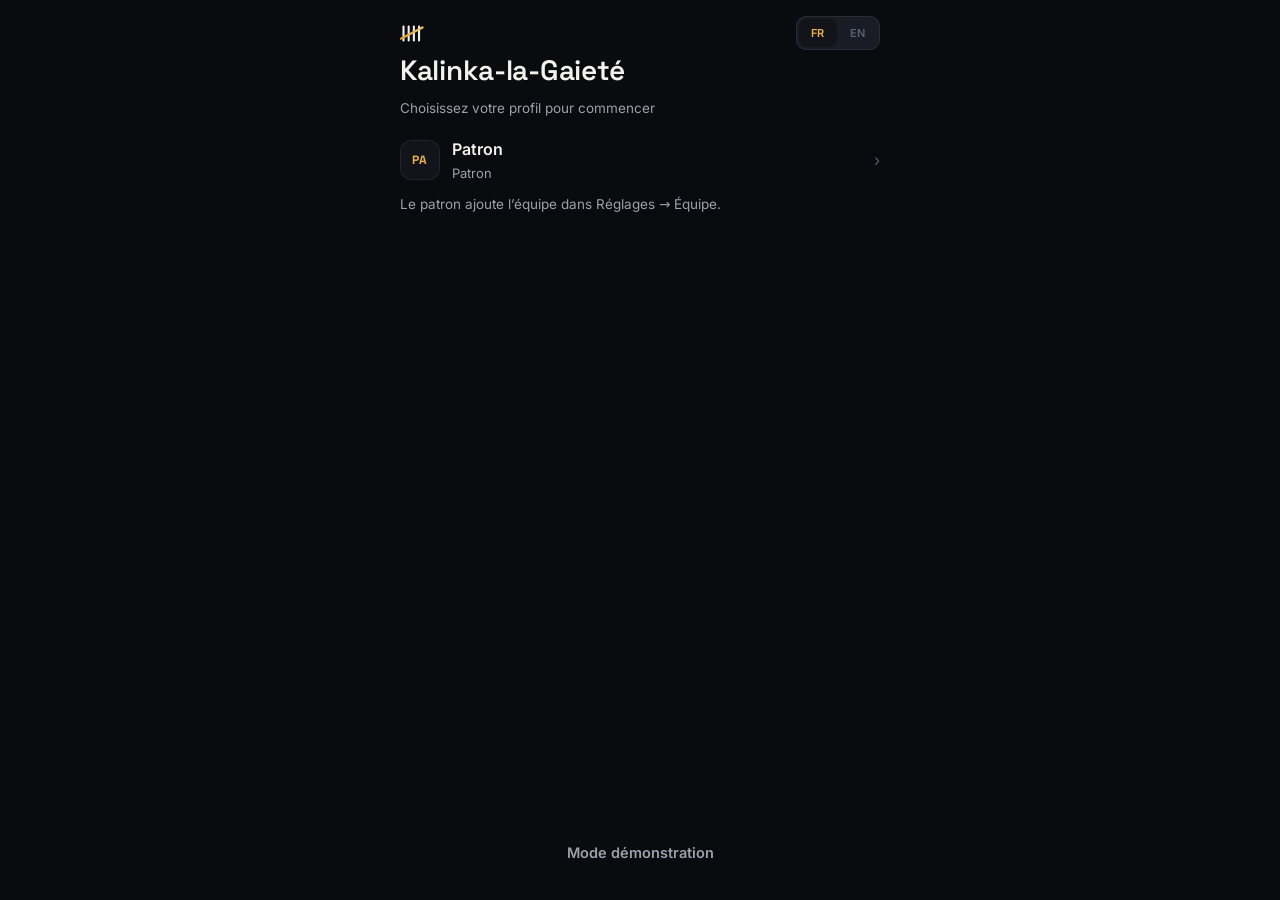
==== commit 43f636fb: "Bigger, higher-contrast typography Headings 24→28px, body 14→15px, row titles 14→16px and subtitles " ====
--- a/index.html
+++ b/index.html
@@ -69,7 +69,7 @@
   background:var(--bg);
   color:var(--t1);
   font-family:var(--f-ui);
-  font-size:14px;line-height:1.45;
+  font-size:15px;line-height:1.5;
   -webkit-font-smoothing:antialiased;
   overscroll-behavior-y:none;
   touch-action:manipulation;
@@ -78,7 +78,7 @@
 .num,.tnum{font-family:var(--f-display);font-weight:600;font-variant-numeric:tabular-nums;font-feature-settings:'tnum' 1}
 .sg{font-family:var(--f-display)}
 h1,h2,h3{font-family:var(--f-display);font-weight:600;letter-spacing:-.01em;text-wrap:balance}
-.eyebrow,.micro{font-family:var(--f-ui);font-size:11px;font-weight:600;letter-spacing:.07em;text-transform:uppercase;color:var(--t3)}
+.eyebrow,.micro{font-family:var(--f-ui);font-size:12.5px;font-weight:600;letter-spacing:.06em;text-transform:uppercase;color:var(--t2)}
 button{font:inherit;color:inherit;background:none;border:0;cursor:pointer}
 input,select,textarea{font:inherit;color:inherit}
 img,svg{display:block;max-width:100%}
@@ -99,9 +99,9 @@
 .screen--bare{padding-bottom:calc(var(--sab) + 24px)}
 .apphead{display:flex;align-items:center;gap:12px;margin-bottom:8px;min-height:26px}
 .apphead__titles{flex:1;min-width:0}
-.apphead__title{font:600 24px/1.2 var(--f-display);letter-spacing:-.01em}
-.apphead__sub{font-size:11px;font-weight:600;letter-spacing:.07em;text-transform:uppercase;color:var(--t3);margin-top:4px}
-.back{font-size:13px;font-weight:500;color:var(--t3);display:inline-flex;align-items:center;gap:2px}
+.apphead__title{font:600 28px/1.2 var(--f-display);letter-spacing:-.01em}
+.apphead__sub{font-size:12.5px;font-weight:600;letter-spacing:.06em;text-transform:uppercase;color:var(--t2);margin-top:4px}
+.back{font-size:14.5px;font-weight:500;color:var(--t2);display:inline-flex;align-items:center;gap:2px}
 
 /* ---- text-only tab bar (reference) ---- */
 .tabbar{position:fixed;bottom:0;left:50%;transform:translateX(-50%);z-index:40;display:flex;
@@ -113,7 +113,7 @@
   .screen{padding-bottom:calc(var(--sab) + 76px)}
 }
 .tabbar__btn{flex:1;display:flex;align-items:center;justify-content:center;position:relative;
-  font-size:10px;font-weight:600;letter-spacing:.06em;text-transform:uppercase;color:var(--t3)}
+  font-size:11.5px;font-weight:600;letter-spacing:.05em;text-transform:uppercase;color:var(--t2)}
 .tabbar__btn.is-on{color:var(--brass)}
 .tabbar__btn.is-on::before{content:'';position:absolute;top:-1px;left:22%;right:22%;height:2px;background:var(--brassg)}
 .tabbar__btn svg{display:none}
@@ -124,7 +124,7 @@
 .card+.card{margin-top:0;border-top:1px solid var(--hair)}
 .card--gold{background:none;border-color:var(--hair)}
 .card__head{display:flex;align-items:baseline;justify-content:space-between;gap:8px;margin-bottom:12px}
-.card__title{font-size:11px;font-weight:600;letter-spacing:.07em;text-transform:uppercase;color:var(--t3);font-family:var(--f-ui)}
+.card__title{font-size:12.5px;font-weight:600;letter-spacing:.06em;text-transform:uppercase;color:var(--t2);font-family:var(--f-ui)}
 .sec{margin-top:22px;display:flex;justify-content:space-between;align-items:baseline}
 
 /* ---- stat columns (reference .stats) ---- */
@@ -135,17 +135,17 @@
 .stat__v{font:600 28px/1 var(--f-display);letter-spacing:-.01em;margin-top:10px;font-variant-numeric:tabular-nums}
 .big{font:600 34px/1 var(--f-display);letter-spacing:-.01em;margin-top:10px;font-variant-numeric:tabular-nums}
 .mid{font:600 24px/1 var(--f-display);margin-top:8px;font-variant-numeric:tabular-nums}
-.stat__l{font-size:11px;font-weight:600;letter-spacing:.07em;text-transform:uppercase;color:var(--t3);margin-top:6px}
+.stat__l{font-size:12.5px;font-weight:600;letter-spacing:.06em;text-transform:uppercase;color:var(--t2);margin-top:6px}
 .stat__d{font-size:12px;margin-top:8px;font-weight:600}
-.sub2{font-size:12px;color:var(--t3);margin-top:10px}
+.sub2{font-size:13.5px;color:var(--t2);margin-top:10px;line-height:1.5}
 .up,.good{color:var(--ok)}.down,.bad{color:var(--bad)}.faint{color:var(--t3)}
 .chipstat{display:inline-flex;align-items:center;gap:4px;font-size:11px;font-weight:600;padding:3px 7px;border-radius:6px;margin-top:10px}
 .chipstat.ok{color:var(--ok);background:var(--okbg)}
 .chipstat.bad{color:var(--bad);background:var(--badbg)}
 
 /* ---- buttons: text only ---- */
-.btn{display:flex;align-items:center;justify-content:center;gap:8px;height:52px;min-height:52px;
-  padding:0 18px;border-radius:var(--r-ctl);font-size:14px;font-weight:600;transition:opacity .12s,transform .12s;user-select:none}
+.btn{display:flex;align-items:center;justify-content:center;gap:8px;height:54px;min-height:54px;
+  padding:0 18px;border-radius:var(--r-ctl);font-size:15.5px;font-weight:600;transition:opacity .12s,transform .12s;user-select:none}
 .btn:active{transform:scale(.98)}
 .btn svg{display:none}
 .btn--gold{background:var(--brassg);color:var(--onbrass)}
@@ -155,7 +155,7 @@
 .btn--full{width:100%}
 .btn--big{height:52px;font-size:14px;border-radius:var(--r-ctl)}
 .btn[disabled]{opacity:.4;pointer-events:none}
-.textbtn{text-align:center;padding:10px;font-size:13px;font-weight:500;color:var(--t2)}
+.textbtn{text-align:center;padding:12px;font-size:14.5px;font-weight:600;color:var(--t2)}
 .iconbtn{display:inline-flex;align-items:center;justify-content:center;width:40px;height:40px;border-radius:var(--r-ctl);
   background:none;border:1px solid var(--hair);color:var(--t2);transition:background .15s}
 .iconbtn svg{width:18px;height:18px}
@@ -165,8 +165,8 @@
 /* ---- filter pills (reference .pill) ---- */
 .chips{display:flex;gap:8px;overflow-x:auto;padding-bottom:2px;scrollbar-width:none;-ms-overflow-style:none;margin-top:16px}
 .chips::-webkit-scrollbar{display:none}
-.chip{flex:none;display:inline-flex;align-items:center;gap:6px;height:32px;padding:0 12px;border-radius:var(--r-ctl);
-  background:var(--surface2);border:1px solid var(--hair);color:var(--t2);font-size:12px;font-weight:500;transition:all .16s}
+.chip{flex:none;display:inline-flex;align-items:center;gap:6px;height:36px;padding:0 14px;border-radius:var(--r-ctl);
+  background:var(--surface2);border:1px solid var(--hair);color:var(--t2);font-size:13.5px;font-weight:500;transition:all .16s}
 .chip .dot{width:5px;height:5px;border-radius:50%;background:var(--brass);display:none}
 .chip.is-on{color:var(--t1);border-color:rgba(232,177,78,.45);background:var(--surface2)}
 .chip.is-on .dot{display:block}
@@ -176,11 +176,11 @@
 
 /* ---- search ---- */
 .search{position:relative;margin-top:16px;margin-bottom:0}
-.search input{width:100%;height:44px;padding:0 14px 0 38px;border-radius:var(--r-ctl);border:1px solid var(--hair);
-  background:var(--surface2);color:var(--t1);font-size:14px}
+.search input{width:100%;height:48px;padding:0 14px 0 40px;border-radius:var(--r-ctl);border:1px solid var(--hair);
+  background:var(--surface2);color:var(--t1);font-size:15.5px}
 .search input::placeholder{color:var(--t3)}
 .search input:focus{border-color:rgba(232,177,78,.45)}
-.search>svg{position:absolute;left:12px;top:13px;width:18px;height:18px;color:var(--t3);pointer-events:none}
+.search>svg{position:absolute;left:13px;top:15px;width:18px;height:18px;color:var(--t3);pointer-events:none}
 .search .search__clear{position:absolute;right:2px;top:2px;width:40px;height:40px;border:0}
 
 /* ---- monogram tiles (reference anatomy) ---- */
@@ -196,7 +196,7 @@
 .tile img{position:absolute;inset:0;width:100%;height:100%;object-fit:cover}
 .tile .scrim{position:absolute;inset:0;background:linear-gradient(180deg,rgba(10,11,15,0) 45%,rgba(10,11,15,.85));z-index:1}
 .tilecol{width:64px;display:flex;flex-direction:column;align-items:center;gap:6px}
-.tilecap{font-size:11px;color:var(--t2);max-width:64px;overflow:hidden;text-overflow:ellipsis;white-space:nowrap}
+.tilecap{font-size:12.5px;color:var(--t2);max-width:64px;overflow:hidden;text-overflow:ellipsis;white-space:nowrap}
 .lowqty{font:600 12px var(--f-display);color:var(--bad);font-variant-numeric:tabular-nums}
 .tilerow{display:flex;gap:14px;margin-top:12px;overflow-x:auto;scrollbar-width:none}
 .tilerow::-webkit-scrollbar{display:none}
@@ -210,7 +210,7 @@
   display:flex;align-items:center;justify-content:center;overflow:hidden}
 .icard__art .itemart{position:absolute;inset:0;display:flex;align-items:center;justify-content:center}
 .icard__art .mono{font-size:17px}
-.icard__name{font-size:11px;color:var(--t2);font-weight:400;max-width:100%;overflow:hidden;text-overflow:ellipsis;white-space:nowrap;padding:0;line-height:1.3}
+.icard__name{font-size:12.5px;color:var(--t2);font-weight:400;max-width:100%;overflow:hidden;text-overflow:ellipsis;white-space:nowrap;padding:0;line-height:1.3}
 .icard__meta{font-size:11px;color:var(--t3);padding:0;font-variant-numeric:tabular-nums}
 .icard__badge{position:absolute;z-index:3;top:6px;right:6px}
 
@@ -222,8 +222,8 @@
 .row__art .mono{font-size:12px}
 .row__art img{width:100%;height:100%;object-fit:cover}
 .row__body{flex:1;min-width:0;display:block}
-.row__t{display:block;font-weight:500;font-size:14px;white-space:nowrap;overflow:hidden;text-overflow:ellipsis;color:var(--t1)}
-.row__s{display:block;color:var(--t3);font-size:11px;margin-top:2px}
+.row__t{display:block;font-weight:600;font-size:16px;white-space:nowrap;overflow:hidden;text-overflow:ellipsis;color:var(--t1)}
+.row__s{display:block;color:var(--t2);font-size:13px;margin-top:3px}
 .row__end{text-align:right;flex:none}
 .feedtick{width:2px;height:20px;border-radius:1px;flex:none}
 .feed{display:flex;flex-direction:column}
@@ -231,11 +231,11 @@
 .qtybubble{font:600 14px var(--f-display);color:var(--t2);font-variant-numeric:tabular-nums}
 
 /* ---- variance table (reference thead/trow) ---- */
-.thead{display:grid;grid-template-columns:1fr 54px 54px 54px;height:34px;align-items:center;
-  border-bottom:1px solid var(--hair);font-size:10px;font-weight:600;letter-spacing:.07em;
-  text-transform:uppercase;color:var(--t3);margin-top:14px}
-.trow{display:grid;grid-template-columns:1fr 54px 54px 54px;min-height:50px;align-items:center;
-  border-bottom:1px solid var(--hair);font-size:14px}
+.thead{display:grid;grid-template-columns:1fr 54px 54px 54px;height:36px;align-items:center;
+  border-bottom:1px solid var(--hair);font-size:11.5px;font-weight:600;letter-spacing:.06em;
+  text-transform:uppercase;color:var(--t2);margin-top:14px}
+.trow{display:grid;grid-template-columns:1fr 54px 54px 54px;min-height:54px;align-items:center;
+  border-bottom:1px solid var(--hair);font-size:15px}
 .tname{display:flex;align-items:center;gap:10px;font-weight:500;min-width:0}
 .tname span{overflow:hidden;text-overflow:ellipsis;white-space:nowrap}
 .r{text-align:right;font-family:var(--f-display);font-variant-numeric:tabular-nums}
@@ -315,14 +315,14 @@
 
 /* ---- forms ---- */
 .field{margin-bottom:16px}
-.field>label{display:block;font-size:11px;font-weight:600;letter-spacing:.07em;text-transform:uppercase;color:var(--t3);margin-bottom:8px}
+.field>label{display:block;font-size:12.5px;font-weight:600;letter-spacing:.06em;text-transform:uppercase;color:var(--t2);margin-bottom:8px}
 .field input[type=text],.field input[type=number],.field input[type=email],.field input[type=password],.field input[type=time],.field input[type=date],.field select,.field textarea{
   width:100%;min-height:44px;padding:10px 14px;border-radius:var(--r-ctl);border:1px solid var(--hair);background:var(--surface2);font-size:14px;color:var(--t1)}
 .field input:focus,.field select:focus,.field textarea:focus{border-color:rgba(232,177,78,.45)}
 .switchrow{display:flex;align-items:center;justify-content:space-between;gap:12px;min-height:52px;border-bottom:1px solid var(--hair)}
 .switchrow:last-child{border-bottom:0}
-.switchrow__t{font-weight:500;font-size:14px}
-.switchrow__s{color:var(--t3);font-size:11px;margin-top:2px}
+.switchrow__t{font-weight:600;font-size:15.5px}
+.switchrow__s{color:var(--t2);font-size:12.5px;margin-top:3px}
 .sw{position:relative;width:44px;height:26px;flex:none;border-radius:13px;background:var(--surface2);border:1px solid var(--hair2);transition:background .2s}
 .sw::after{content:'';position:absolute;top:2px;left:2px;width:20px;height:20px;border-radius:50%;background:var(--t2);transition:transform .2s,background .2s}
 .sw.on{background:var(--brassg);border-color:transparent}
@@ -335,8 +335,8 @@
 @keyframes skel{from{transform:translateX(-100%)}to{transform:translateX(100%)}}
 .empty{display:flex;flex-direction:column;align-items:center;gap:10px;padding:40px 24px;text-align:center;color:var(--t3)}
 .empty svg{width:40px;height:40px;opacity:.4}
-.empty__t{font-weight:500;color:var(--t2);font-size:14px}
-.empty__s{font-size:12px;max-width:260px}
+.empty__t{font-weight:600;color:var(--t1);font-size:16px}
+.empty__s{font-size:13.5px;max-width:280px;line-height:1.5}
 .livedot{display:inline-block;width:6px;height:6px;border-radius:50%;background:var(--ok);position:relative;flex:none}
 .varpos{color:var(--ok)}.varneg{color:var(--bad)}.varzero{color:var(--t3)}
 .scroll-x{overflow-x:auto}
@@ -344,7 +344,7 @@
 .grow{flex:1}
 .mt2{margin-top:8px}.mt3{margin-top:12px}.mt4{margin-top:16px}.mt6{margin-top:24px}
 .mb2{margin-bottom:8px}.mb3{margin-bottom:12px}.mb4{margin-bottom:16px}
-.tt{font-size:11px;color:var(--t3)}
+.tt{font-size:12.5px;color:var(--t2)}
 .hidden{display:none!important}
 .bottomstack{margin-top:auto;padding-top:16px;display:flex;flex-direction:column;gap:6px}
 .actions{display:grid;grid-template-columns:1fr 1fr;gap:12px;margin-top:auto;padding-top:16px}
@@ -494,7 +494,7 @@
     'g.error': 'Une erreur est survenue. Réessayez.',
     // tabs
     'tab.home': 'Accueil', 'tab.sell': 'Vendre', 'tab.stock': 'Stock', 'tab.count': 'Compter', 'tab.more': 'Plus',
-    'tab.history': 'Historique', 'tab.reports': 'Rapports',
+    'tab.history': 'Historique', 'tab.reports': 'Rapports', 'tab.day': 'Journée',
     // login
     'login.title': 'Qui êtes-vous ?',
     'login.subtitle': 'Choisissez votre profil pour commencer',
@@ -728,7 +728,7 @@
     'ntf.variance': '{n} écart(s) détecté(s) — {top}',
     'ntf.countReminder': 'Pensez au comptage de la journée du {date}',
     // units short
-    'u.bouteille': 'bout.', 'u.canette': 'can.', 'u.portion': 'port.', 'u.verre': 'verre',
+    'u.open': 'ouverte', 'u.glass': 'verre', 'u.bouteille': 'bout.', 'u.canette': 'can.', 'u.portion': 'port.', 'u.verre': 'verre',
     // dates
     'd.mon': 'lun', 'd.tue': 'mar', 'd.wed': 'mer', 'd.thu': 'jeu', 'd.fri': 'ven', 'd.sat': 'sam', 'd.sun': 'dim',
   },
@@ -741,7 +741,7 @@
     'g.owner': 'Owner', 'g.staff': 'Staff', 'g.units': 'units', 'g.continue': 'Continue',
     'g.error': 'Something went wrong. Try again.',
     'tab.home': 'Home', 'tab.sell': 'Sell', 'tab.stock': 'Stock', 'tab.count': 'Count', 'tab.more': 'More',
-    'tab.history': 'History', 'tab.reports': 'Reports',
+    'tab.history': 'History', 'tab.reports': 'Reports', 'tab.day': 'Day',
     'login.title': 'Who are you?',
     'login.subtitle': 'Pick your profile to get started',
     'login.ownerPin': 'Owner PIN',
@@ -963,7 +963,7 @@
     'ntf.low': 'Low stock: {item} ({qty} {unit})',
     'ntf.variance': '{n} discrepancy(ies) — {top}',
     'ntf.countReminder': 'Don’t forget the count for {date}',
-    'u.bouteille': 'btl.', 'u.canette': 'can', 'u.portion': 'port.', 'u.verre': 'glass',
+    'u.open': 'open', 'u.glass': 'glass', 'u.bouteille': 'btl.', 'u.canette': 'can', 'u.portion': 'port.', 'u.verre': 'glass',
     'd.mon': 'Mon', 'd.tue': 'Tue', 'd.wed': 'Wed', 'd.thu': 'Thu', 'd.fri': 'Fri', 'd.sat': 'Sat', 'd.sun': 'Sun',
   },
 });
@@ -1010,7 +1010,7 @@
       }
       s += e.qty;
     }
-    return Math.round(s * 100) / 100;
+    return Math.round(s * 1000) / 1000;
   },
   /**
    * expected(item, targetBd) = counted at baseline + restocks − sales − waste since baseline, up to targetBd inclusive.
@@ -1027,7 +1027,7 @@
     const r = this.sumSince(state.restocks, itemId, base, targetBd, { skipVoided: false, cutIso });
     const s = this.sumSince(state.sales, itemId, base, targetBd, { cutIso });
     const w = this.sumSince(state.waste, itemId, base, targetBd, { skipVoided: false, cutIso });
-    return Math.round((start + r - s - w) * 100) / 100;
+    return Math.round((start + r - s - w) * 1000) / 1000;
   },
   /** sales velocity: avg non-void units/day over the last `days` FULL business days
    *  (today's partial day excluded); young bars divide by days actually traded */
@@ -1146,6 +1146,13 @@
     return this.items.map(([catId, name, unit, allowDecimal, threshold, mono], i) => ({
       id: 'it' + (i + 1).toString(36).padStart(2, '0'),
       catId, name, unit, allowDecimal, threshold, mono, isDemi: name.startsWith('1/2 '),
+      // real bottle sizes, and glass pours where a bar serves by the glass (owner-editable)
+      pours: catId === 'spirit' ? [30, 60] : (catId === 'rouge' || catId === 'blanc' || catId === 'rose' || catId === 'champ') ? [150] : null,
+      bottleMl: catId === 'spirit' ? 700
+        : (catId === 'rouge' || catId === 'blanc' || catId === 'rose') ? 750
+        : catId === 'demi' ? 375
+        : catId === 'champ' ? 750
+        : null,
       photo: null, barcode: null, pinned: ['Heineken', 'Spécial', 'Black Label', 'Casablanca', 'Red Bull', 'Ricard'].includes(name),
       cost: null, active: true, sort: i,
     }));
@@ -1204,6 +1211,11 @@
         for (const it of state.items) {
           if (!it.mono && seedByName.has(it.name)) it.mono = seedByName.get(it.name);
           if (it.isDemi === undefined) it.isDemi = String(it.name || '').startsWith('1/2 ');
+          if (it.bottleMl === undefined || it.bottleMl === null) {
+            const seeded = SEED.build().find(x => x.name === it.name);
+            if (seeded) { it.bottleMl = seeded.bottleMl; if (it.pours == null) it.pours = seeded.pours; }
+          }
+          if (it.doseMl !== undefined) { if (!it.pours) it.pours = [it.doseMl || 30, 60]; delete it.doseMl; }
         }
       }
     }
@@ -1247,6 +1259,22 @@
     /* ---- helpers ---- */
     todayBd() { return Engine.bdOf(new Date(), state.settings.cutoffHour); },
     item(id) { return state.items.find(i => i.id === id); },
+    /** human bottle size: 700 → "70 cl", 1000 → "1 L", 375 → "37,5 cl" */
+    sizeLabel(ml) {
+      if (!ml) return '';
+      if (ml % 1000 === 0) return (ml / 1000) + ' L';
+      const cl = ml / 10;
+      return (Number.isInteger(cl) ? cl : String(cl).replace('.', ',')) + ' cl';
+    },
+    /** what the shelf actually looks like: sealed bottles + what is open right now */
+    shelf(itemId) {
+      const it = this.item(itemId);
+      const total = this.stock(itemId);
+      if (!it || !it.bottleMl) return { total, sealed: total, openMl: 0, ml: null };
+      const sealed = Math.floor(total + 1e-6);
+      const openMl = Math.round((total - sealed) * it.bottleMl);
+      return { total, sealed, openMl, ml: it.bottleMl };
+    },
     cat(id) { return state.categories.find(c => c.id === id); },
     catName(c) { return state.settings.lang === 'en' ? c.nameEn : c.nameFr; },
     stock(itemId) { return Engine.expected(state, itemId, this.todayBd()); },
@@ -1273,19 +1301,25 @@
     },
 
     /* ---- staff + owner actions ---- */
-    logSale(itemId, qty) {
+    logSale(itemId, qty, meta) {
       if (!state.session) return null;
-      const e = { id: uid(), itemId, qty, bd: this.todayBd(), at: new Date().toISOString(), by: this.me.name, byId: state.session.userId, voidedAt: null, voidedBy: null };
+      const e = { id: uid(), itemId, qty: Math.round(qty * 1000) / 1000, bd: this.todayBd(), at: new Date().toISOString(), by: this.me.name, byId: state.session.userId, voidedAt: null, voidedBy: null };
+      if (meta && meta.glasses) { e.glasses = meta.glasses; if (meta.pours) e.pours = meta.pours; }
       state.sales.unshift(e);
       state.recents = [itemId, ...state.recents.filter(r => r !== itemId)].slice(0, 8);
       this.checkLow(itemId);
       emit('sales');
       return e;
     },
+    /** true once a business day has a closed (non-opening) count — its report is frozen */
+    isDayClosed(bd) {
+      return state.counts.some(c => c.bd === bd && c.status === 'closed' && !c.isOpening);
+    },
     /** staff undo: only own entry, only within grace window (UI enforces 6s); recorded as void */
     undoSale(saleId) {
       const e = state.sales.find(s => s.id === saleId);
       if (!e || e.voidedAt) return false;
+      if (this.isDayClosed(e.bd)) return false; // closed report is the source of truth
       if (!this.isOwner && e.byId !== state.session?.userId) return false;
       e.voidedAt = new Date().toISOString(); e.voidedBy = this.me.name;
       this.audit('void_sale', 'sale', saleId, { qty: e.qty, itemId: e.itemId }, null);
@@ -1297,7 +1331,7 @@
       return this.undoSale(saleId);
     },
     logRestock(itemId, qty) {
-      if (!this.isOwner) return null;
+      if (!state.session) return null;
       const e = { id: uid(), itemId, qty, bd: this.todayBd(), at: new Date().toISOString(), by: this.me.name };
       state.restocks.unshift(e);
       this.audit('restock', 'restock', e.id, null, { itemId, qty });
@@ -1308,7 +1342,7 @@
      *  + writes a delivery, − writes a declared removal (never silent: both are
      *  real, audited entries, so the variance engine stays honest). */
     adjustStock(itemId, delta) {
-      if (!this.isOwner || !delta) return null;
+      if (!state.session || !delta) return null;
       return delta > 0
         ? this.logRestock(itemId, delta)
         : this.logWaste(itemId, -delta, QUICK_REASON);
@@ -1375,14 +1409,10 @@
       emit('counts');
       return c;
     },
-    reopenCount(countId) {
-      const c = state.counts.find(x => x.id === countId);
-      if (!c || c.status !== 'closed' || !this.isOwner || c.isOpening) return false;
-      c.status = 'open'; this.audit('reopen_count', 'count', c.id, { closedAt: c.closedAt }, null);
-      c.closedAt = null; c.closedBy = null;
-      emit('counts');
-      return true;
-    },
+    /** permanently disabled: a closed daily report is immutable — the source of
+     *  truth. Mistakes are corrected forward (Livraison / Casse today), never by
+     *  rewriting history. The database enforces the same rule with triggers. */
+    reopenCount() { return false; },
     closedCounts() { return state.counts.filter(c => c.status === 'closed' && !c.isOpening).sort((a, b) => a.bd < b.bd ? 1 : -1); },
 
     /* ---- items & categories (owner) ---- */
@@ -1400,7 +1430,7 @@
         if (words.length >= 2) return (words[0][0] + '.' + words[1][0]).toUpperCase();
         return clean.replace(/[^A-Za-zÀ-ÿ]/g, '').slice(0, 3).toUpperCase();
       })();
-      const it = { id: uid(), catId: data.catId, name: data.name, unit: data.unit || 'bouteille', allowDecimal: !!data.allowDecimal, threshold: data.threshold ?? 6, mono, isDemi: String(data.name || '').startsWith('1/2 '), photo: data.photo || null, barcode: data.barcode || null, pinned: !!data.pinned, cost: data.cost ?? null, active: true, sort: state.items.length };
+      const it = { id: uid(), catId: data.catId, name: data.name, unit: data.unit || 'bouteille', allowDecimal: !!data.allowDecimal, threshold: data.threshold ?? 6, mono, isDemi: String(data.name || '').startsWith('1/2 '), pours: data.pours ?? (data.allowDecimal ? [30, 60] : null), bottleMl: data.bottleMl ?? (data.allowDecimal ? 700 : null), photo: data.photo || null, barcode: data.barcode || null, pinned: !!data.pinned, cost: data.cost ?? null, active: true, sort: state.items.length };
       state.items.push(it);
       this.audit('add_item', 'item', it.id, null, { name: it.name });
       emit('items'); return it;
@@ -1811,6 +1841,20 @@
     </svg><div class="ring__t">${label ?? Math.round(pct * 100) + '%'}</div></div>`;
   }
 
+  /**
+   * Stock the way a bar reads it: "41 × 70 cl · ouverte 67 cl".
+   * mode 'short' → just the leading count, for tight rows.
+   */
+  function stockText(item, mode) {
+    const s = Store.shelf(item.id);
+    if (!s.ml) return fmtQty(s.total) + (mode === 'short' ? '' : ' ' + t('u.' + item.unit));
+    const size = Store.sizeLabel(s.ml);
+    const head = `${s.sealed} × ${size}`;
+    if (!s.openMl) return head;
+    const open = s.openMl >= 100 ? Store.sizeLabel(Math.round(s.openMl / 10) * 10) : s.openMl + ' ml';
+    return mode === 'short' ? `${head} + ${open}` : `${head} · ${t('u.open')} ${open}`;
+  }
+
   /* ---------- barcode scanning ---------- */
   const canScan = 'BarcodeDetector' in window && !!navigator.mediaDevices?.getUserMedia;
   async function scan({ onCode }) {
@@ -1917,7 +1961,22 @@
     render();
     window.scrollTo({ top: 0 });
   }
-  function refresh() { if (current) render(); }
+  /* While a screen is being tapped (a burst of − / + / pours), re-rendering the whole
+     list under the finger makes it feel sluggish and drops taps. Screens hold refresh
+     for the burst; the last release repaints once. */
+  let held = 0, missedRefresh = false;
+  function hold(ms) {
+    held++;
+    setTimeout(() => {
+      held = Math.max(0, held - 1);
+      if (!held && missedRefresh) { missedRefresh = false; refresh(); }
+    }, ms || 1200);
+  }
+  function refresh() {
+    if (!current) return;
+    if (held) { missedRefresh = true; return; }
+    render();
+  }
   function render() {
     const root = document.getElementById('app');
     const def = screens[current];
@@ -1928,11 +1987,12 @@
     if (!def.bare) renderTabs(root);
   }
   /* reference: text-only bar, 4 root destinations; pushed screens carry a back link instead */
-  const TAB_ROOTS = ['dashboard', 'inventory', 'reports', 'settings'];
+  const TAB_ROOTS = ['sell', 'inventory', 'reports', 'settings'];
   function renderTabs(root) {
-    if (!Store.isOwner) return;              // staff: single screen, no tab chrome
-    if (!TAB_ROOTS.includes(current)) return; // pushed screens: no bar (per reference frame 02)
-    const tabs = [['dashboard', 'tab.home'], ['inventory', 'tab.stock'], ['reports', 'tab.reports'], ['settings', 'set.title']];
+    if (!Store.state.session) return;
+    if (!TAB_ROOTS.includes(current)) return; // pushed screens: no bar
+    const tabs = [['sell', 'tab.sell'], ['inventory', 'tab.stock'], ['reports', 'tab.day']];
+    if (Store.isOwner) tabs.push(['settings', 'set.title']);
     const bar = el(`<nav class="tabbar" aria-label="Navigation">${tabs.map(([id, key]) =>
       `<button class="tabbar__btn ${current === id ? 'is-on' : ''}" data-go="${id}"><span>${esc(t(key))}</span></button>`).join('')}</nav>`);
     bar.addEventListener('click', e => {
@@ -1957,7 +2017,7 @@
     esc, el, t, icon, art, logoMark, toast, sheet, confirm: confirmBox, numpad, ring,
     canScan, scan, pickImage, download, csv, printHTML,
     fmtQty, fmtDate, fmtTime, money, haptic,
-    registerScreen, go, refresh, header,
+    registerScreen, go, refresh, hold, header, stockText,
     get current() { return current; }, get params() { return currentParams; },
   };
 })();
@@ -2225,7 +2285,7 @@
   document.head.appendChild(UI.el(`<style>
   [data-screen=welcome] .topbar,[data-screen=login] .topbar{display:flex;justify-content:space-between;align-items:center;min-height:26px}
   [data-screen=welcome] .wiz-top{padding-right:88px}
-  [data-screen=welcome] .h1,[data-screen=login] .h1{font:600 24px/1.2 var(--f-display);letter-spacing:-.01em;margin-top:8px}
+  [data-screen=welcome] .h1,[data-screen=login] .h1{font:600 28px/1.2 var(--f-display);letter-spacing:-.01em;margin-top:8px}
   [data-screen=welcome] .stepof{font-variant-numeric:tabular-nums}
   [data-screen=welcome] .fade{animation:lgw-fade .25s ease-out}
   [data-screen=welcome] .hero{flex:1;display:flex;flex-direction:column;align-items:center;justify-content:center;text-align:center;gap:8px}
@@ -2775,6 +2835,13 @@
       'sell.validate': 'Valider la vente',
       'sell.lock': 'Verrouiller',
       'sell.sold': 'Vendu : {n} × {item}',
+      'sell.soldGlasses_one': 'Vendu : {n} verre × {item}',
+      'sell.soldGlasses_many': 'Vendu : {n} verres × {item}',
+      'sell.glass_one': '{n} verre',
+      'sell.glass_many': '{n} verres',
+      'sell.doseTag': 'au verre · {ml} ml',
+      'sell.soldItem': 'Vendu : {item}',
+      'sell.empty': '{item} : stock épuisé. Enregistrez une livraison.',
       'sell.hint': 'Appuyez sur − à chaque article vendu. Maintenez pour aller vite.',
       'sell.left': 'en stock',
     },
@@ -2783,6 +2850,13 @@
       'sell.validate': 'Confirm sale',
       'sell.lock': 'Lock',
       'sell.sold': 'Sold: {n} × {item}',
+      'sell.soldGlasses_one': 'Sold: {n} glass × {item}',
+      'sell.soldGlasses_many': 'Sold: {n} glasses × {item}',
+      'sell.glass_one': '{n} glass',
+      'sell.glass_many': '{n} glasses',
+      'sell.doseTag': 'by the glass · {ml} ml',
+      'sell.soldItem': 'Sold: {item}',
+      'sell.empty': '{item}: out of stock. Record a delivery first.',
       'sell.hint': 'Tap − for each item sold. Hold to go faster.',
       'sell.left': 'in stock',
     },
@@ -2790,7 +2864,7 @@
 
   document.head.appendChild(UI.el(`<style>
   [data-screen=sell] .topbar{display:flex;justify-content:space-between;align-items:center;min-height:26px}
-  [data-screen=sell] .h1{font:600 24px/1.2 var(--f-display);letter-spacing:-.01em;margin-top:8px}
+  [data-screen=sell] .h1{font:600 28px/1.2 var(--f-display);letter-spacing:-.01em;margin-top:8px}
   [data-screen=sell] .topside{display:flex;align-items:center;gap:8px}
   [data-screen=sell] .lockbtn{font-size:13px;font-weight:500;color:var(--t3)}
   [data-screen=sell] .scanbtn{width:32px;height:32px;border:0;display:flex;align-items:center;justify-content:center;color:var(--t3)}
@@ -2798,85 +2872,156 @@
   [data-screen=sell] .sell-row{padding:0}
   [data-screen=sell] .sell-main{flex:1;min-width:0;display:flex;align-items:center;gap:12px;padding:7px 0;text-align:left}
   [data-screen=sell] .sell-adj{display:flex;align-items:center;gap:2px;flex:none;margin-left:8px}
-  [data-screen=sell] .sell-btn{width:44px;height:44px;border-radius:10px;border:1px solid var(--hair);
+  [data-screen=sell] .sell-btn{width:46px;height:46px;border-radius:10px;border:1px solid var(--hair);
     background:var(--surface);color:var(--t2);font:500 22px var(--f-display);line-height:1;
     display:flex;align-items:center;justify-content:center;touch-action:none;user-select:none;transition:background .1s,color .1s}
   [data-screen=sell] .sell-btn:active{background:var(--surface2);color:var(--t1)}
   [data-screen=sell] .sell-btn.is-primary{border-color:rgba(232,177,78,.4);color:var(--brass)}
-  [data-screen=sell] .sell-n{min-width:44px;text-align:center;font-size:17px}
-  [data-screen=sell] .sell-n.is-pend{color:var(--brass)}
+  [data-screen=sell] .sell-n{min-width:48px;text-align:center;font-size:19px}
+  [data-screen=sell] .sell-n.is-pend{color:var(--brass);font-size:13px;min-width:62px;line-height:1.25}
   [data-screen=sell] .sell-n.is-low{color:var(--bad)}
+  [data-screen=sell] .sell-pour{flex-direction:column;gap:0;width:44px}
+  [data-screen=sell] .sell-pour b{font:600 16px var(--f-display);line-height:1.1}
+  [data-screen=sell] .sell-pour i{font:600 9.5px var(--f-ui);font-style:normal;letter-spacing:.04em;color:var(--t3)}
   </style>`));
 
   const V = { q: '', cat: 'all' };
   const norm = s => String(s).normalize('NFD').replace(/[̀-ͯ]/g, '').toLowerCase();
 
-  /* pending sale units per item; a burst of taps becomes ONE sale entry */
-  const Q = { pending: {}, timers: {}, hold: null, repeat: null };
+  /** spirits pour by the glass: each pour button = one dose of that size;
+      the bottle count moves by the exact fraction (ml / bottle ml) */
+  const isDose = it => !!(Array.isArray(it.pours) && it.pours.length && it.bottleMl);
+  const pourSizes = it => it.pours.filter(p => p > 0);
+
+  /* pending sale per item: dose items keep a STACK of poured ml (so + undoes the
+     last pour, whatever its size); plain items keep a tap count.
+     A burst becomes ONE sale entry. */
+  const Q = { pending: {}, timers: {}, first: {} };
+
+  /* dose items keep { ml:[…poured glasses…], whole:n }; plain items keep a number */
+  const pendingQty = (it, p) => !p ? 0
+    : (isDose(it) ? (p.whole || 0) + (p.ml || []).reduce((a, b) => a + b, 0) / it.bottleMl : p);
+  const pendCount = (it, p) => !p ? 0 : (isDose(it) ? (p.whole || 0) + (p.ml || []).length : p);
+  const pendLabel = (it, p) => {
+    const g = (p.ml || []).length, w = p.whole || 0, bits = [];
+    if (w) bits.push(w + ' × ' + Store.sizeLabel(it.bottleMl));
+    if (g) bits.push(I18N.plural('sell.glass', g));
+    return '−' + bits.join(' + ');
+  };
 
   function paint(id) {
     const el = document.querySelector(`[data-n="${CSS.escape(id)}"]`);
     if (!el) return;
-    const pend = Q.pending[id] || 0;
-    const shown = Math.round((Store.stock(id) - pend) * 100) / 100;
-    el.textContent = UI.fmtQty(shown);
-    el.classList.toggle('is-pend', !!pend);
-    el.classList.toggle('is-low', !pend && Store.isLow(id));
-  }
-
+    const it = Store.item(id); if (!it) return;
+    const p = Q.pending[id];
+    const n = pendCount(it, p);
+    if (n && isDose(it)) {
+      el.textContent = pendLabel(it, p);
+    } else {
+      const shown = Math.round((Store.stock(id) - pendingQty(it, p)) * 1000) / 1000;
+      el.textContent = it.bottleMl ? String(Math.floor(shown + 1e-6)) : UI.fmtQty(shown);
+    }
+    el.classList.toggle('is-pend', !!n);
+    el.classList.toggle('is-low', !n && Store.isLow(id));
+  }
+
+  function arm(id) {
+    Q.first[id] = Q.first[id] || Date.now();
+    UI.haptic('light');
+    UI.hold(1400);          // keep the list still while the finger is working
+    paint(id);
+    clearTimeout(Q.timers[id]);
+    // reset on each tap, but never drift beyond 2s from the first tap of the burst
+    const wait = Math.max(250, Math.min(700, 2000 - (Date.now() - Q.first[id])));
+    Q.timers[id] = setTimeout(() => commit(id), wait);
+  }
+  /** plain items: −/+ one unit */
   function bump(id, dir) {
     const it = Store.item(id); if (!it) return;
-    const step = it.allowDecimal ? 0.5 : 1;
-    // dir −1 = one more sold; dir +1 only walks back what is still uncommitted
-    const next = Math.round(((Q.pending[id] || 0) + (dir < 0 ? step : -step)) * 100) / 100;
+    if (isDose(it)) {
+      if (dir < 0 && wouldOverdraw(it, 1)) return refuse(it);
+      const p = (Q.pending[id] = Q.pending[id] || { ml: [], whole: 0 });
+      if (dir < 0) p.whole = (p.whole || 0) + 1;            // − = one whole bottle sold
+      else if (p.ml.length) p.ml.pop();                      // + undoes the last glass…
+      else if (p.whole) p.whole--;                           // …then the last bottle
+      else return;
+      arm(id);
+      return;
+    }
+    if (dir < 0 && wouldOverdraw(it, 1)) return refuse(it);
+    const next = (Q.pending[id] || 0) + (dir < 0 ? 1 : -1);
     if (next < 0) return;
     Q.pending[id] = next;
-    UI.haptic('light');
-    paint(id);
+    arm(id);
+  }
+  /** true when one more unit would take the shelf below empty */
+  function wouldOverdraw(it, extraQty) {
+    const left = Store.stock(it.id) - pendingQty(it, Q.pending[it.id]);
+    return left - extraQty < -1e-6;
+  }
+  function refuse(it) {
+    UI.haptic('warn');
+    UI.toast(t('sell.empty', { item: it.name }), { type: 'danger' });
+  }
+  /** dose items: pour one glass of `ml` */
+  function pour(id, ml) {
+    const it = Store.item(id); if (!it || !isDose(it)) return;
+    if (wouldOverdraw(it, ml / it.bottleMl)) return refuse(it);
+    const p = (Q.pending[id] = Q.pending[id] || { ml: [], whole: 0 });
+    p.ml.push(ml);
+    arm(id);
+  }
+
+  function commit(id) {
+    const p = Q.pending[id];
+    delete Q.pending[id];
+    delete Q.first[id];
     clearTimeout(Q.timers[id]);
-    Q.timers[id] = setTimeout(() => commit(id), 900);
-  }
-
-  function commit(id) {
-    const qty = Q.pending[id];
-    delete Q.pending[id];
-    clearTimeout(Q.timers[id]);
-    if (!qty) return;
-    const it = Store.item(id);
-    const entry = Store.logSale(id, qty);
+    const it = Store.item(id); if (!it) return;
+    if (isDose(it)) {
+      if (!p || (!p.ml.length && !p.whole)) return;
+      const ml = p.ml.reduce((a, b) => a + b, 0);
+      const qty = (p.whole || 0) + ml / it.bottleMl;
+      const pours = {};
+      for (const m of p.ml) pours[m] = (pours[m] || 0) + 1;
+      const meta = p.ml.length ? { glasses: p.ml.length, pours } : undefined;
+      const entry = Store.logSale(id, qty, meta);
+      if (!entry) return;
+      const bits = [];
+      if (p.whole) bits.push(`${p.whole} × ${Store.sizeLabel(it.bottleMl)}`);
+      for (const [m, n] of Object.entries(pours)) bits.push(`${n}×${m}ml`);
+      UI.toast(`${t('sell.soldItem', { item: it.name })} — ${bits.join(' · ')}`, {
+        type: 'ok', action: { label: t('g.undo'), fn: () => Store.undoSale(entry.id) } });
+      return;
+    }
+    if (!p) return;
+    const entry = Store.logSale(id, p);
     if (!entry) return;
-    UI.toast(t('sell.sold', { n: UI.fmtQty(qty), item: it.name }), {
-      type: 'ok',
-      action: { label: t('g.undo'), fn: () => Store.undoSale(entry.id) },
-    });
-  }
-
-  function startHold(id, dir) {
-    stopHold();
-    let speed = 320;
-    Q.hold = setTimeout(function run() {
-      bump(id, dir);
-      speed = Math.max(70, speed - 45);
-      Q.repeat = setTimeout(run, speed);
-    }, 420);
-  }
-  function stopHold() { clearTimeout(Q.hold); clearTimeout(Q.repeat); Q.hold = Q.repeat = null; }
+    UI.toast(t('sell.sold', { n: UI.fmtQty(p), item: it.name }), {
+      type: 'ok', action: { label: t('g.undo'), fn: () => Store.undoSale(entry.id) } });
+  }
+
 
   function rowHtml(it) {
-    const pend = Q.pending[it.id] || 0;
-    const shown = Math.round((Store.stock(it.id) - pend) * 100) / 100;
-    const low = !pend && Store.isLow(it.id);
+    const p = Q.pending[it.id];
+    const n = pendCount(it, p);
+    const shown = Math.round((Store.stock(it.id) - pendingQty(it, p)) * 1000) / 1000;
+    const low = !n && Store.isLow(it.id);
+    const dose = isDose(it);
+    const numHtml = `<span class="num sell-n${low ? ' is-low' : ''}${n ? ' is-pend' : ''}" data-n="${UI.esc(it.id)}">${
+      (n && dose) ? UI.esc('−' + I18N.plural('sell.glass', n)) : UI.esc(it.bottleMl ? String(Math.floor(shown + 1e-6)) : UI.fmtQty(shown))}</span>`;
     return `<div class="row sell-row" data-row="${UI.esc(it.id)}">
       <span class="sell-main">
         <span class="row__art">${UI.art(it)}</span>
         <span class="row__body">
           <span class="row__t">${UI.esc(it.name)}</span>
-          <span class="row__s">${UI.esc(t('u.' + it.unit))}</span>
+          <span class="row__s">${UI.esc(UI.stockText(it))}${dose ? ' · ' + UI.esc(t('sell.doseTag', { ml: pourSizes(it).join('/') })) : ''}</span>
         </span>
       </span>
       <span class="sell-adj">
         <button type="button" class="sell-btn is-primary" data-adj="-1" data-id="${UI.esc(it.id)}" aria-label="−">−</button>
-        <span class="num sell-n${low ? ' is-low' : ''}${pend ? ' is-pend' : ''}" data-n="${UI.esc(it.id)}">${UI.esc(UI.fmtQty(shown))}</span>
+        ${dose ? pourSizes(it).map(ml => `<button type="button" class="sell-btn sell-pour" data-pour="${ml}" data-id="${UI.esc(it.id)}" aria-label="${ml} ml"><b>${ml}</b><i>ml</i></button>`).join('') : ''}
+        ${numHtml}
         <button type="button" class="sell-btn" data-adj="1" data-id="${UI.esc(it.id)}" aria-label="+">+</button>
       </span>
     </div>`;
@@ -2923,17 +3068,16 @@
       });
 
       el.addEventListener('pointerdown', e => {
+        const pb = e.target.closest('[data-pour]');
+        if (pb) { e.preventDefault(); pour(pb.dataset.id, Number(pb.dataset.pour)); return; }
         const b = e.target.closest('[data-adj]');
         if (!b) return;
         e.preventDefault();
         bump(b.dataset.id, Number(b.dataset.adj));
-        startHold(b.dataset.id, Number(b.dataset.adj));
       });
-      for (const ev of ['pointerup', 'pointercancel', 'pointerleave']) el.addEventListener(ev, stopHold);
-      window.addEventListener('pointerup', stopHold);
 
       el.addEventListener('click', e => {
-        if (e.target.closest('[data-adj]')) return;
+        if (e.target.closest('[data-adj]') || e.target.closest('[data-pour]')) return;
         const cat = e.target.closest('[data-cat]');
         if (cat) { V.cat = cat.dataset.cat; UI.haptic('light'); UI.refresh(); return; }
         const a = e.target.closest('[data-a]');
@@ -3030,6 +3174,8 @@
   UI.registerScreen({
     id: 'dashboard',
     render(el) {
+      UI.go('sell'); return;
+      /* eslint-disable no-unreachable */
       if (!Store.isOwner) { UI.go(Store.state.session ? 'sell' : 'login'); return; }
       const st = Store.state;
       const today = Store.todayBd();
@@ -3081,9 +3227,9 @@
             <span class="row__art">${UI.art(it)}</span>
             <span class="row__body">
               <span class="row__t">${UI.esc(it.name)}</span>
-              <span class="row__s">${UI.esc(t('dash.thresh', { n: UI.fmtQty(it.threshold) }))}</span>
+              <span class="row__s">${UI.esc(UI.stockText(it))} · ${UI.esc(t('dash.thresh', { n: UI.fmtQty(it.threshold) }))}</span>
             </span>
-            <span class="row__end"><span class="num dash-lown">${UI.esc(UI.fmtQty(stock))}</span></span>
+            <span class="row__end"><span class="num dash-lown">${UI.esc(it.bottleMl ? String(Math.floor(stock + 1e-6)) : UI.fmtQty(stock))}</span></span>
           </button>`).join('')}</div>`
           : `<div class="sub2">${UI.esc(t('dash.lowNone'))}</div>`}
 
@@ -3138,6 +3284,10 @@
       'inv.activeCount_one': '{n} article actif',
       'inv.activeCount_many': '{n} articles actifs',
       'inv.inactiveN': 'Inactifs — {n}',
+      'inv.bottleMl': 'Bouteille (ml)',
+      'inv.pourA': 'Verre A (ml)',
+      'inv.pourB': 'Verre B (ml)',
+      'inv.pourHint': 'Renseignez les ml pour vendre au verre : chaque verre déduit sa fraction de bouteille automatiquement.',
     },
     en: {
       'inv.nameRequired': 'Enter the item name',
@@ -3150,28 +3300,32 @@
       'inv.activeCount_one': '{n} active item',
       'inv.activeCount_many': '{n} active items',
       'inv.inactiveN': 'Inactive — {n}',
+      'inv.bottleMl': 'Bottle (ml)',
+      'inv.pourA': 'Glass A (ml)',
+      'inv.pourB': 'Glass B (ml)',
+      'inv.pourHint': 'Set the ml to sell by the glass: each glass deducts its bottle fraction automatically.',
     },
   });
 
   /* scoped styles: screen + its sheets — hairlines and whitespace only, 4pt grid, kit radii */
   document.head.appendChild(UI.el(`<style>
   [data-screen=inventory] .topbar{display:flex;justify-content:space-between;align-items:center;min-height:26px}
-  [data-screen=inventory] .h1{font:600 24px/1.2 var(--f-display);letter-spacing:-.01em;margin-top:8px}
+  [data-screen=inventory] .h1{font:600 28px/1.2 var(--f-display);letter-spacing:-.01em;margin-top:8px}
   [data-screen=inventory] button.row{width:100%;text-align:left}
-  [data-screen=inventory] .row__s{font-size:10px;font-weight:600;letter-spacing:.07em;text-transform:uppercase}
+  [data-screen=inventory] .row__s{font-size:13px;font-weight:500;letter-spacing:0;text-transform:none;color:var(--t2)}
   [data-screen=inventory] .row__end{display:flex;flex-direction:column;align-items:flex-end}
-  [data-screen=inventory] .inv-n{font-size:16px;line-height:1.2}
+  [data-screen=inventory] .inv-n{font-size:19px;line-height:1.2}
   [data-screen=inventory] .inv-row{padding:0}
   [data-screen=inventory] .inv-open{flex:1;min-width:0;display:flex;align-items:center;gap:12px;text-align:left;padding:6px 0}
   [data-screen=inventory] .inv-adj{display:flex;align-items:center;gap:2px;flex:none;margin-left:8px}
-  [data-screen=inventory] .inv-btn{width:38px;height:38px;border-radius:10px;border:1px solid var(--hair);
-    background:var(--surface);color:var(--t2);font:500 19px var(--f-display);line-height:1;
+  [data-screen=inventory] .inv-btn{width:44px;height:44px;border-radius:10px;border:1px solid var(--hair);
+    background:var(--surface);color:var(--t2);font:500 22px var(--f-display);line-height:1;
     display:flex;align-items:center;justify-content:center;touch-action:none;user-select:none;transition:background .1s,color .1s}
   [data-screen=inventory] .inv-btn:active{background:var(--surface2);color:var(--t1)}
-  [data-screen=inventory] .inv-adj .inv-n{min-width:46px;text-align:center;font-size:17px}
+  [data-screen=inventory] .inv-adj .inv-n{min-width:50px;text-align:center;font-size:19px}
   [data-screen=inventory] .inv-n.is-pend{color:var(--brass)}
   [data-screen=inventory] .inv-n.is-low{color:var(--bad)}
-  [data-screen=inventory] .inv-low{font-size:10px;font-weight:600;letter-spacing:.07em;text-transform:uppercase;color:var(--bad);margin-top:2px}
+  [data-screen=inventory] .inv-low{font-size:11.5px;font-weight:600;letter-spacing:.07em;text-transform:uppercase;color:var(--bad);margin-top:2px}
   [data-screen=inventory] .feed{margin-top:4px}
   [data-screen=inventory] .grouprow{margin-top:16px}
   [data-screen=inventory] .inv-off .row{opacity:.55}
@@ -3181,6 +3335,7 @@
   [data-sheet=inv] h2{font-size:18px;margin-bottom:16px}
   [data-sheet=inv] .sheetrow{margin-bottom:16px}
   [data-sheet=inv] .inv2col{display:grid;grid-template-columns:1fr 1fr;gap:12px}
+  [data-sheet=inv] .inv3col{display:grid;grid-template-columns:1fr 1fr 1fr;gap:12px}
   [data-sheet=inv] .inv-hint{font-size:11px;color:var(--t3);margin:-8px 0 16px}
   [data-sheet=inv] .inv-swgroup{border-top:1px solid var(--hair);border-bottom:1px solid var(--hair);margin-bottom:16px}
   [data-sheet=inv] .inv-photo{display:flex;align-items:center;gap:16px}
@@ -3227,8 +3382,7 @@
   const QUICK = {
     pending: {},   // itemId → delta not yet committed
     timers: {},    // itemId → commit timer
-    repeat: null,  // press-and-hold interval
-    holdTimer: null,
+    first: {},     // itemId → when this burst started, so it always lands
   };
 
   function paintQuick(id) {
@@ -3236,7 +3390,8 @@
     const pend = QUICK.pending[id] || 0;
     const el = document.querySelector(`[data-n="${CSS.escape(id)}"]`);
     if (!el) return;
-    el.textContent = UI.fmtQty(Math.round((Store.stock(id) + pend) * 100) / 100);
+    const v = Math.round((Store.stock(id) + pend) * 1000) / 1000;
+    el.textContent = it.bottleMl ? String(Math.floor(v + 1e-6)) : UI.fmtQty(v);
     el.classList.toggle('is-pend', !!pend);
     if (pend) el.classList.remove('is-low');
   }
@@ -3248,15 +3403,19 @@
     // never let a quick removal push the shelf below zero
     if (Store.stock(id) + next < 0) return;
     QUICK.pending[id] = next;
+    QUICK.first[id] = QUICK.first[id] || Date.now();
     UI.haptic('light');
+    UI.hold(1400);          // keep the list still while the finger is working
     paintQuick(id);
     clearTimeout(QUICK.timers[id]);
-    QUICK.timers[id] = setTimeout(() => commit(id), 900);
+    const wait = Math.max(250, Math.min(700, 2000 - (Date.now() - QUICK.first[id])));
+    QUICK.timers[id] = setTimeout(() => commit(id), wait);
   }
 
   function commit(id) {
     const delta = QUICK.pending[id];
     delete QUICK.pending[id];
+    delete QUICK.first[id];
     clearTimeout(QUICK.timers[id]);
     if (!delta) return;
     const it = Store.item(id);
@@ -3270,24 +3429,11 @@
   }
   function commitAll() { for (const id of Object.keys(QUICK.pending)) commit(id); }
 
-  /* press-and-hold acceleration */
-  function startHold(id, dir) {
-    stopHold();
-    let speed = 320;
-    QUICK.holdTimer = setTimeout(function run() {
-      bump(id, dir);
-      speed = Math.max(70, speed - 45);
-      QUICK.repeat = setTimeout(run, speed);
-    }, 420);
-  }
-  function stopHold() {
-    clearTimeout(QUICK.holdTimer); clearTimeout(QUICK.repeat);
-    QUICK.holdTimer = QUICK.repeat = null;
-  }
 
   function rowHtml(it, off) {
     const pend = QUICK.pending[it.id] || 0;
-    const stock = Math.round((Store.stock(it.id) + pend) * 100) / 100;
+    const stockRaw = Math.round((Store.stock(it.id) + pend) * 1000) / 1000;
+    const stock = it.bottleMl ? Math.floor(stockRaw + 1e-6) : stockRaw;
     const low = !off && !pend && Store.isLow(it.id);
     const step = it.allowDecimal ? '0,5' : '1';
     return `<div class="row inv-row" data-row="${UI.esc(it.id)}">
@@ -3295,7 +3441,7 @@
         <span class="row__art">${UI.art(it)}</span>
         <span class="row__body">
           <span class="row__t">${UI.esc(displayName(it.name))}</span>
-          <span class="row__s">${UI.esc(unitLabel(it.unit))}</span>
+          <span class="row__s">${UI.esc(UI.stockText(it))}</span>
         </span>
       </button>
       ${off ? `<span class="row__end"><span class="num inv-n">${UI.esc(UI.fmtQty(stock))}</span></span>` : `
@@ -3318,11 +3464,11 @@
       ? {
           name: '',
           catId: (catFilter !== 'all' && Store.cat(catFilter)) ? catFilter : (cats[0] ? cats[0].id : 'biere'),
-          unit: 'bouteille', allowDecimal: false, threshold: 6, pinned: false, cost: null, photo: null, barcode: null,
+          unit: 'bouteille', allowDecimal: false, threshold: 6, pinned: false, cost: null, photo: null, barcode: null, pours: null, bottleMl: null,
         }
       : {
           name: src.name, catId: src.catId, unit: src.unit, allowDecimal: !!src.allowDecimal,
-          threshold: src.threshold, pinned: !!src.pinned, cost: src.cost, photo: src.photo, barcode: src.barcode,
+          threshold: src.threshold, pinned: !!src.pinned, cost: src.cost, photo: src.photo, barcode: src.barcode, pours: src.pours ? [...src.pours] : null, bottleMl: src.bottleMl ?? null,
         };
     if (isNew) {
       if (d.catId === 'cuisine') d.unit = 'portion';
@@ -3349,6 +3495,12 @@
         <div class="field"><label>${UI.esc(t('inv.cost', { cur }))}</label><input data-f="cost" type="number" min="0" step="any" inputmode="decimal" value="${d.cost ?? ''}"></div>
       </div>
       <div class="inv-hint">${UI.esc(t('inv.costHint'))}</div>
+      <div class="inv3col">
+        <div class="field"><label>${UI.esc(t('inv.bottleMl'))}</label><input data-f="bml" type="number" min="0" step="any" inputmode="numeric" value="${d.bottleMl ?? ''}"></div>
+        <div class="field"><label>${UI.esc(t('inv.pourA'))}</label><input data-f="p1" type="number" min="0" step="any" inputmode="numeric" value="${d.pours && d.pours[0] ? d.pours[0] : ''}"></div>
+        <div class="field"><label>${UI.esc(t('inv.pourB'))}</label><input data-f="p2" type="number" min="0" step="any" inputmode="numeric" value="${d.pours && d.pours[1] ? d.pours[1] : ''}"></div>
+      </div>
+      <div class="inv-hint">${UI.esc(t('inv.pourHint'))}</div>
       <div class="inv-swgroup">
         <div class="switchrow">
           <div><div class="switchrow__t">${UI.esc(t('inv.decimal'))}</div><div class="switchrow__s">${UI.esc(t('inv.decimalHint'))}</div></div>
@@ -3439,7 +3591,11 @@
         const unit = c.querySelector('[data-f=unit]').value;
         const thr = parseNum(c.querySelector('[data-f=thr]').value);
         const cost = parseNum(c.querySelector('[data-f=cost]').value);
-        const patch = { name, catId, unit, allowDecimal: d.allowDecimal, pinned: d.pinned, cost, threshold: thr };
+        const bml = parseNum(c.querySelector('[data-f=bml]').value);
+        const p1 = parseNum(c.querySelector('[data-f=p1]').value);
+        const p2 = parseNum(c.querySelector('[data-f=p2]').value);
+        const pours = [p1, p2].filter(v => v && v > 0);
+        const patch = { name, catId, unit, allowDecimal: d.allowDecimal, pinned: d.pinned, cost, threshold: thr, bottleMl: bml || null, pours: pours.length ? pours : null };
         if (isNew) {
           if (thr == null) delete patch.threshold; // store default applies
           Store.saveItem(patch); // monogram derived by the store — no drawn art
@@ -3541,7 +3697,7 @@
           </button>`;
           if (open) html += `<div class="feed inv-off">${off.map(i => rowHtml(i, true)).join('')}</div>`;
         }
-        html += `<button type="button" class="textbtn" data-a="new">${UI.esc(t('inv.addItem'))}</button>`;
+        html += Store.isOwner ? `<button type="button" class="textbtn" data-a="new">${UI.esc(t('inv.addItem'))}</button>` : '';
         listEl.innerHTML = html;
       }
 
@@ -3550,12 +3706,8 @@
         const b = e.target.closest('[data-adj]');
         if (!b) return;
         e.preventDefault();
-        const id = b.dataset.id, dir = Number(b.dataset.adj);
-        bump(id, dir);
-        startHold(id, dir);
+        bump(b.dataset.id, Number(b.dataset.adj));
       });
-      for (const ev of ['pointerup', 'pointercancel', 'pointerleave']) el.addEventListener(ev, stopHold);
-      window.addEventListener('pointerup', stopHold, { once: false });
 
       el.addEventListener('click', e => {
         if (e.target.closest('[data-adj]')) return; // handled on pointerdown
@@ -3607,6 +3759,7 @@
       'count.editLine': 'Modifier',
       'count.ownerOnly': 'Réservé au patron',
       'count.viewReport': 'Voir le rapport',
+      'count.frozen': 'Journée clôturée — rapport définitif, non modifiable.',
     },
     en: {
       'count.h1': 'Variance',
@@ -3622,12 +3775,13 @@
       'count.editLine': 'Edit',
       'count.ownerOnly': 'Owner only',
       'count.viewReport': 'View report',
+      'count.frozen': 'Day closed — final report, cannot be edited.',
     },
   });
 
   document.head.appendChild(UI.el(`<style>
   [data-screen=count] .topbar{display:flex;justify-content:space-between;align-items:center;min-height:26px}
-  [data-screen=count] .h1{font:600 24px/1.2 var(--f-display);letter-spacing:-.01em;margin-top:8px}
+  [data-screen=count] .h1{font:600 28px/1.2 var(--f-display);letter-spacing:-.01em;margin-top:8px}
   [data-screen=count] .cw-item{display:flex;align-items:center;gap:12px;margin-top:20px}
   [data-screen=count] .cw-name{font-size:16px;font-weight:600}
   [data-screen=count] .cw-unit{font-size:11px;color:var(--t3);margin-top:2px;text-transform:uppercase;letter-spacing:.07em;font-weight:600}
@@ -3738,7 +3892,7 @@
         </div>
         <div class="bottomstack">
           <button class="btn btn--ghost" data-a="report">${UI.esc(t('count.viewReport'))}</button>
-          <button class="textbtn" data-a="reopen">${UI.esc(t('count.reopen'))}</button>
+          <div class="sub2" style="text-align:center">${UI.esc(t('count.frozen'))}</div>
         </div>`;
       return;
     }
@@ -3774,7 +3928,7 @@
         <button class="scanbtn iconbtn iconbtn--plain" data-a="scan" aria-label="scan" style="width:32px;height:32px">${UI.icon('scan')}</button></div>
       <div class="cw-item">
         <div class="tile t56">${UI.art(it)}</div>
-        <div><div class="cw-name">${UI.esc(it.name)}</div><div class="cw-unit">${UI.esc(t('u.' + it.unit))}</div></div>
+        <div><div class="cw-name">${UI.esc(it.name)}</div><div class="cw-unit">${UI.esc(UI.stockText(it))}</div></div>
       </div>
       <div class="sum">
         <div class="sumcol"><div class="micro">${UI.esc(t('count.attendu'))}</div><div class="mid tnum">${UI.esc(UI.fmtQty(exp))}</div></div>
@@ -3869,14 +4023,6 @@
         const a = b.dataset.a;
         if (a === 'back') UI.go('dashboard');
         else if (a === 'report') UI.go('reports', { day: Store.todayBd() });
-        else if (a === 'reopen') {
-          const closedToday = Store.state.counts.find(x => x.bd === Store.todayBd() && x.status === 'closed');
-          if (closedToday && await UI.confirm(t('count.reopenWarn'), { danger: true })) {
-            Store.reopenCount(closedToday.id);
-            V.mode = 'review'; V.buf = '';
-            UI.refresh();
-          }
-        }
         else if (a === 'start') {
           const oc = Store.openCount();
           V.mode = 'walk'; V.buf = '';
@@ -3955,7 +4101,7 @@
 
   document.head.appendChild(UI.el(`<style>
   [data-screen=restock] .topbar,[data-screen=waste] .topbar{display:flex;justify-content:space-between;align-items:center;min-height:26px}
-  [data-screen=restock] .h1,[data-screen=waste] .h1{font:600 24px/1.2 var(--f-display);letter-spacing:-.01em;margin-top:8px}
+  [data-screen=restock] .h1,[data-screen=waste] .h1{font:600 28px/1.2 var(--f-display);letter-spacing:-.01em;margin-top:8px}
   </style>`));
 
   /* transient per-screen UI state — survives store-driven re-renders (rule 9) */
@@ -4215,6 +4361,9 @@
       'rep.jSold': '{n} vendus', 'rep.jIn': '+{n} livrés', 'rep.jOut': '−{n} retirés',
       'rep.noDaysJ': 'Rien pour l’instant',
       'rep.noDaysJSub': 'Chaque journée s’enregistre ici automatiquement dès la première vente ou livraison.',
+      'rep.todayHint': 'unités vendues aujourd’hui',
+      'rep.moves': '+{i} entrées · −{o} sorties',
+      'rep.noMoves': 'articles sous le seuil',
     },
     en: {
       'rep.openHint': 'Count in progress — close it to generate the report.',
@@ -4241,6 +4390,9 @@
       'rep.jSold': '{n} sold', 'rep.jIn': '+{n} in', 'rep.jOut': '−{n} out',
       'rep.noDaysJ': 'Nothing yet',
       'rep.noDaysJSub': 'Every day is recorded here automatically from the first sale or delivery.',
+      'rep.todayHint': 'units sold today',
+      'rep.moves': '+{i} in · −{o} out',
+      'rep.noMoves': 'items below threshold',
     },
   });
 
@@ -4289,23 +4441,23 @@
     if (cssIn) return; cssIn = true;
     document.head.appendChild(UI.el(`<style>
 [data-screen=reports] .topbar{display:flex;justify-content:space-between;align-items:center;min-height:26px}
-[data-screen=reports] .h1{font:600 24px/1.2 var(--f-display);letter-spacing:-.01em;margin-top:8px}
+[data-screen=reports] .h1{font:600 28px/1.2 var(--f-display);letter-spacing:-.01em;margin-top:8px}
 [data-screen=reports] .rep-open{margin-top:16px}
 [data-screen=reports] .rep-cont{flex:none;padding:10px 0 10px 12px;font-size:13px;font-weight:600;color:var(--brass);text-align:right}
 [data-screen=reports] .rep-th3,[data-screen=reports] .rep-drow{grid-template-columns:1fr 64px 84px}
-[data-screen=reports] .rep-drow{display:grid;min-height:56px;align-items:center;border-bottom:1px solid var(--hair);width:100%;text-align:left;font-size:14px}
+[data-screen=reports] .rep-drow{display:grid;min-height:60px;align-items:center;border-bottom:1px solid var(--hair);width:100%;text-align:left;font-size:15.5px}
 [data-screen=reports] .rep-dd{font-weight:500;overflow:hidden;text-overflow:ellipsis;white-space:nowrap;padding-right:8px}
-[data-screen=reports] .rep-sum{display:block;font-size:11px;font-weight:400;color:var(--t3);margin-top:2px;font-variant-numeric:tabular-nums}
+[data-screen=reports] .rep-sum{display:block;font-size:12.5px;font-weight:400;color:var(--t3);margin-top:2px;font-variant-numeric:tabular-nums}
 [data-screen=reports] .rep-drow{padding:8px 0}
 [data-screen=reports] .rep-dvar{display:flex;flex-direction:column;align-items:flex-end;gap:2px}
-[data-screen=reports] .rep-nvar{font-size:10px;font-weight:600;color:var(--bad)}
+[data-screen=reports] .rep-nvar{font-size:11.5px;font-weight:600;color:var(--bad)}
 [data-screen=reports] .rep-okline{display:flex;align-items:center;gap:10px;padding:12px 0;border-bottom:1px solid var(--hair)}
 [data-screen=reports] .rep-okline svg{width:20px;height:20px;flex:none;color:var(--ok)}
 [data-screen=reports] .rep-okline .row__t{color:var(--ok)}
 [data-screen=reports] .row__t .qtybubble{margin-left:6px}
 [data-screen=reports] .rep-meta{flex:none;text-align:right}
-[data-screen=reports] .rep-time{display:block;font:500 12px var(--f-display);color:var(--t3);font-variant-numeric:tabular-nums}
-[data-screen=reports] .rep-by{display:block;font-size:11px;color:var(--t3);margin-top:2px}
+[data-screen=reports] .rep-time{display:block;font:500 13px var(--f-display);color:var(--t3);font-variant-numeric:tabular-nums}
+[data-screen=reports] .rep-by{display:block;font-size:12.5px;color:var(--t3);margin-top:2px}
 [data-screen=reports] .rep-cancel{flex:none;padding:8px 0 8px 4px;font-size:12px;font-weight:500;color:var(--t2)}
 [data-screen=reports] .rep-tag{flex:none;font-size:10px;font-weight:600;letter-spacing:.07em;text-transform:uppercase;color:var(--t3)}
 [data-screen=reports] .rep-void .row__t,[data-screen=reports] .rep-void .qtybubble{text-decoration:line-through;opacity:.55}
@@ -4467,12 +4619,29 @@
   function renderList(el) {
     const days = journalDays();
     const open = S().counts.find(c => c.status === 'open');
+    const today = Store.todayBd();
+    const soldToday = sumBd(S().sales, today, true);
+    const inToday = sumBd(S().restocks, today);
+    const outToday = sumBd(S().waste, today);
+    const lowN = Store.lowItems().length;
     let html = `
       <div class="topbar">
         ${UI.logoMark(26)}
-        <div class="micro tnum">${esc(UI.fmtDate(Store.todayBd()))}</div>
+        <div class="micro tnum">${esc(UI.fmtDate(today))}</div>
       </div>
-      <div class="h1">${esc(t('tab.reports'))}</div>`;
+      <div class="h1">${esc(t('tab.day'))}</div>
+      <div class="stats">
+        <div class="stat">
+          <div class="micro">${esc(t('rep.kSold'))}</div>
+          <div class="big tnum">${esc(fq(soldToday))}</div>
+          <div class="sub2">${esc(t('rep.todayHint'))}</div>
+        </div>
+        <div class="stat">
+          <div class="micro">${esc(t('dash.lowstock'))}</div>
+          <div class="big tnum ${lowN ? 'bad' : ''}">${lowN}</div>
+          <div class="sub2">${esc(inToday || outToday ? t('rep.moves', { i: fq(inToday), o: fq(outToday) }) : t('rep.noMoves'))}</div>
+        </div>
+      </div>`;
     if (open) {
       html += `<div class="row rep-open">
         <span class="livedot"></span>
@@ -4521,7 +4690,7 @@
     return `<div class="row ${s.voidedAt ? 'rep-void' : ''}">
       <span class="feedtick" style="background:${tickOf(s.itemId)}"></span>
       <span class="row__body">
-        <span class="row__t">${esc(it?.name || '?')}<span class="qtybubble">×${esc(fq(s.qty))}</span></span>
+        <span class="row__t">${esc(it?.name || '?')}<span class="qtybubble">${s.glasses ? esc(Object.entries(s.pours || { '?': s.glasses }).map(([m, n]) => n + '×' + m + 'ml').join(' · ')) : '×' + esc(fq(s.qty))}</span></span>
       </span>
       <span class="rep-meta">
         <span class="rep-time">${esc(UI.fmtTime(s.at))}</span>
@@ -4529,7 +4698,9 @@
       </span>
       ${s.voidedAt
         ? `<span class="rep-tag">${esc(t('rep.voidedTag'))}</span>`
-        : `<button class="rep-cancel" data-void="${esc(s.id)}" aria-label="${esc(t('rep.void'))}">${esc(t('rep.voidBtn'))}</button>`}
+        : Store.isDayClosed(s.bd)
+          ? ''
+          : `<button class="rep-cancel" data-void="${esc(s.id)}" aria-label="${esc(t('rep.void'))}">${esc(t('rep.voidBtn'))}</button>`}
     </div>`;
   }
   function restockRow(r) {
@@ -4612,7 +4783,7 @@
         <div class="micro tnum">${esc(UI.fmtDate(bd))}</div>
       </div>
       <div class="h1">${esc(longDate(bd))}</div>
-      ${c.closedAt ? `<div class="sub2">${esc(t('rep.closedBy', { name: c.closedBy || '', time: UI.fmtTime(c.closedAt) }))}</div>` : ''}
+      ${c.closedAt ? `<div class="sub2">${esc(t('rep.closedBy', { name: c.closedBy || '', time: UI.fmtTime(c.closedAt) }))} · ${esc(t('count.frozen'))}</div>` : ''}
       <div class="sum">
         <div class="sumcol"><div class="micro">${esc(t('rep.kSold'))}</div><div class="mid tnum">${esc(fq(sold))}</div></div>
         <div class="sumcol"><div class="micro">${esc(t('rep.kRest'))}</div><div class="mid tnum">${esc(fq(rest))}</div></div>
@@ -4698,8 +4869,8 @@
     id: 'reports',
     render(el, params) {
       ensureCss();
-      if (!Store.isOwner) {
-        UI.go(Store.state.session ? 'sell' : 'login'); return;
+      if (!Store.state.session) {
+        UI.go('login'); return;
         setTimeout(() => UI.go(S().session ? 'sell' : 'login'), 0);
         return;
       }
@@ -4724,7 +4895,7 @@
 
   document.head.appendChild(UI.el(`<style>
     [data-screen=insights] .topbar{display:flex;justify-content:space-between;align-items:center;min-height:26px}
-    [data-screen=insights] .h1{font:600 24px/1.2 var(--f-display);letter-spacing:-.01em;margin-top:8px}
+    [data-screen=insights] .h1{font:600 28px/1.2 var(--f-display);letter-spacing:-.01em;margin-top:8px}
     [data-screen=insights] .seg{margin-top:16px}
     [data-screen=insights] .ins-chart{display:block;width:100%;height:auto;margin-top:12px}
     [data-screen=insights] .ins-tick{fill:var(--t3);font-size:10px}
@@ -5043,7 +5214,7 @@
 
   document.head.appendChild(UI.el(`<style>
   [data-screen=settings] .topbar{display:flex;justify-content:space-between;align-items:center;min-height:26px}
-  [data-screen=settings] .h1{font:600 24px/1.2 var(--f-display);letter-spacing:-.01em;margin-top:8px}
+  [data-screen=settings] .h1{font:600 28px/1.2 var(--f-display);letter-spacing:-.01em;margin-top:8px}
   [data-screen=settings] .row .textbtn{flex:none;padding:16px 0 16px 12px}
   [data-screen=settings] .stg-in{width:160px;height:40px;flex:none;padding:0 12px;text-align:right;border-radius:var(--r-ctl);border:1px solid var(--hair);background:var(--surface2);color:var(--t1);font-size:14px}
   [data-screen=settings] .stg-in--s{width:88px;text-transform:uppercase}
@@ -5606,7 +5777,7 @@
       return;
     }
     if (!st.session) return UI.go('login');
-    UI.go(Store.isOwner ? 'dashboard' : 'sell');
+    UI.go('sell');
   },
   countReminder() {
     const st = Store.state;
